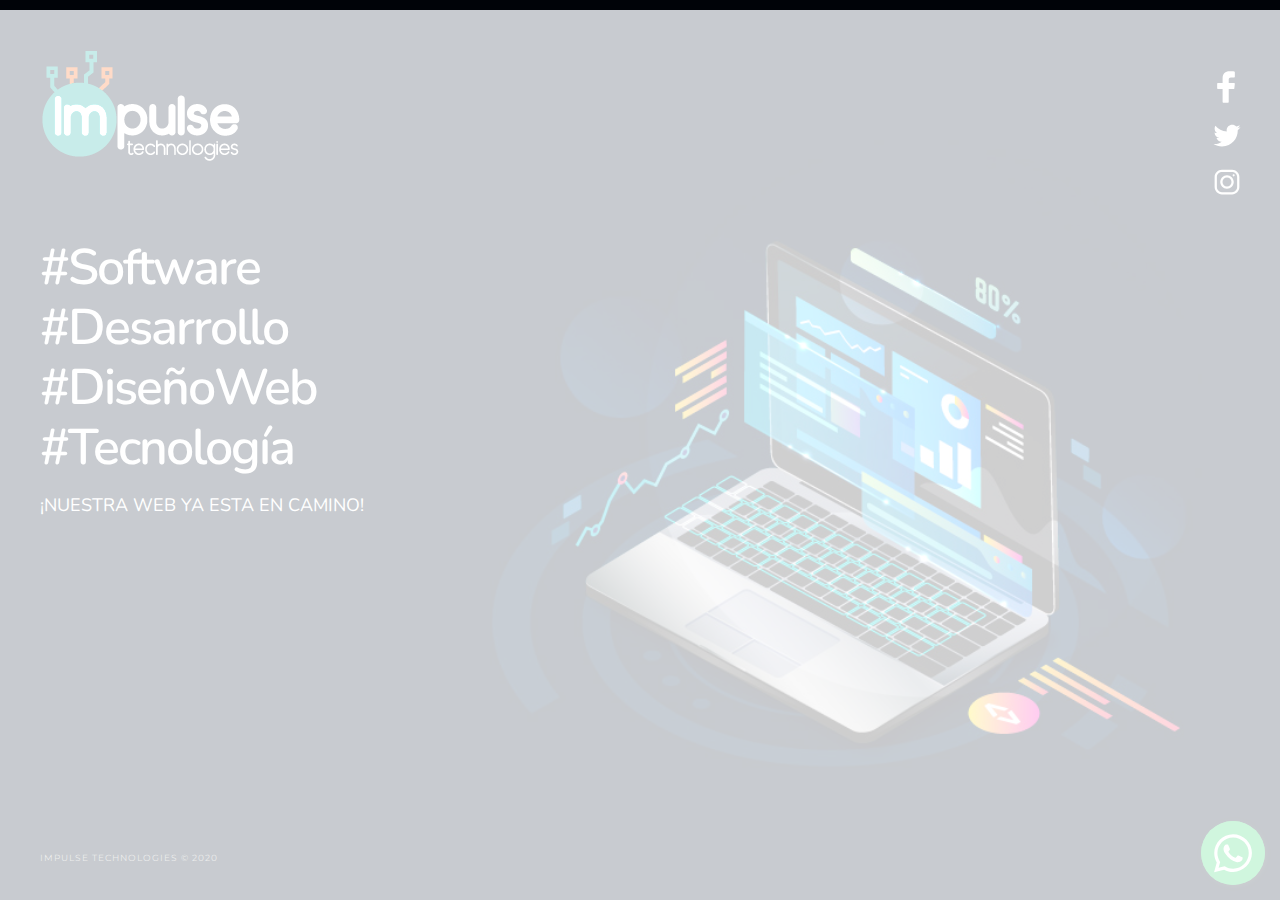
==== index.html @ ee3d8680 "Landing Page Completo" ====
<!DOCTYPE html>
<html lang="es" class="no-js">

<head>
    <meta charset="UTF-8" />
    <meta name="viewport" content="width=device-width, initial-scale=1.0, maximum-scale=1.0, user-scalable=no" />
    <title>Impulse Technologies | Creando tu Mundo Digital</title>
    <meta name="description" content="Creando tu Mundo Digital" />
    <meta name="keywords" content="Impulse Technologies, Trabajando con su equipo para alcanzar el más alto nivel de productividad y obtener el máximo de sus sistemas."/>
    <meta name="author" content="Impulse-Tech" />

    <link rel="shortcut icon" href="favicon.ico">
    <link rel="icon" href="favicon.ico" type="image/x-icon">
    <!--CSS-->
    <link rel="stylesheet" type="text/css" href="css/style.css" />
    <!--Floating WhatsApp css-->
    <link rel="stylesheet" href="css/floating-wpp.min.css">
</head>

<body data-ng-app="contactApp">

    <!--Preloader-->
    <div class="preloader-it">
        <div class="la-anim-1"></div>
    </div> <!--/Preloader-->

    <!--Container-->
    <div class="pad-zero">
        <!--Splitlayout -->
        <div id="splitlayout" class="splitlayout reset-layout">
            <!--Intro-->
            <div class="intro">
                <!--Left Content Intro-->
                <div class="side side-left">
                    <div class="col-xs-12 align-center content-wrap">
                        <!--Logo-->
                        <header class="logo align-center text-left">
                            <img src="img/logo.png" alt="Logo Impulse">
                        </header> <!--/Logo-->
                        <!--main content-->
                        <section class="intro-text">
                            <div class="ani-wrap padding-top-65 padding-top-xs-0">
                                <h1 class="animated">
                                    <!-- #Creamos<br>
                                    #Innovamos<br>
                                    #Transformamos<br>
                                    #Automatizamos -->

                                    #Software <br>
                                    #Desarrollo <br>
                                    #DiseñoWeb <br>
                                    #Tecnología <br>
                                </h1>
                            </div>
                            <div class="ani-wrap">
                                <h5 class="animated ">¡Nuestra WEB ya esta en camino!</h5>
                            </div>
                            <div class="clearfix"></div>
                        </section> <!--/main content-->

                        <!--Footer-->
                        <footer class="copyright-text margin-sm-30">
                            <p>Impulse Technologies © 2020</p>
                            <!-- <p>Visitanos en La Candelaria, Caracas.</p>
                            <p>Contactanos en <a href="mailto:impulsetechcom@gmail.com"   target="_blank">impulsetechcom@gmail.com</a></p>
                            <p>Llamanos en <a href="callto:+582123165658"
                            target="_blank">+58 (212) 316-5658</a></p> -->


                    

                        </footer> <!--/Footer-->

                    </div>
                </div> <!--/Left Content Intro-->

                <!--Right Content Intro-->
                <div class="side side-right">

                    <!--Right Nav-->
                    <!-- <div class="call-to-action contact">
                        <div>
                            <div class="notify-wrap ">
                                <div id="notify_close"><span>X</span></div>
                                <form id="notifyMe" class="contact-form" action="https://hencework.com/theme/beavis/designer/notify-me.php" method="post">
                                    <div class="input-wrap">
                                        <input  data-ng-model="notify" class="col-lg-10  align-center form-control input notify-input-box" name="email" placeholder="Email"  type="email">
                                        <button type="submit"  class="btn btn-default progress-button btn-submit"><i class="fa fa-angle-right show"></i></button>
                                    </div>	
                                </form>
                            </div>
                            <span class="notify-btn goto-next">
                                Contacto
                                <span class="add-sep"></span>
                            </span>
                        </div>
                    </div> //Right Nav -->

                    <!--Social Icons-->
                    <div class="social-section">
                        <ul class="social-icons animated">
                            <li style="padding-bottom: 8px;">
                                <a href="https://www.facebook.com/impulsetechve/"><svg xmlns="http://www.w3.org/2000/svg" x="0px" y="0px"
                                    width="34" height="34"
                                    viewBox="0 0 172 172"
                                    style=" fill:#000000;"><g fill="none" fill-rule="nonzero" stroke="none" stroke-width="1" stroke-linecap="butt" stroke-linejoin="miter" stroke-miterlimit="10" stroke-dasharray="" stroke-dashoffset="0" font-family="none" font-weight="none" font-size="none" text-anchor="none" style="mix-blend-mode: normal"><path d="M0,172v-172h172v172z" fill="none"></path><g fill="#ffffff"><path d="M110.08,37.84h17.2c1.89888,0 3.44,-1.54112 3.44,-3.44v-23.17528c0,-1.80256 -1.38632,-3.3024 -3.182,-3.42968c-5.47304,-0.38872 -16.16456,-0.91504 -23.85296,-0.91504c-21.12504,0 -34.88504,12.6592 -34.88504,35.66592v22.81408h-24.08c-1.89888,0 -3.44,1.54112 -3.44,3.44v24.08c0,1.89888 1.54112,3.44 3.44,3.44h24.08v65.36c0,1.89888 1.54112,3.44 3.44,3.44h24.08c1.89888,0 3.44,-1.54112 3.44,-3.44v-65.36h24.84368c1.7544,0 3.22672,-1.31752 3.41936,-3.0616l2.67632,-24.08c0.22704,-2.03648 -1.36912,-3.8184 -3.41936,-3.8184h-27.52v-17.2c0,-5.70008 4.61992,-10.32 10.32,-10.32z"></path></g></g></svg></a>
                            </li>
                            <li style="padding-bottom: 4px;">
                                <a href="https://www.twitter.com/impulsetechve/"><svg xmlns="http://www.w3.org/2000/svg" x="0px" y="0px"
                                    width="36" height="36"
                                    viewBox="0 0 172 172"
                                    style=" fill:#000000;"><g fill="none" fill-rule="nonzero" stroke="none" stroke-width="1" stroke-linecap="butt" stroke-linejoin="miter" stroke-miterlimit="10" stroke-dasharray="" stroke-dashoffset="0" font-family="none" font-weight="none" font-size="none" text-anchor="none" style="mix-blend-mode: normal"><path d="M0,172v-172h172v172z" fill="none"></path><g fill="#ffffff"><path d="M150.5,44.53725c-4.74075,2.09983 -9.83983,3.50092 -15.21842,4.16383c5.46817,-3.2465 9.675,-8.42442 11.64942,-14.54117c-5.117,2.99925 -10.78583,5.203 -16.81658,6.364c-4.816,-5.10625 -11.68525,-8.27392 -19.29625,-8.27392c-14.62,0 -26.47008,11.74617 -26.47008,26.23c0,2.04967 0.24008,4.04558 0.69158,5.98417c-21.9945,-1.10367 -41.50217,-11.55983 -54.55267,-27.42683c-2.29333,3.87717 -3.58333,8.41725 -3.58333,13.20817c0,9.10525 4.66192,17.12117 11.77125,21.844c-4.33942,-0.13258 -8.42442,-1.34017 -12.00058,-3.27517c0,0.07883 0,0.19708 0,0.30817c0,12.72442 9.12675,23.32033 21.22408,25.73192c-2.21092,0.60558 -4.54725,0.94242 -6.95525,0.94242c-1.70925,0 -3.3755,-0.1935 -4.988,-0.48375c3.36833,10.39883 13.14008,17.99908 24.71783,18.22483c-9.05867,7.02333 -20.468,11.23017 -32.8735,11.23017c-2.14283,0 -4.23908,-0.12183 -6.31025,-0.37267c11.72108,7.42108 25.63875,11.77125 40.57767,11.77125c48.67958,0 75.31092,-39.97567 75.31092,-74.65517c0,-1.13592 -0.03583,-2.26825 -0.08958,-3.38625c5.19583,-3.66933 9.675,-8.299 13.21175,-13.588"></path></g></g></svg></a>
                            </li>
                            <li>
                                <a href="https://www.instagram.com/impulsetechve/"><svg xmlns="http://www.w3.org/2000/svg" x="0px" y="0px"
                                    width="36" height="36"
                                    viewBox="0 0 172 172"
                                    style=" fill:#000000;"><g fill="none" fill-rule="nonzero" stroke="none" stroke-width="1" stroke-linecap="butt" stroke-linejoin="miter" stroke-miterlimit="10" stroke-dasharray="" stroke-dashoffset="0" font-family="none" font-weight="none" font-size="none" text-anchor="none" style="mix-blend-mode: normal"><path d="M0,172v-172h172v172z" fill="none"></path><g fill="#ffffff"><path d="M61.64453,26.875c-19.08545,0 -34.76953,15.66309 -34.76953,34.76953v48.71094c0,19.08545 15.66309,34.76953 34.76953,34.76953h48.71094c19.08545,0 34.76953,-15.66308 34.76953,-34.76953v-48.71094c0,-19.08545 -15.66308,-34.76953 -34.76953,-34.76953zM61.64453,37.625h48.71094c13.29053,0 24.01953,10.72901 24.01953,24.01953v48.71094c0,13.29053 -10.72901,24.01953 -24.01953,24.01953h-48.71094c-13.29053,0 -24.01953,-10.72901 -24.01953,-24.01953v-48.71094c0,-13.29053 10.72901,-24.01953 24.01953,-24.01953zM117.74609,49.38281c-2.70849,0 -4.87109,2.1626 -4.87109,4.87109c0,2.70849 2.1626,4.87109 4.87109,4.87109c2.70849,0 4.87109,-2.1626 4.87109,-4.87109c0,-2.70849 -2.1626,-4.87109 -4.87109,-4.87109zM86,53.75c-17.7417,0 -32.25,14.5083 -32.25,32.25c0,17.7417 14.5083,32.25 32.25,32.25c17.7417,0 32.25,-14.5083 32.25,-32.25c0,-17.7417 -14.5083,-32.25 -32.25,-32.25zM86,64.5c11.94678,0 21.5,9.55322 21.5,21.5c0,11.94678 -9.55322,21.5 -21.5,21.5c-11.94678,0 -21.5,-9.55322 -21.5,-21.5c0,-11.94678 9.55322,-21.5 21.5,-21.5z"></path></g></g></svg></a>
                            </li>
                        </ul>
                    </div> <!--/Social Icons-->
                </div> <!--/Right Content Intro-->
            </div>
            <!--Div where the WhatsApp will be rendered-->
            <div id="WAButton"></div> <!--/Intro-->

        </div> <!-- /Splitlayout -->
    </div> <!-- /Container -->

    <!-- Scripts -->
    <script src="js/jquery-1.11.3.min.js"></script>
    <script src="js/angular.min.js"></script>
    <script src="js/cbpSplitLayout.js"></script>
    <script src="js/app.js"></script>
    <script src="js/controllers.js"></script>
    <script src="js/notifyMe.js"></script>
    <script src="js/jquery.placeholder.js"></script>
    <script src="js/jquery.nicescroll.js"></script>

    <!--Floating WhatsApp javascript-->
    <script type="text/javascript" src="js/floating-wpp.min.js"></script>
    <script src="js/init.js"></script>

    <script type="text/javascript">
        $(function() {
            $('#WAButton').floatingWhatsApp({
                phone: '+582123165658',
                size: '64px',
                headerTitle: 'Chatea con nosotros por WhatsApp',
                popupMessage: 'Hola, ¿cómo podemos ayudarte?',
                showPopup: true,
                buttonImage: '<img src="img/whatsapp.svg">',
                zIndex: '99',
                //headerColor: '#121E2D',
                //backgroundColor: '#00A69C',
                position: "right"
    
            });
        });
    </script>
</body>
</html>
---- css/style.css ----
@charset "UTF-8";
/*------------------------------------------------------------------
[Master Stylesheet]
Project:	Impulse
++++ Imports ++++
++++ Reset ++++
++++ Main ++++
++++ Mediaqueries ++++
-------------------------------------------------------------------*/
@import url('https://fonts.googleapis.com/css?family=Nunito&display=swap');
@import url('https://fonts.googleapis.com/css?family=Montserrat:400,400i&display=swap');
:root {
    --bg: #001125;
    --bg-white: #DCDDDE;
    --font: 'Nunito', sans-serif;
    --font-text: 'Montserrat', sans-serif;
    --logo-orange: #FF5800;
    --logo-green: #00A69C;
    --logo-white: #FFFFFF;
}
.social-section {
  top: 5em;
  position: fixed;
  padding-right: 20px;
  right: 15px;
  z-index: 99;
}
/****************************/
/** Imports **/
/****************************/
@import url(jquery.countdown.css);
@import url(animate.css);
@import url(component2.css);
@import url(bootstrap.min.css);
@import url(inputtext.css);
@import url(default-skin/default-skin.css);
/****************************/
/** Reset **/
/****************************/
html, body, div, span, applet, object, iframe, h1, h2, h3, h4, h5, h6, p, .address-detail a, pre, a, abbr, acronym, address, big, cite, code, del, dfn, em, img, ins, kbd, q, s, samp, small, strike, strong, sub, sup, tt, var, b, u, i, center, dl, dt, dd, ol, ul, li, fieldset, form, label, legend, table, caption, tbody, tfoot, thead, tr, th, td, article, aside, canvas, details, embed, figure, figcaption, footer, header, hgroup, menu, nav, output, ruby, section, summary, time, mark, audio, video {
  margin: 0;
  padding: 0;
  border: 0;
  font-size: 100%;
  font: inherit;
  vertical-align: baseline; }

strong {
  font-weight: bold; }

body {
  background: var(--bg);
  font-family: var(--font);
  font-size: 14px;
  font-style: normal;
  line-height: 1.5;
  overflow-y: auto; }

/* Mozilla based browsers */
::-moz-selection {
  background: #f8ec2e;
  color: #000; }

/* Works in Safari */
::selection {
  background: #f8ec2e;
  color: #000; }

#ascrail2000 {
  z-index: 999 !important; }

a:hover, a:active {
  outline: 0; }

button:focus {
  border: none;
  outline: 0; }

ul {
  list-style: none; }

a {
  color: #000;
  text-decoration: none; }

a:hover {
  color: #000;
  text-decoration: none; }

a:focus {
  color: #000;
  text-decoration: none;
  outline: none; }

h1, h2, h3, h4, h5, h6 {
  color: #fff; }

h1 {
  font-size: 72px;
  line-height: 82px;
  font-weight: 600;
  letter-spacing: -2px;
  margin-bottom: 15px; }

h3 {
  font-size: 24px;
  line-height: 35px;
  padding-bottom: 32px;
  color: #000; }

h5 {
  font-size: 18px;
  text-transform: uppercase;
  line-height: 25px;
  margin-bottom: 15px; }

p, .address-detail a {
  font-size: 15px;
  font-family: var(--font-text);
color: #AAA;
  line-height: 25px; }

.force-UTF-8 {
  content: "¡"; }

/****************************/
/** Main **/
/****************************/
.pad-zero {
  padding: 0; }

.pad-left-zero {
  padding-left: 0; }

.pad-right-zero {
  padding-left: 0; }

.padding-top-lg-175 {
  padding-top: 175px; }

.padding-top-65 {
  padding-top: 65px; }

.margin-btm-lg {
  margin-bottom: 47px; }

.margin-btm-sm {
  margin-bottom: 30px; }

.opacity-hide {
  opacity: 0;
  visibility: hidden; }

.preloader-it {
  background: #fff;
  position: fixed;
  z-index: 110;
  height: 100%;
  width: 100%;
  overflow: hidden !important; }

/* Effect 1: YouTube loading */
.la-anim-1 {
  position: fixed;
  top: 0;
  left: 0;
  z-index: -1;
  width: 100%;
  height: 10px;
  background: #000;
  -webkit-transform: translate3d(-100%, 0, 0);
  transform: translate3d(-100%, 0, 0);
  pointer-events: none; }

.la-anim-1::after {
  position: absolute;
  top: 0;
  right: 0;
  width: 100px;
  height: 100%;
  background: #000;
  content: '';
  opacity: 0;
  -webkit-transition: opacity 0.2s, box-shadow 2s 4s;
  transition: opacity 0.2s, box-shadow 2s 4s;
  -webkit-transform: rotate(2deg) translateY(-2px);
  transform: rotate(2deg) translateY(-2px); }

.la-anim-1.la-animate {
  z-index: 100;
  opacity: 1;
  -webkit-transition: -webkit-transform 5s ease-in, opacity 1s 5s;
  transition: transform 5s ease-in, opacity 1s 5s;
  -webkit-transform: translate3d(0%, 0, 0);
  transform: translate3d(0%, 0, 0); }

.la-anim-1.la-animate::after {
  opacity: 1; }

.side-left,
.side-right {
  background: #121E2D;
  overflow: hidden; }

.side-left {
  padding-top: 100px; }
  .side-left .small-hr {
    margin-top: 17px;
    margin-bottom: 25px; }
  .side-left .copyright-text {
    position: absolute;
    bottom: 92px; }
    .side-left .copyright-text p, .side-left .copyright-text .address-detail a, .address-detail .side-left .copyright-text a {
      font-size: 9px;
      letter-spacing: 1px;
      text-transform: uppercase; }
  .side-left .content-wrap {
    height: 100vh;
    padding-left: 100px; }

.preloader {
  background: #121E2D; }

p.tagline, .address-detail a.tagline {
  font-size: 30px;
  font-weight: 600;
  line-height: 45px;
  letter-spacing: -1px; }

.side-left, .side-right {
  background: transparent url("../img/mainbg.jpg");
  background-size: cover;
  background-position: center;
  background-attachment: fixed;
  background-repeat: no-repeat; }

.social-icons {
  position: relative;
  z-index: 12; }
  .social-icons .social-icon {
    color: #fff;
    font-size: 18px;
    overflow: hidden;
    text-transform: uppercase;
    line-height: 25px;
    position: relative;
    display: inline-block; }
    .social-icons .social-icon span {
      display: inline-block;
      position: relative;
      -moz-transition: transform 0.3s ease 0s;
      -o-transition: transform 0.3s ease 0s;
      -webkit-transition: transform 0.3s ease 0s;
      transition: transform 0.3s ease 0s; }
      .social-icons .social-icon span.fa {
        line-height: 25px; }
      .social-icons .social-icon span:before {
        content: attr(data-hover);
        position: absolute;
        top: 100%;
        transform: translateY(0px);
        -webkit-transform: translateY(0px);
        -ms-transform: translateY(0px); }
    .social-icons .social-icon:hover span {
      transform: translateY(-100%);
      -webkit-transform: translateY(-100%);
      -ms-transform: translateY(-100%); }
    .social-icons .social-icon:hover i.fa-facebook {
      color: #3B5998; }
    .social-icons .social-icon:hover i.fa-twitter {
      color: #00aced; }
    .social-icons .social-icon:hover i.fa-linkedin {
      color: #007bb6; }
    .social-icons .social-icon:hover i.fa-behance {
      color: #1769ff; }

.side-right {
  color: #fff;
  right: 0; }
  .side-right #countdown {
    padding-top: 28px; }
  .side-right .counter-content {
    padding-top: 35%; }
  .side-right .trans-overlay-dark {
    background: #000;
    /* The Fallback */
    background: transparent;
    position: absolute;
    left: 0;
    z-index: -2; }

.form-control.notify-input-box::-webkit-input-placeholder {
  color: #fff;
  font-size: 16px;
  letter-spacing: 1px;
  text-transform: uppercase;
  opacity: 1; }
.form-control.notify-input-box:-moz-placeholder {
  /* Firefox 18- */
  color: #fff;
  font-size: 16px;
  letter-spacing: 1px;
  text-transform: uppercase;
  opacity: 1; }
.form-control.notify-input-box::-moz-placeholder {
  /* Firefox 19+ */
  color: #fff;
  font-size: 16px;
  letter-spacing: 1px;
  text-transform: uppercase;
  opacity: 1; }
.form-control.notify-input-box:-ms-input-placeholder {
  color: #fff;
  font-size: 16px;
  letter-spacing: 1px;
  text-transform: uppercase;
  opacity: 1; }

.align-center, .address-detail {
  overflow: hidden;
  clear: both;
  float: none;
  margin: 0 auto; }

.type-wrap {
  min-height: 120px;
  padding-bottom: 40px; }

.logo {
  display: inline-block;
  margin: 50px 0 0 0; }

.small-hr {
  background: #fff none repeat scroll 0 0;
  display: block;
  height: 4px;
  width: 32px; }

.bg-img {
  background-size: cover;
  background-position: center;
  background-repeat: no-repeat; }

.trans-overlay-dark {
  background: #000;
  /* The Fallback */
  background: rgba(0, 0, 0, 0.4);
  position: absolute;
  top: 0;
  height: 100%;
  width: 100%;
  z-index: 1; }

.project-gal-wrap img {
  width: 100%; }

.pswp__bg {
  background: rgba(0, 0, 0, 0.95) none repeat scroll 0 0; }

.pswp__caption {
  bottom: 130px; }

.pswp__caption__center {
  color: #fff;
  font-size: 15px;
  font-family: "Hind", sans-serif;
  text-align: center;
  text-transform: capitalize; }

.detail-info {
  position: relative;
  z-index: 2;
  text-align: left; }

.owl-carousel.owl-theme .owl-item {
  min-height: 247px;
  overflow: hidden;
  -webkit-backface-visibility: hidden;
  -webkit-appearance: none;
  -moz-transition: all 0.2s ease-in-out;
  -o-transition: all 0.2s ease-in-out;
  -webkit-transition: all 0.2s ease-in-out;
  transition: all 0.2s ease-in-out; }
.owl-carousel.owl-theme .owl-controls span {
  background: none;
  border: 2px solid #fff;
  border-radius: 0;
  display: inline-block !important;
  height: 12px;
  margin: 5px 7px;
  opacity: 1;
  width: 12px; }
.owl-carousel.owl-theme .owl-dot {
  float: left; }
.owl-carousel.owl-theme .owl-nav {
  display: none; }
.owl-carousel.owl-theme .owl-dot.active span {
  background: #000; }

#qualities .owl-carousel.owl-theme .owl-item {
  background: #000; }
#qualities .owl-carousel.owl-theme .owl-item:hover {
  box-shadow: 0 0 0 4px #fff inset;
  -webkit-box-shadow: 0 0 0 4px #fff inset;
  -ms-box-shadow: 0 0 0 4px #fff inset;
  -moz-box-shadow: 0 0 0 4px #fff inset; }

.notify-btn {
  bottom: 100px;
  position: absolute;
  right: 100px; }

.table {
  display: table; }

.align-middle {
  display: table-cell;
  vertical-align: middle; }

.nav-btn, .contact, .about {
  font-size: 18px;
  text-transform: uppercase;
  position: absolute;
  top: 0;
  line-height: 1.5;
  z-index: 99;
  -moz-transition: all 0.6s ease-in-out;
  -o-transition: all 0.6s ease-in-out;
  -webkit-transition: all 0.6s ease-in-out;
  transition: all 0.6s ease-in-out; }

#qualities, #team {
  color: #fff;
  padding-top: 52px; }
  #qualities span, #team span {
    display: block; }
  #qualities .item, #team .item {
    padding: 0 32px;
    overflow: hidden; }
  #qualities .fa-qual, #team .fa-qual {
    font-size: 36px;
    padding-top: 28px;
    padding-bottom: 5px; }
  #qualities .qual-tag, #qualities .name, #team .qual-tag, #team .name {
    font-size: 18px;
    font-weight: 600;
    text-transform: uppercase; }
  #qualities .qual-desc, #team .qual-desc {
    font-size: 12px;
    font-weight: 500;
    padding: 25px 0; }

.team-sec {
  margin-top: 20px !important;
  padding-bottom: 100px; }

#team {
  padding-top: 19px; }
  #team .item {
    padding: 0; }
  #team .name {
    font-size: 16px;
    padding-top: 18px; }
  #team .desg {
    padding: 0;
    font-size: 13px;
    text-transform: uppercase; }
  #team .team-overlay {
    background: rgba(0, 0, 0, 0.3) none repeat scroll 0 0;
    height: 100%;
    position: absolute;
    top: 0;
    width: 100%;
    opacity: 0;
    visibility: hidden;
    transition: all 0.3s ease 0.3s;
    -webkit-transition: all 0.3s ease 0.3s; }
  #team .team-img-wrap {
    position: relative; }
    #team .team-img-wrap:hover .team-overlay {
      opacity: 1;
      visibility: visible; }

.back-left, .back-left:focus, .back-left:hover {
  left: 45px;
  color: #fff; }

.back-right, .back-right:focus, .back-right:hover {
  color: #000;
  right: 45px; }

.btn-default.active.focus, .btn-default.active:focus, .btn-default.active:hover, .btn-default.focus:active, .btn-default:active:focus, .btn-default:active:hover, .open > .dropdown-toggle.btn-default.focus, .open > .dropdown-toggle.btn-default:focus, .open > .dropdown-toggle.btn-default:hover {
  background: transparent;
  border-color: #fff;
  color: #fff;
  outline: none;
  border: 2px solid; }

.ani-wrap {
  position: relative;
  overflow: hidden; }

@keyframes moveUp {
  50% {
    transform: translate(0px, -100%);
    -webkit-transform: translate(0px, -100%);
    -ms-transform: translate(0px, -100%); }
  51% {
    opacity: 0;
    transform: translate(0px, -100%);
    -webkit-transform: translate(0px, -100%);
    -ms-transform: translate(0px, -100%); }
  52% {
    opacity: 1;
    transform: translate(0px, 100%);
    -webkit-transform: translate(0px, 100%);
    -ms-transform: translate(0px, 100%); }
  100% {
    transform: translate(0px, 0px);
    -webkit-transform: translate(0px, 0px);
    -ms-transform: translate(0px, 0px); } }
@-webkit-keyframes moveUp {
  50% {
    transform: translate(0px, -100%);
    -webkit-transform: translate(0px, -100%);
    -ms-transform: translate(0px, -100%); }
  51% {
    opacity: 0;
    transform: translate(0px, -100%);
    -webkit-transform: translate(0px, -100%);
    -ms-transform: translate(0px, -100%); }
  52% {
    opacity: 1;
    transform: translate(0px, 100%);
    -webkit-transform: translate(0px, 100%);
    -ms-transform: translate(0px, 100%); }
  100% {
    transform: translate(0px, 0px);
    -webkit-transform: translate(0px, 0px);
    -ms-transform: translate(0px, 0px); } }
.btn {
  font-size: 16px;
  color: #fff;
  letter-spacing: 1px;
  overflow: hidden;
  position: relative;
  text-transform: uppercase;
  border-color: #00d45f;
  border: 2px solid;
  border-radius: 0;
  height: 57px;
  background: #00d45f;
  -moz-transition: all 0.9s cubic-bezier(0.19, 1, 0.22, 1) 0s;
  -o-transition: all 0.9s cubic-bezier(0.19, 1, 0.22, 1) 0s;
  -webkit-transition: all 0.9s cubic-bezier(0.19, 1, 0.22, 1) 0s;
  transition: all 0.9s cubic-bezier(0.19, 1, 0.22, 1) 0s; }
  .btn:hover, .btn:focus, .btn:active {
    background: transparent;
    color: #ffffff;
    border-color: #fff;
    border: 2px solid #fff;
    outline: none; }
  .btn .button-label {
    padding: 10px 20px; }
  .btn span {
    display: inline-block; }
  .btn .mask {
    background: #fff none repeat scroll 0 0;
    display: block;
    height: 100%;
    left: 0;
    position: absolute;
    top: 0;
    width: 0;
    z-index: -1;
    -moz-transition: all 1.1s cubic-bezier(0.19, 1, 0.22, 1) 0s;
    -o-transition: all 1.1s cubic-bezier(0.19, 1, 0.22, 1) 0s;
    -webkit-transition: all 1.1s cubic-bezier(0.19, 1, 0.22, 1) 0s;
    transition: all 1.1s cubic-bezier(0.19, 1, 0.22, 1) 0s; }
  .btn:hover .mask {
    width: 100%; }

.black {
  color: #fff; }

.close-notify {
  display: block;
  font-weight: 300;
  margin-bottom: 30px;
  margin-top: 22px;
  width: 41px; }
  .close-notify:hover, .close-notify:focus, .close-notify:active {
    color: #fff; }

.notify-wrap {
  display: none;
  bottom: 65px;
  position: absolute;
  right: 100px; }
  .notify-wrap #message {
    color: #fff;
    font-family: "Hind", sans-serif;
    font-size: 15px;
    line-height: 25px; }
  .notify-wrap #notify_close {
    cursor: pointer;
    float: left;
    height: 57px;
    margin-right: 15px;
    padding-top: 19px;
    text-align: center;
    width: 25px; }
    .notify-wrap #notify_close span {
      color: #fff; }
  .notify-wrap #message {
    padding-left: 0;
    padding-top: 10px;
    min-height: 35px;
    color: #fff; }
  .notify-wrap .btn {
    border: medium none;
    position: absolute;
    right: 0;
    top: 0;
    height: 57px; }
    .notify-wrap .btn i {
      display: block !important; }
    .notify-wrap .btn:hover, .notify-wrap .btn:focus, .notify-wrap .btn:active {
      border: medium none; }
  .notify-wrap .notify-input-box {
    background: transparent none repeat scroll 0 0;
    border: 2px solid #fff;
    border-radius: 0;
    box-shadow: none;
    color: #fff;
    font-size: 16px;
    letter-spacing: 1px;
    min-height: 57px;
    padding-left: 13px;
    padding-right: 43px; }
    .notify-wrap .notify-input-box:hover, .notify-wrap .notify-input-box:focus, .notify-wrap .notify-input-box:active {
      box-shadow: none; }
  .notify-wrap #notifyMe {
    width: 245px;
    float: left; }
  .notify-wrap .input__label--hoshi::before,
  .notify-wrap .input__label--hoshi::after {
    border-bottom: 4px solid #fff; }
  .notify-wrap .input__label--hoshi::after {
    border-bottom: 8px solid #fff; }

.section-title {
  padding-top: 11%;
  padding-bottom: 18px; }

.remain-days {
  font-size: 14px;
  font-weight: 500;
  color: #fff;
  display: block;
  padding-top: 10px; }

.clients_block {
  min-height: 59px; }

.form-horizontal .form-group {
  margin-left: 0;
  margin-right: 0; }

.input-wrap {
  position: relative;
  overflow: hidden; }
  .input-wrap i {
    display: none; }

@-webkit-keyframes sep-anim {
  0% {
    width: 0; }
  100% {
    width: 20px; } }
@keyframes sep-anim {
  0% {
    width: 0; }
  100% {
    width: 20px; } }
.address-detail {
  margin-top: 60px;
  text-align: left; }
  .address-detail .col-sm-4:hover .add-sep {
    -webkit-animation-name: sep-anim;
    animation-name: sep-anim;
    -webkit-animation-duration: .4s;
    animation-duration: .4s;
    animation-delay: 0;
    -webkit-animation-delay: 0;
    -webkit-animation-timing-function: ease-in-out;
    animation-timing-function: ease-in-out; }
  .address-detail .col-sm-4 span {
    font-size: 13px;
    color: #8d8d8d;
    text-transform: capitalize; }
  .address-detail .sep-wrap {
    width: 20px;
    margin-bottom: 12px; }
    .address-detail .sep-wrap .add-sep {
      background: #000 none repeat scroll 0 0;
      display: block;
      height: 2px;
      text-align: center;
      width: 20px; }
  .address-detail p, .address-detail a {
    font-size: 14px;
    font-weight: 500;
    padding: 0;
    color: #000; }
  .address-detail .icon-detail {
    font-size: 14px;
    display: block;
    padding-bottom: 10px;
    color: #fff;
    text-transform: uppercase; }
  .address-detail a {
    font-size: 14px;
    display: block;
    padding-bottom: 0;
    padding-top: 0; }
  .address-detail i {
    display: block; }

.fa {
  color: #fff;
  -webkit-appearance: none;
  -webkit-backface-visibility: hidden; }

@-webkit-keyframes border-widthc {
  0% {
    width: 0%; }
  100% {
    width: 100%; } }
@keyframes border-widthc {
  0% {
    width: 0%; }
  100% {
    width: 100%; } }
@-webkit-keyframes border-heightc {
  0% {
    height: 0%; }
  100% {
    height: 100%; } }
@keyframes border-heightc {
  0% {
    height: 0%; }
  100% {
    height: 100%; } }
.call-to-action {
  display: block;
  height: 20px;
  width: 150px; }
  .call-to-action div {
    cursor: pointer; }
    .call-to-action div .add-sep {
      background: var(--logo-green) none repeat scroll 0 0;
      height: 3px;
      display: block !important;
      text-align: center;
      width: 0;
      -moz-transition: all 0.3s ease-in-out 0s;
      -o-transition: all 0.3s ease-in-out 0s;
      -webkit-transition: all 0.3s ease-in-out 0s;
      transition: all 0.3s ease-in-out 0s;
      border-radius: 3%; }
    .call-to-action div:hover .add-sep {
      width: 100%; }
  .call-to-action .goto-next, .call-to-action .goto-close {
    bottom: 0em;
    position: fixed;
    right: 55px;
    z-index: 99;
    display: block; }
    .call-to-action .goto-next span, .call-to-action .goto-close span {
      display: inline-block;
      position: relative; }

.about {
  left: 32px;
  -webkit-transform: rotate(-90deg);
  -ms-transform: rotate(-90deg);
  transform: rotate(-90deg); }

.contact {
  right: 32px;
  -webkit-transform: rotate(270deg);
  -ms-transform: rotate(270deg);
  transform: rotate(270deg); }
  .contact span {
    bottom: 0; }

.contact, .about {
  top: 163px;
  text-transform: capitalize;
  color: #fff; }

#astronomy {
  height: 100%;
  position: absolute;
  width: 100%;
  z-index: -1; }
  #astronomy #demo-canvas {
    height: 100%;
    left: 0;
    position: absolute;
    width: 100%; }

@keyframes moveclouds {
  0% {
    margin-left: 100%; }
  100% {
    margin-left: -100%; } }
@-webkit-keyframes moveclouds {
  0% {
    margin-left: 100%; }
  100% {
    margin-left: -100%; } }
@keyframes moveclouds2 {
  0% {
    margin-left: 100%; }
  50% {
    margin-left: 100%; }
  100% {
    margin-left: -100%; } }
@-webkit-keyframes moveclouds2 {
  0% {
    margin-left: 100%; }
  50% {
    margin-left: 100%; }
  100% {
    margin-left: -100%; } }
.layer {
  height: 100%;
  left: 0;
  overflow: hidden;
  position: absolute;
  top: 0;
  width: 100%; }
  .layer img {
    max-width: 100%;
    height: 100%; }

.clouds {
  overflow: hidden; }
  .clouds .cloud {
    bottom: 0;
    left: 0;
    position: absolute;
    -webkit-transform: translate3d(0, 0, 0);
    transform: translate3d(0, 0, 0);
    width: 100%;
    height: 100%;
    will-change: transform; }
  .clouds .cloud-1 {
    -webkit-animation: moveclouds 25s linear infinite;
    animation: moveclouds 25s linear infinite; }
  .clouds .cloud-2 {
    -webkit-animation: moveclouds 50s linear infinite;
    animation: moveclouds 50s linear infinite; }
  .clouds .cloud-3 {
    -webkit-animation: moveclouds2 35s linear infinite;
    animation: moveclouds2 35s linear infinite; }

/*****************************************************/
/* Mediaqueries */
/*****************************************************/
@media only screen and (max-width: 1680px) {
  .side-left .social-icons {
    margin: 100px 0 50px; } }
@media only screen and (max-width: 1600px) {
  h1 {
    font-size: 50px;
    line-height: 60px; }

  .contact, .about {
    top: 140px; }

  .side-left {
    padding-top: 75px; }
    .side-left .social-icons {
      margin: 35px 0 35px; }
    .side-left .about {
      left: 6px; }
    .side-left .content-wrap {
      padding-left: 75px; }
    .side-left .copyright-text {
      bottom: 66px; }

  .side-right .contact {
    right: 6px; }
  .side-right .notify-wrap {
    bottom: 40px;
    right: 75px; }

@media only screen and (max-width: 1400px) {
  .social-icons {
    float: left;
    width: 100%; }

  .intro-text {
    clear: both; }

  .contact, .about {
    top: 105px; }

  .side-left {
    padding-top: 0px; }
    .side-left .about {
      left: -28px; }
    .side-left .content-wrap {
      padding-left: 40px; }
    .side-left .copyright-text {
      bottom: 30px; }

  .side-right .contact {
    right: -28px; }
  .side-right .notify-wrap {
    bottom: 5px;
    right: 40px; }

@media only screen and (max-width: 1024px) {
  .margin-sm-30 {
    margin-top: 30px;
    margin-bottom: 30px; }
    /* .side-left .content-wrap {
      height: 100%;
  } */
  .padding-top-xs-0 {
    padding-top: 0 !important; }

  .padding-btm-xs-0 {
    padding-bottom: 0 !important; }

  .side {
    position: static;
    width: 100%; }
    .side.side-right {
      display: none; }

  .hover {
    display: none; }

  .social-icons li {
    display: inline-block;
    float: left;
    margin-right: 20px; }

  .logo {
    margin-left: 0; }

  .full-height {
    min-height: auto !important; }

  .address-detail .copyright-text {
    display: block; }

  .notify-cmpt {
    margin-top: 35px; }

  .side-left, .side-right {
    background-attachment: scroll;
    background-position: right center; }

  .logo img {
    width: auto; }

  .page {
    position: static;
    width: 100%; }

  .copyright-text {
    position: static !important;
    margin-top: 15px;
    margin-bottom: 15px; }

  .about, .contact {
    display: none; }

  .open-left .side-right,
  .open-right .side-left {
    -webkit-transform: translateX(0) scale(1);
    -ms-transform: translateX(0) scale(1);
    transform: translateX(0) scale(1); }

  .open-left .side-left,
  .open-right .side-right {
    z-index: 200;
    -webkit-transform: translateX(0);
    -ms-transform: translateX(0);
    transform: translateX(0); }

  .open-left .side-left .main,
  .open-right .side-right .main {
    -webkit-transform: translateY(0) translateX(0) scale(1);
    -ms-transform: translateY(0) translateX(0) scale(1);
    transform: translateY(0) translateX(0) scale(1);
    opacity: 1;
    visibility: visible; }


  .notify-cmpt {
    min-height: 150px;
    position: relative; }
    .notify-cmpt .notify-btn {
      bottom: 0;
      left: 0;
      position: relative; }
    .notify-cmpt .notify-wrap {
      bottom: 0;
      left: 0;
      top: 0;
      position: absolute; }

  .btn:hover .mask {
    width: 0; }

  .btn:hover, .btn:focus, .btn:active {
    color: #fff; }

  .side-left .social-icons .social-icon:hover span {
    transform: translateY(0px);
    -webkit-transform: translateY(0px);
    -ms-transform: translateY(0px); } }
@media only screen and (max-width: 1024px) {
  .side-left, .side-right {
    background: transparent url("../img/mainbg2.jpg");
    background-attachment: scroll;
    background-position-x: 75%;
    background-position-y: 20%;
    background-repeat: no-repeat; } 
    p, .address-detail a {
      color:#E0E0E0; } }
@media only screen and (max-width: 767px) {
  .margin-btm-xs {
    margin-bottom: 30px; } }
@media only screen and (max-width: 736px) {
  .logo img {
    width: 135px; }

  .side-left .social-icons {
    margin: 20px 0 25px; }

  .address-detail {
    margin-top: 30px; } }
@media only screen and (max-width: 568px) {
  h1 {
    font-size: 40px;
    line-height: 50px; }

  .side-left .social-icons {
    margin: 10px 0 15px; }

  .margin-sm-30 {
    margin-top: 10px;
    margin-bottom: 10px; } 

    .sideleft {
        background: #121E2D;
    }  
  }
@media only screen and (max-width: 414px) {
  h3 {
    padding-bottom: 25px; } 
    .sideleft {
        background: #121E2D;
    }  
}
@media only screen and (max-width: 380px) {
  .side-left .content-wrap {
    padding-left: 15px;
    padding-right: 15px;
  }
  h1 {
    font-size: 30px;
    line-height: 50px;
    letter-spacing: 0px;
  }
}
@media only screen and (min-width: 360px) {
  h3 {
    padding-bottom: 25px; } 
    .sideleft {
        background: 0;
        background-image: none;
    }
}
---- css/floating-wpp.min.css ----
.floating-wpp{position:fixed;bottom:15px;left:15px;font-size:14px;transition:bottom .2s}.floating-wpp .floating-wpp-button{position:relative;border-radius:50%;box-shadow:1px 1px 4px rgba(60,60,60,.4);transition:box-shadow .2s;cursor:pointer;overflow:hidden}.floating-wpp .floating-wpp-button img,.floating-wpp .floating-wpp-button svg{position:absolute;width:100%;height:auto;object-fit:cover;top:50%;left:50%;transform:translate3d(-50%,-50%,0);border-radius:50%}.floating-wpp:hover{bottom:17px}.floating-wpp:hover .floating-wpp-button{box-shadow:1px 2px 8px rgba(60,60,60,.4)}.floating-wpp .floating-wpp-popup{border-radius:6px;background-color:#E5DDD5;position:absolute;overflow:hidden;padding:0;box-shadow:1px 2px 8px rgba(60,60,60,.25);width:0;height:0;bottom:0;opacity:0;transition:bottom .1s ease-out,opacity .2s ease-out;transform-origin:bottom}.floating-wpp .floating-wpp-popup.active{padding:0 12px 12px;width:260px;height:auto;bottom:82px;opacity:1}.floating-wpp .floating-wpp-popup .floating-wpp-message{background-color:#fff;padding:8px;border-radius:0 5px 5px;box-shadow:1px 1px 1px rgba(0,0,0,.15);opacity:0;transition:opacity .2s}.floating-wpp .floating-wpp-popup.active .floating-wpp-message{opacity:1;transition-delay:.2s}.floating-wpp .floating-wpp-popup .floating-wpp-head{text-align:right;color:#fff;margin:0 -15px 10px;padding:6px 12px;display:flex;justify-content:space-between;cursor:pointer}.floating-wpp .floating-wpp-input-message{background-color:#fff;margin:10px -15px -15px;padding:0 15px;display:flex;align-items:center}.floating-wpp .floating-wpp-input-message textarea{border:1px solid #ccc;border-radius:4px;box-shadow:none;padding:8px;margin:10px 0;width:100%;max-width:100%;font-family:inherit;font-size:inherit;resize:none}.floating-wpp .floating-wpp-btn-send{margin-left:12px;font-size:0;cursor:pointer}
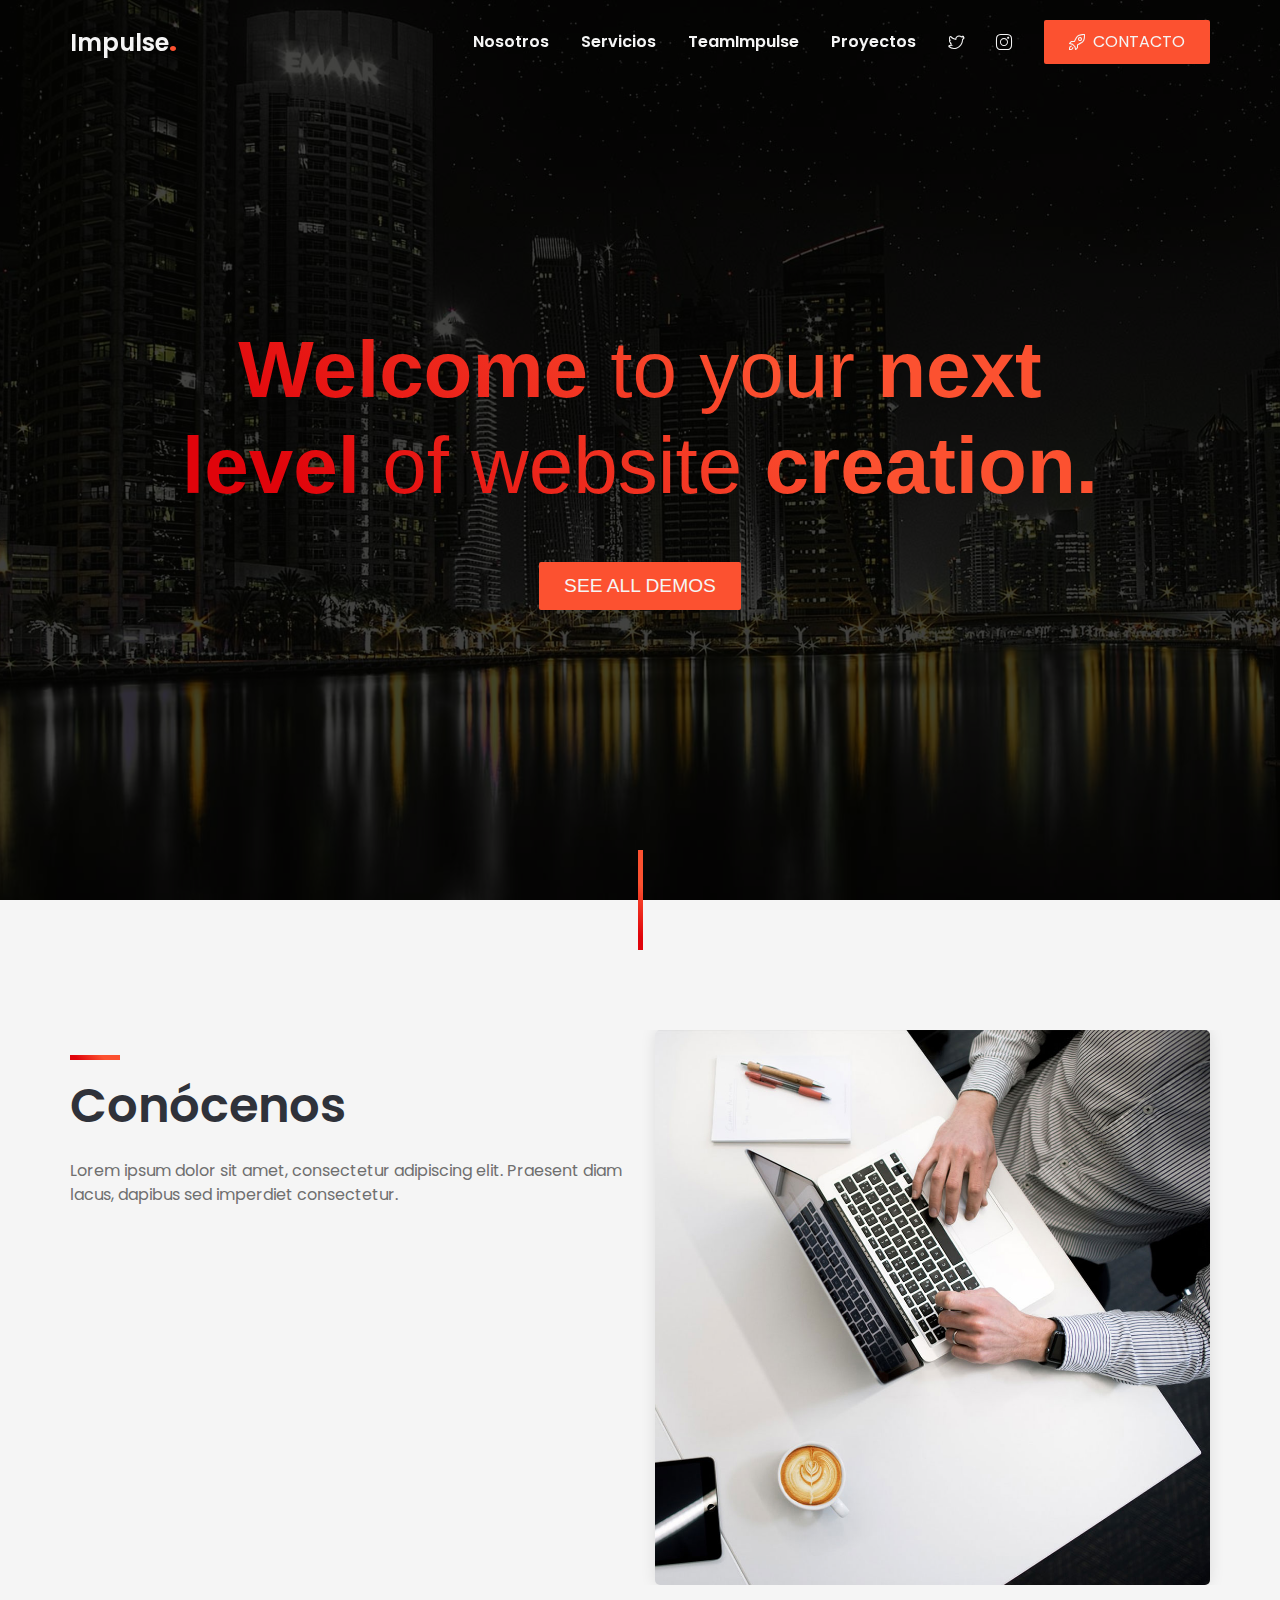
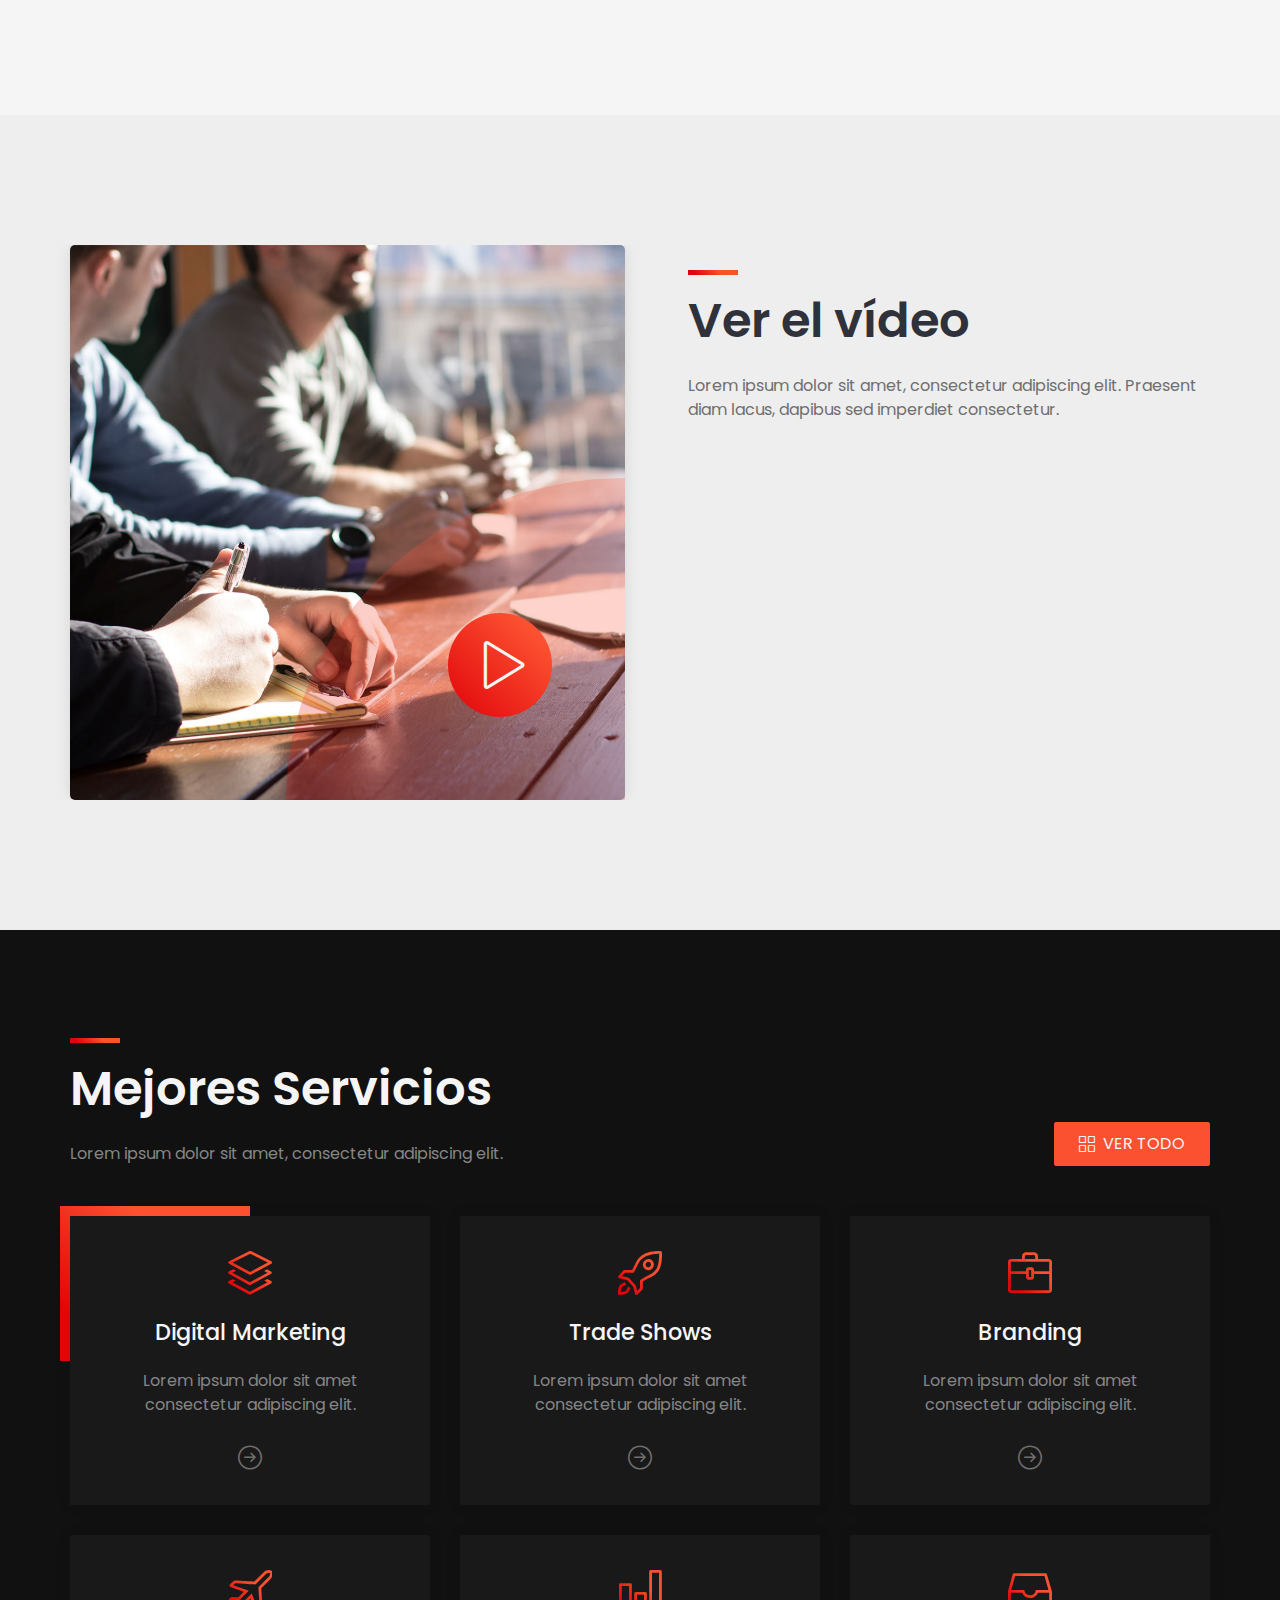
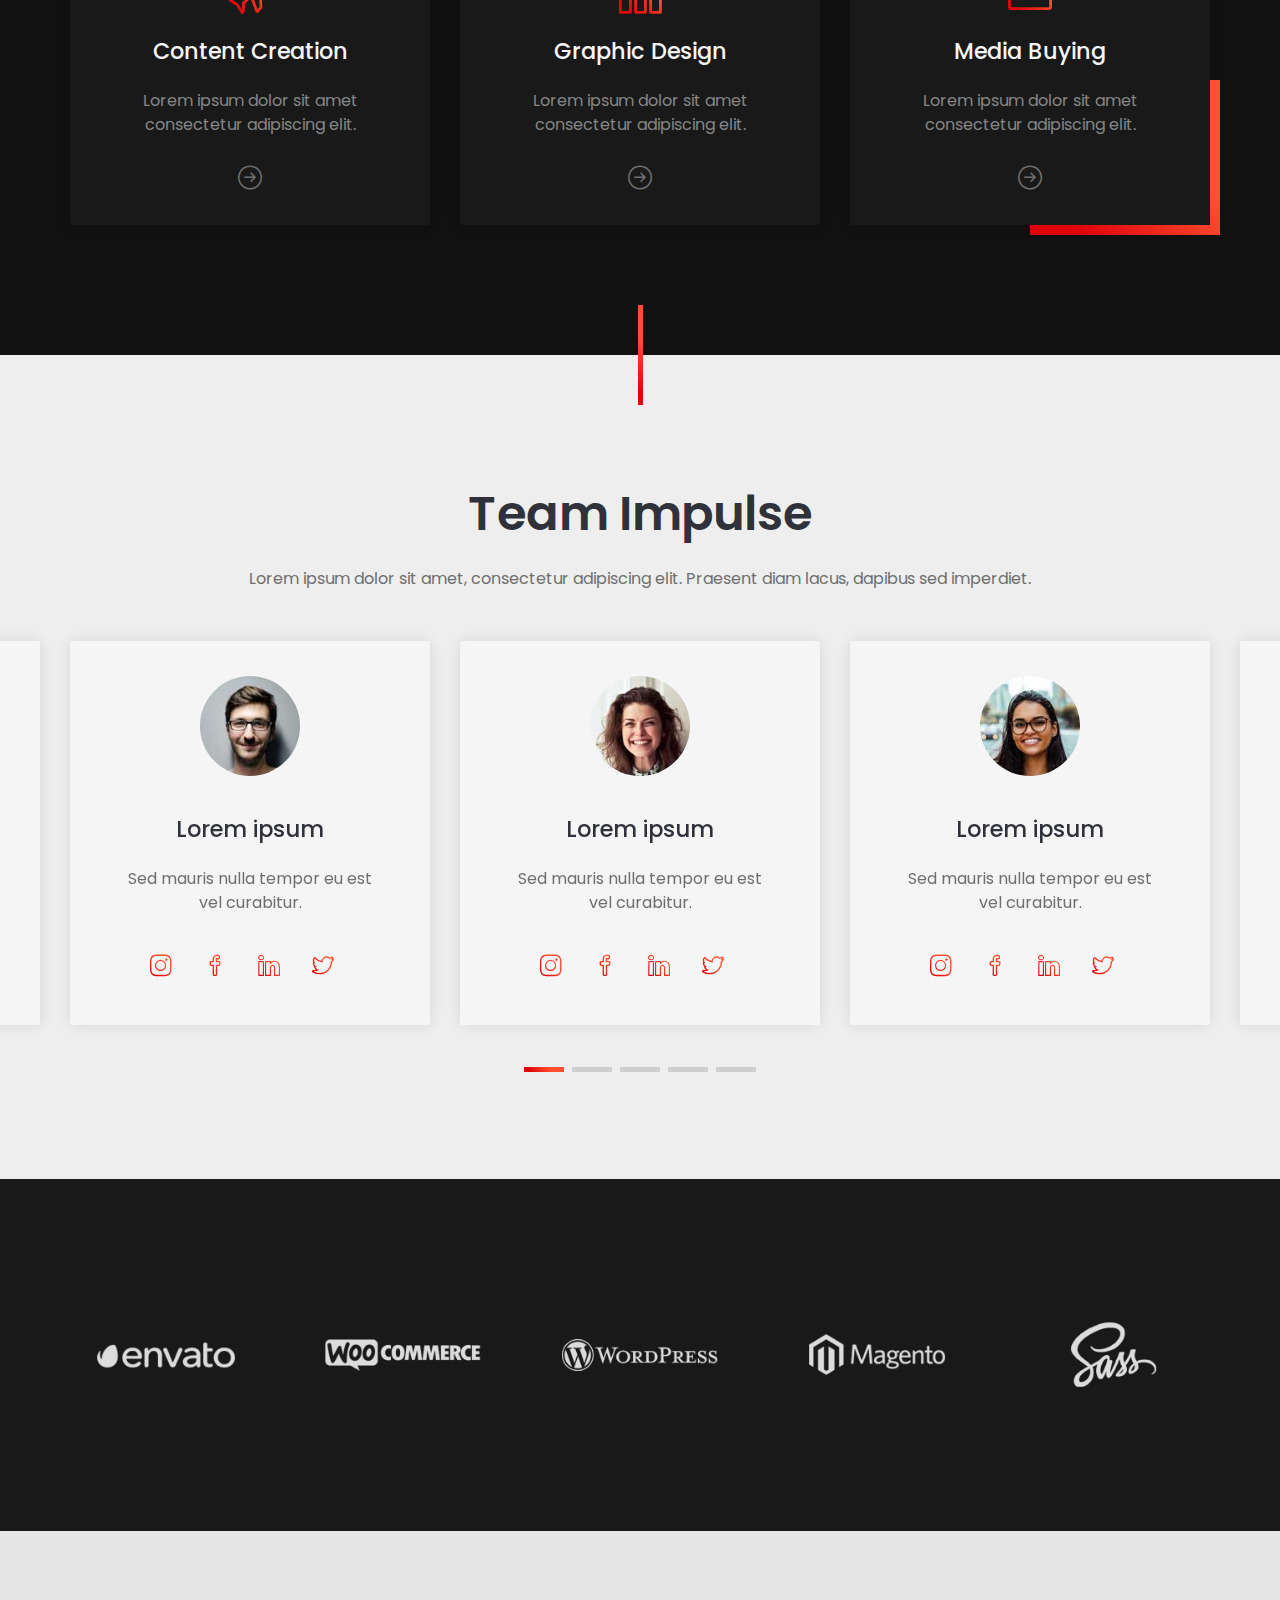
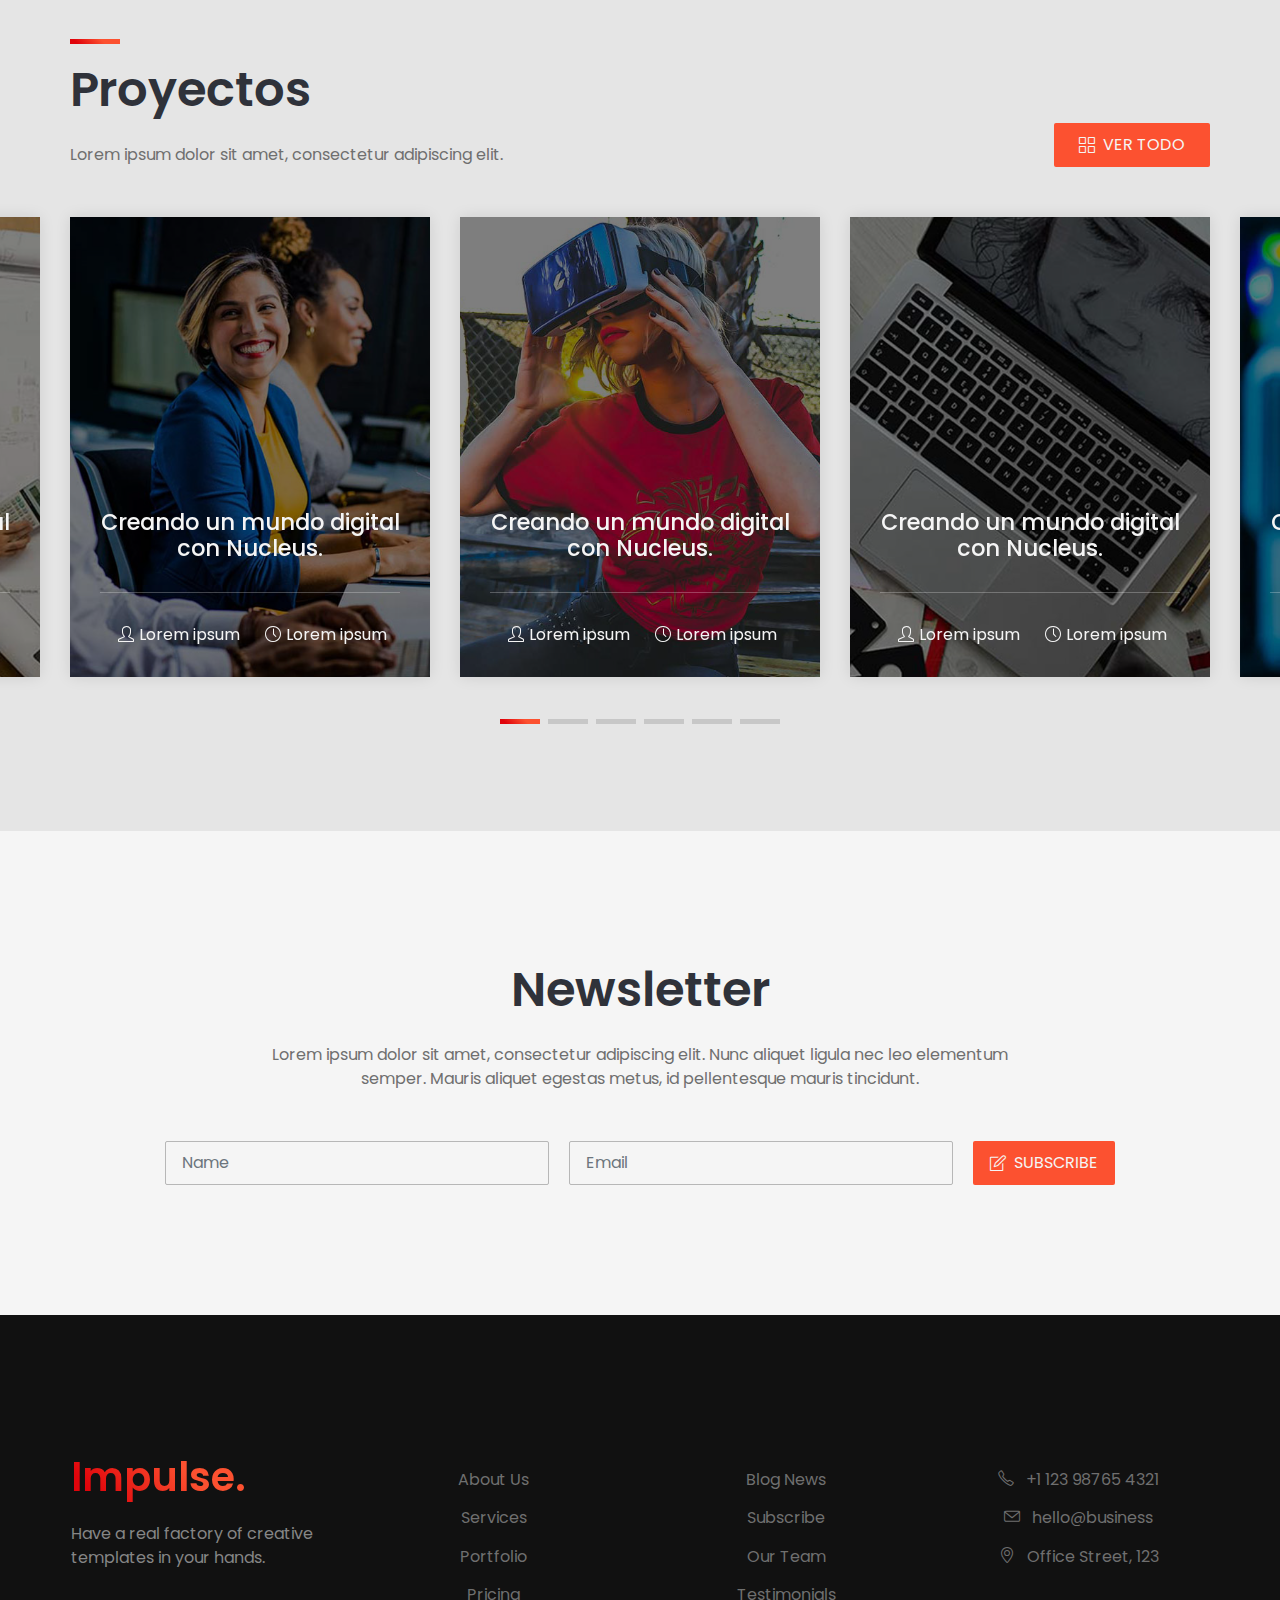
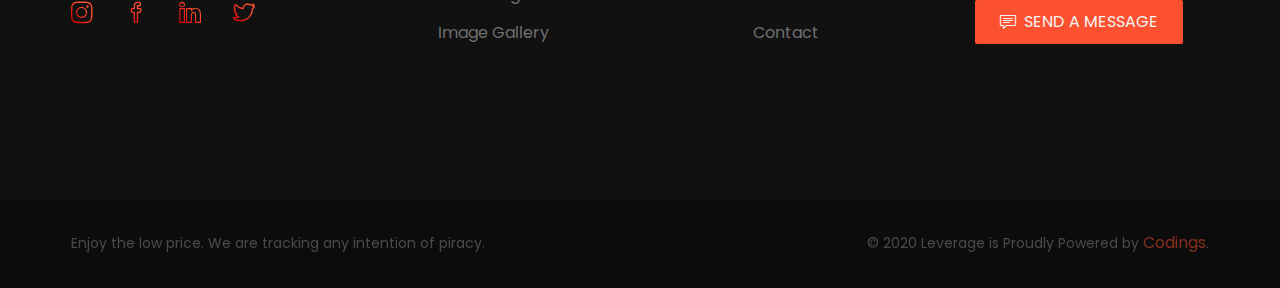
==== commit 50172ab8: "Template Web Impulsse" ====
--- a/index.html
+++ b/index.html
@@ -1,162 +1,945 @@
 <!DOCTYPE html>
-<html lang="es" class="no-js">
-
+<html lang="es">
 <head>
-    <meta charset="UTF-8" />
-    <meta name="viewport" content="width=device-width, initial-scale=1.0, maximum-scale=1.0, user-scalable=no" />
-    <title>Impulse Technologies | Creando tu Mundo Digital</title>
-    <meta name="description" content="Creando tu Mundo Digital" />
-    <meta name="keywords" content="Impulse Technologies, Trabajando con su equipo para alcanzar el más alto nivel de productividad y obtener el máximo de sus sistemas."/>
-    <meta name="author" content="Impulse-Tech" />
-
-    <link rel="shortcut icon" href="favicon.ico">
-    <link rel="icon" href="favicon.ico" type="image/x-icon">
-    <!--CSS-->
-    <link rel="stylesheet" type="text/css" href="css/style.css" />
-    <!--Floating WhatsApp css-->
-    <link rel="stylesheet" href="css/floating-wpp.min.css">
-</head>
-
-<body data-ng-app="contactApp">
-
-    <!--Preloader-->
-    <div class="preloader-it">
-        <div class="la-anim-1"></div>
-    </div> <!--/Preloader-->
-
-    <!--Container-->
-    <div class="pad-zero">
-        <!--Splitlayout -->
-        <div id="splitlayout" class="splitlayout reset-layout">
-            <!--Intro-->
-            <div class="intro">
-                <!--Left Content Intro-->
-                <div class="side side-left">
-                    <div class="col-xs-12 align-center content-wrap">
-                        <!--Logo-->
-                        <header class="logo align-center text-left">
-                            <img src="img/logo.png" alt="Logo Impulse">
-                        </header> <!--/Logo-->
-                        <!--main content-->
-                        <section class="intro-text">
-                            <div class="ani-wrap padding-top-65 padding-top-xs-0">
-                                <h1 class="animated">
-                                    <!-- #Creamos<br>
-                                    #Innovamos<br>
-                                    #Transformamos<br>
-                                    #Automatizamos -->
-
-                                    #Software <br>
-                                    #Desarrollo <br>
-                                    #DiseñoWeb <br>
-                                    #Tecnología <br>
-                                </h1>
-                            </div>
-                            <div class="ani-wrap">
-                                <h5 class="animated ">¡Nuestra WEB ya esta en camino!</h5>
-                            </div>
-                            <div class="clearfix"></div>
-                        </section> <!--/main content-->
-
-                        <!--Footer-->
-                        <footer class="copyright-text margin-sm-30">
-                            <p>Impulse Technologies © 2020</p>
-                            <!-- <p>Visitanos en La Candelaria, Caracas.</p>
-                            <p>Contactanos en <a href="mailto:impulsetechcom@gmail.com"   target="_blank">impulsetechcom@gmail.com</a></p>
-                            <p>Llamanos en <a href="callto:+582123165658"
-                            target="_blank">+58 (212) 316-5658</a></p> -->
-
-
-                    
-
-                        </footer> <!--/Footer-->
-
-                    </div>
-                </div> <!--/Left Content Intro-->
-
-                <!--Right Content Intro-->
-                <div class="side side-right">
-
-                    <!--Right Nav-->
-                    <!-- <div class="call-to-action contact">
-                        <div>
-                            <div class="notify-wrap ">
-                                <div id="notify_close"><span>X</span></div>
-                                <form id="notifyMe" class="contact-form" action="https://hencework.com/theme/beavis/designer/notify-me.php" method="post">
-                                    <div class="input-wrap">
-                                        <input  data-ng-model="notify" class="col-lg-10  align-center form-control input notify-input-box" name="email" placeholder="Email"  type="email">
-                                        <button type="submit"  class="btn btn-default progress-button btn-submit"><i class="fa fa-angle-right show"></i></button>
-                                    </div>	
+        <meta charset="utf-8">
+        <meta http-equiv="x-ua-compatible" content="ie=edge">
+        <meta name="viewport" content="width=device-width, initial-scale=1">
+        <title>Impulse Technologies | Creando tu mundo digital</title>
+        <link rel="canonical" href="index.html" />
+
+        <meta name="description" content="Trabajando con su equipo para alcanzar el más alto nivel de productividad y obtener el máximo de sus sistemas." />
+        <meta name="subject" content="Creando tu mundo digital">
+        <meta name="author" content="Impulse Technologies" />
+
+    <meta name="keywords" content="informática, consultora informática, consultoría informática, desarrollo software, servicios informáticos, software, .Net, Java, software, empresa, Impulse Technologies, Venezuela, Caracas, Peru,Lima"/>
+    <meta property="og:title" content="Impulse Technologies | Creando tu Mundo Digital" />
+    <meta name="description" content="Trabajando con su equipo para alcanzar el más alto nivel de productividad y obtener el máximo de sus sistemas." />
+    <meta property="og:image" content="https://jeisoniriarte.github.io/impulsetech-jeison/img/logo.svg"></meta>
+    <meta property="og:locale" content="es_VE" />
+    <meta property="og:type" content="website" />
+    <meta property="og:url" content="http://impulsetech.com.ve/" />
+    <meta property="og:site_name" content="Impulse Technologies" />
+    
+
+        <!-- ==============================================
+        Favicons
+        =============================================== -->
+        <link rel="shortcut icon" href="assets/images/favicon.ico">
+        <link rel="apple-touch-icon" href="assets/images/apple-touch-icon.png">
+        <link rel="apple-touch-icon" sizes="72x72" href="assets/images/apple-touch-icon-72x72.png">
+        <link rel="apple-touch-icon" sizes="114x114" href="assets/images/apple-touch-icon-114x114.png">
+        <!-- ==============================================
+        Stylesheet
+        =============================================== -->
+        <link rel="stylesheet" href="assets/css/vendor/bootstrap.min.css">
+        <link rel="stylesheet" href="assets/css/vendor/slider.min.css">
+        <link rel="stylesheet" href="assets/css/main.css">
+        <link rel="stylesheet" href="assets/css/vendor/icons.min.css">
+        <link rel="stylesheet" href="assets/css/vendor/gallery.min.css">
+        <link rel="stylesheet" href="assets/css/vendor/animation.min.css">
+
+        <!-- ==============================================
+        Custom Stylesheet
+        =============================================== -->
+        <link rel="stylesheet" href="assets/css/default.css">
+
+        <!-- ==============================================
+        Theme Setup
+        =============================================== -->
+        <style>
+            :root {
+                --header-bg-color: #040402;
+                --nav-item-color: #f5f5f5;
+
+                --section-1-bg-color: #eeeeee;
+                --section-2-bg-color: #040402;
+                --section-3-bg-color: #f5f5f5;
+                --section-4-bg-color: #eeeeee;
+                --section-5-bg-color: #111111;
+                --section-6-bg-color: #eeeeee;
+                --section-7-bg-color: #191919;
+                --section-8-bg-color: #e5e5e5;
+                --section-9-bg-color: #f5f5f5;
+                --section-10-bg-color: #eeeeee;
+            
+                --footer-1-bg-color: #111111;
+                --footer-2-bg-color: #040402;
+            }
+            h1 {
+                font-size: 5rem;
+                max-width: 1000px;
+                margin: auto;
+            }
+
+            h4 {
+                font-size: 1.4rem;
+                font-weight: 500;
+            }
+
+            .thin {
+                font-weight: 400;
+            }
+
+            .btn.bigger {
+                font-family: 'Gilroy', sans-serif;
+                font-size: 1.2rem;
+            }
+        </style>
+    </head>
+
+    <body>
+        <!-- Header -->
+        <header>
+            <!-- Navbar -->
+            <nav data-aos="zoom-out" data-aos-delay="800" class="navbar navbar-expand">
+                <div class="container header">
+
+                    <!-- Navbar Brand-->
+                    <a class="navbar-brand" href="index.html">
+                        Impulse<i>.</i>
+                        <!-- 
+                            Custom Logo
+                            <img src="assets/images/logo.svg" alt="Leverage">
+                        -->
+                    </a>
+
+                    <!-- Navbar Itens -->
+                    <ul class="navbar-nav items ml-auto">
+                        <li class="nav-item">
+                            <a href="#nosotros" class="nav-link smooth-anchor">Nosotros</a>
+                        </li>
+                        <li class="nav-item">
+                            <a href="#servicios" class="nav-link smooth-anchor">Servicios</a>
+                        </li>
+                        <li class="nav-item">
+                            <a href="#team" class="nav-link smooth-anchor">TeamImpulse</a>
+                        </li>
+                        <li class="nav-item">
+                            <a href="#proyectos" class="nav-link smooth-anchor">Proyectos</a>
+                        </li>
+                    </ul>
+
+                    <!-- Navbar Icons -->
+                    <ul class="navbar-nav icons ml-auto m-xl-0">
+                        <li class="nav-item social">
+                            <a href="#" class="nav-link"><i class="icon-social-twitter"></i></a>
+                        </li>
+                        <li class="nav-item social">
+                            <a href="#" class="nav-link"><i class="icon-social-instagram"></i></a>
+                        </li>
+                    </ul>
+
+                    <!-- Navbar Toggle -->
+                    <ul class="navbar-nav toggle">
+                        <li class="nav-item">
+                            <a href="#" class="nav-link" data-toggle="modal" data-target="#menu">
+                                <i class="icon-menu m-0"></i>
+                            </a>
+                        </li>
+                    </ul>
+
+                    <!-- Navbar Action -->
+                    <ul class="navbar-nav action">
+                        <li class="nav-item ml-3">
+                            <a href="#" class="btn ml-lg-auto primary-button" data-toggle="modal" data-target="#search"><i class="icon-rocket"></i>CONTACTO</a>
+                        </li>
+                    </ul>
+                </div>
+            </nav>
+
+        </header>
+
+        <!-- Banner -->
+        <section id="slider" class="p-0 odd featured">
+            <div class="swiper-container no-slider slider-h-100">
+                <div class="swiper-wrapper">
+
+                    <!-- Item 1 -->
+                    <div class="swiper-slide slide-center">
+
+                        <img src="assets/images/bg-5.jpg" class="full-image mask">
+
+                        <div class="slide-content row text-center">
+                            <div class="col-12 mx-auto inner">
+                                <div class="center align-self-center text-center">
+                                    <h1 data-aos="zoom-out-up" data-aos-delay="400" class="title effect-static-text">Welcome <span class="thin">to your</span> next level <span class="thin">of website</span> creation.</h1>
+                                    <!-- <p data-aos="zoom-out-up" data-aos-delay="800" class="description m-auto d-none d-sm-block">Enjoy the offer and have in your hand 60+ HTML Templates, including Home and Inner Pages, ideal for Agencies, Portfolio and Corporate Companies.</p> -->
+                                    <a href="#nosotros" data-aos="zoom-out-up" data-aos-delay="1200" class="smooth-anchor ml-auto mr-auto mt-5 btn bigger primary-button">SEE ALL DEMOS</a>
+                                </div>
+                            </div>
+                        </div>
+                    </div>
+
+                </div>
+            </div>
+        </section>
+
+        <!-- About [image] -->
+        <section id="nosotros" class="highlights left">
+            <div class="container">
+                <div class="row">
+                    <div class="col-12 col-md-6 align-self-center text-center text-md-left">
+                        <div class="row intro">
+                            <div class="col-12 p-0">
+                                <h2 class="featured alt">Conócenos</h2>
+                                <p>Lorem ipsum dolor sit amet, consectetur adipiscing elit. Praesent diam lacus, dapibus sed imperdiet consectetur.</p>
+                            </div>
+                        </div>
+                        <div class="row items">
+                            <div class="col-12 p-0">
+                                <div data-aos="fade-right" data-aos-delay="100" class="row item">
+                                    <div class="col-12 col-md-2 align-self-center">
+                                        <i class="icon icon-grid"></i>
+                                    </div>
+                                    <div class="col-12 col-md-9 align-self-center">
+                                        <h4>Design</h4>
+                                        <p>Lorem ipsum dolor sit amet, consectetur adipiscing elit.</p>
+                                    </div>  
+                                </div>
+                                <div data-aos="fade-right" data-aos-delay="200" class="row item">
+                                    <div class="col-12 col-md-2 align-self-center">
+                                        <i class="icon icon-fire"></i>
+                                    </div>
+                                    <div class="col-12 col-md-9 align-self-center">
+                                        <h4>Branding</h4>
+                                        <p>Lorem ipsum dolor sit amet, consectetur adipiscing elit.</p>
+                                    </div>  
+                                </div>
+                            </div>
+                        </div>
+                    </div>
+                    <div class="gallery col-12 col-md-6">
+                        <a href="assets/images/about-10.jpg">
+                            <img src="assets/images/about-10.jpg" class="fit-image">
+                        </a>
+                    </div>
+                </div>
+            </div>
+        </section>
+
+        <!-- About [video] -->
+        <section id="video" class="highlights right">
+            <div class="container">
+                <div class="row">
+                    <div class="gallery col-12 col-md-6">
+                        <a data-poster="assets/images/about-11.jpg" href="https://www.youtube.com/watch?v=ki-H1aXrM9U">
+                            <i class="play-video icon-control-play"></i>
+                            <div class="mask-radius"></div>
+                            <img src="assets/images/about-11.jpg" class="fit-image">
+                        </a>
+                    </div>
+                    <div class="col-12 col-md-6 pl-md-5 align-self-center text-center text-md-left">
+                        <div class="row intro">
+                            <div class="col-12 p-0">
+                                <h2 class="featured alt">Ver el vídeo</h2>
+                                <p>Lorem ipsum dolor sit amet, consectetur adipiscing elit. Praesent diam lacus, dapibus sed imperdiet consectetur.</p>
+                            </div>
+                        </div>
+                        <div class="row items">
+                            <div class="col-12 p-0">
+                                <div data-aos="fade-left" data-aos-delay="100" class="row item">
+                                    <div class="col-12 col-md-2 align-self-center">
+                                        <i class="icon icon-trophy"></i>
+                                    </div>
+                                    <div class="col-12 col-md-9 align-self-center">
+                                        <h4>Technology</h4>
+                                        <p>Lorem ipsum dolor sit amet, consectetur adipiscing elit.</p>
+                                    </div>  
+                                </div>
+                                <div data-aos="fade-left" data-aos-delay="200" class="row item">
+                                    <div class="col-12 col-md-2 align-self-center">
+                                        <i class="icon icon-diamond"></i>
+                                    </div>
+                                    <div class="col-12 col-md-9 align-self-center">
+                                        <h4>Innovation</h4>
+                                        <p>Lorem ipsum dolor sit amet, consectetur adipiscing elit.</p>
+                                    </div>  
+                                </div>
+                            </div>
+                        </div>
+                    </div>
+                </div>
+            </div>
+        </section>
+
+        <!-- Services -->
+        <section id="servicios" class="odd offers featured">
+            <div class="container">
+                <div class="row intro">
+                    <div class="col-12 col-md-9 align-self-center text-center text-md-left">
+                        <h2 class="featured">Mejores Servicios</h2>
+                        <p>Lorem ipsum dolor sit amet, consectetur adipiscing elit.</p>
+                    </div>
+                    <div class="col-12 col-md-3 align-self-end">
+                        <a href="services.html" class="btn mx-auto mr-md-0 ml-md-auto primary-button"><i class="icon-grid"></i>VER TODO</i></a>
+                    </div>
+                </div>
+                <div class="row justify-content-center text-center items">
+                    <div class="col-12 col-md-6 col-lg-4 item">
+                        <div class="card featured ">
+                            <i class="icon icon-layers"></i>
+                            <h4>Digital Marketing</h4>
+                            <p>Lorem ipsum dolor sit amet consectetur adipiscing elit.</p>
+                            <a href="service-single.html"><i class="btn-icon icon-arrow-right-circle"></i></a>
+                        </div>
+                    </div>
+                    <div class="col-12 col-md-6 col-lg-4 item">
+                        <div class="card">
+                            <i class="icon icon-rocket"></i>
+                            <h4>Trade Shows</h4>
+                            <p>Lorem ipsum dolor sit amet consectetur adipiscing elit.</p>
+                            <a href="service-single.html"><i class="btn-icon icon-arrow-right-circle"></i></a>
+                        </div>
+                    </div>
+                    <div class="col-12 col-md-6 col-lg-4 item">
+                        <div class="card">
+                            <i class="icon icon-briefcase"></i>
+                            <h4>Branding</h4>
+                            <p>Lorem ipsum dolor sit amet consectetur adipiscing elit.</p>
+                            <a href="service-single.html"><i class="btn-icon icon-arrow-right-circle"></i></a>
+                        </div>
+                    </div>
+                    <div class="col-12 col-md-6 col-lg-4 item">
+                        <div class="card">
+                            <i class="icon icon-plane"></i>
+                            <h4>Content Creation</h4>
+                            <p>Lorem ipsum dolor sit amet consectetur adipiscing elit.</p>
+                            <a href="service-single.html"><i class="btn-icon icon-arrow-right-circle"></i></a>
+                        </div>
+                    </div>
+                    <div class="col-12 col-md-6 col-lg-4 item">
+                        <div class="card">
+                            <i class="icon icon-chart"></i>
+                            <h4>Graphic Design</h4>
+                            <p>Lorem ipsum dolor sit amet consectetur adipiscing elit.</p>
+                            <a href="service-single.html"><i class="btn-icon icon-arrow-right-circle"></i></a>
+                        </div>
+                    </div>
+                    <div class="col-12 col-md-6 col-lg-4 item">
+                        <div class="card featured ">
+                            <i class="icon icon-drawer"></i>
+                            <h4>Media Buying</h4>
+                            <p>Lorem ipsum dolor sit amet consectetur adipiscing elit.</p>
+                            <a href="service-single.html"><i class="btn-icon icon-arrow-right-circle"></i></a>
+                        </div>
+                    </div>
+                </div>
+            </div>
+        </section>
+
+        <!-- Team -->
+        <section id="team" class="carousel">
+            <div class="container">
+                <div class="row text-center intro">
+                    <div class="col-12">
+                        <h2>Team Impulse</h2>
+                        <p class="text-max-800">Lorem ipsum dolor sit amet, consectetur adipiscing elit. Praesent diam lacus, dapibus sed imperdiet.</p>
+                    </div>
+                </div>
+                <div class="swiper-container slider-mid items">
+                    <div class="swiper-wrapper">
+                        <div class="swiper-slide slide-center text-center item">
+                            <div class="row card">
+                                <div class="col-12">
+                                    <img src="assets/images/team-1.jpg" alt="Adams Baker" class="person">
+                                    <h4>Lorem ipsum</h4>
+                                    <p>Sed mauris nulla tempor eu est vel curabitur.</p>
+                                    <ul class="navbar-nav social share-list ml-auto">
+                                        <li class="nav-item">
+                                            <a href="#" class="nav-link"><i class="icon-social-instagram"></i></a>
+                                        </li>
+                                        <li class="nav-item">
+                                            <a href="#" class="nav-link"><i class="icon-social-facebook"></i></a>
+                                        </li>
+                                        <li class="nav-item">
+                                            <a href="#" class="nav-link"><i class="icon-social-linkedin"></i></a>
+                                        </li>
+                                        <li class="nav-item">
+                                            <a href="#" class="nav-link"><i class="icon-social-twitter"></i></a>
+                                        </li>
+                                    </ul>
+                                </div>
+                            </div>
+                        </div>
+                        <div class="swiper-slide slide-center text-center item">
+                            <div class="row card">
+                                <div class="col-12">
+                                    <img src="assets/images/team-2.jpg" alt="Mary Evans" class="person">
+                                    <h4>Lorem ipsum</h4>
+                                    <p>Sed mauris nulla tempor eu est vel curabitur.</p>
+                                    <ul class="navbar-nav social share-list ml-auto">
+                                        <li class="nav-item">
+                                            <a href="#" class="nav-link"><i class="icon-social-instagram"></i></a>
+                                        </li>
+                                        <li class="nav-item">
+                                            <a href="#" class="nav-link"><i class="icon-social-facebook"></i></a>
+                                        </li>
+                                        <li class="nav-item">
+                                            <a href="#" class="nav-link"><i class="icon-social-linkedin"></i></a>
+                                        </li>
+                                        <li class="nav-item">
+                                            <a href="#" class="nav-link"><i class="icon-social-twitter"></i></a>
+                                        </li>
+                                    </ul>
+                                </div>
+                            </div>
+                        </div>
+                        <div class="swiper-slide slide-center text-center item">
+                            <div class="row card">
+                                <div class="col-12">
+                                    <img src="assets/images/team-3.jpg" alt="Sarah Lopez" class="person">
+                                    <h4>Lorem ipsum</h4>
+                                    <p>Sed mauris nulla tempor eu est vel curabitur.</p>
+                                    <ul class="navbar-nav social share-list ml-auto">
+                                        <li class="nav-item">
+                                            <a href="#" class="nav-link"><i class="icon-social-instagram"></i></a>
+                                        </li>
+                                        <li class="nav-item">
+                                            <a href="#" class="nav-link"><i class="icon-social-facebook"></i></a>
+                                        </li>
+                                        <li class="nav-item">
+                                            <a href="#" class="nav-link"><i class="icon-social-linkedin"></i></a>
+                                        </li>
+                                        <li class="nav-item">
+                                            <a href="#" class="nav-link"><i class="icon-social-twitter"></i></a>
+                                        </li>
+                                    </ul>
+                                </div>
+                            </div>
+                        </div>
+                        <div class="swiper-slide slide-center text-center item">
+                            <div class="row card">
+                                <div class="col-12">
+                                    <img src="assets/images/team-4.jpg" alt="Joseph Hills" class="person">
+                                    <h4>Lorem ipsum</h4>
+                                    <p>Sed mauris nulla tempor eu est vel curabitur.</p>
+                                    <ul class="navbar-nav social share-list ml-auto">
+                                        <li class="nav-item">
+                                            <a href="#" class="nav-link"><i class="icon-social-instagram"></i></a>
+                                        </li>
+                                        <li class="nav-item">
+                                            <a href="#" class="nav-link"><i class="icon-social-facebook"></i></a>
+                                        </li>
+                                        <li class="nav-item">
+                                            <a href="#" class="nav-link"><i class="icon-social-linkedin"></i></a>
+                                        </li>
+                                        <li class="nav-item">
+                                            <a href="#" class="nav-link"><i class="icon-social-twitter"></i></a>
+                                        </li>
+                                    </ul>
+                                </div>
+                            </div>
+                        </div>
+                        <div class="swiper-slide slide-center text-center item">
+                            <div class="row card">
+                                <div class="col-12">
+                                    <img src="assets/images/team-5.jpg" alt="Karen Usman" class="person">
+                                    <h4>Lorem ipsum</h4>
+                                    <p>Sed mauris nulla tempor eu est vel curabitur.</p>
+                                    <ul class="navbar-nav social share-list ml-auto">
+                                        <li class="nav-item">
+                                            <a href="#" class="nav-link"><i class="icon-social-instagram"></i></a>
+                                        </li>
+                                        <li class="nav-item">
+                                            <a href="#" class="nav-link"><i class="icon-social-facebook"></i></a>
+                                        </li>
+                                        <li class="nav-item">
+                                            <a href="#" class="nav-link"><i class="icon-social-linkedin"></i></a>
+                                        </li>
+                                        <li class="nav-item">
+                                            <a href="#" class="nav-link"><i class="icon-social-twitter"></i></a>
+                                        </li>
+                                    </ul>
+                                </div>
+                            </div>
+                        </div>
+                    </div>
+                    <div class="swiper-pagination"></div>
+                </div>
+            </div>
+        </section>
+
+        <!-- Partners -->
+        <section id="partner" class="odd logos">
+            <div class="container">
+                <div class="swiper-container slider-min">
+                    <div class="swiper-wrapper">
+                        <div class="swiper-slide slide-center item">
+                            <img src="assets/images/logo-1.png" class="fit-image w-85">
+                        </div>
+                        <div class="swiper-slide slide-center item">
+                            <img src="assets/images/logo-2.png" class="fit-image w-85">
+                        </div>
+                        <div class="swiper-slide slide-center item">
+                            <img src="assets/images/logo-3.png" class="fit-image w-85">
+                        </div>
+                        <div class="swiper-slide slide-center item">
+                            <img src="assets/images/logo-4.png" class="fit-image w-85">
+                        </div>
+                        <div class="swiper-slide slide-center item">
+                            <img src="assets/images/logo-5.png" class="fit-image w-85">
+                        </div>
+                        <div class="swiper-slide slide-center item">
+                            <img src="assets/images/logo-6.png" class="fit-image w-85">
+                        </div>
+                        <div class="swiper-slide slide-center item">
+                            <img src="assets/images/logo-7.png" class="fit-image w-85">
+                        </div>
+                        <div class="swiper-slide slide-center item">
+                            <img src="assets/images/logo-8.png" class="fit-image w-85">
+                        </div>
+                    </div>
+                </div>
+            </div>
+        </section>
+
+        <!-- Blog -->
+        <section id="proyectos" class="carousel showcase">
+            <div class="container">
+                <div class="row intro">
+                    <div class="col-12 col-md-9 align-self-center text-center text-md-left">
+                        <h2 class="featured">Proyectos</h2>
+                        <p>Lorem ipsum dolor sit amet, consectetur adipiscing elit.</p>
+                    </div>
+                    <div class="col-12 col-md-3 align-self-end">
+                        <a href="blog-listing.html" class="btn mx-auto mr-md-0 ml-md-auto primary-button"><i class="icon-grid"></i>VER TODO</i></a>
+                    </div>
+                </div>
+                <div class="swiper-container slider-mid items">
+                    <div class="swiper-wrapper">
+                        <div class="swiper-slide slide-center item">
+                            <div class="row card p-0 text-center">
+                                <div class="image-over">
+                                    <img src="assets/images/news-1-h.jpg" alt="Lorem ipsum">
+                                </div>
+                                <div class="card-caption col-12 p-0">
+                                    <div class="card-body">
+                                        <a href="blog-single-post.html">
+                                            <h4 class="m-0">Creando un mundo digital con Nucleus.</h4>
+                                        </a>
+                                    </div>
+                                    <div class="card-footer d-lg-flex align-items-center justify-content-center">
+                                        <a href="blog-single-post.html" class="d-lg-flex align-items-center"><i class="icon-user"></i>Lorem ipsum</a>
+                                        <a href="blog-single-post.html" class="d-lg-flex align-items-center"><i class="icon-clock"></i>Lorem ipsum</a>
+                                    </div>
+                                </div>
+                            </div>
+                        </div>
+                        <div class="swiper-slide slide-center item">
+                            <div class="row card p-0 text-center">
+                                <div class="image-over">
+                                    <img src="assets/images/news-2-h.jpg" alt="Lorem ipsum">
+                                </div>
+                                <div class="card-caption col-12 p-0">
+                                    <div class="card-body">
+                                        <a href="blog-single-post.html">
+                                            <h4 class="m-0">Creando un mundo digital con Nucleus.</h4>
+                                        </a>
+                                    </div>
+                                    <div class="card-footer d-lg-flex align-items-center justify-content-center">
+                                        <a href="blog-single-post.html" class="d-lg-flex align-items-center"><i class="icon-user"></i>Lorem ipsum</a>
+                                        <a href="blog-single-post.html" class="d-lg-flex align-items-center"><i class="icon-clock"></i>Lorem ipsum</a>
+                                    </div>
+                                </div>
+                            </div>
+                        </div>
+                        <div class="swiper-slide slide-center item">
+                            <div class="row card p-0 text-center">
+                                <div class="image-over">
+                                    <img src="assets/images/news-3-h.jpg" alt="Lorem ipsum">
+                                </div>
+                                <div class="card-caption col-12 p-0">
+                                    <div class="card-body">
+                                        <a href="blog-single-post.html">
+                                            <h4 class="m-0">Creando un mundo digital con Nucleus.</h4>
+                                        </a>
+                                    </div>
+                                    <div class="card-footer d-lg-flex align-items-center justify-content-center">
+                                        <a href="blog-single-post.html" class="d-lg-flex align-items-center"><i class="icon-user"></i>Lorem ipsum</a>
+                                        <a href="blog-single-post.html" class="d-lg-flex align-items-center"><i class="icon-clock"></i>Lorem ipsum</a>
+                                    </div>
+                                </div>
+                            </div>
+                        </div>
+                        <div class="swiper-slide slide-center item">
+                            <div class="row card p-0 text-center">
+                                <div class="image-over">
+                                    <img src="assets/images/news-4-h.jpg" alt="Lorem ipsum">
+                                </div>
+                                <div class="card-caption col-12 p-0">
+                                    <div class="card-body">
+                                        <a href="blog-single-post.html">
+                                            <h4 class="m-0">Creando un mundo digital con Nucleus.</h4>
+                                        </a>
+                                    </div>
+                                    <div class="card-footer d-lg-flex align-items-center justify-content-center">
+                                        <a href="blog-single-post.html" class="d-lg-flex align-items-center"><i class="icon-user"></i>Lorem ipsum</a>
+                                        <a href="blog-single-post.html" class="d-lg-flex align-items-center"><i class="icon-clock"></i>Lorem ipsum</a>
+                                    </div>
+                                </div>
+                            </div>
+                        </div>
+                        <div class="swiper-slide slide-center item">
+                            <div class="row card p-0 text-center">
+                                <div class="image-over">
+                                    <img src="assets/images/news-5-h.jpg" alt="Lorem ipsum">
+                                </div>
+                                <div class="card-caption col-12 p-0">
+                                    <div class="card-body">
+                                        <a href="blog-single-post.html">
+                                            <h4 class="m-0">Creando un mundo digital con Nucleus.</h4>
+                                        </a>
+                                    </div>
+                                    <div class="card-footer d-lg-flex align-items-center justify-content-center">
+                                        <a href="blog-single-post.html" class="d-lg-flex align-items-center"><i class="icon-user"></i>Lorem ipsum</a>
+                                        <a href="blog-single-post.html" class="d-lg-flex align-items-center"><i class="icon-clock"></i>Lorem ipsum</a>
+                                    </div>
+                                </div>
+                            </div>
+                        </div>
+                        <div class="swiper-slide slide-center item">
+                            <div class="row card p-0 text-center">
+                                <div class="image-over">
+                                    <img src="assets/images/news-6-h.jpg" alt="Lorem ipsum">
+                                </div>
+                                <div class="card-caption col-12 p-0">
+                                    <div class="card-body">
+                                        <a href="blog-single-post.html">
+                                            <h4 class="m-0">Creando un mundo digital con Nucleus.</h4>
+                                        </a>
+                                    </div>
+                                    <div class="card-footer d-lg-flex align-items-center justify-content-center">
+                                        <a href="blog-single-post.html" class="d-lg-flex align-items-center"><i class="icon-user"></i>Lorem ipsum</a>
+                                        <a href="blog-single-post.html" class="d-lg-flex align-items-center"><i class="icon-clock"></i>Lorem ipsum</a>
+                                    </div>
+                                </div>
+                            </div>
+                        </div>
+                    </div>
+                    <div class="swiper-pagination"></div>
+                </div>
+            </div>
+        </section>
+        
+        <!-- Subscribe -->
+        <section id="subscribe" class="subscription">
+            <div class="container smaller">
+                <div class="row text-center intro">
+                    <div class="col-12">
+                        <h2>Newsletter</h2>
+                        <p class="text-max-800">Lorem ipsum dolor sit amet, consectetur adipiscing elit. Nunc aliquet ligula nec leo elementum semper. Mauris aliquet egestas metus, id pellentesque mauris tincidunt.</p>
+                    </div>
+                </div>
+                <div class="row">
+                    <div class="col-12 p-0">
+                        <form action="https://leverage.codings.dev/php/subscribe.php" id="leverage-subscribe" class="row m-auto items">
+                            <div class="col-12 col-lg-5 m-lg-0 input-group align-self-center item">
+                                <input type="text" class="form-control" placeholder="Name" required>
+                            </div>
+                            <div class="col-12 col-lg-5 m-lg-0 input-group align-self-center item">
+                                <input type="email" class="form-control" placeholder="Email" required>
+                            </div>
+                            <div class="col-12 col-lg-2 m-lg-0 input-group align-self-center item">
+                                <button data-success="SENT" class="btn primary-button w-100"><i class="icon-note"></i>SUBSCRIBE</button>
+                            </div>
+                        </form>
+                    </div>
+                </div>
+            </div>
+        </section>
+
+        <!-- Footer -->
+        <footer>
+
+            <!-- Footer [links] -->
+            <section id="footer" class="odd footer">
+                <div class="container">
+                    <div class="row">
+                        <div class="col-12 col-lg-3 p-3 text-center text-lg-left">
+                            <div class="brand">
+                                <a href="index.html" class="logo">
+                                    Impulse.                                 
+                                    <!-- 
+                                        Custom Logo
+                                        <img src="assets/images/logo.svg" alt="Leverage">
+                                    -->
+                                </a>
+                            </div>
+                            <p>Have a real factory of creative templates in your hands.</p>
+                            <ul class="navbar-nav social share-list mt-0 ml-auto">
+                                <li class="nav-item">
+                                    <a href="#" class="nav-link"><i class="icon-social-instagram ml-0"></i></a>
+                                </li>
+                                <li class="nav-item">
+                                    <a href="#" class="nav-link"><i class="icon-social-facebook"></i></a>
+                                </li>
+                                <li class="nav-item">
+                                    <a href="#" class="nav-link"><i class="icon-social-linkedin"></i></a>
+                                </li>
+                                <li class="nav-item">
+                                    <a href="#" class="nav-link"><i class="icon-social-twitter"></i></a>
+                                </li>
+                            </ul>
+                        </div>
+                        <div class="col-12 col-lg-3 p-3 text-center">
+                            <ul class="navbar-nav">
+                                <li class="nav-item">
+                                    <a href="#" class="nav-link">About Us</a>
+                                </li>
+                                <li class="nav-item">
+                                    <a href="#" class="nav-link">Services</a>
+                                </li>
+                                <li class="nav-item">
+                                    <a href="#" class="nav-link">Portfolio</a>
+                                </li>
+                                <li class="nav-item">
+                                    <a href="#" class="nav-link">Pricing</a>
+                                </li>
+                                <li class="nav-item">
+                                    <a href="#" class="nav-link">Image Gallery</a>
+                                </li>
+                            </ul>
+                        </div>
+                        <div class="col-12 col-lg-3 p-3 text-center">
+                            <ul class="navbar-nav">
+                                <li class="nav-item">
+                                    <a href="#" class="nav-link">Blog News</a>
+                                </li>
+                                <li class="nav-item">
+                                    <a href="#" class="nav-link">Subscribe</a>
+                                </li>
+                                <li class="nav-item">
+                                    <a href="#" class="nav-link">Our Team</a>
+                                </li>
+                                <li class="nav-item">
+                                    <a href="#" class="nav-link">Testimonials</a>
+                                </li>
+                                <li class="nav-item">
+                                    <a href="#" class="nav-link">Contact</a>
+                                </li>
+                            </ul>
+                        </div>
+                        <div class="col-12 col-lg-3 p-3 text-center">
+                            <ul class="navbar-nav">
+                                <li class="nav-item">
+                                    <a href="#" class="nav-link">
+                                        <i class="icon-phone mr-2"></i>
+                                        +1 123 98765 4321
+                                    </a>
+                                </li>
+                                <li class="nav-item">
+                                    <a href="#" class="nav-link">
+                                        <i class="icon-envelope mr-2"></i>
+                                        hello@business
+                                    </a>
+                                </li>
+                                <li class="nav-item">
+                                    <a href="#" class="nav-link">
+                                        <i class="icon-location-pin mr-2"></i>
+                                        Office Street, 123
+                                    </a>
+                                </li>
+                                <li class="nav-item">
+                                    <a href="#" class="mt-4 ml-auto mr-auto btn primary-button"><i class="icon-speech"></i>SEND A MESSAGE</a>
+                                </li>
+                            </ul>
+                        </div>
+                    </div>
+                </div>
+            </section>
+
+            <!-- Copyright -->
+            <section id="copyright" class="p-3 odd copyright">
+                <div class="container">
+                    <div class="row">
+                        <div class="col-12 col-md-6 p-3 text-center text-lg-left">
+                            <p>Enjoy the low price. We are tracking any intention of piracy.</p>
+                            <!--
+                                Suggestion: Replace the text above with a description of your website.
+                             -->
+                        </div>
+                        <div class="col-12 col-md-6 p-3 text-center text-lg-right">
+                            <p>© 2020 Leverage is Proudly Powered by <a href="#" target="_blank">Codings</a>.</p>
+                        </div>
+                    </div>
+                </div>
+            </section>
+
+        </footer>
+
+        <!-- Modal [search] -->
+        <div id="search" class="p-0 modal fade" role="dialog" aria-labelledby="search" aria-hidden="true">
+            <div class="modal-dialog modal-dialog-slideout" role="document">
+                <div class="modal-content full">
+                    <div class="modal-header" data-dismiss="modal">
+                        Contacto <i class="icon-close"></i>
+                    </div>
+                    <div class="modal-body">
+                        <!-- Contact -->
+        <section id="contact" class="form">
+            <div class="container">
+                <div class="row">
+                    <div class="col-12 align-self-start text-center text-md-left">
+
+                        <!-- Success Message -->
+                        <div class="row success message">
+                            <div class="col-12 p-0">
+                                <i class="icon bigger icon-check"></i>
+                                <h3>Success</h3>
+                                <p>Your message has been sent successfully.</p>
+                                <p>Lorem ipsum dolor sit amet consectetur adipiscing elit quisque sed leo vel dolor dictum hendrerit.</p>
+                                <a href="#" class="btn mx-auto primary-button"><i class="icon-refresh"></i>REFRESH</a>
+                            </div>
+                        </div>
+
+                        <!-- Steps Message -->
+                        <div class="row intro">
+                            <div class="col-12 p-0">
+
+                                <!-- Step Title -->
+                                <div class="step-title">
+                                    <h2 class="featured alt">Hablemos</h2>
+                                    <p>With a multi-step form, visitors feel more willing to submit a request. Remember that the <b>main objective</b> is to capture leads.</p>
+                                </div>
+
+                                <!-- Step Title -->
+                                <div class="step-title">
+                                    <h2 class="featured alt">Forms Work</h2>
+                                    <p>This template has an indispensable differential on a web page. <b>The forms are functional</b> with field validation.</p>
+                                </div>
+
+                                <!-- Step Title -->
+                                <div class="step-title">
+                                    <h2 class="featured alt">Limited Offer</h2>
+                                    <p>With so many resources it is difficult to believe that it is sold for such a low price. <b>Run!</b> It is for a limited time.</p>
+                                </div>
+
+                            </div>
+                        </div>
+
+                        <!-- Form -->
+                        <div class="row text-center">
+                            <div class="col-12 p-0">
+                                <form action="https://leverage.codings.dev/php/form.php" id="leverage-form" class="multi-step-form">
+                                    <ul class="progressbar">
+                                        <li>Datos Personales</li>
+                                        <li>Presupuesto de la empresa</li>
+                                        <li>Detalle del servicio</li>
+                                    </ul>
+
+                                    <!-- Group 1 -->
+                                    <fieldset class="step-group">
+                                        <div class="row">
+                                            <div class="col-12 input-group p-0">
+                                                <input type="text" name="name" minlength="3" class="form-control" placeholder="Nombre" required>
+                                            </div>
+                                        </div>
+                                        <div class="row">
+                                            <div class="col-12 input-group p-0">
+                                                <input type="email" name="email" minlength="3" class="form-control" placeholder="Correo Electrónico" required>
+                                            </div>
+                                        </div>
+                                        <div class="row">
+                                            <div class="col-12 input-group p-0">
+                                                <input type="text" name="phone" minlength="3" class="form-control" placeholder="Teléfono" required>
+                                            </div>
+                                        </div>
+                                        <div class="col-12 input-group p-0">
+                                            <a class="step-next btn primary-button">NEXT<i class="icon-arrow-right-circle left"></i></a>
+                                        </div>
+                                    </fieldset>
+
+                                    <!-- Group 2 -->
+                                    <fieldset class="step-group">
+                                        <div class="row">
+                                            <div class="col-12 input-group p-0">
+                                                <input type="text" name="company" minlength="3" class="form-control" placeholder="Company" required>
+                                            </div>
+                                        </div>
+                                        <div class="row">
+                                            <div class="col-12 input-group p-0">
+                                                <input type="text" name="manager" minlength="3" class="form-control" placeholder="Manager" required>
+                                            </div>
+                                        </div>
+                                        <div class="row">
+                                            <div class="col-12 input-group p-0">
+                                                <i class="icon-arrow-down"></i>
+                                                <select name="budget" minlength="1" class="form-control" required>
+                                                    <option value="0" selected disabled>What's your budget range?</option>
+                                                    <option>Less than $2.000</option>
+                                                    <option>$2.000 — $5.000</option>
+                                                    <option>$5.000 — $10.000</option>
+                                                    <option>$10,000+</option>
+                                                </select>
+                                            </div>
+                                        </div>
+                                        <div class="col-12 input-group p-0 d-flex justify-content-center justify-content-md-start">
+                                            <a class="step-prev btn primary-button mr-4"><i class="icon-arrow-left-circle"></i>PREV</a>
+                                            <a class="step-next btn primary-button">NEXT<i class="icon-arrow-right-circle left"></i></a>
+                                        </div>
+                                    </fieldset>
+
+                                    <!-- Group 3 -->
+                                    <fieldset class="step-group">
+                                        <div class="row">
+                                            <div class="col-12 input-group p-0">
+                                                <textarea name="message" minlength="3" class="form-control" placeholder="Message" required></textarea>
+                                            </div>
+                                        </div>
+                                        <div class="col-12 input-group p-0 d-flex justify-content-center justify-content-md-start">
+                                            <a class="step-prev btn primary-button mr-4"><i class="icon-arrow-left-circle"></i>PREV</a>
+                                            <a class="step-next btn primary-button">NEXT<i class="icon-arrow-right-circle left"></i></a>
+                                        </div>
+                                    </fieldset>
                                 </form>
                             </div>
-                            <span class="notify-btn goto-next">
-                                Contacto
-                                <span class="add-sep"></span>
-                            </span>
-                        </div>
-                    </div> //Right Nav -->
-
-                    <!--Social Icons-->
-                    <div class="social-section">
-                        <ul class="social-icons animated">
-                            <li style="padding-bottom: 8px;">
-                                <a href="https://www.facebook.com/impulsetechve/"><svg xmlns="http://www.w3.org/2000/svg" x="0px" y="0px"
-                                    width="34" height="34"
-                                    viewBox="0 0 172 172"
-                                    style=" fill:#000000;"><g fill="none" fill-rule="nonzero" stroke="none" stroke-width="1" stroke-linecap="butt" stroke-linejoin="miter" stroke-miterlimit="10" stroke-dasharray="" stroke-dashoffset="0" font-family="none" font-weight="none" font-size="none" text-anchor="none" style="mix-blend-mode: normal"><path d="M0,172v-172h172v172z" fill="none"></path><g fill="#ffffff"><path d="M110.08,37.84h17.2c1.89888,0 3.44,-1.54112 3.44,-3.44v-23.17528c0,-1.80256 -1.38632,-3.3024 -3.182,-3.42968c-5.47304,-0.38872 -16.16456,-0.91504 -23.85296,-0.91504c-21.12504,0 -34.88504,12.6592 -34.88504,35.66592v22.81408h-24.08c-1.89888,0 -3.44,1.54112 -3.44,3.44v24.08c0,1.89888 1.54112,3.44 3.44,3.44h24.08v65.36c0,1.89888 1.54112,3.44 3.44,3.44h24.08c1.89888,0 3.44,-1.54112 3.44,-3.44v-65.36h24.84368c1.7544,0 3.22672,-1.31752 3.41936,-3.0616l2.67632,-24.08c0.22704,-2.03648 -1.36912,-3.8184 -3.41936,-3.8184h-27.52v-17.2c0,-5.70008 4.61992,-10.32 10.32,-10.32z"></path></g></g></svg></a>
-                            </li>
-                            <li style="padding-bottom: 4px;">
-                                <a href="https://www.twitter.com/impulsetechve/"><svg xmlns="http://www.w3.org/2000/svg" x="0px" y="0px"
-                                    width="36" height="36"
-                                    viewBox="0 0 172 172"
-                                    style=" fill:#000000;"><g fill="none" fill-rule="nonzero" stroke="none" stroke-width="1" stroke-linecap="butt" stroke-linejoin="miter" stroke-miterlimit="10" stroke-dasharray="" stroke-dashoffset="0" font-family="none" font-weight="none" font-size="none" text-anchor="none" style="mix-blend-mode: normal"><path d="M0,172v-172h172v172z" fill="none"></path><g fill="#ffffff"><path d="M150.5,44.53725c-4.74075,2.09983 -9.83983,3.50092 -15.21842,4.16383c5.46817,-3.2465 9.675,-8.42442 11.64942,-14.54117c-5.117,2.99925 -10.78583,5.203 -16.81658,6.364c-4.816,-5.10625 -11.68525,-8.27392 -19.29625,-8.27392c-14.62,0 -26.47008,11.74617 -26.47008,26.23c0,2.04967 0.24008,4.04558 0.69158,5.98417c-21.9945,-1.10367 -41.50217,-11.55983 -54.55267,-27.42683c-2.29333,3.87717 -3.58333,8.41725 -3.58333,13.20817c0,9.10525 4.66192,17.12117 11.77125,21.844c-4.33942,-0.13258 -8.42442,-1.34017 -12.00058,-3.27517c0,0.07883 0,0.19708 0,0.30817c0,12.72442 9.12675,23.32033 21.22408,25.73192c-2.21092,0.60558 -4.54725,0.94242 -6.95525,0.94242c-1.70925,0 -3.3755,-0.1935 -4.988,-0.48375c3.36833,10.39883 13.14008,17.99908 24.71783,18.22483c-9.05867,7.02333 -20.468,11.23017 -32.8735,11.23017c-2.14283,0 -4.23908,-0.12183 -6.31025,-0.37267c11.72108,7.42108 25.63875,11.77125 40.57767,11.77125c48.67958,0 75.31092,-39.97567 75.31092,-74.65517c0,-1.13592 -0.03583,-2.26825 -0.08958,-3.38625c5.19583,-3.66933 9.675,-8.299 13.21175,-13.588"></path></g></g></svg></a>
-                            </li>
-                            <li>
-                                <a href="https://www.instagram.com/impulsetechve/"><svg xmlns="http://www.w3.org/2000/svg" x="0px" y="0px"
-                                    width="36" height="36"
-                                    viewBox="0 0 172 172"
-                                    style=" fill:#000000;"><g fill="none" fill-rule="nonzero" stroke="none" stroke-width="1" stroke-linecap="butt" stroke-linejoin="miter" stroke-miterlimit="10" stroke-dasharray="" stroke-dashoffset="0" font-family="none" font-weight="none" font-size="none" text-anchor="none" style="mix-blend-mode: normal"><path d="M0,172v-172h172v172z" fill="none"></path><g fill="#ffffff"><path d="M61.64453,26.875c-19.08545,0 -34.76953,15.66309 -34.76953,34.76953v48.71094c0,19.08545 15.66309,34.76953 34.76953,34.76953h48.71094c19.08545,0 34.76953,-15.66308 34.76953,-34.76953v-48.71094c0,-19.08545 -15.66308,-34.76953 -34.76953,-34.76953zM61.64453,37.625h48.71094c13.29053,0 24.01953,10.72901 24.01953,24.01953v48.71094c0,13.29053 -10.72901,24.01953 -24.01953,24.01953h-48.71094c-13.29053,0 -24.01953,-10.72901 -24.01953,-24.01953v-48.71094c0,-13.29053 10.72901,-24.01953 24.01953,-24.01953zM117.74609,49.38281c-2.70849,0 -4.87109,2.1626 -4.87109,4.87109c0,2.70849 2.1626,4.87109 4.87109,4.87109c2.70849,0 4.87109,-2.1626 4.87109,-4.87109c0,-2.70849 -2.1626,-4.87109 -4.87109,-4.87109zM86,53.75c-17.7417,0 -32.25,14.5083 -32.25,32.25c0,17.7417 14.5083,32.25 32.25,32.25c17.7417,0 32.25,-14.5083 32.25,-32.25c0,-17.7417 -14.5083,-32.25 -32.25,-32.25zM86,64.5c11.94678,0 21.5,9.55322 21.5,21.5c0,11.94678 -9.55322,21.5 -21.5,21.5c-11.94678,0 -21.5,-9.55322 -21.5,-21.5c0,-11.94678 9.55322,-21.5 21.5,-21.5z"></path></g></g></svg></a>
-                            </li>
-                        </ul>
-                    </div> <!--/Social Icons-->
-                </div> <!--/Right Content Intro-->
-            </div>
-            <!--Div where the WhatsApp will be rendered-->
-            <div id="WAButton"></div> <!--/Intro-->
-
-        </div> <!-- /Splitlayout -->
-    </div> <!-- /Container -->
-
-    <!-- Scripts -->
-    <script src="js/jquery-1.11.3.min.js"></script>
-    <script src="js/angular.min.js"></script>
-    <script src="js/cbpSplitLayout.js"></script>
-    <script src="js/app.js"></script>
-    <script src="js/controllers.js"></script>
-    <script src="js/notifyMe.js"></script>
-    <script src="js/jquery.placeholder.js"></script>
-    <script src="js/jquery.nicescroll.js"></script>
-
-    <!--Floating WhatsApp javascript-->
-    <script type="text/javascript" src="js/floating-wpp.min.js"></script>
-    <script src="js/init.js"></script>
-
-    <script type="text/javascript">
-        $(function() {
-            $('#WAButton').floatingWhatsApp({
-                phone: '+582123165658',
-                size: '64px',
-                headerTitle: 'Chatea con nosotros por WhatsApp',
-                popupMessage: 'Hola, ¿cómo podemos ayudarte?',
-                showPopup: true,
-                buttonImage: '<img src="img/whatsapp.svg">',
-                zIndex: '99',
-                //headerColor: '#121E2D',
-                //backgroundColor: '#00A69C',
-                position: "right"
-    
-            });
-        });
-    </script>
-</body>
+                        </div>
+                    </div>
+                </div>
+            </div>
+        </section>
+                    </div>
+                </div>
+            </div>
+        </div>
+
+        <!-- Modal [responsive menu] -->
+        <div id="menu" class="p-0 modal fade" role="dialog" aria-labelledby="menu" aria-hidden="true">
+            <div class="modal-dialog modal-dialog-slideout" role="document">
+                <div class="modal-content full">
+                    <div class="modal-header" data-dismiss="modal">
+                        Menu Options <i class="icon-close"></i>
+                    </div>
+                    <div class="menu modal-body">
+                        <div class="row w-100">
+                            <div class="items p-0 col-12 text-center">
+                                <!-- Append [navbar] -->
+                            </div>
+                            <div class="contacts p-0 col-12 text-center">
+                                <!-- Append [navbar] -->
+                            </div>
+                        </div>
+                    </div>
+                </div>
+            </div>
+        </div>
+
+        <!-- Scroll [to top] -->
+        <div id="scroll-to-top" class="scroll-to-top">
+            <a href="#slider" class="smooth-anchor">
+                <i class="icon-arrow-up"></i>
+            </a>
+        </div>
+        <!-- ==============================================
+        Scripts
+        =============================================== -->
+        <script src="assets/js/vendor/jquery.min.js"></script>
+        <script src="assets/js/vendor/ponyfill.min.js"></script>
+        <script src="assets/js/vendor/popper.min.js"></script>
+        <script src="assets/js/vendor/bootstrap.min.js"></script>
+        <script src="assets/js/vendor/slider.min.js"></script>
+        <script src="assets/js/vendor/gallery.min.js"></script>
+        <script src="assets/js/vendor/animation.min.js"></script>
+        <script src="assets/js/main.js"></script>
+    </body>
 </html>--- a/assets/css/vendor/slider.min.css
+++ b/assets/css/vendor/slider.min.css
@@ -0,0 +1 @@
+@font-face{font-family:swiper-icons;src:url("data:application/font-woff;charset=utf-8;base64, [base64]//wADZ2x5ZgAAAywAAADMAAAD2MHtryVoZWFkAAABbAAAADAAAAA2E2+eoWhoZWEAAAGcAAAAHwAAACQC9gDzaG10eAAAAigAAAAZAAAArgJkABFsb2NhAAAC0AAAAFoAAABaFQAUGG1heHAAAAG8AAAAHwAAACAAcABAbmFtZQAAA/gAAAE5AAACXvFdBwlwb3N0AAAFNAAAAGIAAACE5s74hXjaY2BkYGAAYpf5Hu/j+W2+MnAzMYDAzaX6QjD6/4//Bxj5GA8AuRwMYGkAPywL13jaY2BkYGA88P8Agx4j+/8fQDYfA1AEBWgDAIB2BOoAeNpjYGRgYNBh4GdgYgABEMnIABJzYNADCQAACWgAsQB42mNgYfzCOIGBlYGB0YcxjYGBwR1Kf2WQZGhhYGBiYGVmgAFGBiQQkOaawtDAoMBQxXjg/wEGPcYDDA4wNUA2CCgwsAAAO4EL6gAAeNpj2M0gyAACqxgGNWBkZ2D4/wMA+xkDdgAAAHjaY2BgYGaAYBkGRgYQiAHyGMF8FgYHIM3DwMHABGQrMOgyWDLEM1T9/w8UBfEMgLzE////P/5//f/V/xv+r4eaAAeMbAxwIUYmIMHEgKYAYjUcsDAwsLKxc3BycfPw8jEQA/[base64]/uznmfPFBNODM2K7MTQ45YEAZqGP81AmGGcF3iPqOop0r1SPTaTbVkfUe4HXj97wYE+yNwWYxwWu4v1ugWHgo3S1XdZEVqWM7ET0cfnLGxWfkgR42o2PvWrDMBSFj/IHLaF0zKjRgdiVMwScNRAoWUoH78Y2icB/yIY09An6AH2Bdu/UB+yxopYshQiEvnvu0dURgDt8QeC8PDw7Fpji3fEA4z/PEJ6YOB5hKh4dj3EvXhxPqH/SKUY3rJ7srZ4FZnh1PMAtPhwP6fl2PMJMPDgeQ4rY8YT6Gzao0eAEA409DuggmTnFnOcSCiEiLMgxCiTI6Cq5DZUd3Qmp10vO0LaLTd2cjN4fOumlc7lUYbSQcZFkutRG7g6JKZKy0RmdLY680CDnEJ+UMkpFFe1RN7nxdVpXrC4aTtnaurOnYercZg2YVmLN/d/gczfEimrE/fs/bOuq29Zmn8tloORaXgZgGa78yO9/cnXm2BpaGvq25Dv9S4E9+5SIc9PqupJKhYFSSl47+Qcr1mYNAAAAeNptw0cKwkAAAMDZJA8Q7OUJvkLsPfZ6zFVERPy8qHh2YER+3i/BP83vIBLLySsoKimrqKqpa2hp6+jq6RsYGhmbmJqZSy0sraxtbO3sHRydnEMU4uR6yx7JJXveP7WrDycAAAAAAAH//wACeNpjYGRgYOABYhkgZgJCZgZNBkYGLQZtIJsFLMYAAAw3ALgAeNolizEKgDAQBCchRbC2sFER0YD6qVQiBCv/H9ezGI6Z5XBAw8CBK/m5iQQVauVbXLnOrMZv2oLdKFa8Pjuru2hJzGabmOSLzNMzvutpB3N42mNgZGBg4GKQYzBhYMxJLMlj4GBgAYow/P/PAJJhLM6sSoWKfWCAAwDAjgbRAAB42mNgYGBkAIIbCZo5IPrmUn0hGA0AO8EFTQAA") format("woff");font-weight:400;font-style:normal}:root{--swiper-theme-color:#007aff}.swiper-container{margin-left:auto;margin-right:auto;position:relative;overflow:hidden;list-style:none;padding:0;z-index:1}.swiper-container-vertical>.swiper-wrapper{flex-direction:column}.swiper-wrapper{position:relative;width:100%;height:100%;z-index:1;display:flex;transition-property:transform;box-sizing:content-box}.swiper-container-android .swiper-slide,.swiper-wrapper{transform:translate3d(0px,0,0)}.swiper-container-multirow>.swiper-wrapper{flex-wrap:wrap}.swiper-container-multirow-column>.swiper-wrapper{flex-wrap:wrap;flex-direction:column}.swiper-container-free-mode>.swiper-wrapper{transition-timing-function:ease-out;margin:0 auto}.swiper-slide{flex-shrink:0;width:100%;height:100%;position:relative;transition-property:transform}.swiper-slide-invisible-blank{visibility:hidden}.swiper-container-autoheight,.swiper-container-autoheight .swiper-slide{height:auto}.swiper-container-autoheight .swiper-wrapper{align-items:flex-start;transition-property:transform,height}.swiper-container-3d{perspective:1200px}.swiper-container-3d .swiper-cube-shadow,.swiper-container-3d .swiper-slide,.swiper-container-3d .swiper-slide-shadow-bottom,.swiper-container-3d .swiper-slide-shadow-left,.swiper-container-3d .swiper-slide-shadow-right,.swiper-container-3d .swiper-slide-shadow-top,.swiper-container-3d .swiper-wrapper{transform-style:preserve-3d}.swiper-container-3d .swiper-slide-shadow-bottom,.swiper-container-3d .swiper-slide-shadow-left,.swiper-container-3d .swiper-slide-shadow-right,.swiper-container-3d .swiper-slide-shadow-top{position:absolute;left:0;top:0;width:100%;height:100%;pointer-events:none;z-index:10}.swiper-container-3d .swiper-slide-shadow-left{background-image:linear-gradient(to left,rgba(0,0,0,.5),rgba(0,0,0,0))}.swiper-container-3d .swiper-slide-shadow-right{background-image:linear-gradient(to right,rgba(0,0,0,.5),rgba(0,0,0,0))}.swiper-container-3d .swiper-slide-shadow-top{background-image:linear-gradient(to top,rgba(0,0,0,.5),rgba(0,0,0,0))}.swiper-container-3d .swiper-slide-shadow-bottom{background-image:linear-gradient(to bottom,rgba(0,0,0,.5),rgba(0,0,0,0))}.swiper-container-css-mode>.swiper-wrapper{overflow:auto;scrollbar-width:none;-ms-overflow-style:none}.swiper-container-css-mode>.swiper-wrapper::-webkit-scrollbar{display:none}.swiper-container-css-mode>.swiper-wrapper>.swiper-slide{scroll-snap-align:start start}.swiper-container-horizontal.swiper-container-css-mode>.swiper-wrapper{scroll-snap-type:x mandatory}.swiper-container-vertical.swiper-container-css-mode>.swiper-wrapper{scroll-snap-type:y mandatory}:root{--swiper-navigation-size:44px}.swiper-button-next,.swiper-button-prev{position:absolute;top:50%;width:calc(var(--swiper-navigation-size)/ 44 * 27);height:var(--swiper-navigation-size);margin-top:calc(-1 * var(--swiper-navigation-size)/ 2);z-index:10;cursor:pointer;display:flex;align-items:center;justify-content:center;color:var(--swiper-navigation-color,var(--swiper-theme-color))}.swiper-button-next.swiper-button-disabled,.swiper-button-prev.swiper-button-disabled{opacity:.35;cursor:auto;pointer-events:none}.swiper-button-next:after,.swiper-button-prev:after{font-family:swiper-icons;font-size:var(--swiper-navigation-size);text-transform:none!important;letter-spacing:0;text-transform:none;font-variant:initial}.swiper-button-prev,.swiper-container-rtl .swiper-button-next{left:10px;right:auto}.swiper-button-prev:after,.swiper-container-rtl .swiper-button-next:after{content:'prev'}.swiper-button-next,.swiper-container-rtl .swiper-button-prev{right:10px;left:auto}.swiper-button-next:after,.swiper-container-rtl .swiper-button-prev:after{content:'next'}.swiper-button-next.swiper-button-white,.swiper-button-prev.swiper-button-white{--swiper-navigation-color:#ffffff}.swiper-button-next.swiper-button-black,.swiper-button-prev.swiper-button-black{--swiper-navigation-color:#000000}.swiper-button-lock{display:none}.swiper-pagination{position:absolute;text-align:center;transition:.3s opacity;transform:translate3d(0,0,0);z-index:10}.swiper-pagination.swiper-pagination-hidden{opacity:0}.swiper-container-horizontal>.swiper-pagination-bullets,.swiper-pagination-custom,.swiper-pagination-fraction{bottom:10px;left:0;width:100%}.swiper-pagination-bullets-dynamic{overflow:hidden;font-size:0}.swiper-pagination-bullets-dynamic .swiper-pagination-bullet{transform:scale(.33);position:relative}.swiper-pagination-bullets-dynamic .swiper-pagination-bullet-active{transform:scale(1)}.swiper-pagination-bullets-dynamic .swiper-pagination-bullet-active-main{transform:scale(1)}.swiper-pagination-bullets-dynamic .swiper-pagination-bullet-active-prev{transform:scale(.66)}.swiper-pagination-bullets-dynamic .swiper-pagination-bullet-active-prev-prev{transform:scale(.33)}.swiper-pagination-bullets-dynamic .swiper-pagination-bullet-active-next{transform:scale(.66)}.swiper-pagination-bullets-dynamic .swiper-pagination-bullet-active-next-next{transform:scale(.33)}.swiper-pagination-bullet{width:8px;height:8px;display:inline-block;border-radius:100%;background:#000;opacity:.2}button.swiper-pagination-bullet{border:none;margin:0;padding:0;box-shadow:none;-webkit-appearance:none;-moz-appearance:none;appearance:none}.swiper-pagination-clickable .swiper-pagination-bullet{cursor:pointer}.swiper-pagination-bullet-active{opacity:1;background:var(--swiper-pagination-color,var(--swiper-theme-color))}.swiper-container-vertical>.swiper-pagination-bullets{right:10px;top:50%;transform:translate3d(0px,-50%,0)}.swiper-container-vertical>.swiper-pagination-bullets .swiper-pagination-bullet{margin:6px 0;display:block}.swiper-container-vertical>.swiper-pagination-bullets.swiper-pagination-bullets-dynamic{top:50%;transform:translateY(-50%);width:8px}.swiper-container-vertical>.swiper-pagination-bullets.swiper-pagination-bullets-dynamic .swiper-pagination-bullet{display:inline-block;transition:.2s transform,.2s top}.swiper-container-horizontal>.swiper-pagination-bullets .swiper-pagination-bullet{margin:0 4px}.swiper-container-horizontal>.swiper-pagination-bullets.swiper-pagination-bullets-dynamic{left:50%;transform:translateX(-50%);white-space:nowrap}.swiper-container-horizontal>.swiper-pagination-bullets.swiper-pagination-bullets-dynamic .swiper-pagination-bullet{transition:.2s transform,.2s left}.swiper-container-horizontal.swiper-container-rtl>.swiper-pagination-bullets-dynamic .swiper-pagination-bullet{transition:.2s transform,.2s right}.swiper-pagination-progressbar{background:rgba(0,0,0,.25);position:absolute}.swiper-pagination-progressbar .swiper-pagination-progressbar-fill{background:var(--swiper-pagination-color,var(--swiper-theme-color));position:absolute;left:0;top:0;width:100%;height:100%;transform:scale(0);transform-origin:left top}.swiper-container-rtl .swiper-pagination-progressbar .swiper-pagination-progressbar-fill{transform-origin:right top}.swiper-container-horizontal>.swiper-pagination-progressbar,.swiper-container-vertical>.swiper-pagination-progressbar.swiper-pagination-progressbar-opposite{width:100%;height:4px;left:0;top:0}.swiper-container-horizontal>.swiper-pagination-progressbar.swiper-pagination-progressbar-opposite,.swiper-container-vertical>.swiper-pagination-progressbar{width:4px;height:100%;left:0;top:0}.swiper-pagination-white{--swiper-pagination-color:#ffffff}.swiper-pagination-black{--swiper-pagination-color:#000000}.swiper-pagination-lock{display:none}.swiper-scrollbar{border-radius:10px;position:relative;background:rgba(0,0,0,.1)}.swiper-container-horizontal>.swiper-scrollbar{position:absolute;left:1%;bottom:3px;z-index:50;height:5px;width:98%}.swiper-container-vertical>.swiper-scrollbar{position:absolute;right:3px;top:1%;z-index:50;width:5px;height:98%}.swiper-scrollbar-drag{height:100%;width:100%;position:relative;background:rgba(0,0,0,.5);border-radius:10px;left:0;top:0}.swiper-scrollbar-cursor-drag{cursor:move}.swiper-scrollbar-lock{display:none}.swiper-zoom-container{width:100%;height:100%;display:flex;justify-content:center;align-items:center;text-align:center}.swiper-zoom-container>canvas,.swiper-zoom-container>img,.swiper-zoom-container>svg{max-width:100%;max-height:100%;object-fit:contain}.swiper-slide-zoomed{cursor:move}.swiper-lazy-preloader{width:42px;height:42px;position:absolute;left:50%;top:50%;margin-left:-21px;margin-top:-21px;z-index:10;transform-origin:50%;animation:swiper-preloader-spin 1s infinite linear;box-sizing:border-box;border:4px solid var(--swiper-preloader-color,var(--swiper-theme-color));border-radius:50%;border-top-color:transparent}.swiper-lazy-preloader-white{--swiper-preloader-color:#fff}.swiper-lazy-preloader-black{--swiper-preloader-color:#000}@keyframes swiper-preloader-spin{100%{transform:rotate(360deg)}}.swiper-container .swiper-notification{position:absolute;left:0;top:0;pointer-events:none;opacity:0;z-index:-1000}.swiper-container-fade.swiper-container-free-mode .swiper-slide{transition-timing-function:ease-out}.swiper-container-fade .swiper-slide{pointer-events:none;transition-property:opacity}.swiper-container-fade .swiper-slide .swiper-slide{pointer-events:none}.swiper-container-fade .swiper-slide-active,.swiper-container-fade .swiper-slide-active .swiper-slide-active{pointer-events:auto}.swiper-container-cube{overflow:visible}.swiper-container-cube .swiper-slide{pointer-events:none;-webkit-backface-visibility:hidden;backface-visibility:hidden;z-index:1;visibility:hidden;transform-origin:0 0;width:100%;height:100%}.swiper-container-cube .swiper-slide .swiper-slide{pointer-events:none}.swiper-container-cube.swiper-container-rtl .swiper-slide{transform-origin:100% 0}.swiper-container-cube .swiper-slide-active,.swiper-container-cube .swiper-slide-active .swiper-slide-active{pointer-events:auto}.swiper-container-cube .swiper-slide-active,.swiper-container-cube .swiper-slide-next,.swiper-container-cube .swiper-slide-next+.swiper-slide,.swiper-container-cube .swiper-slide-prev{pointer-events:auto;visibility:visible}.swiper-container-cube .swiper-slide-shadow-bottom,.swiper-container-cube .swiper-slide-shadow-left,.swiper-container-cube .swiper-slide-shadow-right,.swiper-container-cube .swiper-slide-shadow-top{z-index:0;-webkit-backface-visibility:hidden;backface-visibility:hidden}.swiper-container-cube .swiper-cube-shadow{position:absolute;left:0;bottom:0px;width:100%;height:100%;background:#000;opacity:.6;-webkit-filter:blur(50px);filter:blur(50px);z-index:0}.swiper-container-flip{overflow:visible}.swiper-container-flip .swiper-slide{pointer-events:none;-webkit-backface-visibility:hidden;backface-visibility:hidden;z-index:1}.swiper-container-flip .swiper-slide .swiper-slide{pointer-events:none}.swiper-container-flip .swiper-slide-active,.swiper-container-flip .swiper-slide-active .swiper-slide-active{pointer-events:auto}.swiper-container-flip .swiper-slide-shadow-bottom,.swiper-container-flip .swiper-slide-shadow-left,.swiper-container-flip .swiper-slide-shadow-right,.swiper-container-flip .swiper-slide-shadow-top{z-index:0;-webkit-backface-visibility:hidden;backface-visibility:hidden}--- a/assets/css/main.css
+++ b/assets/css/main.css
@@ -0,0 +1,2832 @@
+/*----------------------------------------------
+* Poppins : https://fonts.google.com
+* Gilroy  : https://gist.github.com/mfd/09b70eb47474836f25a21660282ce0fd
+----------------------------------------------*/
+@import url('https://fonts.googleapis.com/css?family=Poppins:300,400,500,600,700&amp;display=swap');
+@import url('../../../cdn.rawgit.com/mfd/09b70eb47474836f25a21660282ce0fd/raw/e06a670afcb2b861ed2ac4a1ef752d062ef6b46b/Gilroy.css');
+/*----------------------------------------------
+[ALL CONTENTS]
+1. Reset
+2. General 
+3. Section 
+4. Helper Class
+5. Header
+6. Slider
+7. Feature
+8. Form and Field
+9. List
+10. Gallery
+11. Footer
+12. Modal
+13. Miscellaneous
+14. Keyframe
+15. All Media Queries
+----------------------------------------------*/
+/*----------------------------------------------
+1. Reset
+HTML5 display-role reset for older browsers
+----------------------------------------------*/
+/* #region Reset */
+html, body, div, span, applet, object, iframe, h1, h2, h3, h4, h5, h6, p, blockquote, pre, a, abbr, acronym, address, big, cite, code, del, dfn, em, img, ins, kbd, q, s, samp, small, strike, strong, sub, sup, tt, var, b, u, i, center, dl, dt, dd, ol, ul, li, fieldset, form, label, legend, table, caption, tbody, tfoot, thead, tr, th, td, article, aside, canvas, details, embed, figure, figcaption, footer, header, hgroup, menu, nav, output, ruby, section, summary, time, mark, audio, video {
+	margin: 0;
+	padding: 0;
+	border: 0;
+	font-size: 100%;
+	vertical-align: baseline;
+}
+
+article, aside, details, figcaption, figure, footer, header, hgroup, menu, nav, section {
+	display: block;
+}
+
+html {
+    overflow-x: hidden;
+}
+
+body {
+    overflow-x: hidden;
+    font-family: var(--primary-font);
+    color: var(--primary-p-color);
+    background-color: var(--primary-bg-color);
+}
+
+body.odd {
+    background-color: var(--secondary-bg-color);
+}
+
+ol, ul {
+    padding-left: 20px;
+}
+
+ol {
+    list-style: decimal;
+}
+
+ul {
+    list-style: disc;
+}
+
+ul ul {
+    list-style: circle;
+}
+
+blockquote, q {
+    margin-bottom: 1.5rem;
+    quotes: none;
+    quotes: none;
+    font-style: italic;
+    padding: 1rem 1.5rem;
+    border-left: 5px solid var(--primary-bg-color-3);
+}
+
+.odd blockquote, q {
+    border-left: 5px solid var(--secondary-bg-color-3);
+}
+
+blockquote:before, blockquote:after, q:before, q:after {
+    content: '';
+    content: none;
+}
+
+blockquote p, q p {
+    margin: 0;
+}
+
+figure {
+    margin-bottom: 1.5rem;
+}
+
+figcaption {
+    margin-bottom: 1.5rem;
+    font-style: italic;
+    padding: 1rem 1.5rem;
+    border-left: 5px solid var(--primary-bg-color-3);
+}
+
+.odd figcaption {
+    border-left: 5px solid var(--secondary-bg-color-3);
+}
+
+table {
+    border-collapse: collapse;
+    border-spacing: 0;
+}
+
+/* #endregion Reset */
+
+/*----------------------------------------------
+2. General
+----------------------------------------------*/
+
+/* #region General */
+
+::selection {
+    background: rgba(166, 175, 189, 0.3);
+}
+
+::-moz-selection {
+    background: rgba(166, 175, 189, 0.3);
+}
+
+
+*, *:after, *:before {
+    -webkit-box-sizing: border-box;
+    -moz-box-sizing: border-box;
+    box-sizing: border-box;
+}
+
+a:not(.btn), a:link:not(.btn), a:visited:not(.btn), a:hover:not(.btn), a:active:not(.btn) {
+    font-size: 1rem;
+    font-weight: 400;
+    line-height: 1.5;
+    color: var(--primary-color);
+    text-decoration: none;
+}
+
+a:not([href]),
+a:not([href]):hover,
+a:not([href]) i,
+a:not([href]) i:hover {
+    color: var(--primary-b-color);
+}
+
+p {
+    margin: 1.5rem 0;
+    font-size: var(--p-size);
+    font-weight: var(--p-weight);
+    line-height: 1.5;
+}
+
+p:first-child {
+    margin-top: 0;
+}
+
+p:last-child {
+    margin-bottom: 0;
+}
+
+.odd p {
+    color: var(--secondary-p-color);
+}
+
+h1 {
+    margin-bottom: 1.5rem;
+    font-size: var(--h1-size);
+    font-weight: var(--h1-weight);
+    line-height: 1.2;
+    font-family: var(--h1-font);
+    color: var(--primary-color);
+}
+
+h2 {
+    margin: 1.5rem 0;
+    font-size: var(--h2-size);
+    font-weight: var(--h2-weight);
+    line-height: 1.2;
+    font-family: var(--primary-font);
+    color: var(--primary-t-color);
+}
+
+h2.featured:before {
+    content: '';
+    position: absolute;
+    top: -22px;
+    left: 15px;
+    width: 50px;
+    height: 5px;
+    background-image: -webkit-linear-gradient(45deg, var(--secondary-color) 15%, var(--primary-color) 65%);
+    background-image: linear-gradient(45deg, var(--secondary-color) 15%, var(--primary-color) 65%);
+}
+
+h2.featured.alt:before {
+    left: 0;
+}
+
+.odd h2 {
+    color: var(--white-color);
+}
+
+h3 {
+    margin: 1.5rem 0;
+    font-size: 2rem;
+    font-weight: 600;
+    line-height: 1.2;
+    font-family: var(--primary-font);
+    color: var(--primary-t-color);
+}
+
+h4 {
+    margin: 1.5rem 0;
+    font-size: 1.5rem;
+    font-weight: 600;
+    line-height: 1.2;
+    font-family: var(--primary-font);
+    color: var(--primary-t-color);
+}
+
+.odd h4 {
+    color: var(--secondary-t-color);
+}
+
+h5 {
+    margin: 1.5rem 0;
+    font-size: 1.2rem;
+    font-weight: 600;
+    line-height: 1.2;
+    font-family: var(--primary-font);
+    color: var(--primary-t-color);
+}
+
+h6 {
+    margin: 1.5rem 0;
+    font-size: 1rem;
+    font-weight: 600;
+    line-height: 1.2;
+    font-family: var(--primary-font);
+    color: var(--primary-t-color);
+}
+
+b, strong {
+    font-weight: 700;
+}
+
+li {
+    font-size: 1rem;
+    font-weight: 400;
+    line-height: 1.5;
+}
+
+img {
+    max-width: 100%;
+    vertical-align: middle;
+}
+
+::placeholder {
+    color: var(--primary-t-color);
+    opacity: 0.5;
+}
+
+form {
+    width: 100%;
+}
+
+form label {
+    width: 100%;
+}
+
+input, textarea, select {
+    width: 100%;
+    height: 43.48px;
+    background: no-repeat;
+    box-shadow: none;
+    padding: 0.7rem 1rem;
+    border-color: var(--primary-l-color);
+    border-width: 1px;
+    border-radius: 2px;
+}
+
+input:focus, textarea:focus, select:focus {
+    background: no-repeat;
+    color: inherit;
+    outline: none;
+    border-color: inherit;
+    box-shadow: none;
+}
+
+input {
+    border-color: var(--primary-l-color);
+    color: var(--primary-t-color);
+}
+
+input:focus {
+    border-color: var(--primary-t-color);
+    color: var(--primary-t-color);
+}
+
+input[type="submit"] {
+    border: 1px solid;
+    padding: 2.5px 10px;
+    display: block;
+    width: fit-content;
+    max-width: 200px;
+    text-align: center;
+    color: var(--primary-color);
+}
+
+input[type="submit"]:hover {
+    background-color: var(--primary-color);
+    color: var(--primary-b-color);
+    border-color: var(--primary-color);
+}
+
+input[type=checkbox] {
+    width: 20px;
+    height: 20px;
+}
+
+textarea {
+    height: 100px;
+    resize: none;
+    border-color: var(--primary-l-color);
+    color: var(--primary-t-color);
+}
+
+textarea:focus {
+    border-color: var(--primary-t-color);
+    color: var(--primary-t-color);
+}
+
+select {
+    -webkit-appearance: none;
+    -moz-appearance: none;
+    text-indent: 1px;
+    text-overflow: '';
+    line-height: 1.2;
+    border-color: var(--primary-l-color);
+    color: var(--primary-t-color);
+}
+
+select:focus {
+    border-color: var(--primary-t-color);
+    color: var(--primary-t-color);
+}
+
+select option {
+    color: #2f323a;
+}
+
+hr {
+    margin: 35px 15px;
+    border-top: 1px dashed var(--primary-l-color);
+}
+
+.odd hr {
+    margin: 35px 15px;
+    border-top: 1px dashed var(--secondary-l-color);
+}
+
+table {
+    width: 100%;
+}
+
+tr:not(:last-child) {
+    border-bottom: 1px solid;
+    border-color: var(--primary-l-color);
+}
+
+.odd tr:not(:last-child) {
+    border-bottom: 1px solid;
+    border-color: var(--secondary-l-color);
+}
+
+td {
+    padding: 10px 0;
+}
+
+/* #endregion General */
+
+/*----------------------------------------------
+3. Section
+----------------------------------------------*/
+
+/* #region Section */
+
+section {
+    width: 100%;
+    padding: 130px 0;
+}
+
+section:nth-child(1) {
+    background-color: var(--section-1-bg-color);
+}
+
+section:nth-child(2) {
+    background-color: var(--section-2-bg-color);
+}
+
+section:nth-child(3) {
+    background-color: var(--section-3-bg-color);
+}
+
+section:nth-child(4) {
+    background-color: var(--section-4-bg-color);
+}
+
+section:nth-child(5) {
+    background-color: var(--section-5-bg-color);
+}
+
+section:nth-child(6) {
+    background-color: var(--section-6-bg-color);
+}
+
+section:nth-child(7) {
+    background-color: var(--section-7-bg-color);
+}
+
+section:nth-child(8) {
+    background-color: var(--section-8-bg-color);
+}
+
+section:nth-child(9) {
+    background-color: var(--section-9-bg-color);
+}
+
+section:nth-child(10) {
+    background-color: var(--section-10-bg-color);
+}
+
+section:nth-child(11) {
+    background-color: var(--section-11-bg-color);
+}
+
+section:nth-child(12) {
+    background-color: var(--section-12-bg-color);
+}
+
+section:nth-child(13) {
+    background-color: var(--section-13-bg-color);
+}
+
+section:nth-child(14) {
+    background-color: var(--section-14-bg-color);
+}
+
+section.bg-image-1 {
+    position: relative;
+    background-image: var(--bg-image-1);
+    background-size: cover;
+    background-position: center center;
+    background-attachment: fixed;
+}
+section.bg-image-2 {
+    position: relative;
+    background-image: var(--bg-image-2);
+    background-size: cover;
+    background-position: center center;
+    background-attachment: fixed;
+}
+
+section.featured {
+    position: relative;
+}
+
+section.featured:after {
+    content: '';
+    position: absolute;
+    z-index: 1;
+    bottom: -50px;
+    left: 50%;
+    left: calc(50% - 2.5px);
+    width: 5px;
+    height: 100px;
+    background-image: -webkit-linear-gradient(45deg, var(--secondary-color) 15%, var(--primary-color) 65%);
+    background-image: linear-gradient(45deg, var(--secondary-color) 15%, var(--primary-color) 65%);
+}
+
+section.featured.right:before {
+    content: '';
+    position: absolute;
+    z-index: 1;
+    top: 100%;
+    right: 0;
+    width: 50%;
+    border-bottom: 1px dashed var(--primary-l-color);
+}
+
+section.odd.featured.right:before {
+    border-bottom: 1px dashed var(--secondary-l-color);
+}
+
+section.featured.left:before {
+    content: '';
+    position: absolute;
+    z-index: 1;
+    top: 100%;
+    left: 0;
+    width: 50%;
+    border-bottom: 1px dashed var(--primary-l-color);
+}
+
+section.odd.featured.left:before {
+    border-bottom: 1px dashed var(--secondary-l-color);
+}
+
+section.featured.all:before {
+    content: '';
+    position: absolute;
+    z-index: 1;
+    top: 100%;
+    left: 0;
+    width: 100%;
+    border-bottom: 1px dashed var(--primary-l-color);
+}
+
+section.odd.featured.all:before {
+    border-bottom: 1px dashed var(--secondary-l-color);
+}
+
+main {
+    padding: 0;
+}
+
+aside {
+    padding: 0;
+}
+
+.container {
+    padding: 0;
+    max-width: 1170px;
+}
+
+.container.header {
+    max-width: 1140px;
+}
+
+.container.full {
+    max-width: 100%;
+}
+
+.container.smaller {
+    max-width: 970px;
+}
+
+.row {
+    margin-left: 0;
+    margin-right: 0;
+}
+
+.vh-100 {
+    height: 100vh;
+}
+
+.vh-75 {
+    height: 75vh;
+}
+
+/* #endregion Section */
+
+/*----------------------------------------------
+4. Helper Class
+----------------------------------------------*/
+
+/* #region Helper Class */
+
+.intro {
+    margin-bottom: 50px;
+}
+
+.intro h1:first-child, .intro h2:first-child, .intro h3:first-child {
+    margin-top: 0;
+}
+
+.blog-listing .items {
+    margin-bottom: 30px;
+}
+
+.blog-listing .items .item {
+    margin-bottom: 30px;
+}
+
+.blog-grid .items {
+    margin-bottom: 30px;
+}
+
+.blog-grid .items .item {
+    margin-bottom: 30px;
+}
+
+.sidebar .item {
+    margin-bottom: 35px;
+}
+
+.sidebar ol,
+.sidebar ul {
+    list-style: none;
+    padding: 0;
+}
+
+.sidebar ol ol, .sidebar ul ul {
+    padding: 15px;
+}
+
+.sidebar ul li a:not(.btn) {
+    color: inherit;
+}
+
+.sidebar ul li a:not(.btn):hover {
+    color: var(--primary-color);
+}
+
+.list-group .list-group-item .icon {
+    color: var(--primary-color);
+    margin-right: 15px;
+    display: flex;
+    align-items: center;
+    justify-content: center;
+}
+
+.highlights .items .item {
+    margin-bottom: 35px;
+}
+
+.highlights .items .item:last-child {
+    margin-bottom: 0;
+}
+
+.highlights .items .item .icon {
+    background-image: -webkit-linear-gradient(45deg, var(--secondary-color) 15%, var(--primary-color) 65%);
+    background-image: linear-gradient(45deg, var(--secondary-color) 15%, var(--primary-color) 65%);
+    -webkit-background-clip: text;
+    background-clip: text;
+    -webkit-text-fill-color: transparent;
+}
+
+.offers .items .item:not(:nth-last-child(-n+3)) {
+    margin-bottom: 30px;
+}
+
+.offers .items .item .icon {
+    background-image: -webkit-linear-gradient(45deg, var(--secondary-color) 15%, var(--primary-color) 65%);
+    background-image: linear-gradient(45deg, var(--secondary-color) 15%, var(--primary-color) 65%);
+    -webkit-background-clip: text;
+    background-clip: text;
+    -webkit-text-fill-color: transparent;
+}
+
+.offers.secondary .items .item h4 {
+    margin-top: 0;
+}
+
+.plans .items .item .icon {
+    background-image: -webkit-linear-gradient(45deg, var(--secondary-color) 15%, var(--primary-color) 65%);
+    background-image: linear-gradient(45deg, var(--secondary-color) 15%, var(--primary-color) 65%);
+    -webkit-background-clip: text;
+    background-clip: text;
+    -webkit-text-fill-color: transparent;
+}
+
+.plans .items .item .btn {
+    margin-top: 25px;
+}
+
+.plans .items .item .card:hover .btn {
+    background: none;
+    border: 1px solid var(--secondary-l-color);
+}
+
+.plans .items .item .card:hover .btn:after, .plans .items .item .card:hover .btn:before {
+    content: none;
+}
+
+.plans .items .item .card:hover * {
+    border-color: var(--secondary-l-color);
+}
+
+.price {
+    margin-bottom: 25px;
+    font-size: 42px;
+    font-weight: 600;
+    border: 1px solid var(--primary-l-color);
+    border-radius: 100px;
+    color: var(--primary-color);
+}
+
+.odd .price {
+    border-color: var(--secondary-l-color);
+}
+
+.price i {
+    font-size: 24px;
+    font-style: normal;
+    font-weight: 100;
+}
+
+.invert,
+.odd.logos img {
+    filter: invert(1);
+}
+
+.showcase.portfolio .card .image-over:before {
+    background-color: transparent;
+}
+
+.showcase.portfolio .card .card-caption {
+    opacity: 0;
+}
+
+.showcase.portfolio .card:hover .card-caption {
+    opacity: 1;
+}
+
+.showcase .card {
+    height: auto;
+    background-color: transparent;
+}
+
+.showcase .card .image-over {
+    overflow: hidden;
+}
+
+.showcase .card .image-over:before {
+    content: '';
+    position: absolute;
+    z-index: 0;
+    top: 0;
+    right: 0;
+    bottom: 0;
+    left: 0;
+    width: 100%;
+    height: 100%;
+    background-color: rgba(0, 0, 0, 0.5);
+}
+
+.showcase .card .image-over img {
+    position: relative;
+    z-index: -1;
+    height: auto;
+}
+
+.showcase .card-caption {
+    position: absolute;
+    width: 100%;
+    bottom: 0;
+}
+
+.showcase .card-caption *, .showcase .card-caption *:not(.btn) {
+    color: #f5f5f5;
+}
+
+.showcase .card-footer {
+    border-color: rgba(255, 255, 255, 0.25);
+}
+
+.showcase .card:hover .image-over img {
+    transform: none;
+}
+
+.showcase .card:hover .image-over:before {
+    background-image: -webkit-linear-gradient(45deg, var(--secondary-color) 15%, var(--primary-color) 65%);
+    background-image: linear-gradient(45deg, var(--secondary-color) 15%, var(--primary-color) 65%);
+    opacity: 0.75;
+}
+
+.showcase .card:hover .image-over img {
+    filter: blur(3px);
+}
+
+.subscription .items .item {
+    padding: 0 10px;
+}
+
+.form .message {
+    position: absolute;
+    top: 0;
+    left: 15px;
+    width: 100%;
+    height: 100%;
+    padding: 35px;
+    z-index: 3;
+    display: flex;
+    align-items: center;
+    justify-content: center;
+    filter: blur(5px);
+    text-align: center;
+    transform: scale(0);
+    border-radius: 5px;
+    background-color: var(--card-bg-color);
+    transition-timing-function: ease;
+    -webkit-box-shadow: 0px 0px 15px 0px rgba(0, 0, 0, 0.1);
+    box-shadow: 0px 0px 15px 0px rgba(0, 0, 0, 0.1);
+    transition-duration: 0.4s;
+}
+
+.form .message .icon {
+    margin: auto;
+    background-image: -webkit-linear-gradient(45deg, var(--secondary-color) 15%, var(--primary-color) 65%);
+    background-image: linear-gradient(45deg, var(--secondary-color) 15%, var(--primary-color) 65%);
+    -webkit-background-clip: text;
+    background-clip: text;
+    -webkit-text-fill-color: transparent;
+}
+
+.form .message h3 {
+    background-image: -webkit-linear-gradient(45deg, var(--secondary-color) 15%, var(--primary-color) 65%);
+    background-image: linear-gradient(45deg, var(--secondary-color) 15%, var(--primary-color) 65%);
+    -webkit-background-clip: text;
+    background-clip: text;
+    -webkit-text-fill-color: transparent;
+}
+
+.form .message.active {
+    transform: scale(1);
+    filter: blur(0);
+}
+
+/* #endregion Helper Class */
+
+/*----------------------------------------------
+5. Header
+----------------------------------------------*/
+
+/* #region Header */
+
+header {
+    position: relative;
+    z-index: 5;
+}
+
+header .navbar-expand {
+    position: fixed;
+    top: 0;
+    z-index: 2;
+    width: 100%;
+    padding: 20px 25px;
+}
+
+header .navbar-expand.relative {
+    position: relative;
+}
+
+header .navbar-sticky {
+    top: 0;
+    background-color: var(--header-bg-color);
+    -webkit-box-shadow: 0 2px 28px 0 rgba(0, 0, 0, 0.09);
+    box-shadow: 0 2px 28px 0 rgba(0, 0, 0, 0.09);
+    -webkit-animation: 500ms ease-in-out 0s normal none 1 running fadeInDown;
+    animation: 500ms ease-in-out 0s normal none 1 running fadeInDown;
+}
+
+header .navbar-expand .navbar-nav.toggle {
+    display: none;
+}
+
+header .navbar-expand .navbar-nav.toggle i {
+    font-size: 20px;
+}
+
+header .navbar-expand .navbar-brand {
+    padding: 0;
+    font-size: 1.5rem;
+    font-weight: 600;
+    line-height: 0;
+    color: var(--nav-item-color);
+}
+
+header .navbar-expand .navbar-brand i {
+    font-style: initial;
+    font-weight: bold;
+    font-size: 1.8rem;
+    color: var(--primary-color);
+}
+
+header .navbar-expand .navbar-brand img {
+    max-height: 35px;
+}
+
+.navbar-expand .navbar-nav .nav-item a:not(.btn) {
+    display: flex;
+    align-items: center;
+    font-size: 1rem;
+    font-weight: 600;
+}
+
+.navbar-expand .navbar-nav .nav-link:not(.btn) {
+    padding-right: 1rem;
+    padding-left: 1rem;
+    color: var(--nav-item-color);
+}
+
+.navbar-expand .navbar-nav .nav-link:not(.btn):not(.title):hover {
+    color: var(--primary-color);
+}
+
+.navbar-expand .navbar-nav .nav-link.active:not(.btn):not(.title) {
+    color: var(--primary-color);
+}
+
+.navbar-expand .navbar-nav .dropdown-menu .nav-link:not(.btn) {
+    padding: 0.35rem 1.25rem;
+    font-weight: 400;
+    color: var(--primary-p-color);
+}
+
+.odd .navbar-expand .navbar-nav .dropdown-menu .nav-link:not(.btn) {
+    color: var(--secondary-p-color);
+}
+
+.navbar-expand .navbar-nav .dropdown-menu .nav-link.title {
+    font-weight: 600;
+    color: var(--primary-t-color);
+    opacity: 0.8;
+}
+
+.navbar-expand .navbar-nav .dropdown-menu .nav-link:not(.btn):not(.title):hover {
+    color: var(--primary-color);
+}
+
+.navbar-nav i.icon-arrow-down {
+    position: relative;
+    top: 1.5px;
+    margin: 0 0 0 0.3rem;
+    font-size: 12px;
+    font-weight: 600;
+}
+
+.navbar-expand .icons i {
+    font-weight: 400;
+}
+
+.dropdown .dropdown-menu {
+    background-color: var(--primary-bg-color-2);
+    min-width: max-content;
+    display: block;
+    visibility: hidden;
+    opacity: 0;
+    border: none;
+    border-radius: 2px;
+    -webkit-box-shadow: 0px 0px 15px 0px rgba(0, 0, 0, 0.1);
+    box-shadow: 0px 0px 15px 0px rgba(0, 0, 0, 0.1);
+}
+
+.odd .dropdown .dropdown-menu {
+    background-color: var(--secondary-bg-color-2);
+}
+
+.dropdown:hover > .dropdown-menu {
+    visibility: unset;
+    opacity: 1;
+    margin: 0;
+    transition-timing-function: ease;
+    transition-duration: .4s;
+    transition-property: opacity, transform;
+}
+
+.dropdown-item.active, .dropdown-item:hover, .dropdown-item:active {
+    color: inherit;
+    text-decoration: none;
+    background-color: inherit;
+    box-shadow: none;
+    outline: none;
+}
+
+.menu .items {
+    margin-left: -5px;
+    width: calc(100% + 10px);
+}
+
+.menu .navbar-nav {
+    font-size: 1.5rem;
+    font-weight: 400;
+    line-height: 1;
+}
+
+.menu .dropdown .dropdown-menu {
+    min-width: 100%;
+    visibility: visible;
+    opacity: 1;
+    background: none;
+    box-shadow: none;
+    border: none;
+    text-align: center;
+    padding: 0;
+    margin: 0;
+}
+
+.menu .dropdown .dropdown-menu .left,
+.menu .dropdown .dropdown-menu .right {
+    width: 50%;
+}
+
+.menu .nav-link:not(.btn) {
+    font-size: 1rem;
+    font-weight: 400;
+    border: 1px solid var(--primary-l-color);
+    color: var(--primary-p-color);
+    display: inline-block;
+    width: calc(100% - 12px);
+    vertical-align: top;
+    padding: 5px;
+    margin: 5px;
+    border-radius: 4px;
+}
+
+.odd .menu .nav-link:not(.btn) {
+    border: 1px solid var(--secondary-l-color);
+    color: var(--secondary-p-color);
+}
+
+.menu .nav-link:not(.btn):hover {
+    color: var(--primary-color);
+}
+
+.menu .dropdown .dropdown-menu .nav-link.title {
+    font-weight: 600;
+    color: var(--primary-t-color);
+    border: none;
+    opacity: 0.8;
+}
+
+.odd .menu .dropdown .dropdown-menu .nav-link.title {
+    color: var(--secondary-t-color);
+}
+
+.menu .dropdown .dropdown-menu .nav-link {
+    font-size: 1rem;
+    font-weight: 400;
+    background: none;
+    border: 1px solid var(--primary-l-color);
+    color: var(--primary-p-color);
+    display: inline-block;
+    width: calc(100% - 12px);
+    vertical-align: top;
+    padding: 5px;
+    margin: 5px;
+    border-radius: 4px;
+}
+
+.odd .menu .dropdown .dropdown-menu .nav-link {
+    border: 1px solid var(--secondary-l-color);
+}
+
+.menu .dropdown .dropdown-menu .nav-link:hover {
+    color: var(--primary-color);
+}
+
+.menu .dropdown:first-child {
+    margin-top: 0;
+}
+
+.menu .dropdown {
+    margin-top: 1rem;
+}
+
+.menu .dropdown>.nav-link:first-child {
+    font-weight: 600;
+    border: none;
+    color: var(--primary-t-color);
+}
+
+.odd .menu .dropdown>.nav-link:first-child {
+    color: var(--secondary-t-color);
+}
+
+/* #endregion Header */
+
+/*----------------------------------------------
+6. Slider
+----------------------------------------------*/
+
+/* #region Slider */
+
+.slider-h-auto {
+    width: 100%;
+    height: 100%;
+    min-height: 75vh;
+    display: flex;
+    align-items: center;
+}
+
+.slider-h-auto .swiper-wrapper,
+.slider-h-auto .swiper-slide {
+    min-height: 75vh;
+}
+
+.slider-h-auto.no-slider .inner {
+    top: 0;
+    padding-top: 100px;
+    padding-bottom: 100px;
+}
+
+.slider-h-100 {
+    width: 100%;
+    height: 100vh;
+}
+
+.slider-h-85 {
+    width: 100%;
+    height: 85vh;
+}
+
+.slider-h-75 {
+    width: 100%;
+    height: 75vh;
+}
+
+.slider-h-70 {
+    width: 100%;
+    height: 70vh;
+}
+
+.slider-h-65 {
+    width: 100%;
+    height: 65vh;
+}
+
+.slider-h-60 {
+    width: 100%;
+    height: 60vh;
+}
+
+.slider-h-50 {
+    width: 100%;
+    height: 50vh;
+}
+
+.slider-h-25 {
+    width: 100%;
+    height: 25vh;
+}
+
+.slider-h-auto {
+    width: 100%;
+    height: auto;
+}
+
+.slider-mid {
+    overflow: inherit;
+    padding: 0 15px;
+}
+
+.full-slider {
+    cursor: w-resize;
+}
+
+.full-slider .inner,
+.no-slider .inner {
+    top: 1rem;
+    max-width: 1140px;
+    padding: 0;
+    margin: auto;
+}
+
+.no-slider.slider-h-75 .inner {
+    top: 10px;
+}
+
+.full-slider .inner .center,
+.no-slider .inner .center {    
+    width: 100%;
+    padding: 2rem 0;
+}
+
+.full-slider .inner .left,
+.no-slider .inner .left {
+    width: 60%;
+    padding: 2rem 0;
+}
+
+.full-slider.featured .inner .left:before {
+    content: '';
+    position: absolute;
+    z-index: -1;
+    top: 0;
+    right: 0;
+    bottom: 0;
+    left: 5%;
+    width: 45%;
+    height: 95%;
+    border-top: 4px solid;
+    border-right: 4px solid;
+    transform: rotate(-15deg);
+    border-image: -webkit-linear-gradient(to right, transparent 55%, var(--primary-color) 55%, var(--primary-color) 100%) 30;
+    border-image: linear-gradient(to right, transparent 55%, var(--primary-color) 55%, var(--primary-color) 100%) 30;
+    transition-timing-function: cubic-bezier(.25, .25, .75, .75);
+    transition-duration: 0.6s;
+    transition-property: opacity, transform;
+    opacity: 0;
+}
+
+.full-slider.featured .inner .left:after {
+    content: '';
+    position: absolute;
+    z-index: 1;
+    top: 0;
+    right: 0;
+    bottom: 0;
+    left: 5%;
+    width: 45%;
+    height: 95%;
+    border-left: 4px solid;
+    border-bottom: 4px solid;
+    transform: rotate(-15deg);
+    border-image: -webkit-linear-gradient(to bottom, transparent 83%, var(--primary-color) 83%, var(--primary-color) 100%) 30;
+    border-image: linear-gradient(to bottom, transparent 83%, var(--primary-color) 83%, var(--primary-color) 100%) 30;
+    transition-timing-function: cubic-bezier(.25, .25, .75, .75);
+    transition-duration: 0.6s;
+    transition-property: opacity, transform;
+    opacity: 0;
+}
+
+.full-slider .inner .left.off:before,
+.full-slider .inner .left.off:after {
+    content: none;
+}
+
+.full-slider .inner .left.init:before,
+.full-slider .inner .left.init:after {
+    opacity: 1;
+}
+
+.full-slider .inner .right,
+.no-slider .inner .right {
+    width: 50%;
+}
+
+.full-slider .inner .right img,
+.no-slider .inner .right img {
+    max-height: 395px;
+    display: block;
+    margin-left: auto;
+}
+
+.full-slider .inner .right .hero-image,
+.no-slider .inner .right .hero-image {
+    position: absolute;
+    right: 10%;
+    top: 65px;
+    width: auto;
+    height: 85%;
+    transform: scale(1.4);
+    transition-timing-function: ease-in;
+    transition: 0.2s;
+}
+
+.full-slider .inner .right .hero-image:hover,
+.no-slider .inner .right .hero-image:hover {
+    transform: scale(1.5);
+}
+
+.full-slider .slide-content .center .description,
+.no-slider .slide-content .center .description {
+    max-width: 900px;
+    font-size: 1.5rem;
+}
+
+.full-slider .slide-content .left .description,
+.no-slider .slide-content .left .description {
+    max-width: 500px;
+    margin-bottom: 2rem;
+    font-size: 1.2rem;
+}
+
+.full-slider .swiper-button-next {
+    right: 1.5rem;
+}
+
+.full-slider .swiper-button-prev {
+    left: 1.5rem;
+}
+
+.full-slider .swiper-button-next:focus,
+.full-slider .swiper-button-prev:focus {
+    outline: none;
+}
+
+.full-slider .swiper-button-next,
+.full-slider .swiper-button-prev {
+    top: calc(50% + 60px);
+    background-image: -webkit-linear-gradient(45deg, var(--secondary-color) 0%, var(--primary-color) 55%);
+    background-image: linear-gradient(45deg, var(--secondary-color) 0%, var(--primary-color) 55%);
+    opacity: 0.25;
+    padding: 2rem 1.5rem;
+    transition-timing-function: ease-in;
+    transition: 0.2s;
+}
+
+.full-slider .swiper-button-next:hover,
+.full-slider .swiper-button-prev:hover {
+    background-image: -webkit-linear-gradient(45deg, var(--secondary-color) 0%, var(--primary-color) 55%);
+    background-image: linear-gradient(45deg, var(--secondary-color) 0%, var(--primary-color) 55%);
+}
+
+.full-slider .swiper-button-next:after,
+.full-slider .swiper-button-prev:after {
+    font-size: 3rem;
+}
+
+.slide-center {
+    display: -webkit-box;
+    display: -ms-flexbox;
+    display: -webkit-flex;
+    display: flex;
+    -webkit-box-pack: center;
+    -ms-flex-pack: center;
+    -webkit-justify-content: center;
+    justify-content: center;
+    -webkit-box-align: center;
+    -ms-flex-align: center;
+    -webkit-align-items: center;
+    align-items: center;
+}
+
+.slide-content {
+    position: relative;
+    z-index: 1;
+    width: 100%;
+}
+
+.swiper-slide .aos-animate {
+    display: none;
+}
+
+.swiper-slide.swiper-slide-active .aos-animate {
+    display: block;
+}
+
+.swiper-slide .fit-image.aos-init {
+    opacity: 1;
+}
+
+.swiper-slide .fit-image.aos-animate {
+    visibility: hidden;
+    display: block;
+}
+
+.swiper-slide.swiper-slide-active .fit-image.aos-animate {
+    visibility: visible;
+    display: block;
+    transform: translateZ(0) scale(1.2);
+    transition-timing-function: cubic-bezier(.25, .25, .75, .75);
+    transition-duration: 3s;
+    transition-property: opacity, transform;
+}
+
+.swiper-container-horizontal > .swiper-pagination-bullets,
+.swiper-pagination-custom,
+.swiper-pagination-fraction {
+    top: 30px;
+    position: relative;
+}
+
+.full-slider.swiper-container-horizontal > .swiper-pagination-bullets {
+    position: absolute;
+    top: initial;
+    bottom: 3.2rem !important;
+}
+
+.swiper-pagination-bullet {
+    width: 40px;
+    height: 5px;
+    border-radius: 0;
+    background-color: var(--primary-p-color);
+    border: none;
+    opacity: 0.25;
+}
+
+.swiper-pagination-bullet:hover {
+    opacity: 1;
+}
+
+.swiper-pagination-bullet-active {
+    background-image: -webkit-linear-gradient(45deg, var(--secondary-color) 15%, var(--primary-color) 65%);
+    background-image: linear-gradient(45deg, var(--secondary-color) 15%, var(--primary-color) 65%);
+    opacity: 1;
+}
+
+.swiper-pagination-bullet-active:hover {
+    background-color: var(--primary-color);
+}
+
+.pagination {
+    width: fit-content;
+    -webkit-box-shadow: 0px 0px 15px 0px rgba(0, 0, 0, 0.1);
+    box-shadow: 0px 0px 15px 0px rgba(0, 0, 0, 0.1);
+    transition: all 0.3s cubic-bezier(.25, .8, .25, 1);
+}
+
+.pagination .page-item:focus {
+    outline: none;
+    box-shadow: none;
+}
+
+.pagination .page-item .page-link {
+    width: 50px;
+    height: 50px;
+    line-height: 50px;
+    display: flex;
+    align-items: center;
+    justify-content: center;
+    font-size: 17px;
+    font-weight: 400;
+    background-color: var(--primary-bg-color);
+    border-radius: 2px;
+    border: 1px solid;
+    border-color: var(--primary-bg-color-2);
+    color: var(--primary-t-color);
+}
+
+.odd .pagination .page-item .page-link {
+    background-color: var(--secondary-bg-color);
+    border-color: var(--secondary-bg-color-2);
+}
+
+.pagination .page-item.active .page-link {
+    background-color: var(--primary-bg-color);
+    border-color: var(--primary-color);
+    color: var(--primary-color);
+}
+
+.odd .pagination .page-item.active .page-link {
+    background-color: var(--secondary-bg-color);
+}
+
+.pagination .page-item .page-link:hover {
+    background-color: var(--primary-color);
+    border-color: var(--primary-color);
+    color: var(--primary-bg-color);
+}
+
+.odd .pagination .page-item .page-link:hover {
+    color: var(--secondary-bg-color);
+}
+
+.pagination .page-item .page-link:focus {
+    outline: none;
+    box-shadow: none;
+}
+
+/* #endregion Slider */
+
+/*----------------------------------------------
+7. Feature
+----------------------------------------------*/
+
+/* #region Feature */
+
+.icon  {
+    width: 44px;
+    height: 44px;
+    line-height: 44px;
+    text-align: center;
+    font-size: 44px;
+    display: block;
+    margin: auto;
+}
+
+.icon.smaller {
+    width: 24px;
+    height: 24px;
+    line-height: 24px;
+    font-size: 24px;
+}
+
+.icon.bigger {
+    width: 7rem;
+    height: 7rem;
+    margin: 0;
+    font-size: 6.5rem;
+    line-height: 7rem;
+    font-weight: bold;
+}
+
+.icon.circle {
+    border-radius: 100px;
+    font-size: 28px;
+}
+
+.card {
+    position: relative;
+    z-index: 1;
+    width: 100%;
+    padding: 35px;
+    border: none;
+    border-radius: 2px;
+    background-color: var(--card-bg-color);
+    -webkit-box-shadow: 0px 0px 15px 0px rgba(0, 0, 0, 0.1);
+    box-shadow: 0px 0px 15px 0px rgba(0, 0, 0, 0.1);
+    transition-timing-function: cubic-bezier(.25, .25, .75, .75);
+    transition-duration: 0.4s;
+    transition-property: opacity, transform;
+}
+
+.card.no-hover {
+    background-color: transparent;
+    box-shadow: none;
+}
+
+.odd:not(.custom) .card:not(.no-hover):not(:hover) {
+    background-color: var(--dark-grey-color);
+}
+
+.card p {
+    margin-top: 0;
+}
+
+.card-img-top {
+    border-radius: 0;
+}
+
+.card-body {
+    -ms-flex: 1 1 auto;
+    flex: 1 1 auto;
+    min-height: 1px;
+    padding: 30px;
+}
+
+.card-body h3, .card-body h4, .card-body h5, .card-body h6 {
+    margin-top: 0;
+}
+
+.card-footer {
+    border-radius: 0;
+    background: none;
+    padding: 30px 0;
+    margin: 0 30px;
+    border-top: 1px solid var(--primary-l-color);
+}
+
+.card-footer a {
+    margin: 0 10px;
+}
+
+.card-footer a:not(.btn) {
+    color: var(--primary-p-color);
+}
+
+.card-footer i {
+    margin: 0 5px 2.5px;
+}
+
+.card.simple {
+    box-shadow: none;
+    background: none;
+    padding: 0 2rem;
+}
+
+.card.simple:hover {
+    background: none;
+}
+
+.card:not(.no-hover):hover {
+    background: -webkit-linear-gradient(45deg, var(--secondary-color) 15%, var(--primary-color) 65%);
+    background: linear-gradient(45deg, var(--secondary-color) 15%, var(--primary-color) 65%);
+    transform: translateY(-7.5px);
+}
+
+.items .item:first-child .card.featured:hover:before, .items .item:last-child .card.featured:hover:before {
+    top: 0;
+    right: 0;
+    bottom: 0;
+    left: 0;
+    width: 100%;
+    height: 100%;
+    opacity: 0;
+}
+
+.card:not(.no-hover):hover:before,
+.card:not(.no-hover):hover:after {
+    opacity: 0;
+}
+
+.card:hover .image-person img {
+    transform: scale(1.1);
+}
+
+.card:not(.no-hover):hover h3,
+.card:not(.no-hover):hover h4,
+.card:not(.no-hover):hover p {
+    color: #f5f5f5;
+}
+
+.card:not(.no-hover):hover span {
+    color: #f5f5f5;
+    -webkit-text-fill-color: #f5f5f5;
+}
+
+.card:not(.no-hover):hover a {
+    color: #f5f5f5;
+    -webkit-text-fill-color: #f5f5f5;
+}
+
+.card:not(.no-hover):hover i {
+    color: #f5f5f5;
+    -webkit-text-fill-color: #f5f5f5;
+}
+
+.card:not(.no-hover):hover .icon {
+    background-color: transparent;
+    color: #f5f5f5;
+    -webkit-text-fill-color: #f5f5f5;
+}
+
+.card:hover .btn-icon {
+    color: #f5f5f5;
+}
+
+.card:hover .card-footer {
+    color: #f5f5f5;
+    border-color: rgba(255, 255, 255, 0.25);
+}
+
+.card:hover .share-list i {
+    color: #f5f5f5;
+}
+
+.card.featured:before {
+    position: absolute;
+    z-index: -1;
+    content: '';
+    width: calc(50% + 10px);
+    height: calc(50% + 10px);
+    border: none;
+    background-image: -webkit-linear-gradient(45deg, var(--secondary-color) 15%, var(--primary-color) 65%);
+    background-image: linear-gradient(45deg, var(--secondary-color) 15%, var(--primary-color) 65%);
+    transition-timing-function: cubic-bezier(.25, .25, .75, .75);
+    transition-duration: 0.4s;
+    transition-property: opacity, transform;
+}
+
+.items .item:not(:first-child):not(:last-child) .card.featured:before {
+    display: none;
+}
+
+.items .item:first-child .card.featured:before {
+    top: -10px;
+    right: 0;
+    bottom: 0;
+    left: -10px;
+}
+
+.items .item:last-child .card.featured:before {
+    right: -10px;
+    bottom: -10px;
+}
+
+.card.featured:after {
+    position: absolute;
+    z-index: -1;
+    content: '';
+    width: 100%;
+    height: 100%;
+    top: 0;
+    right: 0;
+    bottom: 0;
+    left: 0;
+    border: none;
+    background-color: inherit;
+}
+
+.odd:not(.custom) .card.featured:after {
+    background-color: inherit;
+}
+
+.card.featured:hover:after {
+    background-color: none;
+    background-image: -webkit-linear-gradient(45deg, var(--secondary-color) 15%, var(--primary-color) 65%);
+    background-image: linear-gradient(45deg, var(--secondary-color) 15%, var(--primary-color) 65%);
+}
+
+.badge {
+    font-weight: 500;
+}
+
+.badge.circle {
+    display: flex;
+    align-items: center;
+    justify-content: center;
+    width: 30px;
+    height: 30px;
+    line-height: 30px;
+    border-radius: 100%;
+}
+
+.badge.tag {
+    margin: 0.3rem;
+    padding: 0.5rem 1rem;
+    border-radius: 2px;
+    font-size: 1rem;
+    font-weight: 400;
+    color: var(--primary-p-color);
+    border: 1px solid var(--primary-l-color);
+}
+
+.badge.tag.active {
+    color: var(--primary-color);
+    border-color: var(--primary-color);
+}
+
+.breadcrumb {
+    margin: 0;
+    background: none;
+    justify-content: center;
+    color: inherit;
+}
+
+.breadcrumb-item {
+    font-size: 1rem;
+    font-weight: 400;
+}
+
+.breadcrumb-item a:not(.btn) {
+    color: inherit;
+}
+
+.breadcrumb-item a:hover {
+    color: var(--primary-color);
+}
+
+.breadcrumb-item+.breadcrumb-item::before {
+    font-weight: 400;
+}
+
+.breadcrumb-item.active {
+    color: var(--primary-color);
+}
+
+.breadcrumb-item.active:hover {
+    color: var(--primary-color);
+}
+
+.share-list {
+    margin: 0.5rem 0 0 0;
+    display: -webkit-inline-box;
+}
+
+.share-list .nav-link i {
+    margin: 0 1rem;
+    font-size: 22px;
+    background-image: -webkit-linear-gradient(45deg, var(--secondary-color) 15%, var(--primary-color) 65%);
+    background-image: linear-gradient(45deg, var(--secondary-color) 15%, var(--primary-color) 65%);
+    -webkit-background-clip: text;
+    background-clip: text;
+    -webkit-text-fill-color: transparent;
+}
+
+.share-list li:first-child i {
+    margin-left: 0;
+}
+
+.image-over {
+    overflow: hidden;
+}
+
+.image-person img {
+    transition-timing-function: cubic-bezier(.25, .25, .75, .75);
+    transition-duration: 0.4s;
+}
+
+.person {
+    width: 100%;
+    max-width: 100px;
+    border-radius: 100%;
+    margin-bottom: 1rem;
+}
+
+.square-image {
+    max-width: 900px;
+    margin: auto;
+}
+
+.square-image .icon {
+    position: absolute;
+    z-index: 1;
+    background-image: -webkit-linear-gradient(45deg, var(--secondary-color) 15%, var(--primary-color) 65%);
+    background-image: linear-gradient(45deg, var(--secondary-color) 15%, var(--primary-color) 65%);
+    -webkit-background-clip: text;
+    background-clip: text;
+    -webkit-text-fill-color: transparent;
+    transition-timing-function: cubic-bezier(.25, .25, .75, .75);
+    transition-duration: 0.3s;
+    transition-property: opacity, transform;
+}
+
+.square-image img {
+    opacity: 0.75;
+    transition-timing-function: cubic-bezier(.25, .25, .75, .75);
+    transition-duration: 0.3s;
+    transition-property: opacity, transform;
+}
+
+.square-image:hover img {
+    opacity: 0.5;
+    filter: none;
+}
+
+.square-image:hover .icon {
+    transform: scale(1.2);
+}
+
+.mask-radius {
+    content: '';
+    position: absolute;
+    z-index: 1;
+    right: 15px;
+    bottom: 0;
+    width: 58%;
+    height: 58%;
+    background-image: -webkit-linear-gradient(45deg, var(--secondary-color) 0%, var(--primary-color) 55%);
+    background-image: linear-gradient(45deg, var(--secondary-color) 0%, var(--primary-color) 55%);
+    border-radius: 100% 0 0 0;
+    opacity: 0.25;
+}
+
+.play-video {position: absolute;
+    z-index: 2;
+    right: 15%;
+    bottom: 15%;
+    padding: 1.75rem 1.5rem 1.75rem 2rem;
+    border-radius: 100%;
+    font-size: 3rem;
+    background-image: -webkit-linear-gradient(45deg, var(--secondary-color) 0%, var(--primary-color) 55%);
+    background-image: linear-gradient(45deg, var(--secondary-color) 0%, var(--primary-color) 55%);
+    background-size: 200% auto;
+    color: var(--primary-b-color);
+}
+
+.mask {
+    opacity: 0.25;
+}
+
+.full-image {
+    position: absolute;
+    right: 0;
+    bottom: 0;
+    width: 100%;
+    height: 100%;
+    object-fit: cover;
+    object-position: center;
+}
+
+.hero-image {
+    position: absolute;
+    right: 10%;
+    bottom: 0;
+    width: auto;
+    height: 85%;
+}
+
+.fit-image {
+    width: 100%;
+    height: 100%;
+    object-fit: cover;
+    object-position: center;
+}
+
+.fit-image.w-85 {
+    width: 85%;
+}
+
+.fit-image.top {
+    object-position: top;
+}
+
+.fit-image.bottom {
+    object-position: bottom;
+}
+
+.btn {
+    width: fit-content;
+    max-width: 300px;
+    display: flex;
+    align-items: center;
+    justify-content: center;
+    text-align: center;
+    padding: .5rem 1.25rem;
+    border-width: 0;
+    border-radius: 2px;
+}
+
+.btn.w-100 {
+    max-width: 100%;
+}
+
+.btn-primary:not(:disabled):not(.disabled).active:focus, .btn-primary:not(:disabled):not(.disabled):active:focus, .show>.btn-primary.dropdown-toggle:focus,
+.btn:hover, .btn:focus {
+    outline: none;
+    box-shadow: none;
+}
+
+.btn i {
+    margin-right: 0.5rem;
+}
+
+.btn i.left {
+    margin-right: 0;
+    margin-left: 0.5rem;
+}
+
+.btn-icon {
+    position: relative;
+    bottom: -5px;
+    font-size: 24px;
+    cursor: pointer;
+    color: var(--primary-p-color);
+}
+
+/* #endregion Feature */
+
+/*----------------------------------------------
+8. Form and Field
+----------------------------------------------*/
+
+/* #region Form and Field */
+
+.form-control {
+    width: 100%;
+    height: 43.48px;
+    background: no-repeat;
+    box-shadow: none;
+    padding: 0.7rem 1rem;
+    border-color: var(--primary-l-color);
+    border-width: 1px;
+    border-radius: 2px;
+}
+
+.odd .form-control {
+    border-color: var(--secondary-l-color);
+    color: var(--secondary-t-color);
+}
+
+.form-control:disabled, .form-control[readonly] {
+    background-color: inherit;
+    opacity: 0.75;
+    cursor: no-drop;
+}
+
+.form-control:focus {
+    background: no-repeat;
+    color: inherit;
+    outline: none;
+    border-color: inherit;
+    box-shadow: none;
+}
+
+.form-control.valid {
+    border-color: var(--valid-color);
+}
+
+.form-control.invalid {
+    border-color: var(--invalid-color);
+}
+
+.input-group {
+    margin: 10px 0;
+}
+
+.input-group .icon-arrow-down {
+    position: absolute;
+    top: calc(50% - 8px);
+    right: 18px;
+    color: var(--primary-t-color);
+}
+
+button:disabled {
+    cursor: no-drop;
+}
+
+/* #endregion Form and Field */
+
+/*----------------------------------------------
+8.1 Multi-Step Form
+----------------------------------------------*/
+
+/* #region Multi-Step Form */
+
+.multi-step-form fieldset {
+    width: 100%;
+    position: relative;
+}
+
+.multi-step-form fieldset:not(:first-of-type) {
+    display: none;
+}
+
+.multi-step-form input {
+    width: 100%;
+}
+
+.multi-step-form textarea {
+    width: 100%;
+    min-height: 170px;
+}
+
+.progressbar {
+    margin-bottom: 50px;
+    padding: 0;
+    overflow: hidden;
+    counter-reset: step;
+}
+
+.progressbar:after {
+    content: '';
+    width: 100%;
+    height: 6px;
+    background-color: var(--primary-bg-color-3);
+    position: absolute;
+    right: 0;
+    top: 17px;
+    z-index: 0;
+}
+
+.odd .progressbar:after {
+    background-color: var(--secondary-bg-color-3);
+}
+
+.progressbar.complete:after {
+    background: linear-gradient(to right, var(--primary-color) 20%, var(--secondary-color) 40%, var(--secondary-color) 60%, var(--primary-color) 80%);
+    background-size: 200% auto;
+}
+
+.progressbar li.active:before, .progressbar li.active:after {
+    background: linear-gradient(to right, var(--primary-color) 20%, var(--secondary-color) 40%, var(--secondary-color) 60%, var(--primary-color) 80%);
+    background-size: 200% auto;
+    -webkit-animation: effect 1s linear infinite;
+    animation: effect 1s linear infinite;
+    color: var(--primary-bg-color);
+}
+
+.odd .progressbar li.active:before, .progressbar li.active:after {
+    color: var(--secondary-bg-color);
+}
+
+.progressbar li {
+    list-style-type: none;
+    font-size: 1rem;
+    font-weight: 500;
+    text-align: center;
+    width: 33.3333%;
+    float: left;
+    position: relative;
+    color: var(--primary-t-color);
+}
+
+form[data-steps="1"] .progressbar li {
+    width: 100%;
+}
+
+form[data-steps="2"] .progressbar li {
+    width: 50%;
+}
+
+form[data-steps="3"] .progressbar li {
+    width: 33.3333%;
+}
+
+.odd .progressbar li {
+    color: var(--secondary-t-color);
+}
+
+.progressbar li:before {
+    position: relative;
+    z-index: 2;
+    content: counter(step);
+    counter-increment: step;
+    width: 40px;
+    height: 40px;
+    line-height: 40px;
+    display: block;
+    font-size: 1.2rem;
+    font-weight: 600;
+    text-align: center;
+    color: var(--primary-t-color);
+    background-color: var(--primary-bg-color-3);
+    border-radius: 100px;
+    margin: 0 auto 10px auto;
+}
+
+.odd .progressbar li:before {
+    color: var(--secondary-t-color);
+    background-color: var(--secondary-bg-color-3);
+}
+
+.progressbar li:after {
+    content: '';
+    width: 100%;
+    height: 6px;
+    background-color: var(--primary-bg-color-3);
+    position: absolute;
+    left: -50%;
+    top: 17px;
+    z-index: 1;
+}
+
+.odd .progressbar li:after {
+    background-color: var(--secondary-bg-color-3);
+}
+
+/* #endregion Multi-Step Form */
+
+/*----------------------------------------------
+9. List
+----------------------------------------------*/
+
+/* #region List */
+
+.list-group-item {
+    background: none;
+    font-size: 1rem;
+    padding-right: 0;
+    padding-left: 0;
+    border-color: var(--primary-l-color);
+}
+
+.odd .list-group-item {
+    border-color: var(--secondary-l-color);;
+}
+
+.list-group-item a:hover {
+    color: var(--primary-color);
+}
+
+.list-group-item img {
+    width: 65px;
+    height: 65px;
+    display: block;
+    margin-right: 50px;
+    border-radius: 4px;
+    background-color: var(--primary-bg-color-3);
+    transition: all 0.3s cubic-bezier(.25, .8, .25, 1);
+    -webkit-box-shadow: 0px 0px 15px 0px rgba(0, 0, 0, 0.1);
+    box-shadow: 0px 0px 15px 0px rgba(0, 0, 0, 0.1);
+}
+
+.odd .list-group-item img {
+    background-color: var(--secondary-bg-color-3);
+}
+
+.list-group-item a:not(.btn) {
+    color: inherit;
+}
+
+.list-group-item .icon {
+    font-size: 34px;
+    text-align: left;
+}
+
+/* #endregion List */
+
+/*----------------------------------------------
+10. Gallery
+----------------------------------------------*/
+
+/* #region Gallery */
+
+.gallery {
+    overflow: hidden;
+    max-height: 100vh;
+}
+
+.content .gallery {
+    margin: 35px 0;
+}
+
+.gallery .item:not(:last-child) {
+    margin-bottom: 30px;
+}
+
+.gallery img {
+    border-radius: 5px;
+    transition: all 0.3s cubic-bezier(.25, .8, .25, 1);
+    -webkit-box-shadow: 0px 0px 15px 0px rgba(0, 0, 0, 0.1);
+    box-shadow: 0px 0px 15px 0px rgba(0, 0, 0, 0.1);
+}
+
+.gallery .fit-image {
+    width: 100%;
+    height: 100%;
+}
+
+.gallery img:hover {
+    box-shadow: 0 14px 28px rgba(0, 0, 0, 0.25), 0 10px 10px rgba(0, 0, 0, 0.22);
+}
+
+.gallery a:hover img {
+    -webkit-box-shadow: 0px 0px 15px 0px rgba(0, 0, 0, 0.1);
+    box-shadow: 0px 0px 15px 0px rgba(0, 0, 0, 0.1);
+}
+
+.gallery.featured {
+    transform: scale(1);
+}
+
+.gallery.featured a:first-child:before {
+    content: '';
+    position: absolute;
+    z-index: -1;
+    top: -30px;
+    left: -15px;
+    width: 90%;
+    height: 90%;
+    border: 4px solid;
+    border-color: var(--primary-color);
+    transition-timing-function: cubic-bezier(.25, .25, .75, .75);
+    transition-duration: 0.6s;
+    transition-property: opacity, transform;
+}
+
+.gallery.featured a:last-child:before {
+    content: '';
+    position: absolute;
+    z-index: -1;
+    right: -15px;
+    bottom: 0;
+    width: 90%;
+    height: 90%;
+    border: 4px solid;
+    border-color: var(--primary-color);
+    transition-timing-function: cubic-bezier(.25, .25, .75, .75);
+    transition-duration: 0.6s;
+    transition-property: opacity, transform;
+}
+
+/* #endregion Gallery */
+
+/*----------------------------------------------
+11. Footer
+----------------------------------------------*/
+
+/* #region Footer */
+
+footer {
+    background-color: var(--secondary-bg-color-2);
+}
+
+footer .brand .logo {
+    font-size: 2.5rem;
+    font-weight: 600;
+    line-height: 0.8;
+    background-image: -webkit-linear-gradient(45deg, var(--secondary-color) 15%, var(--primary-color) 65%);
+    background-image: linear-gradient(45deg, var(--secondary-color) 15%, var(--primary-color) 65%);
+    -webkit-background-clip: text;
+    background-clip: text;
+    -webkit-text-fill-color: transparent;
+}
+
+footer .brand a:hover {
+    text-decoration: none;
+}
+
+footer .contacts {
+    position: relative;
+    top: 2.5rem;
+    left: 2.5rem;
+}
+
+footer .contacts .nav-item {
+    position: relative;
+    z-index: 1;
+}
+
+footer .contacts:before {
+    content: '';
+    position: absolute;
+    z-index: 0;
+    top: -40px;
+    right: 40px;
+    width: 100%;
+    height: 165%;
+    border-top: 4px solid;
+    border-right: 4px solid;
+    border-color: var(--primary-t-color);
+    transition-timing-function: cubic-bezier(.25, .25, .75, .75);
+    transition-duration: 0.6s;
+    transition-property: opacity, transform;
+}
+
+footer .contacts:after {
+    content: '';
+    position: absolute;
+    z-index: 0;
+    top: -40px;
+    right: 40px;
+    width: 100%;
+    height: 165%;
+    border-left: 4px solid;
+    border-bottom: 4px solid;
+    border-color: var(--primary-t-color);
+    transition-timing-function: cubic-bezier(.25, .25, .75, .75);
+    transition-duration: 0.6s;
+    transition-property: opacity, transform;
+}
+
+footer .contacts:hover:before,
+footer .contacts:hover:after {
+    border-color: var(--primary-color);
+}
+
+footer .contacts li {
+    font-size: 1.2rem;
+}
+
+footer .nav-item .nav-link {
+    font-weight: 400;
+    line-height: 1.4;
+    color: inherit;
+}
+
+footer.odd .nav-item .nav-link {
+    color: var(--secondary-p-color);
+}
+
+footer .nav-item .nav-link:hover {
+    color: var(--primary-color);
+    outline: none;
+}
+footer .footer {
+    background-color: var(--footer-1-bg-color);
+}
+footer .copyright {
+    background-color: var(--primary-l-color);
+}
+
+footer .copyright p {
+    opacity: 0.5;
+    font-size: 14px;
+    line-height: 1.8;
+}
+
+/* #endregion Footer */
+
+/*----------------------------------------------
+12. Modal
+----------------------------------------------*/
+
+/* #region Modal */
+
+.modal-open {
+    overflow-y: hidden;
+    overflow-x: hidden;
+}
+
+.modal-dialog-slideout {
+    min-height: 100%;
+    margin: 0 0 0 auto;
+}
+
+.modal.fade .modal-dialog.modal-dialog-slideout {
+    -webkit-transform: translate(100%, 0)scale(1);
+    transform: translate(100%, 0)scale(1);
+    -webkit-box-shadow: 0px 0px 15px 0px rgba(0, 0, 0, 0.1);
+    box-shadow: 0px 0px 15px 0px rgba(0, 0, 0, 0.1);
+    height: 100%;
+}
+
+.modal.fade.show .modal-dialog.modal-dialog-slideout {
+    -webkit-transform: translate(0, 0);
+    transform: translate(0, 0);
+    display: flex;
+    align-items: start;
+    -webkit-box-align: start;
+    height: 100%;
+}
+
+.modal-content {
+    border: none;
+    border-radius: 0;
+    overflow-x: hidden;
+    background-color: var(--primary-bg-color-2);
+}
+
+.odd .modal-content {
+    background-color: var(--secondary-bg-color-2);
+}
+
+.modal-content.full {
+    height: 100%;
+}
+
+.modal-header {
+    align-items: center;
+    padding: 30px 40px 0;
+    border: none;
+    font-weight: 600;
+    color: var(--primary-t-color);
+    border-radius: 0;
+}
+
+.odd .modal-header {
+    color: var(--secondary-t-color);
+}
+
+.modal-header .modal-title {
+    line-height: 0;
+}
+
+.modal-header .icon-close {
+    font-size: 24px;
+    cursor: pointer;
+}
+
+.modal-body {
+    width: calc(100% + 2px);
+    display: flex;
+    align-items: center;
+    padding: 25px 25px 50px;
+}
+
+/* #endregion Modal */
+
+/*----------------------------------------------
+13. Miscellaneous
+----------------------------------------------*/
+
+/* #region Miscellaneous */
+
+.scroll-to-top {
+    display: none;
+    position: fixed;
+    z-index: 5;
+    right: 25px;
+    bottom: 25px;
+    opacity: 0.75;
+    transition-timing-function: ease;
+    transition-duration: .4s;
+    transition-property: opacity, transform;
+}
+
+.scroll-to-top:hover {
+    opacity: 1;
+}
+
+.scroll-to-top i {
+    width: 48px;
+    height: 48px;
+    line-height: 48px;
+    font-weight: 600;
+    display: flex;
+    align-items: center;
+    justify-content: center;
+    border-radius: 100%;
+    font-size: 22px;
+    background-color: var(--primary-bg-color-2);
+    box-shadow: 0 3px 6px rgba(0, 0, 0, 0.16), 0 3px 6px rgba(0, 0, 0, 0.23);
+}
+
+.odd.scroll-to-top i {
+    background-color: var(--secondary-bg-color-2);
+}
+
+.scroll-to-top i:hover,
+.scroll-to-top i:focus {
+    box-shadow: 0 14px 28px rgba(0, 0, 0, 0.25), 0 10px 10px rgba(0, 0, 0, 0.22);
+}
+
+/* #endregion Miscellaneous */
+
+/*----------------------------------------------
+14. Keyframe
+----------------------------------------------*/
+
+/* #region Keyframe */
+
+@-webkit-keyframes effect {
+    to {
+        background-position: -200% center;
+    }
+}
+
+@keyframes effect {
+    to {
+        background-position: -200% center;
+    }
+}
+
+/* #endregion Keyframe */
+
+/*----------------------------------------------
+15. All Media Queries
+----------------------------------------------*/
+
+/* #region All Media Queries */
+
+@media(max-width: 1199px) {
+
+    /* #region Header */
+
+    body header .navbar-expand .navbar-nav.toggle {
+        display: flex;
+    }
+
+    body header .navbar-expand .navbar-nav.contacts,
+    body header .navbar-expand .navbar-nav.items ,
+    body header .navbar-expand .navbar-nav.icons .social {
+        display: none;
+    }
+
+    /* #endregion Header */
+
+    /* #region Slider */
+
+    body .full-slider.featured .inner .left:before,
+    body .full-slider.featured .inner .left:after,
+    body .no-slider.featured .inner .left:before,
+    body .no-slider.featured .inner .left:after {
+        content: none;
+    }
+
+    body .full-slider .inner .right img,
+    body .no-slider .inner .right img {
+        max-height: 300px;
+    }
+
+    body .full-slider .inner button {
+        margin: auto;
+    }
+
+    body .full-slider .swiper-button-next {
+        right: 0;
+        padding: 1.5rem 1rem;
+    }
+
+    body .full-slider .swiper-button-prev {
+        left: 0;
+        padding: 1.5rem 1rem;
+    }
+
+    body .full-slider .swiper-button-next:after,
+    body .full-slider .swiper-button-prev:after {
+        font-size: 2rem;
+    }
+
+    body .full-slider .inner, body .no-slider .inner {
+        padding: 0 20px;
+    }
+
+    /* #endregion Slider */
+
+    /* #region Section */
+
+    body .container {
+        padding: 0 10px;
+        max-width: 100%;
+    }
+
+    body .container .card.featured:before {
+        content: none;
+    }
+
+    /* #endregion Section */
+
+    /* #region Feature */   
+    
+    body .card-footer {
+        margin: 0;
+    }
+
+    body .play-video {
+        right: 40px;
+        bottom: 30px;
+        font-size: 2.5rem;
+    }
+
+    /* #endregion Feature */
+
+    /* #region Gallery */
+
+    body .gallery.featured a:first-child:before,
+    body .gallery.featured a:last-child:before {
+        content: none;
+    }
+
+    /* #endregion Gallery */
+}
+
+@media(max-width: 991px) {
+
+    /* #region General */
+
+    body h1 {
+        font-size: 4rem;
+    }
+
+    body h2 {
+        font-size: 2.5rem;
+    }
+
+    /* #endregion General */
+
+    /* #region Slider */
+
+    body .slider-h-100 {
+        height: calc(100vh - 50px);
+    }
+
+    body .slider-h-100.alt {
+        height: calc(85vh - 50px);
+    }
+
+    body .full-slider .inner .right,
+    body .no-slider .inner .right {
+        display: none;
+    }
+
+    /* #endregion Slider */
+
+    /* #region Section */
+
+    body aside {
+        margin-top: 60px;
+    }
+
+    /* #endregion Section */
+}
+
+@media(max-width: 767px) {
+
+    /* #region General */
+
+    body h1 {
+        font-size: 3.5rem;
+    }
+
+    body h2.featured:before {
+        content: none;
+    }
+    
+    /* #endregion General */
+
+    /* #region Helper Class */
+    
+    .intro .btn {
+        margin-top: 30px;
+    }
+
+    body .highlights:not(.left) .intro {
+        margin-top: 50px;
+    }
+
+    body .highlights:not(.right) .items .item:last-child {
+        margin-bottom: 50px;
+    }
+
+    body .highlights .items .item .icon {
+        margin-bottom: 15px;
+    }
+
+    .offers .items .item:not(:nth-last-child(-n+3)) {
+        margin-bottom: 0;
+    }
+
+    .offers .items .item:not(:nth-last-child(-n+1)) {
+        margin-bottom: 30px;
+    }
+
+    body .plans .items .item:nth-child(1),
+    body .plans .items .item:nth-child(2) {
+        margin-bottom: 30px;
+    }
+
+    /* #endregion Helper Class
+
+    /* #region Header */
+
+    body header .navbar-expand .navbar-nav.action .btn {
+        padding: 5px 10px;
+        font-size: 0;
+    }
+
+    body header .navbar-expand .navbar-nav.action .btn i {
+        font-size: initial;
+        margin: 0;
+    }
+
+    body .navbar-brand {
+        margin: 0;
+    }
+
+    /* #endregion Header */
+
+    /* #region Slider */    
+
+    body .full-slider .slide-content .inner .description, 
+    body .no-slider .slide-content .inner .description {
+        font-size: 1.2rem;
+    }
+
+    body .full-slider .slide-content .inner .left, 
+    body .no-slider .slide-content .inner .left {
+        width: 100%;
+    }
+
+    body .full-slider .slide-content .inner .left .description, 
+    body .no-slider .slide-content .inner .left .description {
+        display: none;
+    }
+
+    body .full-slider .slide-content .inner .left a.btn-primary-color:after,
+    body .no-slider .slide-content .inner .left button.btn-primary-color:after {
+        content: none;
+    }
+
+    body .full-slider .hero-image,
+    body .no-slider .hero-image {
+        filter: grayscale(1);
+        right: initial;
+    }
+
+    body .full-slider .hero-image.alt,
+    body .no-slider .hero-image.alt {
+        top: 22%;
+    }
+
+    body .full-slider .inner .right .hero-image,
+    body .no-slider .inner .right .hero-image {
+        right: initial;
+        width: auto;
+        height: 82vh;
+    }
+
+    /* #endregion Slider */
+
+    /* #region Section */
+
+    body section {
+        padding: 90px 0;
+    }
+
+    body section.bg-image-1,
+    body section.bg-image-2 {
+        background-image: none;
+    }
+
+    body section.featured:after {
+        height: 60px;
+        bottom: -30px;
+    }
+
+    /* #endregion Section */
+
+    /* #region List */
+
+    body .list-group-item img {
+        margin-right: 90px;
+    }
+
+    /* #endregion List */
+
+    /* #region Features */
+
+    body .icon.bigger {
+        width: 5rem;
+        height: 5rem;
+        margin: 0;
+        font-size: 4.5rem;
+        line-height: 5rem;
+        font-weight: bold;
+    }
+
+    body .previous, body .next, body .send {
+        width: calc(50% - 12px);
+    }
+
+    /* #endregion Features */
+
+    /* #region Multi-Step Form */
+
+    body .form .message {
+        width: calc(100% - 30px);
+    }
+
+    /* #endregion Multi-Step Form */
+
+    /* #region Footer */
+
+    body footer .contacts {
+        left: 0;
+    }
+
+    body footer .contacts {
+        margin-bottom: 30px;
+    }
+
+    body footer .contacts:after {
+        left: 0;
+        width: 100%;
+    }
+
+    body footer .contacts:before {
+        left: 0;
+        width: 100%;
+    }
+
+    /* #endregion Footer */
+}
+
+@media(max-width: 374px) {
+
+    /* #region General */
+
+    body h1 {
+        font-size: 3rem;
+    }
+    
+    /* #endregion General */
+
+    /* #region Header */
+
+    body .menu .nav-link,
+    body .menu .dropdown .dropdown-menu .nav-link {
+        font-size: 13px;
+    }
+
+    /* #endregion Header */
+}
+
+/* #endregion All Media Queries */
+#contact {
+    padding: 0;
+}
+.modal-dialog {
+    max-width: 600px;
+}--- a/assets/css/vendor/icons.min.css
+++ b/assets/css/vendor/icons.min.css
@@ -0,0 +1 @@
+@font-face {font-family: 'icons';src: url('../../fonts/icons/Icons-Lineb26c.eot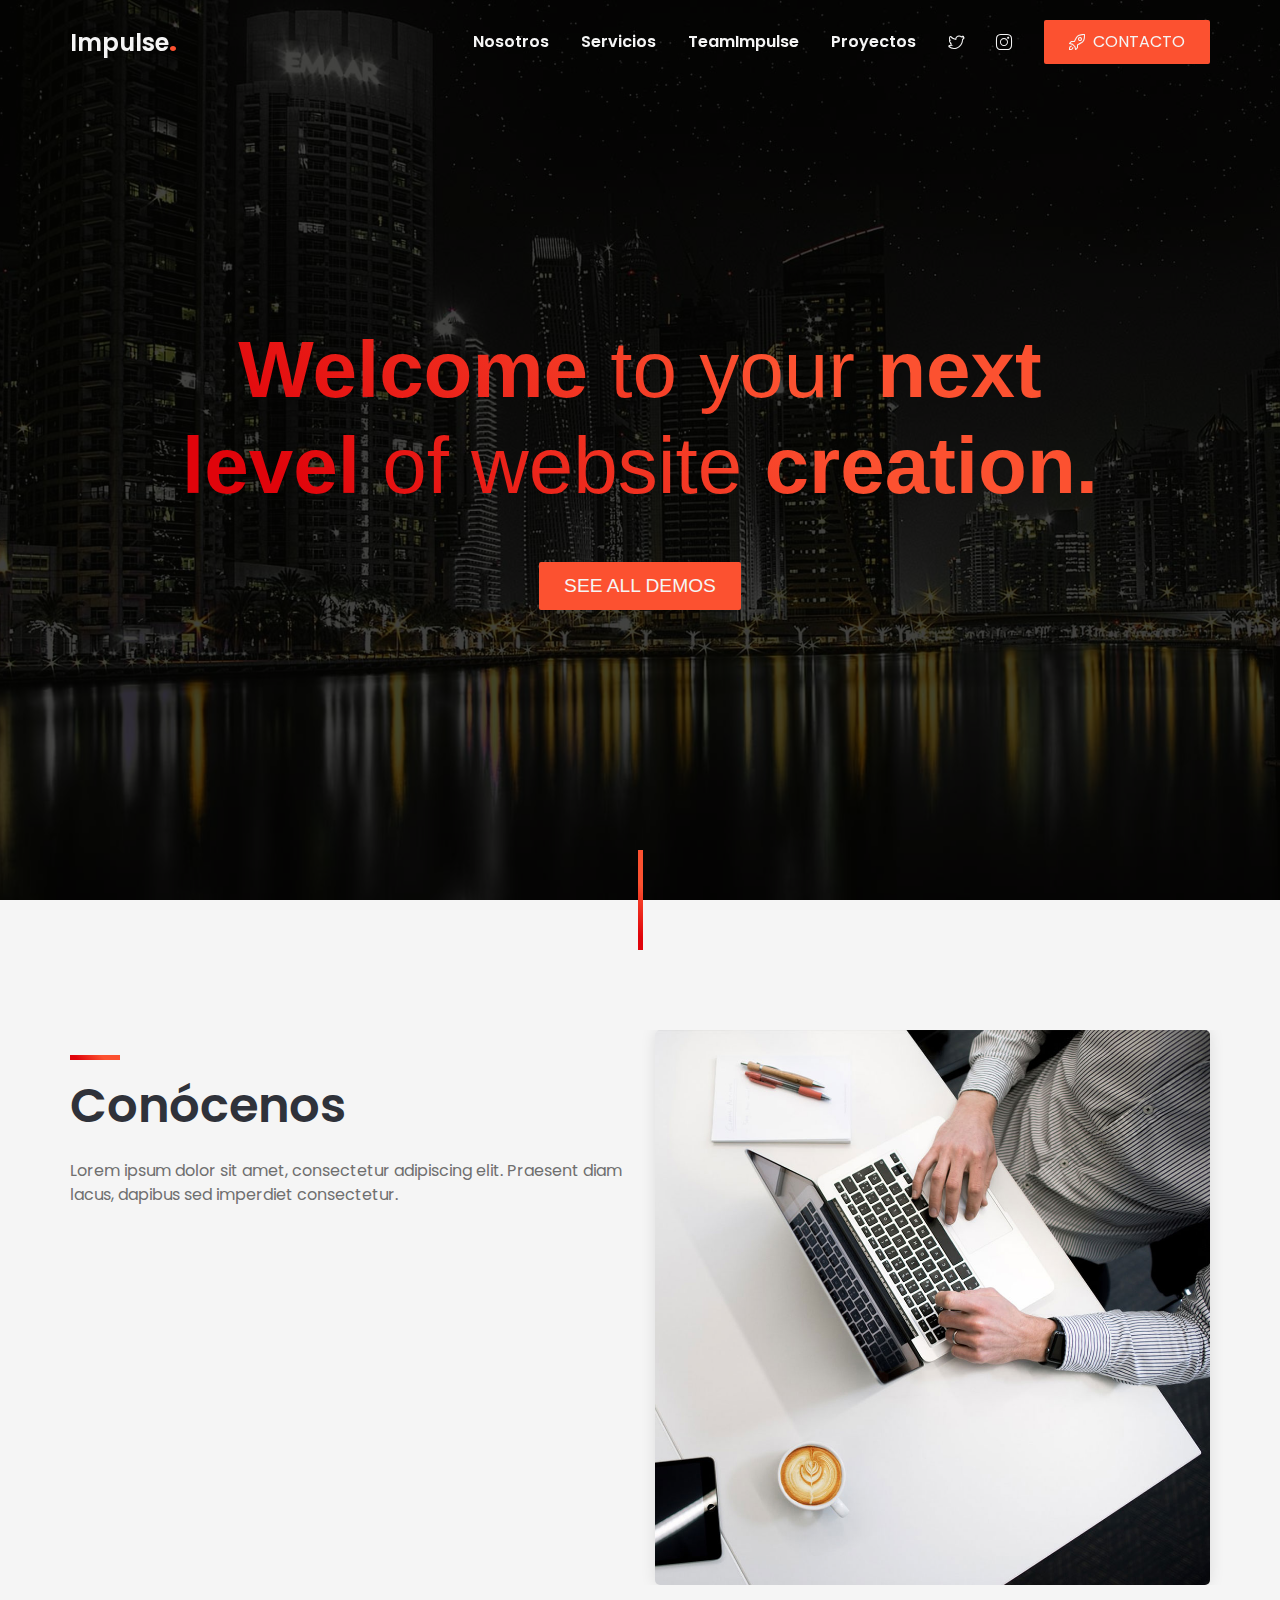
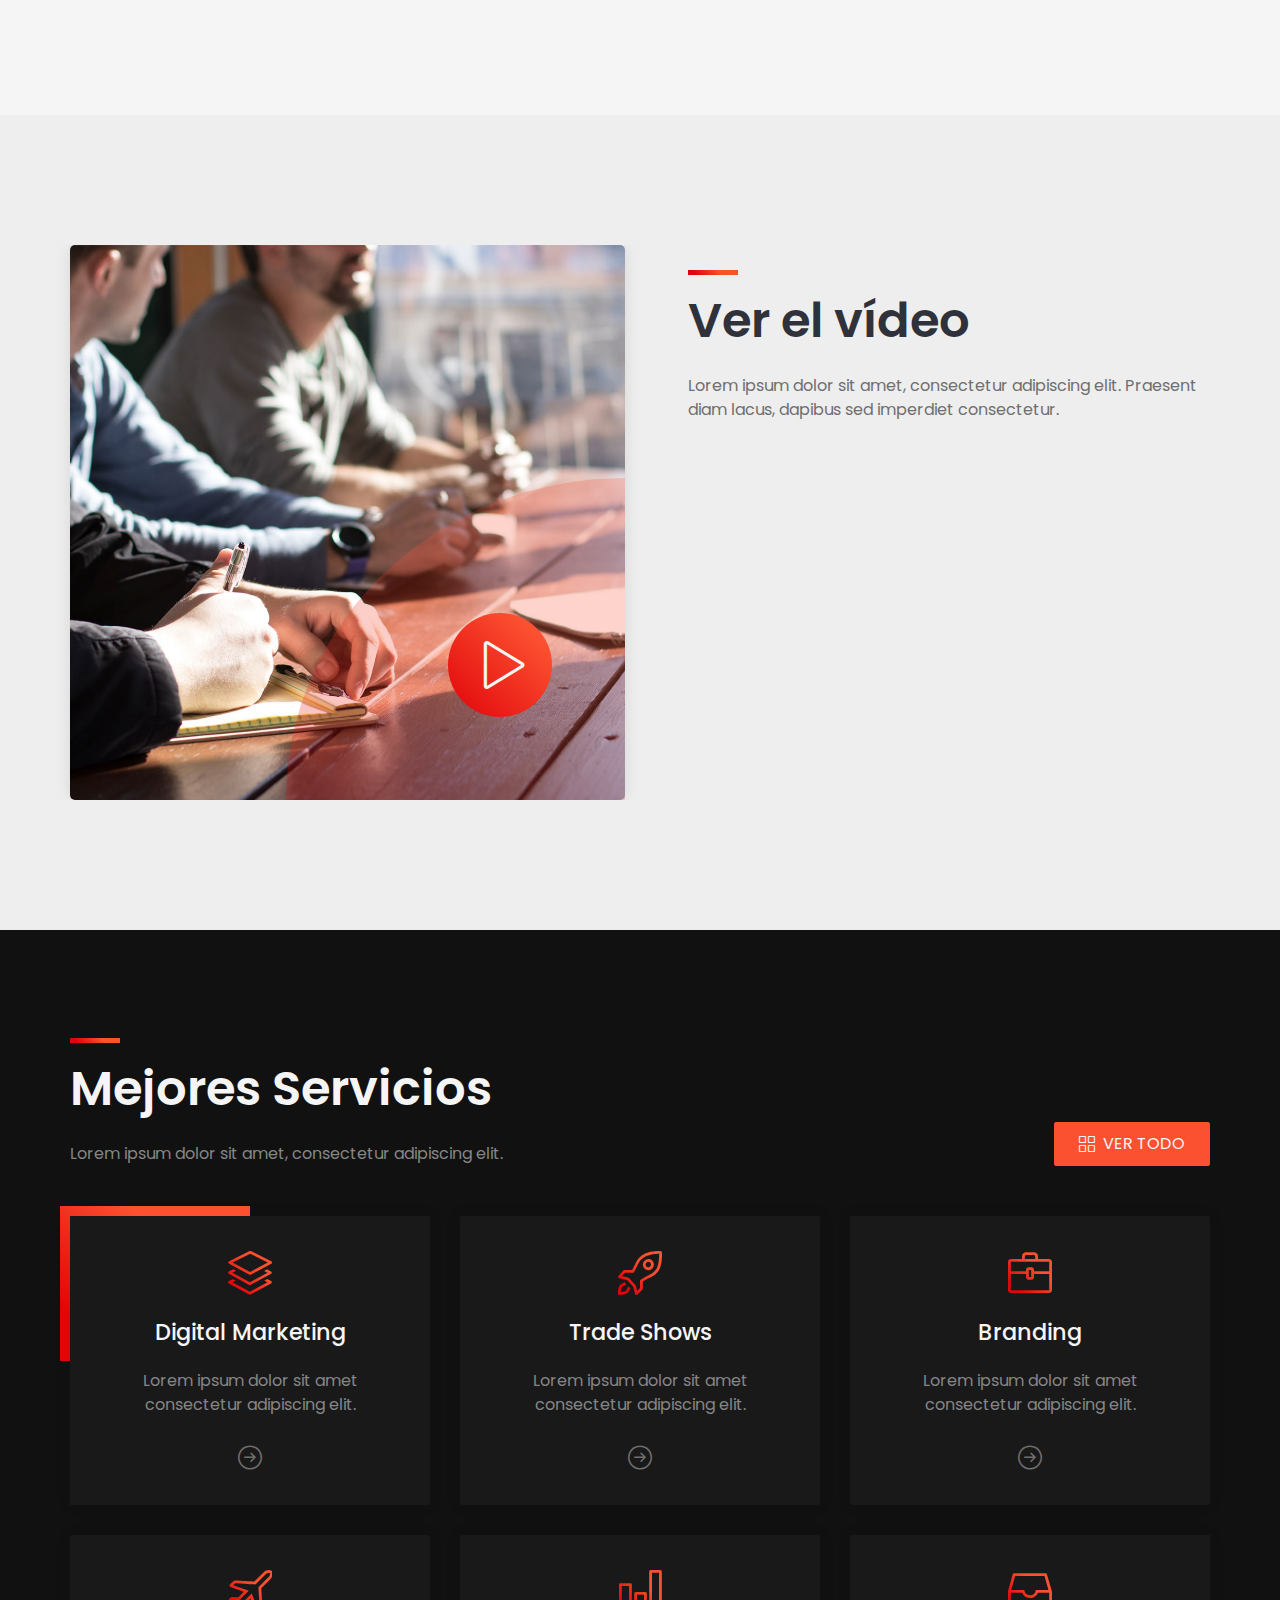
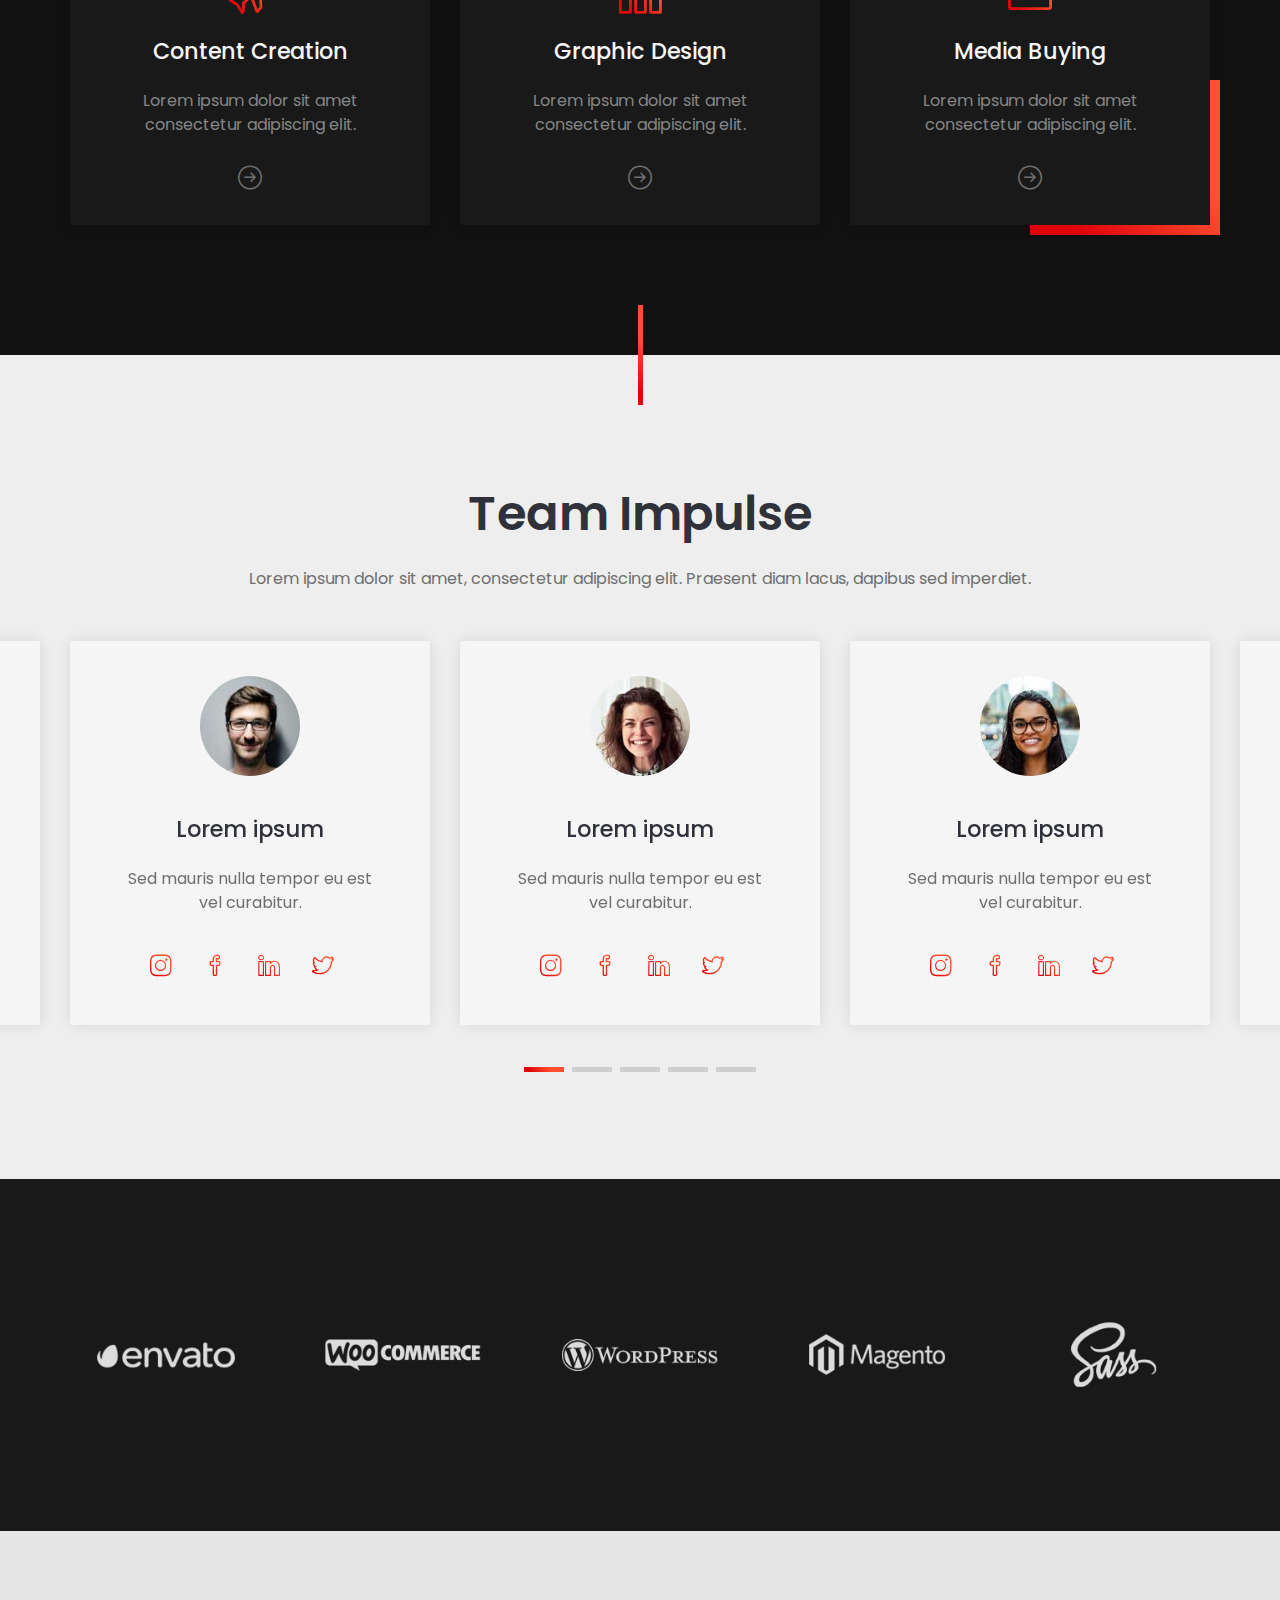
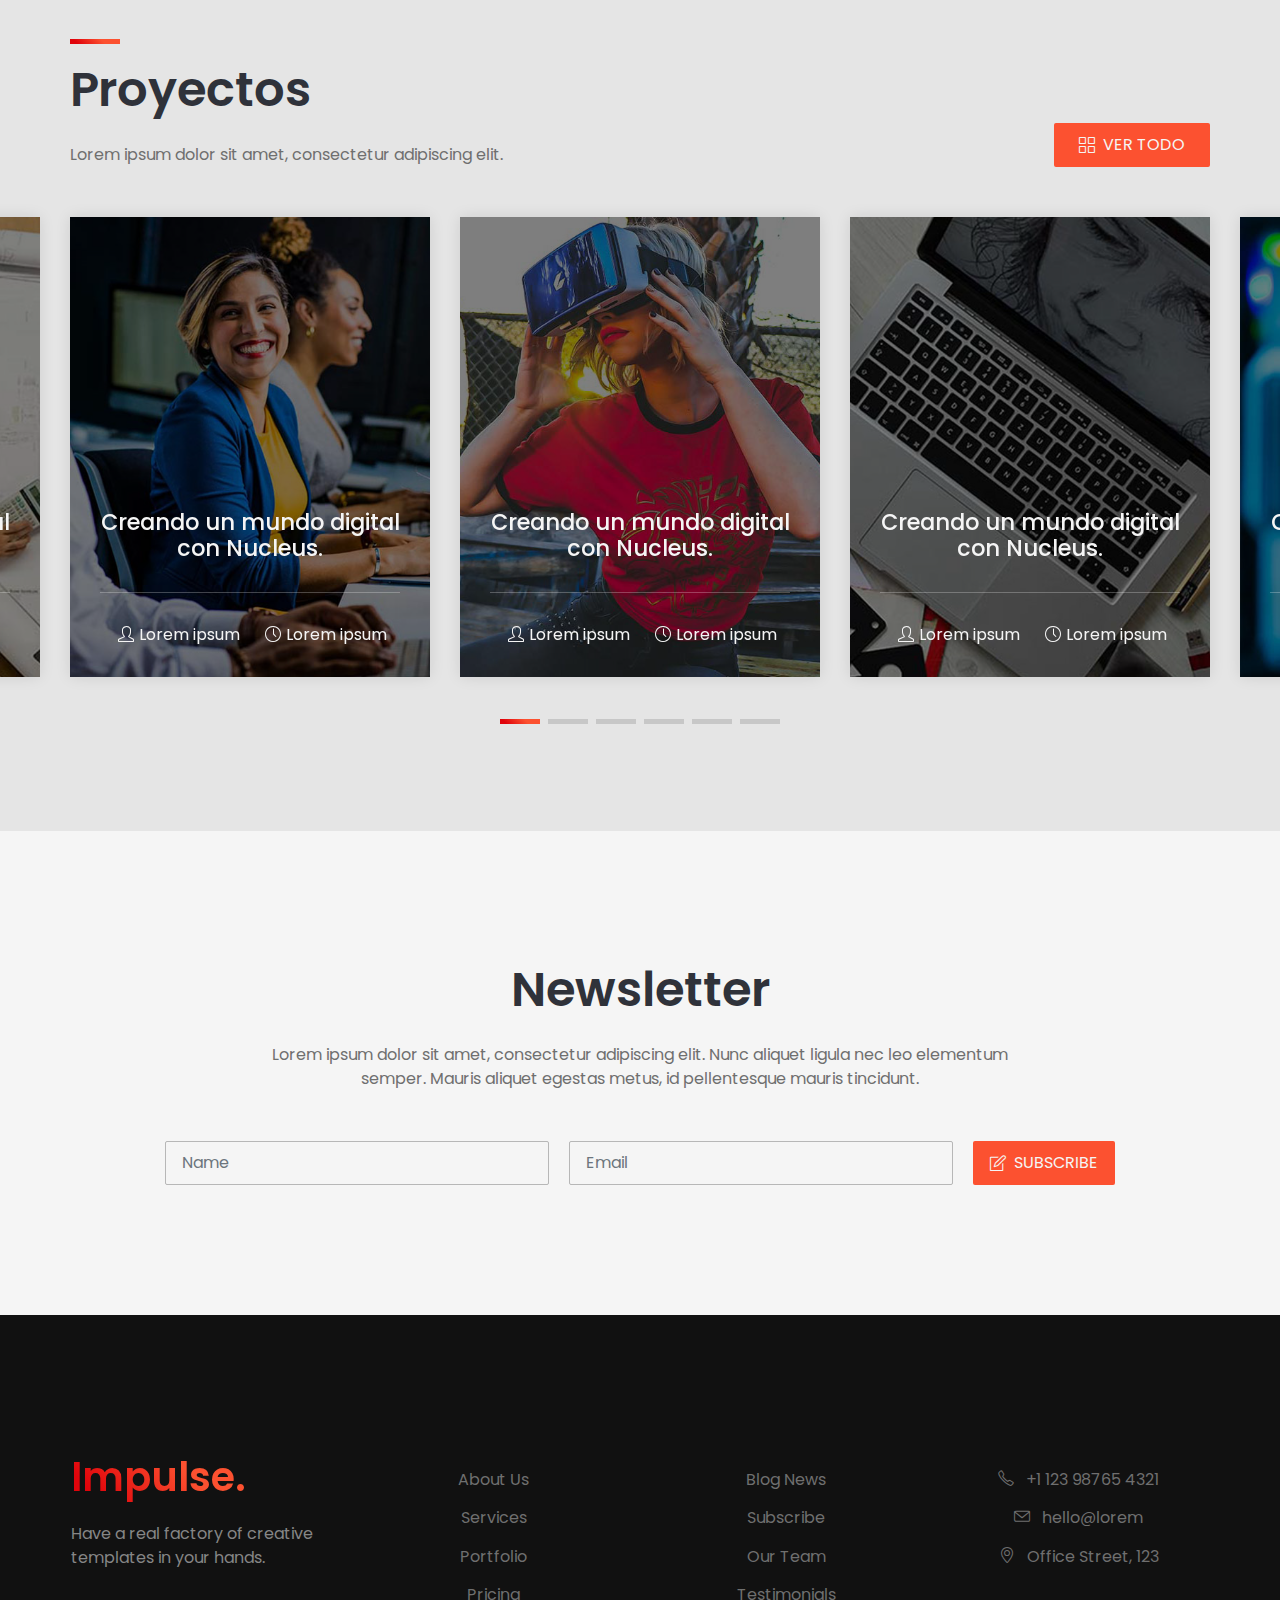
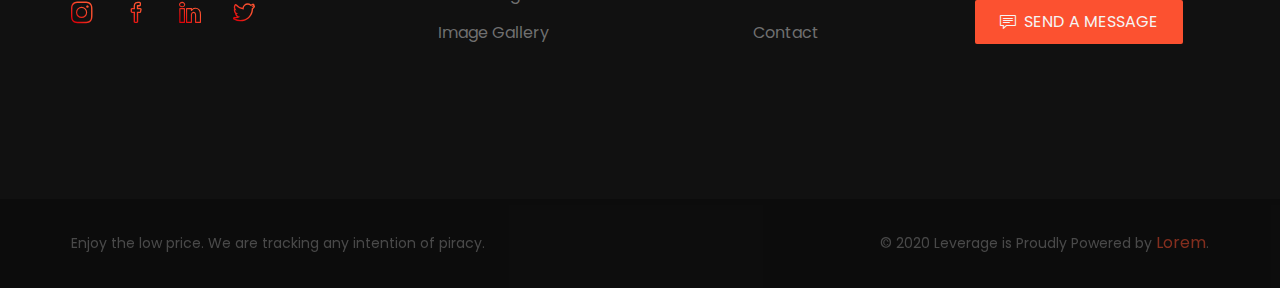
==== commit 57980b83: "Actualización de Texto" ====
--- a/index.html
+++ b/index.html
@@ -730,7 +730,7 @@
                                 <li class="nav-item">
                                     <a href="#" class="nav-link">
                                         <i class="icon-envelope mr-2"></i>
-                                        hello@business
+                                        hello@lorem
                                     </a>
                                 </li>
                                 <li class="nav-item">
@@ -759,7 +759,7 @@
                              -->
                         </div>
                         <div class="col-12 col-md-6 p-3 text-center text-lg-right">
-                            <p>© 2020 Leverage is Proudly Powered by <a href="#" target="_blank">Codings</a>.</p>
+                            <p>© 2020 Leverage is Proudly Powered by <a href="#" target="_blank">Lorem</a>.</p>
                         </div>
                     </div>
                 </div>
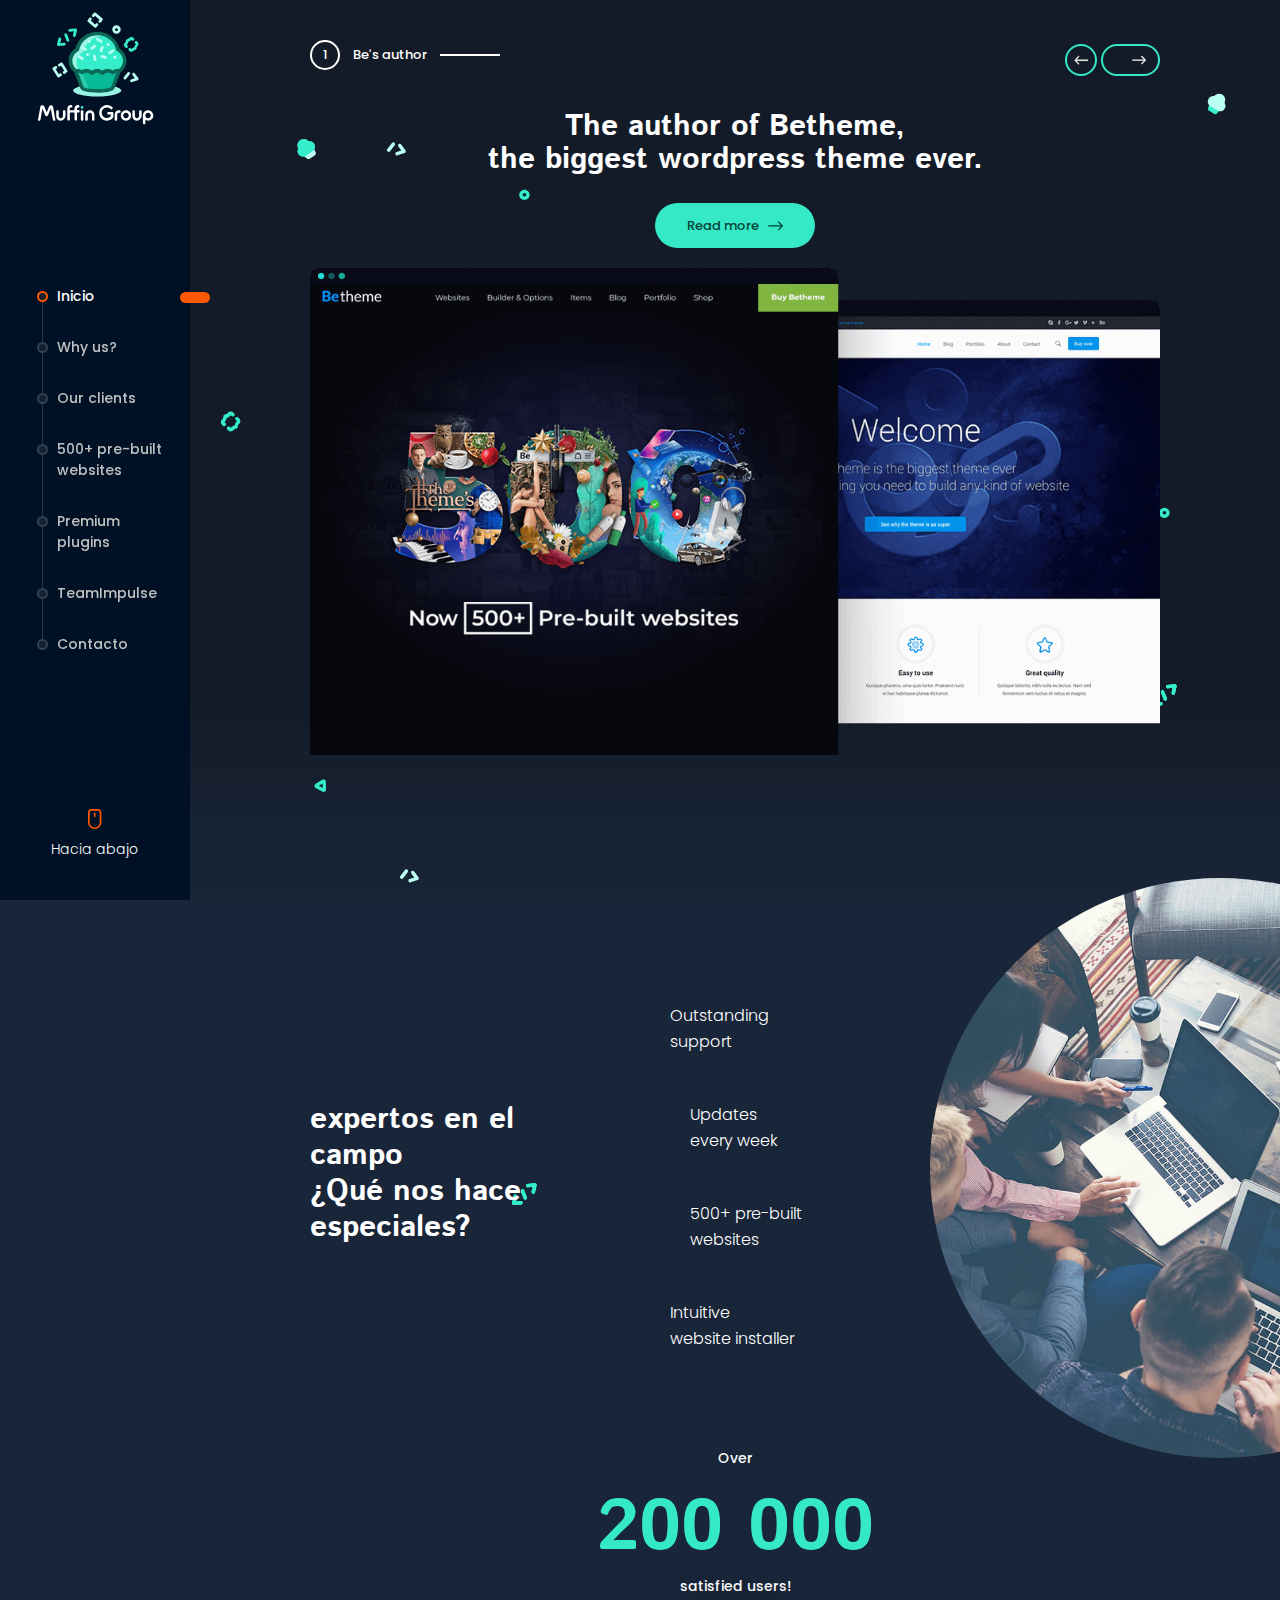
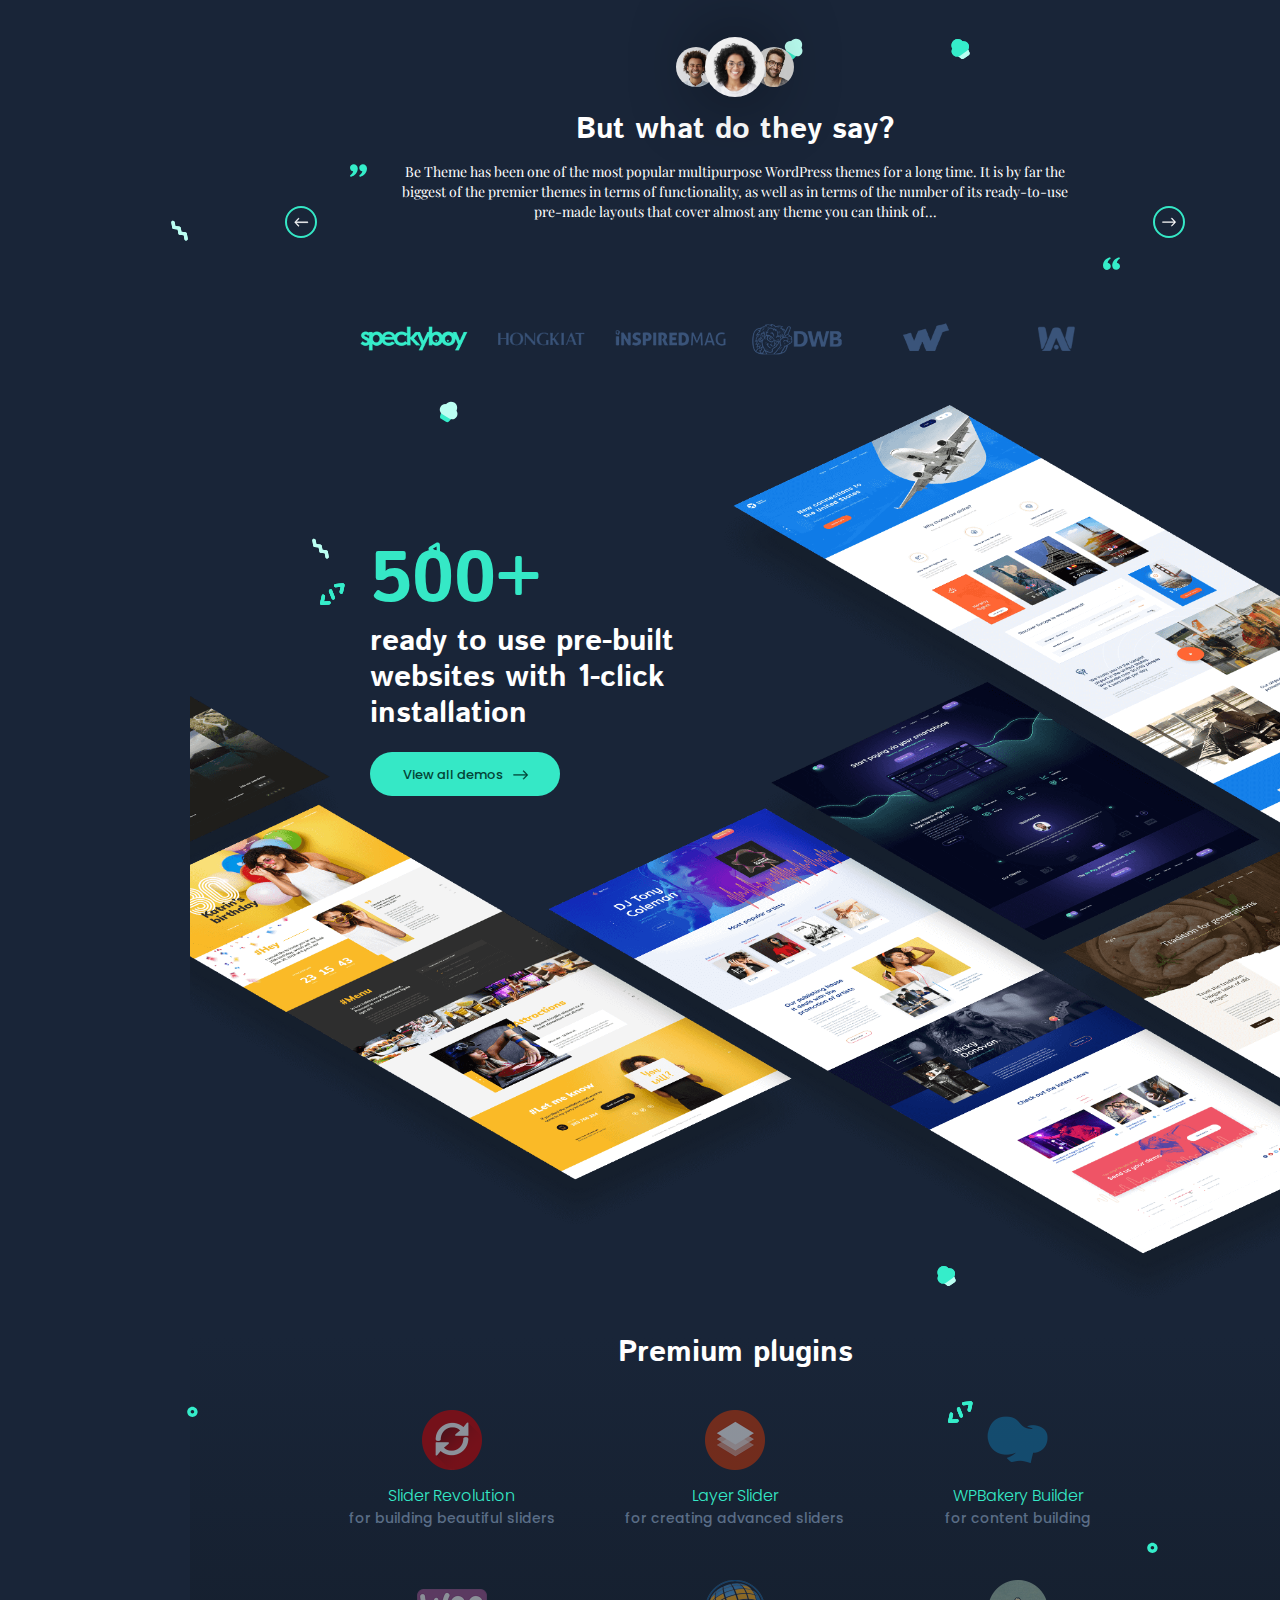
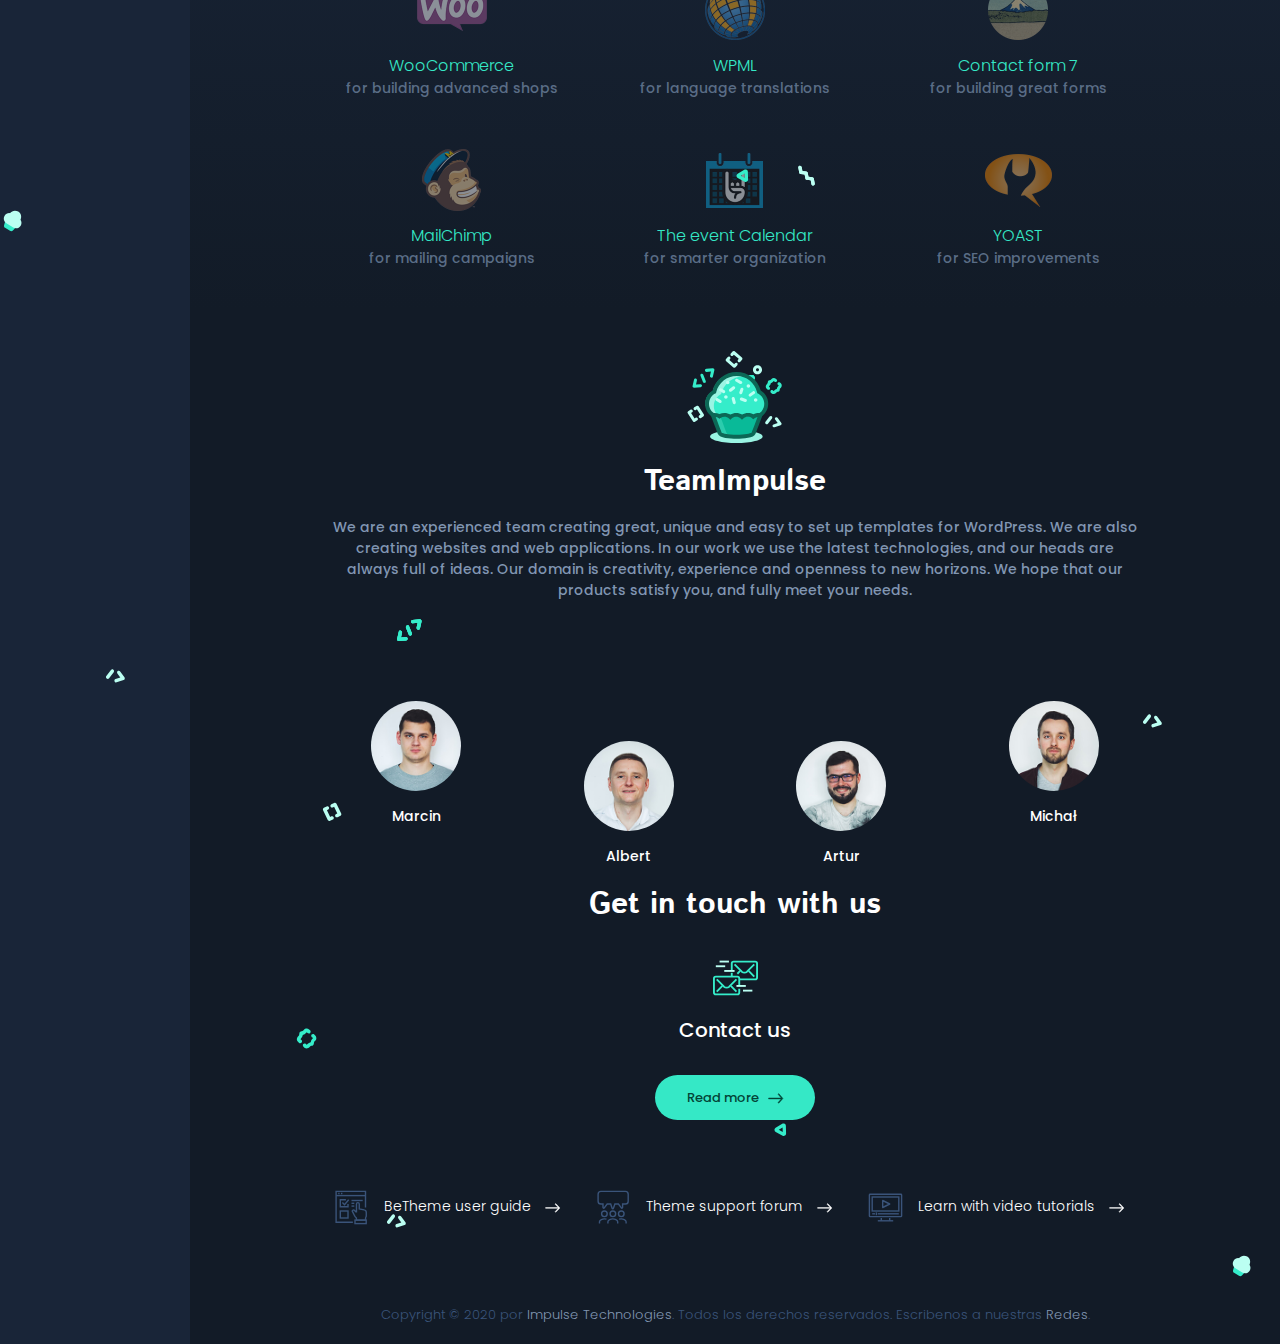
==== commit c03c1868: "Cambio de Diseño" ====
--- a/index.html
+++ b/index.html
@@ -1,945 +1,1165 @@
-<!DOCTYPE html>
-<html lang="es">
+﻿<!DOCTYPE HTML>
+<html class="no-js" lang="pl-PL">
 <head>
-        <meta charset="utf-8">
-        <meta http-equiv="x-ua-compatible" content="ie=edge">
-        <meta name="viewport" content="width=device-width, initial-scale=1">
+
         <title>Impulse Technologies | Creando tu mundo digital</title>
-        <link rel="canonical" href="index.html" />
-
-        <meta name="description" content="Trabajando con su equipo para alcanzar el más alto nivel de productividad y obtener el máximo de sus sistemas." />
-        <meta name="subject" content="Creando tu mundo digital">
-        <meta name="author" content="Impulse Technologies" />
-
-    <meta name="keywords" content="informática, consultora informática, consultoría informática, desarrollo software, servicios informáticos, software, .Net, Java, software, empresa, Impulse Technologies, Venezuela, Caracas, Peru,Lima"/>
-    <meta property="og:title" content="Impulse Technologies | Creando tu Mundo Digital" />
-    <meta name="description" content="Trabajando con su equipo para alcanzar el más alto nivel de productividad y obtener el máximo de sus sistemas." />
-    <meta property="og:image" content="https://jeisoniriarte.github.io/impulsetech-jeison/img/logo.svg"></meta>
-    <meta property="og:locale" content="es_VE" />
-    <meta property="og:type" content="website" />
-    <meta property="og:url" content="http://impulsetech.com.ve/" />
-    <meta property="og:site_name" content="Impulse Technologies" />
-    
-
-        <!-- ==============================================
-        Favicons
-        =============================================== -->
-        <link rel="shortcut icon" href="assets/images/favicon.ico">
-        <link rel="apple-touch-icon" href="assets/images/apple-touch-icon.png">
-        <link rel="apple-touch-icon" sizes="72x72" href="assets/images/apple-touch-icon-72x72.png">
-        <link rel="apple-touch-icon" sizes="114x114" href="assets/images/apple-touch-icon-114x114.png">
-        <!-- ==============================================
-        Stylesheet
-        =============================================== -->
-        <link rel="stylesheet" href="assets/css/vendor/bootstrap.min.css">
-        <link rel="stylesheet" href="assets/css/vendor/slider.min.css">
-        <link rel="stylesheet" href="assets/css/main.css">
-        <link rel="stylesheet" href="assets/css/vendor/icons.min.css">
-        <link rel="stylesheet" href="assets/css/vendor/gallery.min.css">
-        <link rel="stylesheet" href="assets/css/vendor/animation.min.css">
-
-        <!-- ==============================================
-        Custom Stylesheet
-        =============================================== -->
-        <link rel="stylesheet" href="assets/css/default.css">
-
-        <!-- ==============================================
-        Theme Setup
-        =============================================== -->
-        <style>
-            :root {
-                --header-bg-color: #040402;
-                --nav-item-color: #f5f5f5;
-
-                --section-1-bg-color: #eeeeee;
-                --section-2-bg-color: #040402;
-                --section-3-bg-color: #f5f5f5;
-                --section-4-bg-color: #eeeeee;
-                --section-5-bg-color: #111111;
-                --section-6-bg-color: #eeeeee;
-                --section-7-bg-color: #191919;
-                --section-8-bg-color: #e5e5e5;
-                --section-9-bg-color: #f5f5f5;
-                --section-10-bg-color: #eeeeee;
-            
-                --footer-1-bg-color: #111111;
-                --footer-2-bg-color: #040402;
-            }
-            h1 {
-                font-size: 5rem;
-                max-width: 1000px;
-                margin: auto;
-            }
-
-            h4 {
-                font-size: 1.4rem;
-                font-weight: 500;
-            }
-
-            .thin {
-                font-weight: 400;
-            }
-
-            .btn.bigger {
-                font-family: 'Gilroy', sans-serif;
-                font-size: 1.2rem;
-            }
-        </style>
+
+        <meta property="og:title" content="Impulse Technologies | Creando tu mundo digital">
+        <meta property="og:url" content="index.html">
+        <meta property="og:image" content="assets/images/meta.png">
+
+        <meta charset="UTF-8">
+        <meta name="viewport" content="width=device-width, initial-scale=1, maximum-scale=1">
+
+        <meta name="description" content="We are an experienced team creating great, unique and easy to set up templates for WordPress. Our domain is creativity, experience and openness to new horizons.">
+        <meta name="keywords" content="wordpress, theme, betheme, premium, multi-purpose, developer, pre-built websites, premium plugins, support">
+
+        <link rel="icon" type="image/icon" href="assets/images/favicon.ico">
+
+        <link rel="stylesheet" href="assets/css/bootstrap.css">
+        <link rel="stylesheet" href="assets/css/bootstrap-grid.css">
+        <link rel="stylesheet" href="assets/css/bootstrap-reboot.css">
+        <link rel="stylesheet" href="assets/css/slick.css">
+        <link rel="stylesheet" href="assets/css/slick-theme.css">
+        <link rel="stylesheet" href="assets/css/jquery.fullpage.css" />
+        <link rel="stylesheet" href="assets/css/muffin.css" />
+
+        <script src="assets/js/jquery.min.js"></script>
+        <script src="assets/js/vivus.js"></script>
+        <script src="assets/js/jquery.parallax-scroll.js"></script>
+        <script src="assets/js/pathformer.js"></script>
+        <script src="assets/js/tether.js"></script>
+        <script src="assets/js/bootstrap.min.js"></script>
+        <script src="assets/js/slick.min.js"></script>
+        <script src="assets/js/modernizr.min.js"></script>
+        <script src="assets/js/jquery.fullpage.js"></script>
+        <script src="assets/js/muffin.js"></script>
     </head>
 
     <body>
-        <!-- Header -->
-        <header>
-            <!-- Navbar -->
-            <nav data-aos="zoom-out" data-aos-delay="800" class="navbar navbar-expand">
-                <div class="container header">
-
-                    <!-- Navbar Brand-->
-                    <a class="navbar-brand" href="index.html">
-                        Impulse<i>.</i>
-                        <!-- 
-                            Custom Logo
-                            <img src="assets/images/logo.svg" alt="Leverage">
-                        -->
-                    </a>
-
-                    <!-- Navbar Itens -->
-                    <ul class="navbar-nav items ml-auto">
-                        <li class="nav-item">
-                            <a href="#nosotros" class="nav-link smooth-anchor">Nosotros</a>
-                        </li>
-                        <li class="nav-item">
-                            <a href="#servicios" class="nav-link smooth-anchor">Servicios</a>
-                        </li>
-                        <li class="nav-item">
-                            <a href="#team" class="nav-link smooth-anchor">TeamImpulse</a>
-                        </li>
-                        <li class="nav-item">
-                            <a href="#proyectos" class="nav-link smooth-anchor">Proyectos</a>
-                        </li>
-                    </ul>
-
-                    <!-- Navbar Icons -->
-                    <ul class="navbar-nav icons ml-auto m-xl-0">
-                        <li class="nav-item social">
-                            <a href="#" class="nav-link"><i class="icon-social-twitter"></i></a>
-                        </li>
-                        <li class="nav-item social">
-                            <a href="#" class="nav-link"><i class="icon-social-instagram"></i></a>
-                        </li>
-                    </ul>
-
-                    <!-- Navbar Toggle -->
-                    <ul class="navbar-nav toggle">
-                        <li class="nav-item">
-                            <a href="#" class="nav-link" data-toggle="modal" data-target="#menu">
-                                <i class="icon-menu m-0"></i>
+<!-- preloader -->
+        <!-- <div class="preloaderWindow">
+            <div class="preloaderContainer">
+                <div class="preloaderMiddle">
+                    <div class="logo">
+                        <img src="assets/images/logo4.svg" alt="">
+                        <div class="patternImg patternImg1"><img src="assets/images/pattern/3.svg" alt=""></div>
+                        <div class="patternImg patternImg2"><img src="assets/images/pattern/3.svg" alt=""></div>
+                        <div class="patternImg patternImg3"><img src="assets/images/pattern/2.svg" alt=""></div>
+                        <div class="patternImg patternImg4"><img src="assets/images/pattern/8.svg" alt=""></div>
+                        <div class="patternImg patternImg5"><img src="assets/images/pattern/9.svg" alt=""></div>
+                        <div class="patternImg patternImg6"><img src="assets/images/pattern/5.svg" alt=""></div>
+                    </div>
+                    <div class="line">
+                        <div class="current"></div>
+                    </div>
+                    <div class="text">Loading, please wait...</div>
+                </div>
+            </div>
+        </div> -->
+<!-- menu -->
+        <div class="menuMobile">
+            <div class="logo"><a><img src="assets/images/logo3.svg" alt="Impulse Technologies"></a></div>
+        </div>
+
+        <div class="hamburger">
+            <a>
+                <svg version="1.1" xmlns="https://www.w3.org/2000/svg" xmlns:xlink="https://www.w3.org/1999/xlink" x="0px" y="0px"
+                    width="24px" height="24px" viewBox="0 0 24 24" enable-background="new 0 0 24 24" xml:space="preserve">
+                    <line class="st0" x1="22.1" y1="12" x2="2" y2="12"/>
+                    <line class="st0" x1="22.1" y1="3.8" x2="2" y2="3.8"/>
+                    <line class="st0" x1="2" y1="20.1" x2="22.1" y2="20.1"/>
+               </svg>
+            </a>
+        </div>
+
+        <div class="menuMobilePopup">
+            <div class="menuMobilePopupContainer">
+                <div class="menuMobilePopupMiddle">
+                    <div class="mobileHeader">
+                        <div class="logo"><a><img src="assets/images/logo3.svg" alt="Muffin Group"></a></div>
+                        <div class="menuMobilePopupClose">
+                            <a>
+                                <svg version="1.1" xmlns="https://www.w3.org/2000/svg" xmlns:xlink="https://www.w3.org/1999/xlink" x="0px" y="0px"
+                                    width="24px" height="24px" viewBox="0 0 24 24" enable-background="new 0 0 24 24" xml:space="preserve">
+                                    <line stroke-miterlimit="10" x1="3.826" y1="4.014" x2="20.174" y2="20.361"/>
+                                    <line stroke-miterlimit="10" x1="20.174" y1="4.014" x2="3.823" y2="20.365"/>
+                                </svg>
                             </a>
-                        </li>
-                    </ul>
-
-                    <!-- Navbar Action -->
-                    <ul class="navbar-nav action">
-                        <li class="nav-item ml-3">
-                            <a href="#" class="btn ml-lg-auto primary-button" data-toggle="modal" data-target="#search"><i class="icon-rocket"></i>CONTACTO</a>
-                        </li>
-                    </ul>
-                </div>
-            </nav>
-
-        </header>
-
-        <!-- Banner -->
-        <section id="slider" class="p-0 odd featured">
-            <div class="swiper-container no-slider slider-h-100">
-                <div class="swiper-wrapper">
-
-                    <!-- Item 1 -->
-                    <div class="swiper-slide slide-center">
-
-                        <img src="assets/images/bg-5.jpg" class="full-image mask">
-
-                        <div class="slide-content row text-center">
-                            <div class="col-12 mx-auto inner">
-                                <div class="center align-self-center text-center">
-                                    <h1 data-aos="zoom-out-up" data-aos-delay="400" class="title effect-static-text">Welcome <span class="thin">to your</span> next level <span class="thin">of website</span> creation.</h1>
-                                    <!-- <p data-aos="zoom-out-up" data-aos-delay="800" class="description m-auto d-none d-sm-block">Enjoy the offer and have in your hand 60+ HTML Templates, including Home and Inner Pages, ideal for Agencies, Portfolio and Corporate Companies.</p> -->
-                                    <a href="#nosotros" data-aos="zoom-out-up" data-aos-delay="1200" class="smooth-anchor ml-auto mr-auto mt-5 btn bigger primary-button">SEE ALL DEMOS</a>
-                                </div>
-                            </div>
                         </div>
                     </div>
-
-                </div>
-            </div>
-        </section>
-
-        <!-- About [image] -->
-        <section id="nosotros" class="highlights left">
-            <div class="container">
-                <div class="row">
-                    <div class="col-12 col-md-6 align-self-center text-center text-md-left">
-                        <div class="row intro">
-                            <div class="col-12 p-0">
-                                <h2 class="featured alt">Conócenos</h2>
-                                <p>Lorem ipsum dolor sit amet, consectetur adipiscing elit. Praesent diam lacus, dapibus sed imperdiet consectetur.</p>
-                            </div>
-                        </div>
-                        <div class="row items">
-                            <div class="col-12 p-0">
-                                <div data-aos="fade-right" data-aos-delay="100" class="row item">
-                                    <div class="col-12 col-md-2 align-self-center">
-                                        <i class="icon icon-grid"></i>
-                                    </div>
-                                    <div class="col-12 col-md-9 align-self-center">
-                                        <h4>Design</h4>
-                                        <p>Lorem ipsum dolor sit amet, consectetur adipiscing elit.</p>
-                                    </div>  
-                                </div>
-                                <div data-aos="fade-right" data-aos-delay="200" class="row item">
-                                    <div class="col-12 col-md-2 align-self-center">
-                                        <i class="icon icon-fire"></i>
-                                    </div>
-                                    <div class="col-12 col-md-9 align-self-center">
-                                        <h4>Branding</h4>
-                                        <p>Lorem ipsum dolor sit amet, consectetur adipiscing elit.</p>
-                                    </div>  
-                                </div>
-                            </div>
-                        </div>
-                    </div>
-                    <div class="gallery col-12 col-md-6">
-                        <a href="assets/images/about-10.jpg">
-                            <img src="assets/images/about-10.jpg" class="fit-image">
-                        </a>
-                    </div>
-                </div>
-            </div>
-        </section>
-
-        <!-- About [video] -->
-        <section id="video" class="highlights right">
-            <div class="container">
-                <div class="row">
-                    <div class="gallery col-12 col-md-6">
-                        <a data-poster="assets/images/about-11.jpg" href="https://www.youtube.com/watch?v=ki-H1aXrM9U">
-                            <i class="play-video icon-control-play"></i>
-                            <div class="mask-radius"></div>
-                            <img src="assets/images/about-11.jpg" class="fit-image">
-                        </a>
-                    </div>
-                    <div class="col-12 col-md-6 pl-md-5 align-self-center text-center text-md-left">
-                        <div class="row intro">
-                            <div class="col-12 p-0">
-                                <h2 class="featured alt">Ver el vídeo</h2>
-                                <p>Lorem ipsum dolor sit amet, consectetur adipiscing elit. Praesent diam lacus, dapibus sed imperdiet consectetur.</p>
-                            </div>
-                        </div>
-                        <div class="row items">
-                            <div class="col-12 p-0">
-                                <div data-aos="fade-left" data-aos-delay="100" class="row item">
-                                    <div class="col-12 col-md-2 align-self-center">
-                                        <i class="icon icon-trophy"></i>
-                                    </div>
-                                    <div class="col-12 col-md-9 align-self-center">
-                                        <h4>Technology</h4>
-                                        <p>Lorem ipsum dolor sit amet, consectetur adipiscing elit.</p>
-                                    </div>  
-                                </div>
-                                <div data-aos="fade-left" data-aos-delay="200" class="row item">
-                                    <div class="col-12 col-md-2 align-self-center">
-                                        <i class="icon icon-diamond"></i>
-                                    </div>
-                                    <div class="col-12 col-md-9 align-self-center">
-                                        <h4>Innovation</h4>
-                                        <p>Lorem ipsum dolor sit amet, consectetur adipiscing elit.</p>
-                                    </div>  
-                                </div>
-                            </div>
-                        </div>
-                    </div>
-                </div>
-            </div>
-        </section>
-
-        <!-- Services -->
-        <section id="servicios" class="odd offers featured">
-            <div class="container">
-                <div class="row intro">
-                    <div class="col-12 col-md-9 align-self-center text-center text-md-left">
-                        <h2 class="featured">Mejores Servicios</h2>
-                        <p>Lorem ipsum dolor sit amet, consectetur adipiscing elit.</p>
-                    </div>
-                    <div class="col-12 col-md-3 align-self-end">
-                        <a href="services.html" class="btn mx-auto mr-md-0 ml-md-auto primary-button"><i class="icon-grid"></i>VER TODO</i></a>
-                    </div>
-                </div>
-                <div class="row justify-content-center text-center items">
-                    <div class="col-12 col-md-6 col-lg-4 item">
-                        <div class="card featured ">
-                            <i class="icon icon-layers"></i>
-                            <h4>Digital Marketing</h4>
-                            <p>Lorem ipsum dolor sit amet consectetur adipiscing elit.</p>
-                            <a href="service-single.html"><i class="btn-icon icon-arrow-right-circle"></i></a>
-                        </div>
-                    </div>
-                    <div class="col-12 col-md-6 col-lg-4 item">
-                        <div class="card">
-                            <i class="icon icon-rocket"></i>
-                            <h4>Trade Shows</h4>
-                            <p>Lorem ipsum dolor sit amet consectetur adipiscing elit.</p>
-                            <a href="service-single.html"><i class="btn-icon icon-arrow-right-circle"></i></a>
-                        </div>
-                    </div>
-                    <div class="col-12 col-md-6 col-lg-4 item">
-                        <div class="card">
-                            <i class="icon icon-briefcase"></i>
-                            <h4>Branding</h4>
-                            <p>Lorem ipsum dolor sit amet consectetur adipiscing elit.</p>
-                            <a href="service-single.html"><i class="btn-icon icon-arrow-right-circle"></i></a>
-                        </div>
-                    </div>
-                    <div class="col-12 col-md-6 col-lg-4 item">
-                        <div class="card">
-                            <i class="icon icon-plane"></i>
-                            <h4>Content Creation</h4>
-                            <p>Lorem ipsum dolor sit amet consectetur adipiscing elit.</p>
-                            <a href="service-single.html"><i class="btn-icon icon-arrow-right-circle"></i></a>
-                        </div>
-                    </div>
-                    <div class="col-12 col-md-6 col-lg-4 item">
-                        <div class="card">
-                            <i class="icon icon-chart"></i>
-                            <h4>Graphic Design</h4>
-                            <p>Lorem ipsum dolor sit amet consectetur adipiscing elit.</p>
-                            <a href="service-single.html"><i class="btn-icon icon-arrow-right-circle"></i></a>
-                        </div>
-                    </div>
-                    <div class="col-12 col-md-6 col-lg-4 item">
-                        <div class="card featured ">
-                            <i class="icon icon-drawer"></i>
-                            <h4>Media Buying</h4>
-                            <p>Lorem ipsum dolor sit amet consectetur adipiscing elit.</p>
-                            <a href="service-single.html"><i class="btn-icon icon-arrow-right-circle"></i></a>
-                        </div>
-                    </div>
-                </div>
-            </div>
-        </section>
-
-        <!-- Team -->
-        <section id="team" class="carousel">
-            <div class="container">
-                <div class="row text-center intro">
-                    <div class="col-12">
-                        <h2>Team Impulse</h2>
-                        <p class="text-max-800">Lorem ipsum dolor sit amet, consectetur adipiscing elit. Praesent diam lacus, dapibus sed imperdiet.</p>
-                    </div>
-                </div>
-                <div class="swiper-container slider-mid items">
-                    <div class="swiper-wrapper">
-                        <div class="swiper-slide slide-center text-center item">
-                            <div class="row card">
-                                <div class="col-12">
-                                    <img src="assets/images/team-1.jpg" alt="Adams Baker" class="person">
-                                    <h4>Lorem ipsum</h4>
-                                    <p>Sed mauris nulla tempor eu est vel curabitur.</p>
-                                    <ul class="navbar-nav social share-list ml-auto">
-                                        <li class="nav-item">
-                                            <a href="#" class="nav-link"><i class="icon-social-instagram"></i></a>
-                                        </li>
-                                        <li class="nav-item">
-                                            <a href="#" class="nav-link"><i class="icon-social-facebook"></i></a>
-                                        </li>
-                                        <li class="nav-item">
-                                            <a href="#" class="nav-link"><i class="icon-social-linkedin"></i></a>
-                                        </li>
-                                        <li class="nav-item">
-                                            <a href="#" class="nav-link"><i class="icon-social-twitter"></i></a>
-                                        </li>
-                                    </ul>
-                                </div>
-                            </div>
-                        </div>
-                        <div class="swiper-slide slide-center text-center item">
-                            <div class="row card">
-                                <div class="col-12">
-                                    <img src="assets/images/team-2.jpg" alt="Mary Evans" class="person">
-                                    <h4>Lorem ipsum</h4>
-                                    <p>Sed mauris nulla tempor eu est vel curabitur.</p>
-                                    <ul class="navbar-nav social share-list ml-auto">
-                                        <li class="nav-item">
-                                            <a href="#" class="nav-link"><i class="icon-social-instagram"></i></a>
-                                        </li>
-                                        <li class="nav-item">
-                                            <a href="#" class="nav-link"><i class="icon-social-facebook"></i></a>
-                                        </li>
-                                        <li class="nav-item">
-                                            <a href="#" class="nav-link"><i class="icon-social-linkedin"></i></a>
-                                        </li>
-                                        <li class="nav-item">
-                                            <a href="#" class="nav-link"><i class="icon-social-twitter"></i></a>
-                                        </li>
-                                    </ul>
-                                </div>
-                            </div>
-                        </div>
-                        <div class="swiper-slide slide-center text-center item">
-                            <div class="row card">
-                                <div class="col-12">
-                                    <img src="assets/images/team-3.jpg" alt="Sarah Lopez" class="person">
-                                    <h4>Lorem ipsum</h4>
-                                    <p>Sed mauris nulla tempor eu est vel curabitur.</p>
-                                    <ul class="navbar-nav social share-list ml-auto">
-                                        <li class="nav-item">
-                                            <a href="#" class="nav-link"><i class="icon-social-instagram"></i></a>
-                                        </li>
-                                        <li class="nav-item">
-                                            <a href="#" class="nav-link"><i class="icon-social-facebook"></i></a>
-                                        </li>
-                                        <li class="nav-item">
-                                            <a href="#" class="nav-link"><i class="icon-social-linkedin"></i></a>
-                                        </li>
-                                        <li class="nav-item">
-                                            <a href="#" class="nav-link"><i class="icon-social-twitter"></i></a>
-                                        </li>
-                                    </ul>
-                                </div>
-                            </div>
-                        </div>
-                        <div class="swiper-slide slide-center text-center item">
-                            <div class="row card">
-                                <div class="col-12">
-                                    <img src="assets/images/team-4.jpg" alt="Joseph Hills" class="person">
-                                    <h4>Lorem ipsum</h4>
-                                    <p>Sed mauris nulla tempor eu est vel curabitur.</p>
-                                    <ul class="navbar-nav social share-list ml-auto">
-                                        <li class="nav-item">
-                                            <a href="#" class="nav-link"><i class="icon-social-instagram"></i></a>
-                                        </li>
-                                        <li class="nav-item">
-                                            <a href="#" class="nav-link"><i class="icon-social-facebook"></i></a>
-                                        </li>
-                                        <li class="nav-item">
-                                            <a href="#" class="nav-link"><i class="icon-social-linkedin"></i></a>
-                                        </li>
-                                        <li class="nav-item">
-                                            <a href="#" class="nav-link"><i class="icon-social-twitter"></i></a>
-                                        </li>
-                                    </ul>
-                                </div>
-                            </div>
-                        </div>
-                        <div class="swiper-slide slide-center text-center item">
-                            <div class="row card">
-                                <div class="col-12">
-                                    <img src="assets/images/team-5.jpg" alt="Karen Usman" class="person">
-                                    <h4>Lorem ipsum</h4>
-                                    <p>Sed mauris nulla tempor eu est vel curabitur.</p>
-                                    <ul class="navbar-nav social share-list ml-auto">
-                                        <li class="nav-item">
-                                            <a href="#" class="nav-link"><i class="icon-social-instagram"></i></a>
-                                        </li>
-                                        <li class="nav-item">
-                                            <a href="#" class="nav-link"><i class="icon-social-facebook"></i></a>
-                                        </li>
-                                        <li class="nav-item">
-                                            <a href="#" class="nav-link"><i class="icon-social-linkedin"></i></a>
-                                        </li>
-                                        <li class="nav-item">
-                                            <a href="#" class="nav-link"><i class="icon-social-twitter"></i></a>
-                                        </li>
-                                    </ul>
-                                </div>
-                            </div>
-                        </div>
-                    </div>
-                    <div class="swiper-pagination"></div>
-                </div>
-            </div>
-        </section>
-
-        <!-- Partners -->
-        <section id="partner" class="odd logos">
-            <div class="container">
-                <div class="swiper-container slider-min">
-                    <div class="swiper-wrapper">
-                        <div class="swiper-slide slide-center item">
-                            <img src="assets/images/logo-1.png" class="fit-image w-85">
-                        </div>
-                        <div class="swiper-slide slide-center item">
-                            <img src="assets/images/logo-2.png" class="fit-image w-85">
-                        </div>
-                        <div class="swiper-slide slide-center item">
-                            <img src="assets/images/logo-3.png" class="fit-image w-85">
-                        </div>
-                        <div class="swiper-slide slide-center item">
-                            <img src="assets/images/logo-4.png" class="fit-image w-85">
-                        </div>
-                        <div class="swiper-slide slide-center item">
-                            <img src="assets/images/logo-5.png" class="fit-image w-85">
-                        </div>
-                        <div class="swiper-slide slide-center item">
-                            <img src="assets/images/logo-6.png" class="fit-image w-85">
-                        </div>
-                        <div class="swiper-slide slide-center item">
-                            <img src="assets/images/logo-7.png" class="fit-image w-85">
-                        </div>
-                        <div class="swiper-slide slide-center item">
-                            <img src="assets/images/logo-8.png" class="fit-image w-85">
-                        </div>
-                    </div>
-                </div>
-            </div>
-        </section>
-
-        <!-- Blog -->
-        <section id="proyectos" class="carousel showcase">
-            <div class="container">
-                <div class="row intro">
-                    <div class="col-12 col-md-9 align-self-center text-center text-md-left">
-                        <h2 class="featured">Proyectos</h2>
-                        <p>Lorem ipsum dolor sit amet, consectetur adipiscing elit.</p>
-                    </div>
-                    <div class="col-12 col-md-3 align-self-end">
-                        <a href="blog-listing.html" class="btn mx-auto mr-md-0 ml-md-auto primary-button"><i class="icon-grid"></i>VER TODO</i></a>
-                    </div>
-                </div>
-                <div class="swiper-container slider-mid items">
-                    <div class="swiper-wrapper">
-                        <div class="swiper-slide slide-center item">
-                            <div class="row card p-0 text-center">
-                                <div class="image-over">
-                                    <img src="assets/images/news-1-h.jpg" alt="Lorem ipsum">
-                                </div>
-                                <div class="card-caption col-12 p-0">
-                                    <div class="card-body">
-                                        <a href="blog-single-post.html">
-                                            <h4 class="m-0">Creando un mundo digital con Nucleus.</h4>
-                                        </a>
-                                    </div>
-                                    <div class="card-footer d-lg-flex align-items-center justify-content-center">
-                                        <a href="blog-single-post.html" class="d-lg-flex align-items-center"><i class="icon-user"></i>Lorem ipsum</a>
-                                        <a href="blog-single-post.html" class="d-lg-flex align-items-center"><i class="icon-clock"></i>Lorem ipsum</a>
-                                    </div>
-                                </div>
-                            </div>
-                        </div>
-                        <div class="swiper-slide slide-center item">
-                            <div class="row card p-0 text-center">
-                                <div class="image-over">
-                                    <img src="assets/images/news-2-h.jpg" alt="Lorem ipsum">
-                                </div>
-                                <div class="card-caption col-12 p-0">
-                                    <div class="card-body">
-                                        <a href="blog-single-post.html">
-                                            <h4 class="m-0">Creando un mundo digital con Nucleus.</h4>
-                                        </a>
-                                    </div>
-                                    <div class="card-footer d-lg-flex align-items-center justify-content-center">
-                                        <a href="blog-single-post.html" class="d-lg-flex align-items-center"><i class="icon-user"></i>Lorem ipsum</a>
-                                        <a href="blog-single-post.html" class="d-lg-flex align-items-center"><i class="icon-clock"></i>Lorem ipsum</a>
-                                    </div>
-                                </div>
-                            </div>
-                        </div>
-                        <div class="swiper-slide slide-center item">
-                            <div class="row card p-0 text-center">
-                                <div class="image-over">
-                                    <img src="assets/images/news-3-h.jpg" alt="Lorem ipsum">
-                                </div>
-                                <div class="card-caption col-12 p-0">
-                                    <div class="card-body">
-                                        <a href="blog-single-post.html">
-                                            <h4 class="m-0">Creando un mundo digital con Nucleus.</h4>
-                                        </a>
-                                    </div>
-                                    <div class="card-footer d-lg-flex align-items-center justify-content-center">
-                                        <a href="blog-single-post.html" class="d-lg-flex align-items-center"><i class="icon-user"></i>Lorem ipsum</a>
-                                        <a href="blog-single-post.html" class="d-lg-flex align-items-center"><i class="icon-clock"></i>Lorem ipsum</a>
-                                    </div>
-                                </div>
-                            </div>
-                        </div>
-                        <div class="swiper-slide slide-center item">
-                            <div class="row card p-0 text-center">
-                                <div class="image-over">
-                                    <img src="assets/images/news-4-h.jpg" alt="Lorem ipsum">
-                                </div>
-                                <div class="card-caption col-12 p-0">
-                                    <div class="card-body">
-                                        <a href="blog-single-post.html">
-                                            <h4 class="m-0">Creando un mundo digital con Nucleus.</h4>
-                                        </a>
-                                    </div>
-                                    <div class="card-footer d-lg-flex align-items-center justify-content-center">
-                                        <a href="blog-single-post.html" class="d-lg-flex align-items-center"><i class="icon-user"></i>Lorem ipsum</a>
-                                        <a href="blog-single-post.html" class="d-lg-flex align-items-center"><i class="icon-clock"></i>Lorem ipsum</a>
-                                    </div>
-                                </div>
-                            </div>
-                        </div>
-                        <div class="swiper-slide slide-center item">
-                            <div class="row card p-0 text-center">
-                                <div class="image-over">
-                                    <img src="assets/images/news-5-h.jpg" alt="Lorem ipsum">
-                                </div>
-                                <div class="card-caption col-12 p-0">
-                                    <div class="card-body">
-                                        <a href="blog-single-post.html">
-                                            <h4 class="m-0">Creando un mundo digital con Nucleus.</h4>
-                                        </a>
-                                    </div>
-                                    <div class="card-footer d-lg-flex align-items-center justify-content-center">
-                                        <a href="blog-single-post.html" class="d-lg-flex align-items-center"><i class="icon-user"></i>Lorem ipsum</a>
-                                        <a href="blog-single-post.html" class="d-lg-flex align-items-center"><i class="icon-clock"></i>Lorem ipsum</a>
-                                    </div>
-                                </div>
-                            </div>
-                        </div>
-                        <div class="swiper-slide slide-center item">
-                            <div class="row card p-0 text-center">
-                                <div class="image-over">
-                                    <img src="assets/images/news-6-h.jpg" alt="Lorem ipsum">
-                                </div>
-                                <div class="card-caption col-12 p-0">
-                                    <div class="card-body">
-                                        <a href="blog-single-post.html">
-                                            <h4 class="m-0">Creando un mundo digital con Nucleus.</h4>
-                                        </a>
-                                    </div>
-                                    <div class="card-footer d-lg-flex align-items-center justify-content-center">
-                                        <a href="blog-single-post.html" class="d-lg-flex align-items-center"><i class="icon-user"></i>Lorem ipsum</a>
-                                        <a href="blog-single-post.html" class="d-lg-flex align-items-center"><i class="icon-clock"></i>Lorem ipsum</a>
-                                    </div>
-                                </div>
-                            </div>
-                        </div>
-                    </div>
-                    <div class="swiper-pagination"></div>
-                </div>
-            </div>
-        </section>
-        
-        <!-- Subscribe -->
-        <section id="subscribe" class="subscription">
-            <div class="container smaller">
-                <div class="row text-center intro">
-                    <div class="col-12">
-                        <h2>Newsletter</h2>
-                        <p class="text-max-800">Lorem ipsum dolor sit amet, consectetur adipiscing elit. Nunc aliquet ligula nec leo elementum semper. Mauris aliquet egestas metus, id pellentesque mauris tincidunt.</p>
-                    </div>
-                </div>
-                <div class="row">
-                    <div class="col-12 p-0">
-                        <form action="https://leverage.codings.dev/php/subscribe.php" id="leverage-subscribe" class="row m-auto items">
-                            <div class="col-12 col-lg-5 m-lg-0 input-group align-self-center item">
-                                <input type="text" class="form-control" placeholder="Name" required>
-                            </div>
-                            <div class="col-12 col-lg-5 m-lg-0 input-group align-self-center item">
-                                <input type="email" class="form-control" placeholder="Email" required>
-                            </div>
-                            <div class="col-12 col-lg-2 m-lg-0 input-group align-self-center item">
-                                <button data-success="SENT" class="btn primary-button w-100"><i class="icon-note"></i>SUBSCRIBE</button>
-                            </div>
-                        </form>
-                    </div>
-                </div>
-            </div>
-        </section>
-
-        <!-- Footer -->
-        <footer>
-
-            <!-- Footer [links] -->
-            <section id="footer" class="odd footer">
-                <div class="container">
-                    <div class="row">
-                        <div class="col-12 col-lg-3 p-3 text-center text-lg-left">
-                            <div class="brand">
-                                <a href="index.html" class="logo">
-                                    Impulse.                                 
-                                    <!-- 
-                                        Custom Logo
-                                        <img src="assets/images/logo.svg" alt="Leverage">
-                                    -->
-                                </a>
-                            </div>
-                            <p>Have a real factory of creative templates in your hands.</p>
-                            <ul class="navbar-nav social share-list mt-0 ml-auto">
-                                <li class="nav-item">
-                                    <a href="#" class="nav-link"><i class="icon-social-instagram ml-0"></i></a>
-                                </li>
-                                <li class="nav-item">
-                                    <a href="#" class="nav-link"><i class="icon-social-facebook"></i></a>
-                                </li>
-                                <li class="nav-item">
-                                    <a href="#" class="nav-link"><i class="icon-social-linkedin"></i></a>
-                                </li>
-                                <li class="nav-item">
-                                    <a href="#" class="nav-link"><i class="icon-social-twitter"></i></a>
-                                </li>
+                    <div class="menuMobilePopupWindow">
+                        <div class="menuMobilePopupContent">
+                            <ul>
+                                <li class="button buttonHome"><a class="menu-links" menuanchor="homePage">Inicio</a></li>
+                                <li class="button buttonWhy"><a class="menu-links" menuanchor="whyPage" href="#whyPage">Why us?</a></li>
+                                <li class="button buttonClients"><a class="menu-links" menuanchor="clientsPage" href="#clientsPage">Our clients</a></li>
+                                <li class="button buttonWebsites"><a class="menu-links" menuanchor="websitesPage" href="#websitesPage">500+ pre-built websites</a></li>
+                                <li class="button buttonPremium"><a class="menu-links" menuanchor="premiumPage" href="#premiumPage">Premium plugins</a></li>
+                                <li class="button buttonWho"><a class="menu-links" menuanchor="teamimpulse" href="#teamimpulse">TeamImpulse</a></li>
+                                <li class="button buttonContact"><a class="menu-links" menuanchor="whoPage" href="#whoPage">Contacto</a></li>
                             </ul>
-                        </div>
-                        <div class="col-12 col-lg-3 p-3 text-center">
-                            <ul class="navbar-nav">
-                                <li class="nav-item">
-                                    <a href="#" class="nav-link">About Us</a>
-                                </li>
-                                <li class="nav-item">
-                                    <a href="#" class="nav-link">Services</a>
-                                </li>
-                                <li class="nav-item">
-                                    <a href="#" class="nav-link">Portfolio</a>
-                                </li>
-                                <li class="nav-item">
-                                    <a href="#" class="nav-link">Pricing</a>
-                                </li>
-                                <li class="nav-item">
-                                    <a href="#" class="nav-link">Image Gallery</a>
-                                </li>
-                            </ul>
-                        </div>
-                        <div class="col-12 col-lg-3 p-3 text-center">
-                            <ul class="navbar-nav">
-                                <li class="nav-item">
-                                    <a href="#" class="nav-link">Blog News</a>
-                                </li>
-                                <li class="nav-item">
-                                    <a href="#" class="nav-link">Subscribe</a>
-                                </li>
-                                <li class="nav-item">
-                                    <a href="#" class="nav-link">Our Team</a>
-                                </li>
-                                <li class="nav-item">
-                                    <a href="#" class="nav-link">Testimonials</a>
-                                </li>
-                                <li class="nav-item">
-                                    <a href="#" class="nav-link">Contact</a>
-                                </li>
-                            </ul>
-                        </div>
-                        <div class="col-12 col-lg-3 p-3 text-center">
-                            <ul class="navbar-nav">
-                                <li class="nav-item">
-                                    <a href="#" class="nav-link">
-                                        <i class="icon-phone mr-2"></i>
-                                        +1 123 98765 4321
-                                    </a>
-                                </li>
-                                <li class="nav-item">
-                                    <a href="#" class="nav-link">
-                                        <i class="icon-envelope mr-2"></i>
-                                        hello@lorem
-                                    </a>
-                                </li>
-                                <li class="nav-item">
-                                    <a href="#" class="nav-link">
-                                        <i class="icon-location-pin mr-2"></i>
-                                        Office Street, 123
-                                    </a>
-                                </li>
-                                <li class="nav-item">
-                                    <a href="#" class="mt-4 ml-auto mr-auto btn primary-button"><i class="icon-speech"></i>SEND A MESSAGE</a>
-                                </li>
-                            </ul>
-                        </div>
-                    </div>
-                </div>
-            </section>
-
-            <!-- Copyright -->
-            <section id="copyright" class="p-3 odd copyright">
-                <div class="container">
-                    <div class="row">
-                        <div class="col-12 col-md-6 p-3 text-center text-lg-left">
-                            <p>Enjoy the low price. We are tracking any intention of piracy.</p>
-                            <!--
-                                Suggestion: Replace the text above with a description of your website.
-                             -->
-                        </div>
-                        <div class="col-12 col-md-6 p-3 text-center text-lg-right">
-                            <p>© 2020 Leverage is Proudly Powered by <a href="#" target="_blank">Lorem</a>.</p>
-                        </div>
-                    </div>
-                </div>
-            </section>
-
-        </footer>
-
-        <!-- Modal [search] -->
-        <div id="search" class="p-0 modal fade" role="dialog" aria-labelledby="search" aria-hidden="true">
-            <div class="modal-dialog modal-dialog-slideout" role="document">
-                <div class="modal-content full">
-                    <div class="modal-header" data-dismiss="modal">
-                        Contacto <i class="icon-close"></i>
-                    </div>
-                    <div class="modal-body">
-                        <!-- Contact -->
-        <section id="contact" class="form">
-            <div class="container">
-                <div class="row">
-                    <div class="col-12 align-self-start text-center text-md-left">
-
-                        <!-- Success Message -->
-                        <div class="row success message">
-                            <div class="col-12 p-0">
-                                <i class="icon bigger icon-check"></i>
-                                <h3>Success</h3>
-                                <p>Your message has been sent successfully.</p>
-                                <p>Lorem ipsum dolor sit amet consectetur adipiscing elit quisque sed leo vel dolor dictum hendrerit.</p>
-                                <a href="#" class="btn mx-auto primary-button"><i class="icon-refresh"></i>REFRESH</a>
-                            </div>
-                        </div>
-
-                        <!-- Steps Message -->
-                        <div class="row intro">
-                            <div class="col-12 p-0">
-
-                                <!-- Step Title -->
-                                <div class="step-title">
-                                    <h2 class="featured alt">Hablemos</h2>
-                                    <p>With a multi-step form, visitors feel more willing to submit a request. Remember that the <b>main objective</b> is to capture leads.</p>
-                                </div>
-
-                                <!-- Step Title -->
-                                <div class="step-title">
-                                    <h2 class="featured alt">Forms Work</h2>
-                                    <p>This template has an indispensable differential on a web page. <b>The forms are functional</b> with field validation.</p>
-                                </div>
-
-                                <!-- Step Title -->
-                                <div class="step-title">
-                                    <h2 class="featured alt">Limited Offer</h2>
-                                    <p>With so many resources it is difficult to believe that it is sold for such a low price. <b>Run!</b> It is for a limited time.</p>
-                                </div>
-
-                            </div>
-                        </div>
-
-                        <!-- Form -->
-                        <div class="row text-center">
-                            <div class="col-12 p-0">
-                                <form action="https://leverage.codings.dev/php/form.php" id="leverage-form" class="multi-step-form">
-                                    <ul class="progressbar">
-                                        <li>Datos Personales</li>
-                                        <li>Presupuesto de la empresa</li>
-                                        <li>Detalle del servicio</li>
-                                    </ul>
-
-                                    <!-- Group 1 -->
-                                    <fieldset class="step-group">
-                                        <div class="row">
-                                            <div class="col-12 input-group p-0">
-                                                <input type="text" name="name" minlength="3" class="form-control" placeholder="Nombre" required>
-                                            </div>
-                                        </div>
-                                        <div class="row">
-                                            <div class="col-12 input-group p-0">
-                                                <input type="email" name="email" minlength="3" class="form-control" placeholder="Correo Electrónico" required>
-                                            </div>
-                                        </div>
-                                        <div class="row">
-                                            <div class="col-12 input-group p-0">
-                                                <input type="text" name="phone" minlength="3" class="form-control" placeholder="Teléfono" required>
-                                            </div>
-                                        </div>
-                                        <div class="col-12 input-group p-0">
-                                            <a class="step-next btn primary-button">NEXT<i class="icon-arrow-right-circle left"></i></a>
-                                        </div>
-                                    </fieldset>
-
-                                    <!-- Group 2 -->
-                                    <fieldset class="step-group">
-                                        <div class="row">
-                                            <div class="col-12 input-group p-0">
-                                                <input type="text" name="company" minlength="3" class="form-control" placeholder="Company" required>
-                                            </div>
-                                        </div>
-                                        <div class="row">
-                                            <div class="col-12 input-group p-0">
-                                                <input type="text" name="manager" minlength="3" class="form-control" placeholder="Manager" required>
-                                            </div>
-                                        </div>
-                                        <div class="row">
-                                            <div class="col-12 input-group p-0">
-                                                <i class="icon-arrow-down"></i>
-                                                <select name="budget" minlength="1" class="form-control" required>
-                                                    <option value="0" selected disabled>What's your budget range?</option>
-                                                    <option>Less than $2.000</option>
-                                                    <option>$2.000 — $5.000</option>
-                                                    <option>$5.000 — $10.000</option>
-                                                    <option>$10,000+</option>
-                                                </select>
-                                            </div>
-                                        </div>
-                                        <div class="col-12 input-group p-0 d-flex justify-content-center justify-content-md-start">
-                                            <a class="step-prev btn primary-button mr-4"><i class="icon-arrow-left-circle"></i>PREV</a>
-                                            <a class="step-next btn primary-button">NEXT<i class="icon-arrow-right-circle left"></i></a>
-                                        </div>
-                                    </fieldset>
-
-                                    <!-- Group 3 -->
-                                    <fieldset class="step-group">
-                                        <div class="row">
-                                            <div class="col-12 input-group p-0">
-                                                <textarea name="message" minlength="3" class="form-control" placeholder="Message" required></textarea>
-                                            </div>
-                                        </div>
-                                        <div class="col-12 input-group p-0 d-flex justify-content-center justify-content-md-start">
-                                            <a class="step-prev btn primary-button mr-4"><i class="icon-arrow-left-circle"></i>PREV</a>
-                                            <a class="step-next btn primary-button">NEXT<i class="icon-arrow-right-circle left"></i></a>
-                                        </div>
-                                    </fieldset>
-                                </form>
-                            </div>
-                        </div>
-                    </div>
-                </div>
-            </div>
-        </section>
-                    </div>
-                </div>
-            </div>
-        </div>
-
-        <!-- Modal [responsive menu] -->
-        <div id="menu" class="p-0 modal fade" role="dialog" aria-labelledby="menu" aria-hidden="true">
-            <div class="modal-dialog modal-dialog-slideout" role="document">
-                <div class="modal-content full">
-                    <div class="modal-header" data-dismiss="modal">
-                        Menu Options <i class="icon-close"></i>
-                    </div>
-                    <div class="menu modal-body">
-                        <div class="row w-100">
-                            <div class="items p-0 col-12 text-center">
-                                <!-- Append [navbar] -->
-                            </div>
-                            <div class="contacts p-0 col-12 text-center">
-                                <!-- Append [navbar] -->
-                            </div>
+                            <div class="clear"></div>
                         </div>
                     </div>
                 </div>
             </div>
         </div>
 
-        <!-- Scroll [to top] -->
-        <div id="scroll-to-top" class="scroll-to-top">
-            <a href="#slider" class="smooth-anchor">
-                <i class="icon-arrow-up"></i>
-            </a>
+        <div class="sidebar">
+            <div class="logo">
+                <h1><a><img src="assets/images/logo.svg" alt="Muffin Group"></a></h1>
+            </div>
+            <div id="menu">
+                <div class="menuMiddle">
+                    <div class="menuContainer">
+                        <ul>
+                            <li class="button buttonHome"><a class="menu-links" menuanchor="homePage"><span class="circle"></span><span class="line"></span>Inicio</a></li>
+                            <li class="button buttonWhy"><a class="menu-links" menuanchor="whyPage" href="#whyPage"><span class="circle"></span><span class="line"></span>Why us?</a></li>
+                            <li class="button buttonClients"><a class="menu-links" menuanchor="clientsPage" href="#clientsPage"><span class="circle"></span><span class="line"></span>Our clients</a></li>
+                            <li class="button buttonWebsites"><a class="menu-links" menuanchor="websitesPage" href="#websitesPage"><span class="circle"></span><span class="line"></span>500+ pre-built websites</a></li>
+                            <li class="button buttonPremium"><a class="menu-links" menuanchor="premiumPage" href="#premiumPage"><span class="circle"></span><span class="line"></span>Premium plugins</a></li>
+                            <li class="button buttonWho"><a class="menu-links" menuanchor="whoPage" href="#whoPage"><span class="circle"></span><span class="line"></span>TeamImpulse</a></li>
+                            <li class="button buttonContact"><a class="menu-links" menuanchor="contactPage" href="#contactPage"><span class="circle"></span><span class="line"></span>Contacto</a></li>
+                        </ul>
+                        <div class="border"></div>
+                    </div>
+                </div>
+            </div>
+            <div class="scrollDown">
+                <a>
+                    <span class="img"><img src="assets/images/scrollDown.svg" alt=""></span>
+                    <span>Hacia abajo</span>
+                </a>
+            </div>
+            <div class="scrollUp">
+                <a>
+                    <span class="img"><img src="assets/images/scrollDown.svg" alt=""></span>
+                    <span>Hacia arriba</span>
+                </a>
+            </div>
         </div>
-        <!-- ==============================================
-        Scripts
-        =============================================== -->
-        <script src="assets/js/vendor/jquery.min.js"></script>
-        <script src="assets/js/vendor/ponyfill.min.js"></script>
-        <script src="assets/js/vendor/popper.min.js"></script>
-        <script src="assets/js/vendor/bootstrap.min.js"></script>
-        <script src="assets/js/vendor/slider.min.js"></script>
-        <script src="assets/js/vendor/gallery.min.js"></script>
-        <script src="assets/js/vendor/animation.min.js"></script>
-        <script src="assets/js/main.js"></script>
+<!-- cover -->
+        <div class="muffin">
+            <div id="fullpage">
+                <div class="section fp-auto-height">
+                    <div class="sliderSection">
+                        <div class="wrapper">
+                            <div class="muffinSlider" data-parallax='{"y": -40}'>
+                                <div class="muffinSlide">
+                                    <div class="navigation">
+                                        <div class="column active">
+                                            <div class="number"><div>1</div></div>
+                                            <div class="name">Be's author</div>
+                                            <div class="preloader"><div><span></span></div></div>
+                                        </div>
+                                        <div class="column">
+                                            <div class="number goToNext"><div>2</div></div>
+                                            <div class="name goToNext">500+ pre-built websites</div>
+                                            <div class="preloader"><div><span></span></div></div>
+                                        </div>
+                                        <div class="column">
+                                            <div class="number goTo3Slide"><div>3</div></div>
+                                            <div class="name goTo3Slide">Muffin Builder</div>
+                                        </div>
+                                    </div>
+                                    <div class="headline" data-parallax='{"y": -40}'>
+                                        <h1>The author of Betheme, <br>the biggest wordpress theme ever.</h1>
+                                        <div class="button">
+                                            <a href="#" target="_blank">
+                                                Read more <span><img src="assets/images/arrow.svg" alt=""></span>
+                                            </a>
+                                        </div>
+                                    </div>
+                                    <div class="slideImage"><img src="assets/images/slides/1.png" alt=""></div>
+                                </div>
+                                <div class="muffinSlide">
+                                    <div class="navigation">
+                                        <div class="column">
+                                            <div class="number goToPrev"><div>1</div></div>
+                                            <div class="name goToPrev">Be's author</div>
+                                            <div class="preloader"><div><span></span></div></div>
+                                        </div>
+                                        <div class="column active">
+                                            <div class="number"><div>2</div></div>
+                                            <div class="name">500+ pre-built websites</div>
+                                            <div class="preloader"><div><span></span></div></div>
+                                        </div>
+                                        <div class="column">
+                                            <div class="number goToNext"><div>3</div></div>
+                                            <div class="name goToNext">Muffin Builder</div>
+                                        </div>
+                                    </div>
+                                    <div class="headline" data-parallax='{"y": -40}'>
+                                        <h1>500+ pre-built websites <br>available for all!</h1>
+                                        <div class="button">
+                                            <a href="#" target="_blank">
+                                                Read more <span><img src="assets/images/arrow.svg" alt=""></span>
+                                            </a>
+                                        </div>
+                                    </div>
+                                    <div class="slideImage"><img src="assets/images/slides/2.png" alt=""></div>
+                                </div>
+                                
+                                <div class="muffinSlide">
+                                    <div class="navigation">
+                                        <div class="column">
+                                            <div class="number goToPrev"><div>2</div></div>
+                                            <div class="name goToPrev">500+ pre-built websites</div>
+                                            <div class="preloader"><div><span></span></div></div>
+                                        </div>
+                                        <div class="column active">
+                                            <div class="number"><div>3</div></div>
+                                            <div class="name">Muffin Builder</div>
+                                            <div class="preloader"><div><span></span></div></div>
+                                        </div>
+                                        <div class="column">
+                                            <div class="number goToNext"><div>4</div></div>
+                                            <div class="name goToNext">Outstanding support</div>
+                                        </div>
+                                    </div>
+                                    <div class="headline" data-parallax='{"y": -40}'>
+                                        <h1>Building a website from scratch is easy. <br>No coding skills required!</h1>
+                                        <div class="button">
+                                            <a href="#" target="_blank">
+                                                Read more <span><img src="assets/images/arrow.svg" alt=""></span>
+                                            </a>
+                                        </div>
+                                    </div>
+                                    <div class="slideImage"><img src="assets/images/slides/4.png" alt=""></div>
+                                </div>
+                                <div class="muffinSlide">
+                                    <div class="navigation">
+                                        <div class="column">
+                                            <div class="number goToPrev"><div>3</div></div>
+                                            <div class="name goToPrev">Muffin Builder</div>
+                                            <div class="preloader"><div><span></span></div></div>
+                                        </div>
+                                        <div class="column active">
+                                            <div class="number"><div>4</div></div>
+                                            <div class="name">Outstanding support</div>
+                                            <div class="preloader"><div><span></span></div></div>
+                                        </div>
+                                        <div class="column goTo1Slide">
+                                            <div class="number goToNext"><div>1</div></div>
+                                            <div class="name goToNext">Be's author</div>
+                                        </div>
+                                    </div>
+                                    <div class="headline" data-parallax='{"y": -40}'>
+                                        <h1>We always try to understand you <br>and help in any situation.</h1>
+                                        <div class="button">
+                                            <a href="#" target="_blank">
+                                                Read more <span><img src="assets/images/arrow.svg" alt=""></span>
+                                            </a>
+                                        </div>
+                                    </div>
+                                    <div class="slideImage"><img src="assets/images/slides/5.svg" alt="" width="800"></div>
+                                </div>
+                            </div>
+                        </div>
+                    </div>
+                </div>
+<!-- about -->
+                <div class="section fp-auto-height">
+                    <div class="whySection" data-parallax='{"y": -40}'>
+                        <div class="leftSvg">
+                            <svg id="bigCirclesSvg" version="1.1" xmlns="https://www.w3.org/2000/svg" xmlns:xlink="https://www.w3.org/1999/xlink" x="0px" y="0px"
+                                viewBox="0 0 780 1560" enable-background="new 0 0 780 1560" xml:space="preserve">
+                                <path class="lineBig" stroke-dasharray="1000 1000" stroke-dashoffset="1000" fill="none" stroke="#3A547A" stroke-width="2" d="M0,6c427.5,0,774,341.5,774,769S427.5,1554,0,1554"/>
+                                <path class="lineMedium" fill="none" stroke="#3A547A" stroke-width="2" stroke-miterlimit="10" d="M0,199.5c320.6,0,580.5,254.9,580.5,575.5S320.6,1360.5,0,1360.5"/>
+                            </svg>
+                        </div>
+                        <div class="rightPhoto"></div>
+                        <div class="wrapper">
+                            <div class="whyTable">
+                                <div class="whyColumnLeft">
+                                    <h2>expertos en el campo <br> ¿Qué nos hace<br>especiales?</h2>
+                                </div>
+                                <div class="whyColumnCenter">
+                                    <div class="icons">
+                                        <div class="iconRow icon1">
+                                            <div class="circle">
+                                                <svg version="1.1" id="whyCircle1" xmlns="https://www.w3.org/2000/svg" xmlns:xlink="https://www.w3.org/1999/xlink" x="0px" y="0px"
+                                                    viewBox="0 0 100 100" enable-background="new 0 0 100 100" xml:space="preserve">
+                                                    <circle class="circle1" fill="#192538" stroke="#3A547A" stroke-width="2" stroke-miterlimit="10" cx="50" cy="50" r="48"/>
+                                                </svg>
+                                                <img src="assets/images/whyIcon1.svg" alt="">
+                                            </div>
+                                            <div class="title">Outstanding <br>support</div>
+                                        </div>
+                                        <div class="iconRow icon2 middle">
+                                            <div class="circle">
+                                                <svg version="1.1" id="whyCircle2" xmlns="https://www.w3.org/2000/svg" xmlns:xlink="https://www.w3.org/1999/xlink" x="0px" y="0px"
+                                                    viewBox="0 0 100 100" enable-background="new 0 0 100 100" xml:space="preserve">
+                                                    <circle class="circle2" fill="#192538" stroke="#3A547A" stroke-width="2" stroke-miterlimit="10" cx="50" cy="50" r="48"/>
+                                                </svg>
+                                                <img src="assets/images/whyIcon2.svg" alt="">
+                                            </div>
+                                            <div class="title">Updates <br>every week</div>
+                                        </div>
+                                        <div class="iconRow icon3 middle">
+                                            <div class="circle">
+                                                <svg version="1.1" id="whyCircle3" xmlns="https://www.w3.org/2000/svg" xmlns:xlink="https://www.w3.org/1999/xlink" x="0px" y="0px"
+                                                    viewBox="0 0 100 100" enable-background="new 0 0 100 100" xml:space="preserve">
+                                                    <circle class="circle3" fill="#192538" stroke="#3A547A" stroke-width="2" stroke-miterlimit="10" cx="50" cy="50" r="48"/>
+                                                </svg>
+                                                <img src="assets/images/whyIcon3.svg" alt="">
+                                            </div>
+                                            <div class="title">500+ pre-built <br>websites</div>
+                                        </div>
+                                        <div class="iconRow icon4">
+                                            <div class="circle">
+                                                <svg version="1.1" id="whyCircle4" xmlns="https://www.w3.org/2000/svg" xmlns:xlink="https://www.w3.org/1999/xlink" x="0px" y="0px"
+                                                    viewBox="0 0 100 100" enable-background="new 0 0 100 100" xml:space="preserve">
+                                                    <circle class="circle4" fill="#192538" stroke="#3A547A" stroke-width="2" stroke-miterlimit="10" cx="50" cy="50" r="48"/>
+                                                </svg>
+                                                <img src="assets/images/whyIcon4.svg" alt="">
+                                            </div>
+                                            <div class="title">Intuitive <br>website installer</div>
+                                        </div>
+                                    </div>
+                                </div>
+                            </div>
+                        </div>
+                    </div>
+                </div>
+<!-- testimonios -->
+                <div class="section fp-auto-height">
+                    <div class="clientsSection">
+                        <div class="wrapper">
+                            <div class="headline" data-parallax='{"y": -40}'>
+                                <div class="headlineTop">Over</div>
+                                <div class="headlineMiddle">
+                                    <h2>200 000</h2>
+                                    <svg version="1.1" xmlns="https://www.w3.org/2000/svg" xmlns:xlink="https://www.w3.org/1999/xlink" x="0px" y="0px"
+                                        viewBox="0 0 1033 225" enable-background="new 0 0 1033 225" xml:space="preserve">
+                                        <g>
+                                            <path class="number2" fill="none" stroke="#3A547A" stroke-width="2" stroke-miterlimit="10" d="M11,219.9c-7.3,0-11-3.2-11-9.5v-7c0-5.1,2.3-10.1,7-15.1l43.8-46.1c13.2-14,25.2-26.4,36.2-37.3
+                                          		c10.9-10.9,16.4-21.9,16.4-33s-2.8-19.3-8.3-24.5c-5.5-5.2-12.5-7.8-21-7.8c-13.5,0-22.9,3.1-28.1,9.4c-5.3,6.3-9.1,12.9-11.4,20.1
+                                          		c-2.2,6.9-6.3,9.4-12.3,7.5l-14.8-5c-4.8-1.7-6.2-6.2-4.1-13.8c3.8-14,11.6-26,23.3-36c11.7-10,29.1-15,52.1-15
+                                          		c24,0,41.5,6.2,52.3,18.5c10.8,12.4,16.3,25.8,16.3,40.2c0,19-7.9,35.7-23.7,50c-15.8,14.3-30.2,28.3-43.1,41.9l-25.2,26.3v0.6
+                                          		c5.9-0.4,10.8-0.6,14.7-0.6h68.6c7.3,0,11,3.2,11,9.5v17.3c0,6.3-3.7,9.5-11,9.5H11z"/>
+                                            <path class="number0" fill="none" stroke="#3A547A" stroke-width="2" stroke-miterlimit="10" d="M175.8,115.7c0-39.6,6.2-67.6,18.5-84.2c12.3-16.6,31.2-24.9,56.5-24.9c25.4,0,44.2,8.3,56.5,24.9
+                                          		c12.3,16.6,18.5,44.7,18.5,84.2s-6.2,67.6-18.5,84.2c-12.3,16.6-31.2,24.9-56.5,24.9c-25.4,0-44.2-8.3-56.5-24.9
+                                          		C182,183.3,175.8,155.3,175.8,115.7z M219.2,115.7c0,18.1,1.5,35.4,4.5,52.1c3,16.7,12,25,27.2,25c15.1,0,24.2-8.3,27.2-25
+                                          		c3-16.7,4.5-34.1,4.5-52.1c0-18.1-1.5-35.4-4.5-52.1c-3-16.7-12-25-27.2-25c-15.1,0-24.2,8.3-27.2,25
+                                          		C220.7,80.3,219.2,97.7,219.2,115.7z"/>
+                                            <path class="number0" fill="none" stroke="#3A547A" stroke-width="2" stroke-miterlimit="10" d="M351.6,115.7c0-39.6,6.2-67.6,18.5-84.2c12.3-16.6,31.2-24.9,56.5-24.9c25.4,0,44.2,8.3,56.5,24.9
+                                          		c12.3,16.6,18.5,44.7,18.5,84.2s-6.2,67.6-18.5,84.2c-12.3,16.6-31.2,24.9-56.5,24.9c-25.4,0-44.2-8.3-56.5-24.9
+                                          		C357.7,183.3,351.6,155.3,351.6,115.7z M395,115.7c0,18.1,1.5,35.4,4.5,52.1c3,16.7,12,25,27.2,25c15.1,0,24.2-8.3,27.2-25
+                                          		c3-16.7,4.5-34.1,4.5-52.1c0-18.1-1.5-35.4-4.5-52.1c-3-16.7-12-25-27.2-25c-15.1,0-24.2,8.3-27.2,25
+                                          		C396.4,80.3,395,97.7,395,115.7z"/>
+                                            <path class="number0" fill="none" stroke="#3A547A" stroke-width="2" stroke-miterlimit="10" d="M527.4,115.7c0-39.6,6.2-67.6,18.5-84.2C558.1,14.9,577,6.6,602.4,6.6c25.4,0,44.2,8.3,56.5,24.9
+                                          		c12.3,16.6,18.5,44.7,18.5,84.2s-6.2,67.6-18.5,84.2c-12.3,16.6-31.2,24.9-56.5,24.9c-25.4,0-44.2-8.3-56.5-24.9
+                                          		C533.5,183.3,527.4,155.3,527.4,115.7z M570.7,115.7c0,18.1,1.5,35.4,4.5,52.1c3,16.7,12,25,27.2,25c15.1,0,24.2-8.3,27.2-25
+                                          		c3-16.7,4.5-34.1,4.5-52.1c0-18.1-1.5-35.4-4.5-52.1c-3-16.7-12-25-27.2-25c-15.1,0-24.2,8.3-27.2,25
+                                          		C572.2,80.3,570.7,97.7,570.7,115.7z"/>
+                                            <path class="number0" fill="none" stroke="#3A547A" stroke-width="2" stroke-miterlimit="10" d="M703.2,115.7c0-39.6,6.2-67.6,18.5-84.2c12.3-16.6,31.2-24.9,56.5-24.9c25.4,0,44.2,8.3,56.5,24.9
+                                          		c12.3,16.6,18.5,44.7,18.5,84.2s-6.2,67.6-18.5,84.2c-12.3,16.6-31.2,24.9-56.5,24.9c-25.4,0-44.2-8.3-56.5-24.9
+                                          		C709.3,183.3,703.2,155.3,703.2,115.7z M746.5,115.7c0,18.1,1.5,35.4,4.5,52.1c3,16.7,12,25,27.2,25c15.1,0,24.2-8.3,27.2-25
+                                          		c3-16.7,4.5-34.1,4.5-52.1c0-18.1-1.5-35.4-4.5-52.1c-3-16.7-12-25-27.2-25c-15.1,0-24.2,8.3-27.2,25
+                                          		C748,80.3,746.5,97.7,746.5,115.7z"/>
+                                            <path class="number0" fill="none" stroke="#3A547A" stroke-width="2" stroke-miterlimit="10" d="M878.9,115.7c0-39.6,6.2-67.6,18.5-84.2c12.3-16.6,31.2-24.9,56.5-24.9c25.4,0,44.2,8.3,56.5,24.9
+                                          		c12.3,16.6,18.5,44.7,18.5,84.2s-6.2,67.6-18.5,84.2c-12.3,16.6-31.2,24.9-56.5,24.9c-25.4,0-44.2-8.3-56.5-24.9
+                                          		C885.1,183.3,878.9,155.3,878.9,115.7z M922.3,115.7c0,18.1,1.5,35.4,4.5,52.1c3,16.7,12,25,27.2,25c15.1,0,24.2-8.3,27.2-25
+                                          		c3-16.7,4.5-34.1,4.5-52.1c0-18.1-1.5-35.4-4.5-52.1c-3-16.7-12-25-27.2-25c-15.1,0-24.2,8.3-27.2,25
+                                          		C923.8,80.3,922.3,97.7,922.3,115.7z"/>
+                                        </g>
+                                    </svg>
+                                </div>
+                                <div class="headlineBottom">satisfied users!</div>
+                            </div>
+                            <div class="avatars" data-parallax='{"y": -40}'>
+                                <div class="avatar" style="background-image: url(assets/images/avatar1.jpg)"></div>
+                                <div class="avatarBig" style="background-image: url(assets/images/avatar2.jpg)"></div>
+                                <div class="avatar" style="background-image: url(assets/images/avatar3.jpg)"></div>
+                            </div>
+                            <div class="subTitle" data-parallax='{"y": -20}'>But what do they say?</div>
+                            <div class="quoteSlider">
+                                <div class="quote">
+                                    <div class="quoteContainer">
+                                        <div class="start"><img src="assets/images/quote1.svg" alt=""></div>
+                                        <div class="end"><img src="assets/images/quote2.svg" alt=""></div>
+                                        Be Theme has been one of the most popular multipurpose WordPress themes for a long time. It is by far the biggest of the premier themes in terms of functionality, as well as in terms of the number of its ready-to-use pre-made layouts that cover almost any theme you can think of...
+                                    </div>
+                                    <div class="logoSlider">
+                                        <div class="logoColumn current">
+                                            <div class="logoContainer">
+                                                <a data-slide="1">
+                                                    <img class="normal" src="assets/images/logos/1.png" alt="">
+                                                    <img class="hover" src="assets/images/logos/1h.png" alt="">
+                                                </a>
+                                            </div>
+                                        </div>
+                                        <div class="logoColumn">
+                                            <div class="logoContainer">
+                                                <a data-slide="2">
+                                                    <img class="normal" src="assets/images/logos/2.png" alt="">
+                                                    <img class="hover" src="assets/images/logos/2h.png" alt="">
+                                                </a>
+                                            </div>
+                                        </div>
+                                        <div class="logoColumn">
+                                            <div class="logoContainer">
+                                                <a data-slide="3">
+                                                    <img class="normal" src="assets/images/logos/3.png" alt="">
+                                                    <img class="hover" src="assets/images/logos/3h.png" alt="">
+                                                </a>
+                                            </div>
+                                        </div>
+                                        <div class="logoColumn">
+                                            <div class="logoContainer">
+                                                <a data-slide="4">
+                                                    <img class="normal" src="assets/images/logos/4.png" alt="">
+                                                    <img class="hover" src="assets/images/logos/4h.png" alt="">
+                                                </a>
+                                            </div>
+                                        </div>
+                                        <div class="logoColumn">
+                                            <div class="logoContainer">
+                                                <a data-slide="5">
+                                                    <img class="normal" src="assets/images/logos/5.png" alt="">
+                                                    <img class="hover" src="assets/images/logos/5h.png" alt="">
+                                                </a>
+                                            </div>
+                                        </div>
+                                        <div class="logoColumn">
+                                            <div class="logoContainer">
+                                                <a data-slide="6">
+                                                    <img class="normal" src="assets/images/logos/6.png" alt="">
+                                                    <img class="hover" src="assets/images/logos/6h.png" alt="">
+                                                </a>
+                                            </div>
+                                        </div>
+                                    </div>
+                                </div>
+                                <div class="quote">
+                                    <div class="quoteContainer">
+                                        <div class="start"><img src="assets/images/quote1.svg" alt=""></div>
+                                        <div class="end"><img src="assets/images/quote2.svg" alt=""></div>
+                                        Pick a unique layout to better represent your client’s project, and then wow them with plenty of integrated goods like MailChimp, Yoast and bbPress. BeTheme receives updates on a weekly basis and has more than 200 shortcodes to fall back on...
+                                    </div>
+                                    <div class="logoSlider">
+                                        <div class="logoColumn">
+                                            <div class="logoContainer">
+                                                <a data-slide="1">
+                                                    <img class="normal" src="assets/images/logos/1.png" alt="">
+                                                    <img class="hover" src="assets/images/logos/1h.png" alt="">
+                                                </a>
+                                            </div>
+                                        </div>
+                                        <div class="logoColumn current">
+                                            <div class="logoContainer">
+                                                <a data-slide="2">
+                                                    <img class="normal" src="assets/images/logos/2.png" alt="">
+                                                    <img class="hover" src="assets/images/logos/2h.png" alt="">
+                                                </a>
+                                            </div>
+                                        </div>
+                                        <div class="logoColumn">
+                                            <div class="logoContainer">
+                                                <a data-slide="3">
+                                                    <img class="normal" src="assets/images/logos/3.png" alt="">
+                                                    <img class="hover" src="assets/images/logos/3h.png" alt="">
+                                                </a>
+                                            </div>
+                                        </div>
+                                        <div class="logoColumn">
+                                            <div class="logoContainer">
+                                                <a data-slide="4">
+                                                    <img class="normal" src="assets/images/logos/4.png" alt="">
+                                                    <img class="hover" src="assets/images/logos/4h.png" alt="">
+                                                </a>
+                                            </div>
+                                        </div>
+                                        <div class="logoColumn">
+                                            <div class="logoContainer">
+                                                <a data-slide="5">
+                                                    <img class="normal" src="assets/images/logos/5.png" alt="">
+                                                    <img class="hover" src="assets/images/logos/5h.png" alt="">
+                                                </a>
+                                            </div>
+                                        </div>
+                                        <div class="logoColumn">
+                                            <div class="logoContainer">
+                                                <a data-slide="6">
+                                                    <img class="normal" src="assets/images/logos/6.png" alt="">
+                                                    <img class="hover" src="assets/images/logos/6h.png" alt="">
+                                                </a>
+                                            </div>
+                                        </div>
+                                    </div>
+                                </div>
+                                <div class="quote">
+                                    <div class="quoteContainer">
+                                        <div class="start"><img src="assets/images/quote1.svg" alt=""></div>
+                                        <div class="end"><img src="assets/images/quote2.svg" alt=""></div>
+                                        Because creatives are bound to a timescale, and we also have to be ready for any type of client who comes knocking at our doors. Cut corners and find all the supplies that you need with this premium theme for WordPress...
+                                    </div>
+                                    <div class="logoSlider">
+                                        <div class="logoColumn">
+                                            <div class="logoContainer">
+                                                <a data-slide="1">
+                                                    <img class="normal" src="assets/images/logos/1.png" alt="">
+                                                    <img class="hover" src="assets/images/logos/1h.png" alt="">
+                                                </a>
+                                            </div>
+                                        </div>
+                                        <div class="logoColumn">
+                                            <div class="logoContainer">
+                                                <a data-slide="2">
+                                                    <img class="normal" src="assets/images/logos/2.png" alt="">
+                                                    <img class="hover" src="assets/images/logos/2h.png" alt="">
+                                                </a>
+                                            </div>
+                                        </div>
+                                        <div class="logoColumn current">
+                                            <div class="logoContainer">
+                                                <a data-slide="3">
+                                                    <img class="normal" src="assets/images/logos/3.png" alt="">
+                                                    <img class="hover" src="assets/images/logos/3h.png" alt="">
+                                                </a>
+                                            </div>
+                                        </div>
+                                        <div class="logoColumn">
+                                            <div class="logoContainer">
+                                                <a data-slide="4">
+                                                    <img class="normal" src="assets/images/logos/4.png" alt="">
+                                                    <img class="hover" src="assets/images/logos/4h.png" alt="">
+                                                </a>
+                                            </div>
+                                        </div>
+                                        <div class="logoColumn">
+                                            <div class="logoContainer">
+                                                <a data-slide="5">
+                                                    <img class="normal" src="assets/images/logos/5.png" alt="">
+                                                    <img class="hover" src="assets/images/logos/5h.png" alt="">
+                                                </a>
+                                            </div>
+                                        </div>
+                                        <div class="logoColumn">
+                                            <div class="logoContainer">
+                                                <a data-slide="6">
+                                                    <img class="normal" src="assets/images/logos/6.png" alt="">
+                                                    <img class="hover" src="assets/images/logos/6h.png" alt="">
+                                                </a>
+                                            </div>
+                                        </div>
+                                    </div>
+                                </div>
+                                <div class="quote">
+                                    <div class="quoteContainer">
+                                        <div class="start"><img src="assets/images/quote1.svg" alt=""></div>
+                                        <div class="end"><img src="assets/images/quote2.svg" alt=""></div>
+                                        Pre-built websites represent a new and exciting trend in web design. They give the user a solid foundation to work from, and they serve as excellent conceptual design tools as well...
+                                    </div>
+                                    <div class="logoSlider">
+                                        <div class="logoColumn">
+                                            <div class="logoContainer">
+                                                <a data-slide="1">
+                                                    <img class="normal" src="assets/images/logos/1.png" alt="">
+                                                    <img class="hover" src="assets/images/logos/1h.png" alt="">
+                                                </a>
+                                            </div>
+                                        </div>
+                                        <div class="logoColumn">
+                                            <div class="logoContainer">
+                                                <a data-slide="2">
+                                                    <img class="normal" src="assets/images/logos/2.png" alt="">
+                                                    <img class="hover" src="assets/images/logos/2h.png" alt="">
+                                                </a>
+                                            </div>
+                                        </div>
+                                        <div class="logoColumn">
+                                            <div class="logoContainer">
+                                                <a data-slide="3">
+                                                    <img class="normal" src="assets/images/logos/3.png" alt="">
+                                                    <img class="hover" src="assets/images/logos/3h.png" alt="">
+                                                </a>
+                                            </div>
+                                        </div>
+                                        <div class="logoColumn current">
+                                            <div class="logoContainer">
+                                                <a data-slide="4">
+                                                    <img class="normal" src="assets/images/logos/4.png" alt="">
+                                                    <img class="hover" src="assets/images/logos/4h.png" alt="">
+                                                </a>
+                                            </div>
+                                        </div>
+                                        <div class="logoColumn">
+                                            <div class="logoContainer">
+                                                <a data-slide="5">
+                                                    <img class="normal" src="assets/images/logos/5.png" alt="">
+                                                    <img class="hover" src="assets/images/logos/5h.png" alt="">
+                                                </a>
+                                            </div>
+                                        </div>
+                                        <div class="logoColumn">
+                                            <div class="logoContainer">
+                                                <a data-slide="6">
+                                                    <img class="normal" src="assets/images/logos/6.png" alt="">
+                                                    <img class="hover" src="assets/images/logos/6h.png" alt="">
+                                                </a>
+                                            </div>
+                                        </div>
+                                    </div>
+                                </div>
+                                <div class="quote">
+                                    <div class="quoteContainer">
+                                        <div class="start"><img src="assets/images/quote1.svg" alt=""></div>
+                                        <div class="end"><img src="assets/images/quote2.svg" alt=""></div>
+                                        BeTheme is one of the greatest WordPress themes, that you can use to create different kinds of websites, for electric, veterinarian, loan agency, charity agency, sitter, moving company, barber, health magazine, book writer, plumber, art agency, interior design company and many others...
+                                    </div>
+                                    <div class="logoSlider">
+                                        <div class="logoColumn">
+                                            <div class="logoContainer">
+                                                <a data-slide="1">
+                                                    <img class="normal" src="assets/images/logos/1.png" alt="">
+                                                    <img class="hover" src="assets/images/logos/1h.png" alt="">
+                                                </a>
+                                            </div>
+                                        </div>
+                                        <div class="logoColumn">
+                                            <div class="logoContainer">
+                                                <a data-slide="2">
+                                                    <img class="normal" src="assets/images/logos/2.png" alt="">
+                                                    <img class="hover" src="assets/images/logos/2h.png" alt="">
+                                                </a>
+                                            </div>
+                                        </div>
+                                        <div class="logoColumn">
+                                            <div class="logoContainer">
+                                                <a data-slide="3">
+                                                    <img class="normal" src="assets/images/logos/3.png" alt="">
+                                                    <img class="hover" src="assets/images/logos/3h.png" alt="">
+                                                </a>
+                                            </div>
+                                        </div>
+                                        <div class="logoColumn">
+                                            <div class="logoContainer">
+                                                <a data-slide="4">
+                                                    <img class="normal" src="assets/images/logos/4.png" alt="">
+                                                    <img class="hover" src="assets/images/logos/4h.png" alt="">
+                                                </a>
+                                            </div>
+                                        </div>
+                                        <div class="logoColumn current">
+                                            <div class="logoContainer">
+                                                <a data-slide="5">
+                                                    <img class="normal" src="assets/images/logos/5.png" alt="">
+                                                    <img class="hover" src="assets/images/logos/5h.png" alt="">
+                                                </a>
+                                            </div>
+                                        </div>
+                                        <div class="logoColumn">
+                                            <div class="logoContainer">
+                                                <a data-slide="6">
+                                                    <img class="normal" src="assets/images/logos/6.png" alt="">
+                                                    <img class="hover" src="assets/images/logos/6h.png" alt="">
+                                                </a>
+                                            </div>
+                                        </div>
+                                    </div>
+                                </div>
+                                <div class="quote">
+                                    <div class="quoteContainer">
+                                        <div class="start"><img src="assets/images/quote1.svg" alt=""></div>
+                                        <div class="end"><img src="assets/images/quote2.svg" alt=""></div>
+                                        In the world of premium WordPress themes, BeTheme is living proof that bigger can be better...
+                                    </div>
+                                    <div class="logoSlider">
+                                        <div class="logoColumn">
+                                            <div class="logoContainer">
+                                                <a data-slide="1">
+                                                    <img class="normal" src="assets/images/logos/1.png" alt="">
+                                                    <img class="hover" src="assets/images/logos/1h.png" alt="">
+                                                </a>
+                                            </div>
+                                        </div>
+                                        <div class="logoColumn">
+                                            <div class="logoContainer">
+                                                <a data-slide="2">
+                                                    <img class="normal" src="assets/images/logos/2.png" alt="">
+                                                    <img class="hover" src="assets/images/logos/2h.png" alt="">
+                                                </a>
+                                            </div>
+                                        </div>
+                                        <div class="logoColumn">
+                                            <div class="logoContainer">
+                                                <a data-slide="3">
+                                                    <img class="normal" src="assets/images/logos/3.png" alt="">
+                                                    <img class="hover" src="assets/images/logos/3h.png" alt="">
+                                                </a>
+                                            </div>
+                                        </div>
+                                        <div class="logoColumn">
+                                            <div class="logoContainer">
+                                                <a data-slide="4">
+                                                    <img class="normal" src="assets/images/logos/4.png" alt="">
+                                                    <img class="hover" src="assets/images/logos/4h.png" alt="">
+                                                </a>
+                                            </div>
+                                        </div>
+                                        <div class="logoColumn">
+                                            <div class="logoContainer">
+                                                <a data-slide="5">
+                                                    <img class="normal" src="assets/images/logos/5.png" alt="">
+                                                    <img class="hover" src="assets/images/logos/5h.png" alt="">
+                                                </a>
+                                            </div>
+                                        </div>
+                                        <div class="logoColumn current">
+                                            <div class="logoContainer">
+                                                <a data-slide="6">
+                                                    <img class="normal" src="assets/images/logos/6.png" alt="">
+                                                    <img class="hover" src="assets/images/logos/6h.png" alt="">
+                                                </a>
+                                            </div>
+                                        </div>
+                                    </div>
+                                </div>
+                            </div>
+                        </div>
+                    </div>
+                </div>
+<!-- proyectos -->
+                <div class="section fp-auto-height">
+                    <div class="websitesSection">
+                        <div class="wrapper">
+                            <div data-parallax='{"y": -60}' class="content">
+                                <div class="number">
+                                    <h2>500+</h2>
+                                    <svg version="1.1" id="Layer_1" xmlns="https://www.w3.org/2000/svg" xmlns:xlink="https://www.w3.org/1999/xlink" x="0px" y="0px"
+                                         viewBox="0 0 702 227" enable-background="new 0 0 702 227" xml:space="preserve">
+                                        <path fill="none" class="number5" stroke="#3A547A" stroke-width="2" stroke-miterlimit="10" d="M5.5,203.1c-3.2-4.3-3.7-8-1.3-11.1l10.3-14.1c4.1-5.7,9.1-5.8,14.9-0.4c3.5,3.2,8.9,6.1,16.3,8.7
+                                      		c7.3,2.6,14.6,3.9,22,3.9c11.1,0,20.5-3.1,28.2-9.4c7.7-6.2,11.5-15.4,11.5-27.4c0-11.4-2.1-20.7-6.4-27.7
+                                      		c-4.3-7-9.4-10.5-15.5-10.5c-5.2,0-10,0.5-14.3,1.4c-4.4,0.9-8.9,3.7-13.6,8.4c-3.2,3.2-8.1,4.8-14.6,4.8H23.1
+                                      		c-7.9,0-11.8-3.2-11.8-9.5V19.1c0-6.3,3.2-9.5,9.5-9.5h105.5c6.3,0,9.5,3.2,9.5,9.5v17.3c0,6.3-3.2,9.5-9.5,9.5H52.6v35.9
+                                      		c0,3.9-0.2,7.8-0.6,11.7h0.6c5.2-4.5,10.9-7.5,17.3-9c6.3-1.5,13.1-2.3,20.4-2.3c17.1,0,31.5,5.8,43.3,17.5
+                                      		c11.8,11.7,17.7,29.7,17.7,54.1c0,22.5-7.5,39.6-22.5,51.3c-15,11.8-32.8,17.7-53.4,17.7c-17.2,0-32.1-1.9-44.6-5.6
+                                      		C18.2,213.5,9.7,208.7,5.5,203.1z"/>
+                                        <path fill="none" class="number0" stroke="#3A547A" stroke-width="2" stroke-miterlimit="10" d="M175.8,113.7c0-39.6,6.2-67.6,18.5-84.2c12.3-16.6,31.2-24.9,56.5-24.9c25.4,0,44.2,8.3,56.5,24.9
+                                      		c12.3,16.6,18.5,44.7,18.5,84.2s-6.2,67.6-18.5,84.2c-12.3,16.6-31.2,24.9-56.5,24.9c-25.4,0-44.2-8.3-56.5-24.9
+                                      		C182,181.3,175.8,153.3,175.8,113.7z M219.2,113.7c0,18.1,1.5,35.4,4.5,52.1c3,16.7,12,25,27.2,25c15.1,0,24.2-8.3,27.2-25
+                                      		c3-16.7,4.5-34.1,4.5-52.1c0-18.1-1.5-35.4-4.5-52.1c-3-16.7-12-25-27.2-25c-15.1,0-24.2,8.3-27.2,25
+                                      		C220.7,78.3,219.2,95.7,219.2,113.7z"/>
+                                        <path fill="none" class="number0" stroke="#3A547A" stroke-width="2" stroke-miterlimit="10" d="M351.6,113.7c0-39.6,6.2-67.6,18.5-84.2c12.3-16.6,31.2-24.9,56.5-24.9c25.4,0,44.2,8.3,56.5,24.9
+                                      		c12.3,16.6,18.5,44.7,18.5,84.2s-6.2,67.6-18.5,84.2c-12.3,16.6-31.2,24.9-56.5,24.9c-25.4,0-44.2-8.3-56.5-24.9
+                                      		C357.7,181.3,351.6,153.3,351.6,113.7z M395,113.7c0,18.1,1.5,35.4,4.5,52.1c3,16.7,12,25,27.2,25c15.1,0,24.2-8.3,27.2-25
+                                      		c3-16.7,4.5-34.1,4.5-52.1c0-18.1-1.5-35.4-4.5-52.1c-3-16.7-12-25-27.2-25c-15.1,0-24.2,8.3-27.2,25
+                                      		C396.4,78.3,395,95.7,395,113.7z"/>
+                                        <path fill="none" class="numberPlus" stroke="#3A547A" stroke-width="2" stroke-miterlimit="10" d="M534.8,125.3c-6.2,0-9.3-2.4-9.3-7.3v-12.6c0-4.9,3.1-7.3,9.3-7.3h63.8V34.2c0-6.2,2.4-9.3,7.3-9.3h12.6
+                                      		c4.9,0,7.3,3.1,7.3,9.3V98h63.8c6.2,0,9.3,2.4,9.3,7.3V118c0,4.9-3.1,7.3-9.3,7.3h-63.8v63.8c0,6.2-2.4,9.3-7.3,9.3h-12.6
+                                      		c-4.9,0-7.3-3.1-7.3-9.3v-63.8H534.8z"/>
+                                    </svg>
+                                </div>
+                                <div class="title">ready to use pre-built <br>websites with 1-click <br>installation</div>
+                                <div class="button">
+                                    <a target="_blank" href="https://themes.muffingroup.com/be/splash/">
+                                        View all demos <span><img src="assets/images/arrow.svg" alt=""></span>
+                                    </a>
+                                </div>
+                            </div>
+                        </div>
+                        <img data-parallax='{"y": 60}' src="assets/images/websites.png" alt="" class="photoBg">
+                    </div>
+                </div>
+<!-- servicios -->
+                <div class="section fp-auto-height">
+                    <div class="premiumSection">
+                        <div class="wrapper">
+                            <div class="headline" data-parallax='{"y": -40}'>
+                                <h2>Premium plugins</h2>
+                            </div>
+                            <div class="items">
+
+                                <div class="item">
+                                    <div class="itemContainer">
+                                      <a target="_blank" href="https://codecanyon.net/item/slider-revolution-responsive-wordpress-plugin/2751380?ref=muffingroup">
+                                        <div class="icon"><img src="assets/images/plugins/14.png" width="60" alt=""></div>
+                                        <div class="title">Slider Revolution</div>
+                                        <div class="desc">for building beautiful sliders</div>
+                                      </a>
+                                    </div>
+                                </div>
+                                <div class="item">
+                                    <div class="itemContainer">
+                                      <a target="_blank" href="https://codecanyon.net/item/layerslider-responsive-wordpress-slider-plugin/1362246?ref=muffingroup">
+                                        <div class="icon"><img src="assets/images/plugins/13.png" width="60" alt=""></div>
+                                        <div class="title">Layer Slider</div>
+                                        <div class="desc">for creating advanced sliders</div>
+                                      </a>
+                                    </div>
+                                </div>
+
+                                <div class="item">
+                                    <div class="itemContainer">
+                                      <a target="_blank" href="https://codecanyon.net/item/visual-composer-page-builder-for-wordpress/242431?ref=muffingroup">
+                                        <div class="icon"><img src="assets/images/plugins/10.png" width="70" alt=""></div>
+                                        <div class="title">WPBakery Builder</div>
+                                        <div class="desc">for content building</div>
+                                      </a>
+                                    </div>
+                                </div>
+                                <div class="item">
+                                    <div class="itemContainer">
+                                        <div class="icon"><img src="assets/images/plugins/1.png" width="70" alt=""></div>
+                                        <div class="title">WooCommerce</div>
+                                        <div class="desc">for building advanced shops</div>
+                                    </div>
+                                </div>
+                                <div class="item">
+                                    <div class="itemContainer">
+                                      <a target="_blank" href="https://wpml.org/?aid=29349&amp;affiliate_key=aCEsSE0ka33p">
+                                        <div class="icon"><img src="assets/images/plugins/2.png" width="60" alt=""></div>
+                                        <div class="title">WPML</div>
+                                        <div class="desc">for language translations</div>
+                                      </a>
+                                    </div>
+                                </div>
+                                <div class="item">
+                                    <div class="itemContainer">
+                                        <div class="icon"><img src="assets/images/plugins/4.png" width="60" alt=""></div>
+                                        <div class="title">Contact form 7</div>
+                                        <div class="desc">for building great forms</div>
+                                    </div>
+                                </div>
+                                <div class="item">
+                                    <div class="itemContainer">
+                                        <div class="icon"><img src="assets/images/plugins/5.png" width="59" alt=""></div>
+                                        <div class="title">MailChimp</div>
+                                        <div class="desc">for mailing campaigns</div>
+                                    </div>
+                                </div>
+                                <div class="item">
+                                    <div class="itemContainer">
+                                        <div class="icon"><img src="assets/images/plugins/6.png" width="57" alt=""></div>
+                                        <div class="title">The event Calendar</div>
+                                        <div class="desc">for smarter organization</div>
+                                    </div>
+                                </div>
+                                <div class="item">
+                                    <div class="itemContainer">
+                                        <div class="icon"><img src="assets/images/plugins/7.png" width="67" alt=""></div>
+                                        <div class="title">YOAST</div>
+                                        <div class="desc">for SEO improvements</div>
+                                    </div>
+                                </div>
+
+                            </div>
+                        </div>
+                    </div>
+                </div>
+<!-- #teamimpulse -->
+                <div class="section fp-auto-height">
+                    <div class="whoSection">
+                        <div class="wrapper">
+                            <div class="intro" data-parallax='{"y": -40}'>
+                                <img src="assets/images/logo2.svg" alt="">
+                                <div class="pattern2">
+                                    <div data-parallax='{"y": 100, "x": -800, "scale": 0.5, "rotateZ": -190}'><img src="assets/images/pattern/7.svg" alt=""></div>
+                                    <div data-parallax='{"y": -400, "x": 500, "scale": 0.5, "rotateZ": 420}'><img src="assets/images/pattern/5.svg" alt=""></div>
+                                    <div data-parallax='{"y": 600, "x": -400, "scale": 0.5, "rotateZ": 360}'><img src="assets/images/pattern/3.svg" alt=""></div>
+                                    <div data-parallax='{"y": 200, "x": -400, "scale": 0.5, "rotateZ": -300}'><img src="assets/images/pattern/2.svg" alt=""></div>
+                                    <div data-parallax='{"y": -100, "x": 500, "scale": 0.5, "rotateZ": -60}'><img src="assets/images/pattern/8.svg" alt=""></div>
+                                    <div data-parallax='{"y": -500, "x": -200, "scale": 0.75, "rotateZ": 380}'><img src="assets/images/pattern/8.svg" alt=""></div>
+                                    <div data-parallax='{"y": 300, "x": 600, "scale": 0.5, "rotateZ": -270}'><img src="assets/images/pattern/4.svg" alt=""></div>
+                                    <div data-parallax='{"y": 300, "x": -500, "scale": 0.5, "rotateZ": 190}'><img src="assets/images/pattern/3.svg" alt=""></div>
+                                    <div data-parallax='{"y": -200, "x": -300, "scale": 0.75, "rotateZ": -260}'><img src="assets/images/pattern/5.svg" alt=""></div>
+                                    <div data-parallax='{"y": 500, "x": 500, "scale": 0.5, "rotateZ": 40}'><img src="assets/images/pattern/8.svg" alt=""></div>
+                                    <div data-parallax='{"y": 100, "x": 200, "scale": 0.75, "rotateZ": -460}'><img src="assets/images/pattern/7.svg" alt=""></div>
+                                    <div data-parallax='{"y": 100, "x": -200, "scale": 0.5, "rotateZ": -70}'><img src="assets/images/pattern/2.svg" alt=""></div>
+                                    <div data-parallax='{"y": -200, "x": -200, "scale": 0.75, "rotateZ": 190}'><img src="assets/images/pattern/7.svg" alt=""></div>
+                                    <div data-parallax='{"y": -100, "x": 400, "scale": 0.75, "rotateZ": 400}'><img src="assets/images/pattern/2.svg" alt=""></div>
+                                    <div data-parallax='{"y": 200, "x": 300, "scale": 0.5, "rotateZ": 290}'><img src="assets/images/pattern/5.svg" alt=""></div>
+                                    <div data-parallax='{"y": -100, "x": -100, "scale": 0.75, "rotateZ": 190}'><img src="assets/images/pattern/8.svg" alt=""></div>
+                                </div>
+                            </div>
+                            <h2 data-parallax='{"y": -20}'>TeamImpulse</h2>
+                            <div class="columns">
+                                <!-- <div class="leftColumn">
+                                    <div class="rowContainer">
+                                        <div class="count" data-parallax='{"y": -40}'>
+                                            <div>6</div>
+                                            <svg version="1.1" xmlns="https://www.w3.org/2000/svg" xmlns:xlink="https://www.w3.org/1999/xlink" x="0px" y="0px"
+                                                viewBox="0 0 100 150" enable-background="new 0 0 100 150" xml:space="preserve">
+                                                <g>
+                                                    <path class="number6" fill="none" stroke="#3A547A" stroke-width="2" stroke-miterlimit="10" d="M3,77.4C3,49.9,7.9,31,17.8,20.8S40.1,5.5,55.1,5.5
+                                                        C61,5.5,66.8,6.3,72.6,8s10.3,3.9,13.4,6.6c2.9,2.6,3.6,5.2,1.9,7.7l-6,9.1c-2,3-4.8,3-8.5,0c-1.8-1.5-4.5-2.7-8-3.8
+                                                        c-3.5-1.1-7.2-1.6-11-1.6c-6.4,0-12.3,3-17.7,9s-8.1,16.2-8.1,30.6h0.4c2.7-4.2,6.6-7.1,11.5-8.9S51.2,54,58.2,54
+                                                        c12.8,0,22.4,4.2,29,12.6C93.7,75,97,85.4,97,97.8c0,13.4-3.8,24.2-11.5,32.2s-19.3,12-35,12c-16.7,0-28.8-5.6-36.3-16.8
+                                                        S3,98.1,3,77.4z M33.1,98.3c0,7.5,1.5,13.2,4.6,17.2c3.1,4,7.5,6,13.4,6c6.2,0,10.9-1.7,13.9-5c3.1-3.4,4.6-9.6,4.6-18.8
+                                                        c0-8.1-1.5-13.9-4.6-17.6s-7.3-5.5-12.8-5.5c-6,0-10.7,2.5-14.1,7.4C34.7,86.9,33.1,92.4,33.1,98.3z"/>
+                                                </g>
+                                           </svg>
+                                        </div>
+                                        <div class="desc">
+                                            Experienced<br>and creative<br>team members
+                                        </div>
+                                    </div>
+                                </div> -->
+                                <div class="centerColumn">
+                                    <div class="columnContainer">
+                                        We are an experienced team creating great, unique and easy to set up templates for WordPress. We are also creating websites and web applications. In our work we use the latest technologies, and our heads are always full of ideas. Our domain is creativity, experience and openness to new horizons. We hope that our products satisfy you, and fully meet your needs.
+                                    </div>
+                                </div>
+                                <!-- <div class="rightColumn">
+                                    <div class="rowContainer">
+                                        <div class="desc">
+                                            Years<br>of experience<br>in programming
+                                        </div>
+                                        <div class="count" data-parallax='{"y": -40}'>
+                                            <div>8</div>
+                                            <svg version="1.1" xmlns="https://www.w3.org/2000/svg" xmlns:xlink="https://www.w3.org/1999/xlink" x="0px" y="0px"
+                                                viewBox="0 0 100 150" style="enable-background:new 0 0 100 150;" xml:space="preserve">
+                                                <g>
+                                                    <path class="number8" style="fill:none;stroke:#3A547A;stroke-width:2;stroke-miterlimit:10;" d="M2.2,105.1c0-10.6,3.3-18.9,9.8-24.8
+                                                        c6.5-5.9,12.1-9.5,16.8-10.8V69c-5.3-1.7-10.4-5-15.4-9.9C8.5,54.2,6,47.7,6,39.7C6,30,9.9,21.9,17.7,15.4
+                                                        c7.8-6.6,18.5-9.8,32.1-9.8c13.6,0,24.3,3.3,32.1,9.8c7.8,6.6,11.7,14.7,11.7,24.3c0,8-2.5,14.5-7.5,19.4S76.2,67.3,71,69v0.5
+                                                        c4.7,1.3,10.3,4.9,16.8,10.8s9.8,14.2,9.8,24.8c0,11.4-3.7,20.8-11.2,27.9c-7.5,7.2-19.6,10.8-36.5,10.8s-29.1-3.6-36.5-10.8
+                                                        C5.9,125.8,2.2,116.5,2.2,105.1z M30,102.3c0,7,1.5,12.2,4.6,15.6c3.1,3.4,8.2,5.1,15.2,5.1s12.1-1.7,15.2-5.1
+                                                        c3.1-3.4,4.6-8.6,4.6-15.6c0-5.3-1.7-10.2-5.1-14.7c-3.4-4.5-8.3-6.7-14.8-6.7s-11.4,2.2-14.8,6.7C31.7,92.1,30,97,30,102.3z
+                                                         M33.1,42.5c0,4.9,1.4,8.8,4.2,11.7c2.8,2.8,7,4.3,12.6,4.3s9.8-1.4,12.6-4.3c2.8-2.8,4.2-6.7,4.2-11.7c0-4.9-1.5-8.9-4.4-11.8
+                                                        c-2.9-2.9-7.1-4.4-12.4-4.4c-5.3,0-9.4,1.5-12.4,4.4C34.6,33.6,33.1,37.5,33.1,42.5z"/>
+                                                </g>
+                                            </svg>
+                                        </div>
+                                    </div>
+                                </div> -->
+                            </div>
+                            <div class="team">
+                                <!-- <div class="column person1" data-parallax='{"y": 0}'>
+                                    <div class="columnContainer">
+                                        <div class="photo" style="background-image: url(assets/images/team1.jpg)"></div>
+                                        <svg version="1.1" xmlns="https://www.w3.org/2000/svg" xmlns:xlink="https://www.w3.org/1999/xlink" x="0px" y="0px"
+                                            viewBox="0 0 180 180" style="enable-background:new 0 0 180 180;" xml:space="preserve">
+                                            <path style="fill:none;stroke:#3A547A;stroke-width:1.9775;stroke-miterlimit:10;" d="M2,90C2,41.4,41.4,2,90,2s88,39.4,88,88
+                                                s-39.4,88-88,88S2,138.6,2,90"/>
+                                        </svg>
+                                        <div class="name">Konrad</div>
+                                    </div>
+                                </div> -->
+                                <div class="column person2" data-parallax='{"y": -40}'>
+                                    <div class="columnContainer">
+                                        <div class="photo" style="background-image: url(assets/images/team2.jpg)"></div>
+                                        <svg version="1.1" xmlns="https://www.w3.org/2000/svg" xmlns:xlink="https://www.w3.org/1999/xlink" x="0px" y="0px"
+                                            viewBox="0 0 180 180" style="enable-background:new 0 0 180 180;" xml:space="preserve">
+                                            <path style="fill:none;stroke:#3A547A;stroke-width:1.9775;stroke-miterlimit:10;" d="M2,90C2,41.4,41.4,2,90,2s88,39.4,88,88
+                                                s-39.4,88-88,88S2,138.6,2,90"/>
+                                        </svg>
+                                        <div class="name">Marcin</div>
+                                    </div>
+                                </div>
+                                <div class="column person3" data-parallax='{"y": -80}'>
+                                    <div class="columnContainer">
+                                        <div class="photo" style="background-image: url(assets/images/team3.jpg)"></div>
+                                        <svg version="1.1" xmlns="https://www.w3.org/2000/svg" xmlns:xlink="https://www.w3.org/1999/xlink" x="0px" y="0px"
+                                            viewBox="0 0 180 180" style="enable-background:new 0 0 180 180;" xml:space="preserve">
+                                            <path style="fill:none;stroke:#3A547A;stroke-width:1.9775;stroke-miterlimit:10;" d="M2,90C2,41.4,41.4,2,90,2s88,39.4,88,88
+                                                s-39.4,88-88,88S2,138.6,2,90"/>
+                                        </svg>
+                                        <div class="name">Albert</div>
+                                    </div>
+                                </div>
+                                <div class="column person4" data-parallax='{"y": -80}'>
+                                    <div class="columnContainer">
+                                        <div class="photo" style="background-image: url(assets/images/team4.jpg)"></div>
+                                        <svg version="1.1" xmlns="https://www.w3.org/2000/svg" xmlns:xlink="https://www.w3.org/1999/xlink" x="0px" y="0px"
+                                            viewBox="0 0 180 180" style="enable-background:new 0 0 180 180;" xml:space="preserve">
+                                            <path style="fill:none;stroke:#3A547A;stroke-width:1.9775;stroke-miterlimit:10;" d="M2,90C2,41.4,41.4,2,90,2s88,39.4,88,88
+                                                s-39.4,88-88,88S2,138.6,2,90"/>
+                                        </svg>
+                                        <div class="name">Artur</div>
+                                    </div>
+                                </div>
+                                <div class="column person5" data-parallax='{"y": -40}'>
+                                    <div class="columnContainer">
+                                        <div class="photo" style="background-image: url(assets/images/team5.jpg)"></div>
+                                        <svg version="1.1" xmlns="https://www.w3.org/2000/svg" xmlns:xlink="https://www.w3.org/1999/xlink" x="0px" y="0px"
+                                            viewBox="0 0 180 180" style="enable-background:new 0 0 180 180;" xml:space="preserve">
+                                            <path style="fill:none;stroke:#3A547A;stroke-width:1.9775;stroke-miterlimit:10;" d="M2,90C2,41.4,41.4,2,90,2s88,39.4,88,88
+                                                s-39.4,88-88,88S2,138.6,2,90"/>
+                                        </svg>
+                                        <div class="name">Michał</div>
+                                    </div>
+                                </div>
+                                <!-- <div class="column person6">
+                                    <div class="columnContainer">
+                                        <div class="photo" style="background-image: url(assets/images/team6.jpg)"></div>
+                                        <svg version="1.1" xmlns="https://www.w3.org/2000/svg" xmlns:xlink="https://www.w3.org/1999/xlink" x="0px" y="0px"
+                                            viewBox="0 0 180 180" style="enable-background:new 0 0 180 180;" xml:space="preserve">
+                                            <path style="fill:none;stroke:#3A547A;stroke-width:1.9775;stroke-miterlimit:10;" d="M2,90C2,41.4,41.4,2,90,2s88,39.4,88,88
+                                                s-39.4,88-88,88S2,138.6,2,90"/>
+                                        </svg>
+                                        <div class="name">Wojtek</div>
+                                    </div>
+                                </div> -->
+                            </div>
+                        </div>
+                    </div>
+                </div>
+<!-- Contacto -->
+                <div class="section fp-auto-height">
+                    <div class="contactSection">
+                        <div class="wrapper">
+                            <h2 data-parallax='{"y": -40}'>Get in touch with us</h2>
+                            <div class="columns">
+                                <!-- <div class="column">
+                                    <div class="icon" data-parallax='{"y": -40}'><img src="assets/images/contactIcon1.svg" alt=""></div>
+                                    <div class="title" data-parallax='{"y": -20}'>
+                                        <div>Support contacto</div>
+                                        <svg version="1.1" xmlns="https://www.w3.org/2000/svg" xmlns:xlink="https://www.w3.org/1999/xlink" x="0px" y="0px"
+                                            viewBox="0 0 550 110" style="enable-background:new 0 0 550 110;" xml:space="preserve">
+                                            <g>
+                                                <path class="letter1" style="fill:none;stroke:#3A547A;stroke-width:1.9775;stroke-miterlimit:10;" d="M82.2,104.3c-3.2,0-4.8-1.7-4.8-5.1V11.4
+                                                    c0-3.4,1.6-5.1,4.8-5.1h54.1c3.4,0,5.1,1.5,5.1,4.4v8.1c0,3-1.7,4.4-5.1,4.4H97.4V47h33.3c3.4,0,5.1,1.5,5.1,4.4v8.1
+                                                    c0,3-1.7,4.4-5.1,4.4H97.4v35.2c0,3.4-1.6,5.1-4.8,5.1H82.2z"/>
+                                                <path class="letter2" style="fill:none;stroke:#3A547A;stroke-width:1.9775;stroke-miterlimit:10;" d="M152.4,68.4c0-11.6,3-20.7,9-27.3
+                                                    c6-6.6,14.9-9.9,26.8-9.9c11.8,0,20.8,3.3,26.8,9.9c6,6.6,9,15.7,9,27.3s-3,20.7-9,27.3c-6,6.6-14.9,9.9-26.8,9.9
+                                                    c-11.8,0-20.8-3.3-26.8-9.9C155.4,89.1,152.4,80,152.4,68.4z M172.6,68.4c0,8.7,1.3,14.8,4,18.4s6.5,5.4,11.5,5.4
+                                                    c5,0,8.9-1.8,11.5-5.4s4-9.8,4-18.4c0-8.7-1.3-14.8-4-18.4s-6.5-5.4-11.5-5.4c-5,0-8.9,1.8-11.5,5.4S172.6,59.7,172.6,68.4z"/>
+                                                <path class="letter3" style="fill:none;stroke:#3A547A;stroke-width:1.9775;stroke-miterlimit:10;" d="M242.7,104.3c-2.7,0-4.1-1.4-4.1-4.1V36.6
+                                                    c0-2.7,1.4-4.1,4.1-4.1h10.8c2.7,0,4.1,1.4,4.1,4.1v5.6c1.2-2.9,3.2-5.5,6-7.7c2.8-2.2,6.1-3.3,10-3.3c2.6,0,4.8,0.3,6.5,1
+                                                    c1.6,0.6,2.2,1.7,1.8,3.3l-1.9,8.1c-0.4,1.8-1.6,2.4-3.7,1.6c-1.2-0.4-2.3-0.6-3.4-0.6c-4.4,0-8.1,2.6-10.9,7.9
+                                                    c-2.9,5.2-4.3,12.9-4.3,22.9v24.9c0,2.7-1.4,4.1-4.1,4.1H242.7z"/>
+                                                <path class="letter4" style="fill:none;stroke:#3A547A;stroke-width:1.9775;stroke-miterlimit:10;" d="M292.2,74.5V36.6c0-2.7,1.4-4.1,4.1-4.1h10.9
+                                                    c2.7,0,4.1,1.4,4.1,4.1v32.9c0,9.9,0.7,16.2,2.1,18.8s4.2,3.9,8.6,3.9c4.7,0,8.3-1.9,10.7-5.6c2.4-3.7,3.7-11.4,3.7-23.1V36.6
+                                                    c0-2.7,1.4-4.1,4.1-4.1h10.9c2.7,0,4.1,1.4,4.1,4.1v63.6c0,2.7-1.4,4.1-4.1,4.1h-10.8c-2.7,0-4.1-1.4-4.1-4.1v-4
+                                                    c-2.1,3.6-4.8,6.1-8.1,7.4s-7.2,2-11.6,2c-7,0-12.8-2.2-17.4-6.7C294.6,94.5,292.2,86.3,292.2,74.5z"/>
+                                                <path class="letter5" style="fill:none;stroke:#3A547A;stroke-width:1.9775;stroke-miterlimit:10;" d="M378.1,104.3c-2.7,0-4.1-1.4-4.1-4.1V36.6
+                                                    c0-2.7,1.4-4.1,4.1-4.1h10.8c2.7,0,4.1,1.4,4.1,4.1v4c1.4-2.9,3.7-5.2,6.9-6.9c3.2-1.7,6.3-2.5,9.1-2.5c5.6,0,10,1,13.1,2.9
+                                                    c3.1,1.9,5.3,4.1,6.5,6.5h0.3c4-3.9,7.7-6.5,11-7.7c3.3-1.2,7.5-1.8,12.6-1.8c6.9,0,12.6,2.2,17.4,6.7c4.7,4.5,7.1,12.6,7.1,24.5
+                                                    v37.9c0,2.7-1.4,4.1-4.1,4.1h-10.9c-2.7,0-4.1-1.4-4.1-4.1V67.2c0-9.9-0.7-16.2-2.1-18.8c-1.4-2.6-3.9-3.9-7.4-3.9
+                                                    c-3.3,0-6.3,1.9-9.1,5.6c-2.7,3.7-4.1,11.4-4.1,23.1v26.9c0,2.7-1.4,4.1-4.1,4.1h-10.9c-2.7,0-4.1-1.4-4.1-4.1V67.2
+                                                    c0-9.9-0.7-16.2-2.1-18.8s-3.9-3.9-7.5-3.9c-3.3,0-6.4,1.9-9.1,5.6c-2.8,3.7-4.1,11.4-4.1,23.1v26.9c0,2.7-1.4,4.1-4.1,4.1H378.1z"
+                                                    />
+                                            </g>
+                                        </svg>
+                                    </div>
+                                    <div class="button">
+                                        <a href="https://forum.muffingroup.com/" target="_blank">
+                                            Read more <span><img src="assets/images/arrow.svg" alt=""></span>
+                                        </a>
+                                    </div>
+                                </div> -->
+                                <div class="column">
+                                    <div class="icon" data-parallax='{"y": -40}'><img src="assets/images/contactIcon2.svg" alt=""></div>
+                                    <div class="title" data-parallax='{"y": -20}'>
+                                        <div>Contact us</div>
+                                        <svg version="1.1" xmlns="https://www.w3.org/2000/svg" xmlns:xlink="https://www.w3.org/1999/xlink" x="0px" y="0px"
+                                            viewBox="0 0 550 110" style="enable-background:new 0 0 550 110;" xml:space="preserve">
+                                            <g>
+                                                <path class="letter6" style="fill:none;stroke:#3A547A;stroke-width:1.9775;stroke-miterlimit:10;" d="M15.4,55.3c0-15.7,4-28.2,12-37.5
+                                                    c8-9.3,19.5-13.9,34.5-13.9c8.7,0,16,1.3,22,4c6,2.7,10.3,6.6,12.7,11.7c1.6,3.4,1.4,5.7-0.8,6.8l-8.2,4.4
+                                                    c-2.9,1.5-5.2,0.7-7.1-2.6c-1.2-2.1-3.4-4-6.6-5.7c-3.2-1.7-7-2.5-11.3-2.5c-9.6,0-16.3,3-20.1,9.1c-3.8,6-5.7,14.8-5.7,26.1
+                                                    c0,11.4,1.9,20.1,5.7,26.1c3.8,6,10.5,9.1,20.1,9.1c5.1,0,9.5-1.2,13-3.5c3.5-2.3,6-4.5,7.3-6.6c2.2-3.4,4.6-4.3,7.1-2.6l8.2,5.5
+                                                    c2.2,1.5,2.5,3.8,0.7,6.8c-2.6,4.6-7.2,8.5-13.6,11.7s-14.2,4.9-23.4,4.9c-14.8,0-26.3-4.6-34.4-13.9C19.4,83.5,15.4,71,15.4,55.3z
+                                                    "/>
+                                                <path class="letter7" style="fill:none;stroke:#3A547A;stroke-width:1.9775;stroke-miterlimit:10;" d="M111.9,68.4c0-11.6,3-20.7,9-27.3
+                                                    c6-6.6,14.9-9.9,26.8-9.9c11.8,0,20.8,3.3,26.8,9.9c6,6.6,9,15.7,9,27.3s-3,20.7-9,27.3c-6,6.6-14.9,9.9-26.8,9.9
+                                                    c-11.8,0-20.8-3.3-26.8-9.9C114.9,89.1,111.9,80,111.9,68.4z M132.2,68.4c0,8.7,1.3,14.8,4,18.4s6.5,5.4,11.5,5.4
+                                                    c5,0,8.9-1.8,11.5-5.4s4-9.8,4-18.4c0-8.7-1.3-14.8-4-18.4s-6.5-5.4-11.5-5.4c-5,0-8.9,1.8-11.5,5.4S132.2,59.7,132.2,68.4z"/>
+                                                <path class="letter8" style="fill:none;stroke:#3A547A;stroke-width:1.9775;stroke-miterlimit:10;" d="M202.3,104.3c-2.7,0-4.1-1.4-4.1-4.1V36.6
+                                                    c0-2.7,1.4-4.1,4.1-4.1h10.8c2.7,0,4.1,1.4,4.1,4.1v4c2.1-3.6,4.8-6.1,8-7.4c3.3-1.3,7.2-2,11.8-2c7.2,0,13.1,2.2,17.7,6.7
+                                                    c4.7,4.5,7,12.6,7,24.5v37.9c0,2.7-1.4,4.1-4.1,4.1h-10.9c-2.7,0-4.1-1.4-4.1-4.1V67.2c0-9.9-0.7-16.2-2.1-18.8s-4.3-3.9-8.9-3.9
+                                                    c-4.8,0-8.4,1.9-10.9,5.6c-2.4,3.7-3.6,11.4-3.6,23.1v26.9c0,2.7-1.4,4.1-4.1,4.1H202.3z"/>
+                                                <path class="letter9" style="fill:none;stroke:#3A547A;stroke-width:1.9775;stroke-miterlimit:10;" d="M277.8,46.2c-2.7,0-4-1.1-4-3.4v-6.8
+                                                    c0-2.3,1.3-3.4,4-3.4h4.6v-2.4c0-2.1,0.5-3.9,1.4-5.6l5.3-9.2c1-1.7,2.2-2.6,3.6-2.6h4.8c2.7,0,4.1,1.4,4.1,4.1v15.7h11.1
+                                                    c2.7,0,4,1.1,4,3.4v6.8c0,2.3-1.3,3.4-4,3.4h-11.1v33.9c0,4.6,0.3,8,1,10c0.7,2,2.4,3,5.2,3c1.4,0,3-0.2,4.8-0.7s3.2-0.9,4.2-1.4
+                                                    c1.6-0.7,2.6-0.2,3.1,1.6l2.1,7.8c0.4,1.5-0.2,2.7-1.8,3.4c-1.5,0.7-3.6,1.3-6.2,1.9c-2.6,0.6-5.3,0.9-7.9,0.9
+                                                    c-6.5,0-12.1-1.3-16.7-4c-4.6-2.7-6.9-8.2-6.9-16.6V46.2H277.8z"/>
+                                                <path class="letter10" style="fill:none;stroke:#3A547A;stroke-width:1.9775;stroke-miterlimit:10;" d="M330.9,85.1c0-9.1,4.4-15.7,13.1-19.8
+                                                    c8.7-4.1,18.6-6.3,29.8-6.6V56c0-4.2-1-7.2-3.1-8.9c-2.1-1.7-5-2.6-8.8-2.6c-2.6,0-5,0.4-7,1.1c-2,0.8-3.8,1.6-5.3,2.6
+                                                    c-1.5,1-2.8,2-4,3c-2.1,1.8-3.8,1.9-5.2,0.3l-5.7-7c-1.4-1.7-1.1-3.5,1-5.3c1.6-1.4,3.5-2.6,5.6-3.7c2.1-1,4.9-2,8.4-3
+                                                    c3.5-0.9,8.1-1.4,13.7-1.4c9.5,0,16.8,2.2,21.8,6.6c5.1,4.4,7.6,10.8,7.6,19.3v43.1c0,2.7-1.4,4.1-4.1,4.1h-11.3
+                                                    c-2.5,0-3.7-1.4-3.7-4.1v-2.1c-2.7,2.6-5.9,4.5-9.7,5.7s-7.2,1.8-10.4,1.8c-7.5,0-13.1-1.8-17-5.5
+                                                    C332.9,96.5,330.9,91.5,330.9,85.1z M351.2,84.7c0,1.6,0.3,3,1,4.1c0.6,1.2,1.6,2,3,2.6s2.9,0.8,4.6,0.8c2.3,0,4.6-0.3,6.8-1
+                                                    c2.2-0.6,4.6-2.1,7.3-4.5V71.9c-7.7,0.9-12.8,2-15.4,3.3s-4.5,2.8-5.6,4.2C351.7,81,351.2,82.7,351.2,84.7z"/>
+                                                <path class="letter11" style="fill:none;stroke:#3A547A;stroke-width:1.9775;stroke-miterlimit:10;" d="M407.7,68.4c0-11.6,2.9-20.7,8.8-27.3
+                                                    c5.8-6.6,14.8-9.9,26.9-9.9c7.1,0,12.6,0.9,16.5,2.8c3.9,1.9,7.1,4.6,9.4,8.2c1.4,2.1,1.2,3.8-0.7,5.1l-7.2,4.8
+                                                    c-2.1,1.4-3.9,0.8-5.4-1.6c-0.8-1.2-2.3-2.5-4.4-3.8s-4.9-2.1-8.1-2.1c-5.2,0-9,1.8-11.6,5.4c-2.6,3.6-3.8,9.8-3.8,18.4
+                                                    c0,8.7,1.3,14.8,3.8,18.4c2.6,3.6,6.4,5.4,11.6,5.4c3.7,0,6.7-0.8,9-2.3c2.3-1.5,4.4-3.6,6.4-6c1.7-2.1,3.6-2.4,5.5-0.9l6.4,5
+                                                    c1.9,1.5,2,3.5,0.3,6c-1.8,2.6-4.8,5.2-9.1,7.8c-4.3,2.6-10.4,3.8-18.5,3.8c-12.1,0-21-3.3-26.9-9.9
+                                                    C410.6,89.1,407.7,80,407.7,68.4z"/>
+                                                <path class="letter12" style="fill:none;stroke:#3A547A;stroke-width:1.9775;stroke-miterlimit:10;" d="M483.4,46.2c-2.7,0-4-1.1-4-3.4v-6.8
+                                                    c0-2.3,1.3-3.4,4-3.4h4.6v-2.4c0-2.1,0.5-3.9,1.4-5.6l5.3-9.2c1-1.7,2.2-2.6,3.6-2.6h4.8c2.7,0,4.1,1.4,4.1,4.1v15.7h11.1
+                                                    c2.7,0,4,1.1,4,3.4v6.8c0,2.3-1.3,3.4-4,3.4h-11.1v33.9c0,4.6,0.3,8,1,10c0.7,2,2.4,3,5.2,3c1.4,0,3-0.2,4.8-0.7s3.2-0.9,4.2-1.4
+                                                    c1.6-0.7,2.6-0.2,3.1,1.6l2.1,7.8c0.4,1.5-0.2,2.7-1.8,3.4c-1.5,0.7-3.6,1.3-6.2,1.9c-2.6,0.6-5.3,0.9-7.9,0.9
+                                                    c-6.5,0-12.1-1.3-16.7-4c-4.6-2.7-6.9-8.2-6.9-16.6V46.2H483.4z"/>
+                                            </g>
+                                        </svg>
+                                    </div>
+                                    <div class="button">
+                                        <a href="https://themeforest.net/user/muffingroup#contact" rel="nofollow" target="_blank">
+                                            Read more <span><img src="assets/images/arrow.svg" alt=""></span>
+                                        </a>
+                                    </div>
+                                </div>
+                            </div>
+                            <div class="links">
+                                <div class="column">
+                                    <a href="https://themes.muffingroup.com/betheme/documentation/" target="_blank"><span class="icon"><img src="assets/images/linkIcon1.svg" alt=""></span>BeTheme user guide <span class="arrow"><img src="assets/images/arrow2.svg" alt=""></span></a>
+                                </div>
+                                <div class="column">
+                                    <a href="https://forum.muffingroup.com/betheme/" target="_blank"><span class="icon"><img src="assets/images/linkIcon2.svg" alt=""></span>Theme support forum <span class="arrow"><img src="assets/images/arrow2.svg" alt=""></span></a>
+                                </div>
+                                <div class="column">
+                                    <a href="https://www.youtube.com/user/MuffinGroup/videos" target="_blank" rel="nofollow"><span class="icon"><img src="assets/images/linkIcon3.svg" alt=""></span>Learn with video tutorials <span class="arrow"><img src="assets/images/arrow2.svg" alt=""></span></a>
+                                </div>
+                            </div>
+                            <div class="copyright">Copyright © 2020 por <a href="#">Impulse Technologies</a>. Todos los derechos reservados. Escribenos a nuestras <a target="_blank" href="#">Redes</a>.</div>
+                        </div>
+                    </div>
+                </div>
+            </div>
+            <div class="pattern">
+                <div style="top: 15%; left: 10%;" data-parallax='{"y": 500, "x": -300, "scale": 1, "rotateZ": 290}'><img src="assets/images/pattern/1.svg" alt=""></div>
+                <div style="top: 25%; right: 14%;" data-parallax='{"y": -300, "x": 600, "scale": 0.5, "rotateZ": -70}'><img src="assets/images/pattern/6.svg" alt=""></div>
+                <div style="top: 28%; left: 75%;" data-parallax='{"y": -300, "x": -500, "scale": 0.5, "rotateZ": -190}'><img src="assets/images/pattern/9.svg" alt=""></div>
+                <div style="top: 74%; right: 36%;" data-parallax='{"y": 400, "x": 100, "scale": 1.5, "rotateZ": 120}'><img src="assets/images/pattern/4.svg" alt=""></div>
+                <div style="top: 3%; left: 30%;" data-parallax='{"y": 200, "x": -300, "scale": 0, "rotateZ": 60}'><img src="assets/images/pattern/5.svg" alt=""></div>
+                <div style="top: 66%; right: 84%;" data-parallax='{"y": -500, "x": -300, "scale": 0.5, "rotateZ": 90}'><img src="assets/images/pattern/8.svg" alt=""></div>
+                <div style="top: 40%; right: 85%;" data-parallax='{"y": 400, "x": 200, "scale": 1.5, "rotateZ": -60}'><img src="assets/images/pattern/4.svg" alt=""></div>
+                <div style="top: 4%; left: 40%;" data-parallax='{"y": -400, "x": 200, "scale": 1, "rotateZ": 290}'><img src="assets/images/pattern/8.svg" alt=""></div>
+                <div style="top: 36%; right: 37%;" data-parallax='{"y": -100, "x": 200, "scale": 0.5, "rotateZ": -70}'><img src="assets/images/pattern/1.svg" alt=""></div>
+                <div style="top: 47%; left: 33%;" data-parallax='{"y": 200, "x": -200, "scale": 0.5, "rotateZ": -190}'><img src="assets/images/pattern/7.svg" alt=""></div>
+                <div style="top: 86%; right: 9%;" data-parallax='{"y": -400, "x": 500, "scale": 1.5, "rotateZ": 120}'><img src="assets/images/pattern/5.svg" alt=""></div>
+                <div style="top: 9%; left: 17%;" data-parallax='{"y": 600, "x": -400, "scale": 1, "rotateZ": 60}'><img src="assets/images/pattern/9.svg" alt=""></div>
+                <div style="top: 26%; left: 40%;" data-parallax='{"y": 200, "x": -400, "scale": 0.5, "rotateZ": -300}'><img src="assets/images/pattern/2.svg" alt=""></div>
+                <div style="top: 98%; right: 2%;" data-parallax='{"y": -100, "x": 500, "scale": 1.5, "rotateZ": -60}'><img src="assets/images/pattern/1.svg" alt=""></div>
+                <div style="top: 11%; left: 90%;" data-parallax='{"y": -200, "x": -300, "scale": 1, "rotateZ": 180}'><img src="assets/images/pattern/8.svg" alt=""></div>
+                <div style="top: 47%; right: 74%;" data-parallax='{"y": 300, "x": 600, "scale": 0.5, "rotateZ": -270}'><img src="assets/images/pattern/4.svg" alt=""></div>
+                <div style="top: 88%; left: 25%;" data-parallax='{"y": 300, "x": -500, "scale": 0.5, "rotateZ": 190}'><img src="assets/images/pattern/3.svg" alt=""></div>
+                <div style="top: 97%; left: 30%;" data-parallax='{"y": -200, "x": -300, "scale": 1, "rotateZ": -260}'><img src="assets/images/pattern/5.svg" alt=""></div>
+                <div style="top: 36%; right: 24%;" data-parallax='{"y": 500, "x": 500, "scale": 0.5, "rotateZ": 90}'><img src="assets/images/pattern/6.svg" alt=""></div>
+                <div style="top: 95%; left: 60%;" data-parallax='{"y": 100, "x": 200, "scale": 1, "rotateZ": -160}'><img src="assets/images/pattern/7.svg" alt=""></div>
+                <div style="top: 14%; right: 67%;" data-parallax='{"y": 100, "x": -200, "scale": 0.5, "rotateZ": -70}'><img src="assets/images/pattern/9.svg" alt=""></div>
+                <div style="top: 63%; left: 73%;" data-parallax='{"y": -200, "x": -200, "scale": 0.5, "rotateZ": 190}'><img src="assets/images/pattern/7.svg" alt=""></div>
+                <div style="top: 12%; right: 35%;" data-parallax='{"y": -100, "x": 400, "scale": 1.5, "rotateZ": 50}'><img src="assets/images/pattern/2.svg" alt=""></div>
+                <div style="top: 85%; right: 90%;" data-parallax='{"y": 200, "x": 300, "scale": 0.5, "rotateZ": 290}'><img src="assets/images/pattern/5.svg" alt=""></div>
+                <div style="top: 93%; left: 23%;" data-parallax='{"y": -100, "x": -100, "scale": 0.5, "rotateZ": 190}'><img src="assets/images/pattern/9.svg" alt=""></div>
+                <div style="top: 75%; left: 0%;" data-parallax='{"y": 0, "x": 200, "scale": 0.5, "rotateZ": -160}'><img src="assets/images/pattern/1.svg" alt=""></div>
+                <div style="top: 84%; right: 67%;" data-parallax='{"y": 300, "x": -20, "scale": 1.5, "rotateZ": -70}'><img src="assets/images/pattern/2.svg" alt=""></div>
+                <div style="top: 69%; right: 9%;" data-parallax='{"y": -100, "x": 300, "scale": 1.5, "rotateZ": 120}'><img src="assets/images/pattern/8.svg" alt=""></div>
+                <div style="top: 74%; left: 57%;" data-parallax='{"y": 600, "x": -200, "scale": 1, "rotateZ": 60}'><img src="assets/images/pattern/7.svg" alt=""></div>
+                <div style="top: 2%; right: 4%;" data-parallax='{"y": 400, "x": -200, "scale": 1.5, "rotateZ": -60}'><img src="assets/images/pattern/1.svg" alt=""></div>
+                <div style="top: 15%; left: 90%;" data-parallax='{"y": -200, "x": -300, "scale": 1, "rotateZ": 180}'><img src="assets/images/pattern/2.svg" alt=""></div>
+                <div style="top: 17%; right: 74%;" data-parallax='{"y": -300, "x": 600, "scale": 0.5, "rotateZ": -70}'><img src="assets/images/pattern/7.svg" alt=""></div>
+                <div style="top: 48%; left: 25%;" data-parallax='{"y": 300, "x": -500, "scale": 0.5, "rotateZ": 190}'><img src="assets/images/pattern/2.svg" alt=""></div>
+                <div style="top: 44%; right: 64%;" data-parallax='{"y": -400, "x": 100, "scale": 1.5, "rotateZ": 120}'><img src="assets/images/pattern/1.svg" alt=""></div>
+                <div style="top: 17%; left: 0%;" data-parallax='{"y": -200, "x": -300, "scale": 1, "rotateZ": -60}'><img src="assets/images/pattern/3.svg" alt=""></div>
+                <div style="top: 66%; right: 24%;" data-parallax='{"y": 500, "x": 300, "scale": 0.5, "rotateZ": 190}'><img src="assets/images/pattern/2.svg" alt=""></div>
+                <div style="top: 10%; right: 15%;" data-parallax='{"y": -400, "x": -200, "scale": 1.5, "rotateZ": -60}'><img src="assets/images/pattern/4.svg" alt=""></div>
+                <div style="top: 14%; right: 67%;" data-parallax='{"y": -100, "x": -200, "scale": 0.5, "rotateZ": -70}'><img src="assets/images/pattern/9.svg" alt=""></div>
+                <div style="top: 63%; left: 73%;" data-parallax='{"y": -200, "x": -200, "scale": 0.5, "rotateZ": -190}'><img src="assets/images/pattern/6.svg" alt=""></div>
+                <div style="top: 12%; right: 25%;" data-parallax='{"y": 300, "x": 400, "scale": 1.5, "rotateZ": 120}'><img src="assets/images/pattern/3.svg" alt=""></div>
+                <div style="top: 9%; right: 90%;" data-parallax='{"y": 200, "x": 300, "scale": 0.5, "rotateZ": 290}'><img src="assets/images/pattern/8.svg" alt=""></div>
+                <div style="top: 3%; left: 23%;" data-parallax='{"y": -100, "x": -100, "scale": 0.5, "rotateZ": -190}'><img src="assets/images/pattern/6.svg" alt=""></div>
+                <div style="top: 15%; left: 0%;" data-parallax='{"y": 0, "x": 200, "scale": 0.5, "rotateZ": -160}'><img src="assets/images/pattern/2.svg" alt=""></div>
+                <div style="top: 19%; right: 67%;" data-parallax='{"y": 300, "x": -20, "scale": 1.5, "rotateZ": -70}'><img src="assets/images/pattern/5.svg" alt=""></div>
+                <div style="top: 22%; right: 9%;" data-parallax='{"y": -100, "x": 300, "scale": 1.5, "rotateZ": 120}'><img src="assets/images/pattern/8.svg" alt=""></div>
+                <div style="top: 54%; left: 57%;" data-parallax='{"y": 600, "x": -200, "scale": 1, "rotateZ": 160}'><img src="assets/images/pattern/6.svg" alt=""></div>
+            </div>
+        </div>
     </body>
-</html>+</html>
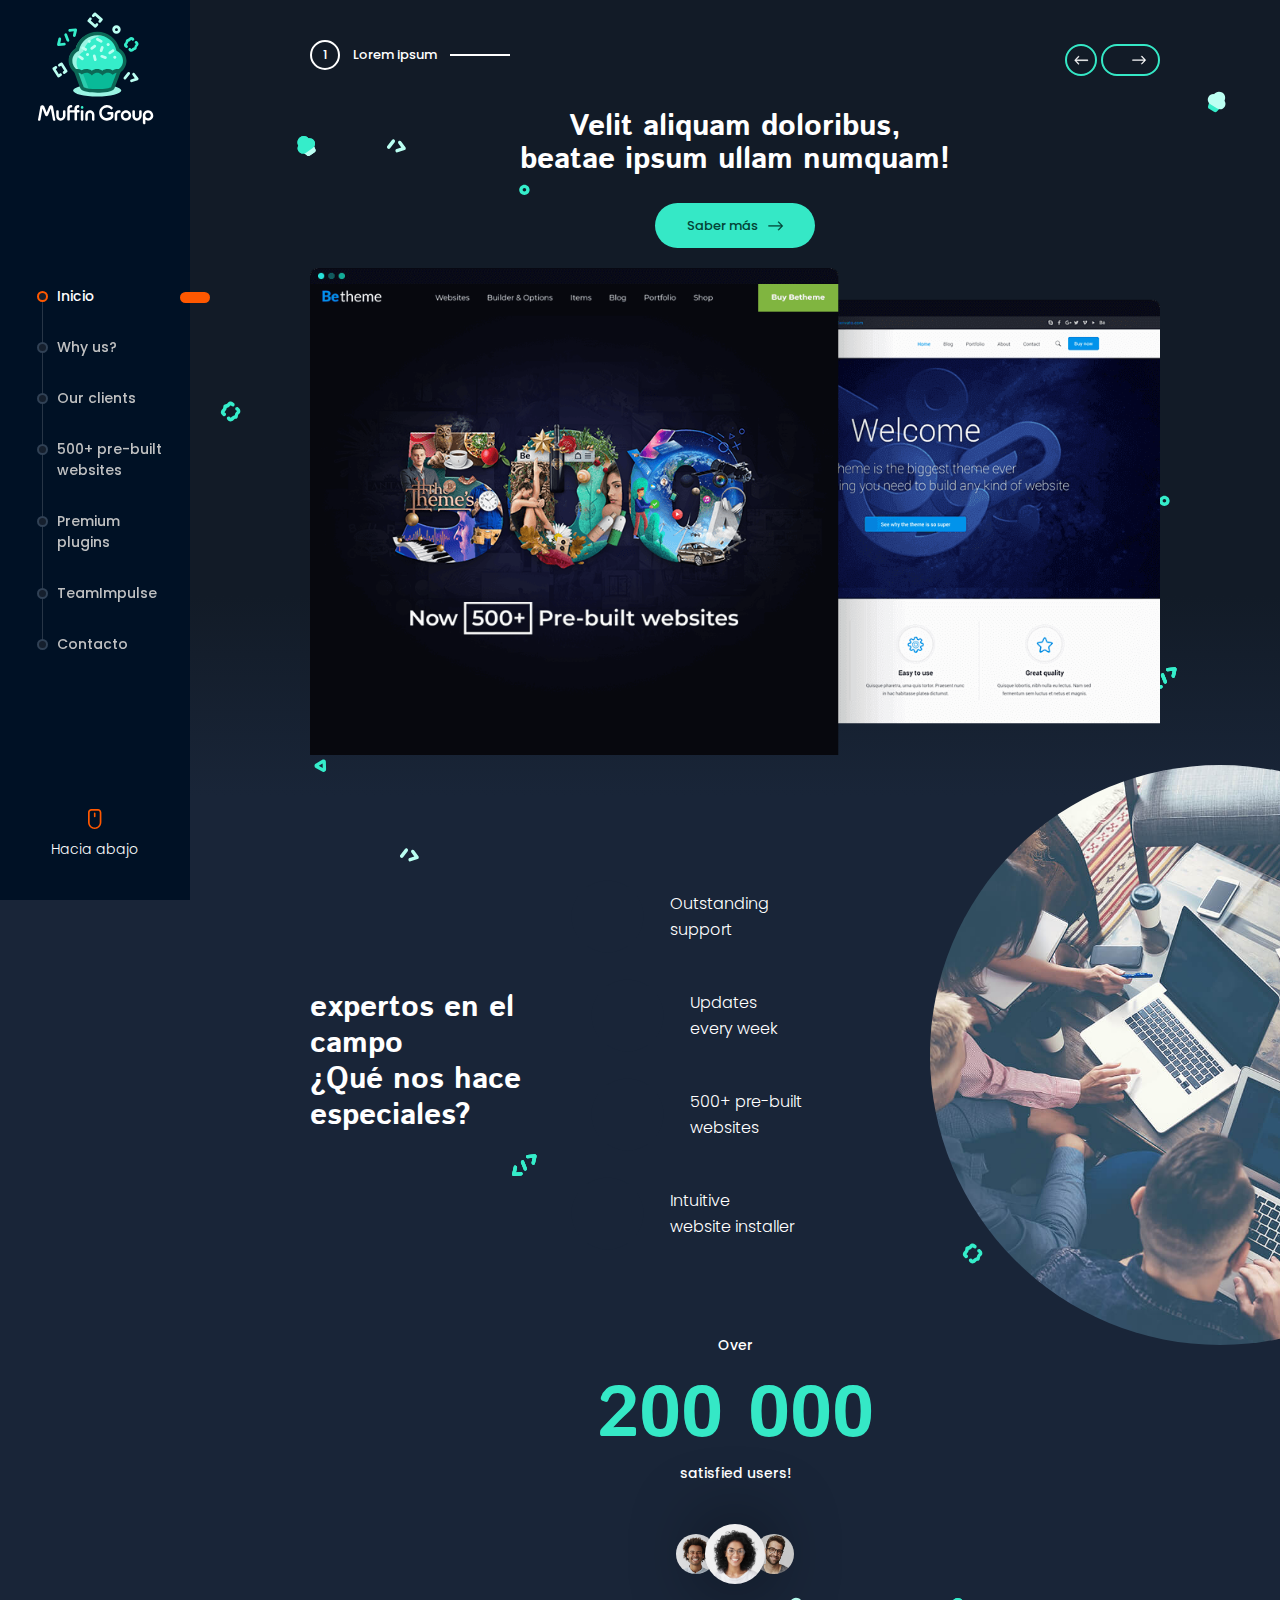
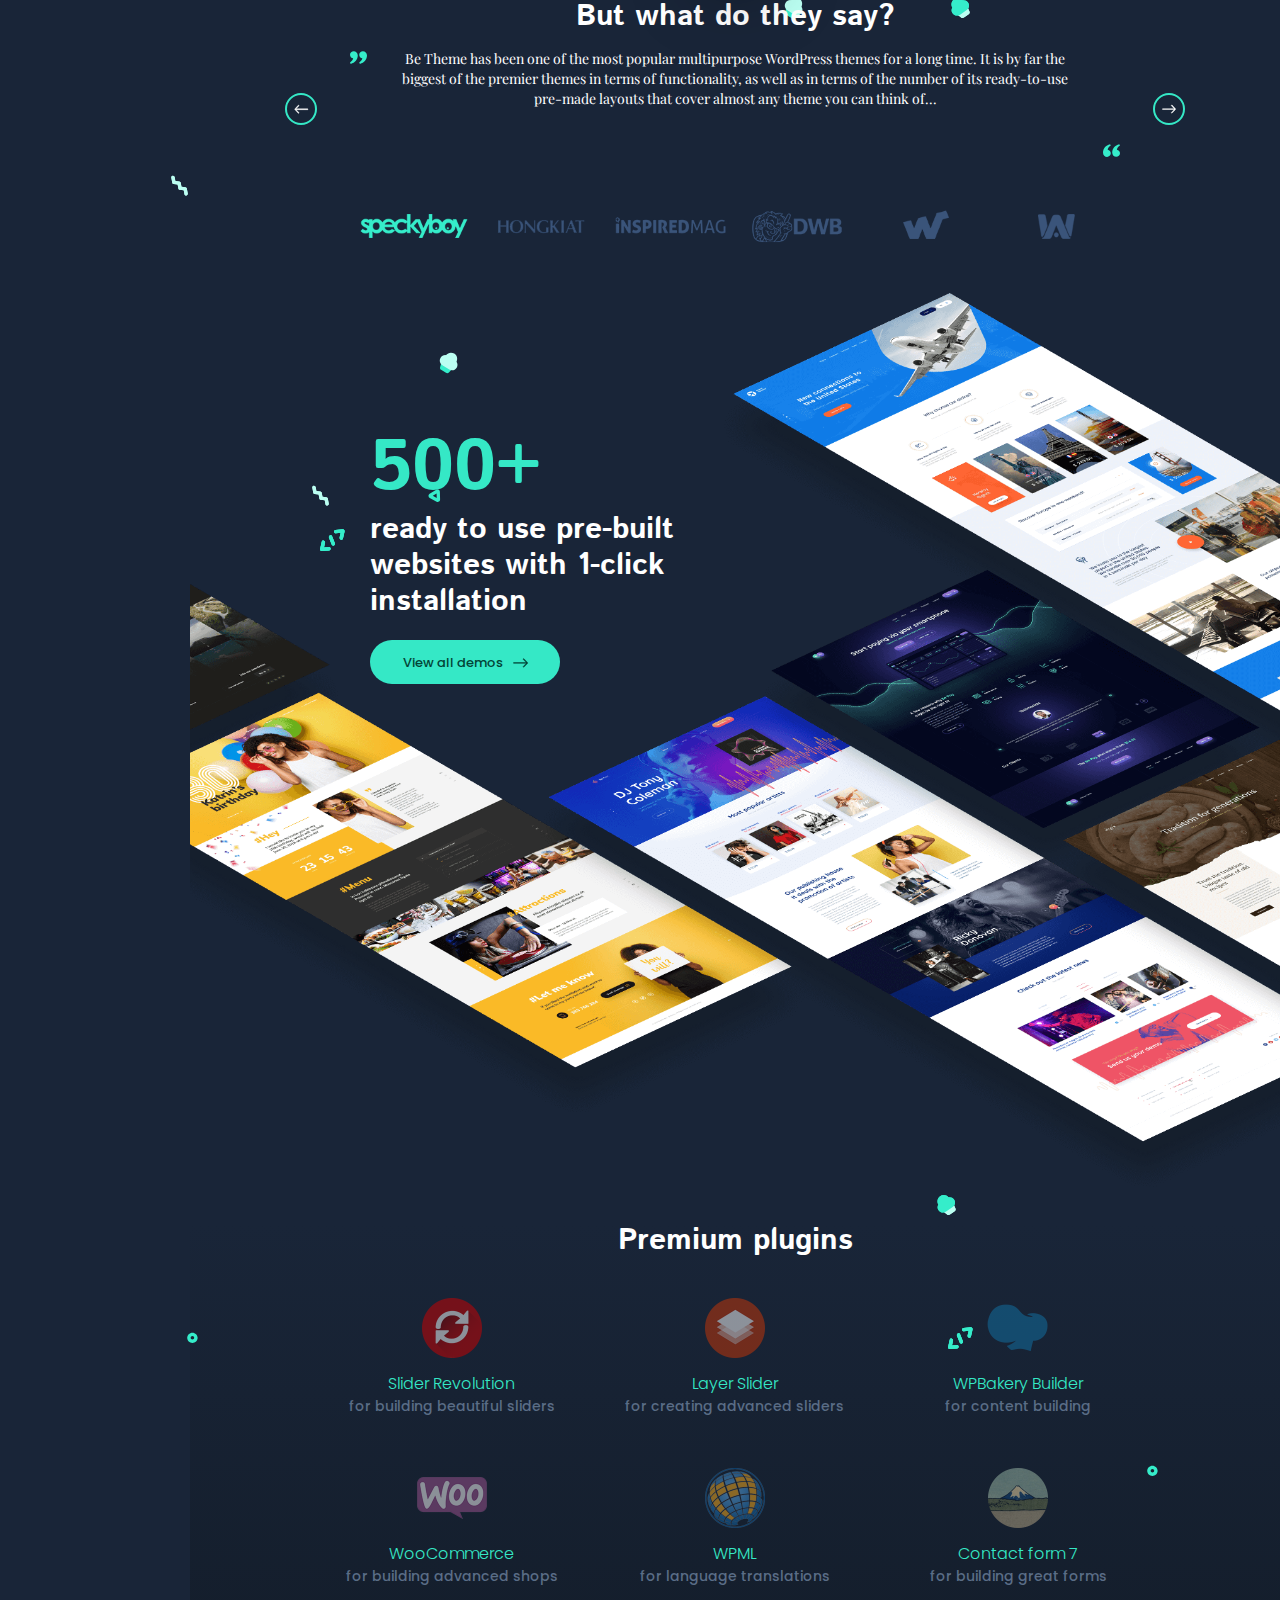
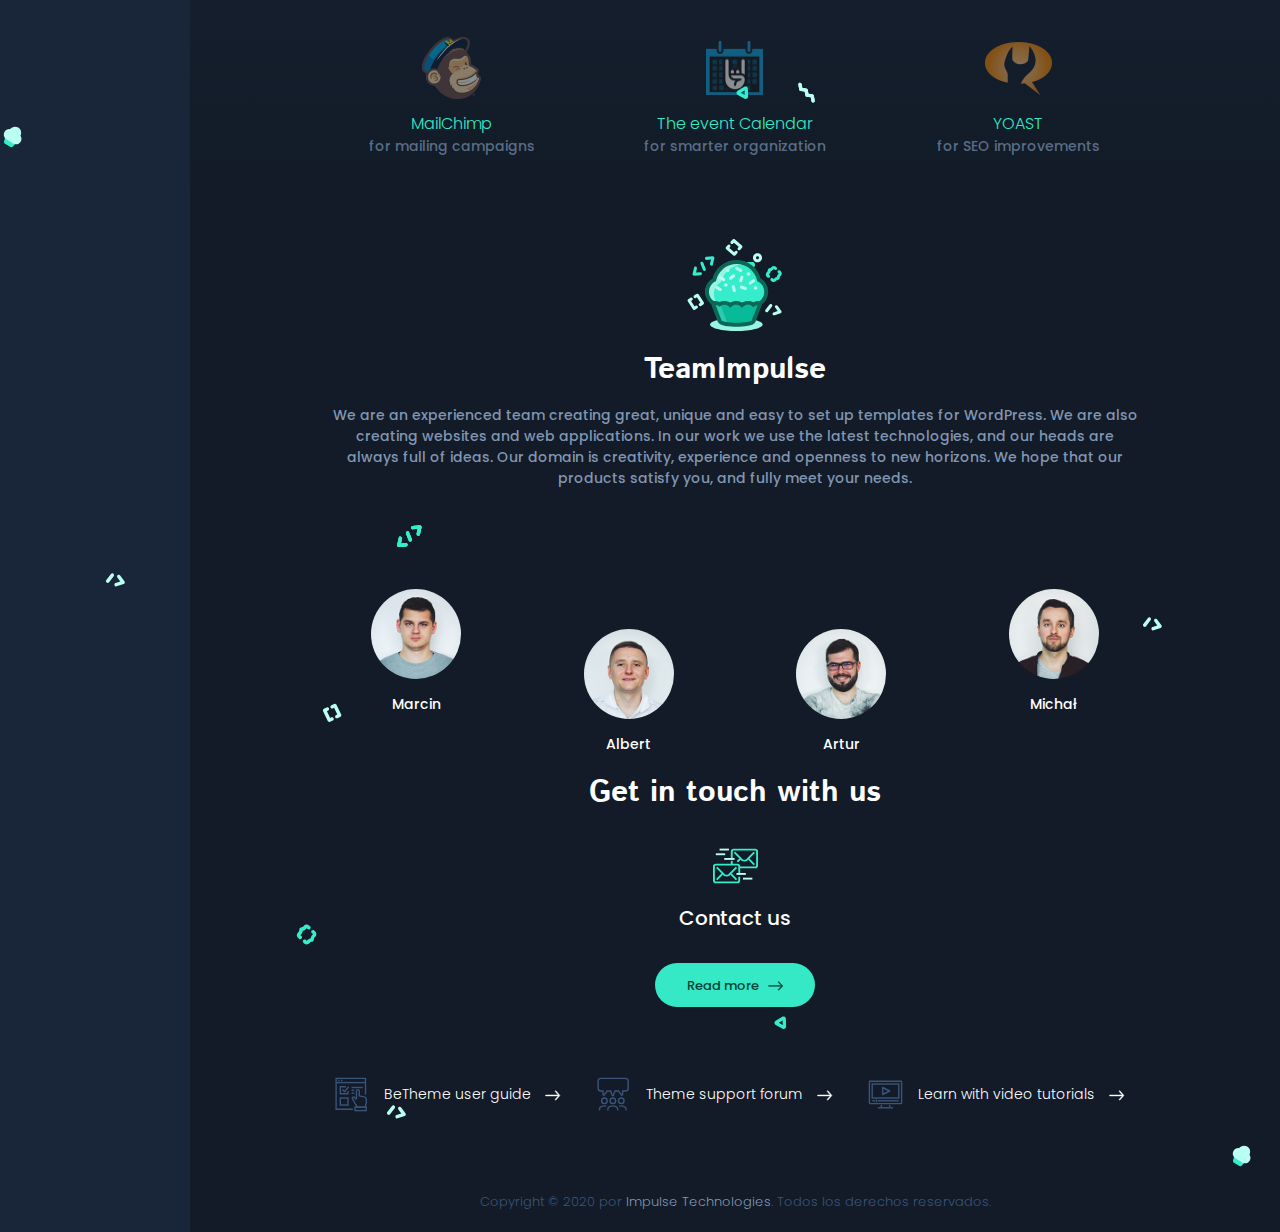
==== commit d2a833a7: "Actualización 28/05/2020" ====
--- a/index.html
+++ b/index.html
@@ -150,24 +150,24 @@
                                     <div class="navigation">
                                         <div class="column active">
                                             <div class="number"><div>1</div></div>
-                                            <div class="name">Be's author</div>
+                                            <div class="name">Lorem ipsum</div>
                                             <div class="preloader"><div><span></span></div></div>
                                         </div>
                                         <div class="column">
                                             <div class="number goToNext"><div>2</div></div>
-                                            <div class="name goToNext">500+ pre-built websites</div>
+                                            <div class="name goToNext">Lorem ipsum dolor sit amet</div>
                                             <div class="preloader"><div><span></span></div></div>
                                         </div>
                                         <div class="column">
                                             <div class="number goTo3Slide"><div>3</div></div>
-                                            <div class="name goTo3Slide">Muffin Builder</div>
+                                            <div class="name goTo3Slide">Lorem ipsum dolor amet</div>
                                         </div>
                                     </div>
                                     <div class="headline" data-parallax='{"y": -40}'>
-                                        <h1>The author of Betheme, <br>the biggest wordpress theme ever.</h1>
+                                        <h1>Velit aliquam doloribus, <br>beatae ipsum ullam numquam!</h1>
                                         <div class="button">
-                                            <a href="#" target="_blank">
-                                                Read more <span><img src="assets/images/arrow.svg" alt=""></span>
+                                            <a href="#">
+                                                Saber más <span><img src="assets/images/arrow.svg" alt=""></span>
                                             </a>
                                         </div>
                                     </div>
@@ -177,24 +177,24 @@
                                     <div class="navigation">
                                         <div class="column">
                                             <div class="number goToPrev"><div>1</div></div>
-                                            <div class="name goToPrev">Be's author</div>
+                                            <div class="name goToPrev">Lorem ipsum</div>
                                             <div class="preloader"><div><span></span></div></div>
                                         </div>
                                         <div class="column active">
                                             <div class="number"><div>2</div></div>
-                                            <div class="name">500+ pre-built websites</div>
+                                            <div class="name">Lorem ipsum dolor sit amet</div>
                                             <div class="preloader"><div><span></span></div></div>
                                         </div>
                                         <div class="column">
                                             <div class="number goToNext"><div>3</div></div>
-                                            <div class="name goToNext">Muffin Builder</div>
+                                            <div class="name goToNext">Lorem ipsum dolor amet</div>
                                         </div>
                                     </div>
                                     <div class="headline" data-parallax='{"y": -40}'>
-                                        <h1>500+ pre-built websites <br>available for all!</h1>
+                                        <h1>Lorem ipsum dolor <br>saepe obcaecati sapiente?</h1>
                                         <div class="button">
-                                            <a href="#" target="_blank">
-                                                Read more <span><img src="assets/images/arrow.svg" alt=""></span>
+                                            <a href="#">
+                                                Saber más <span><img src="assets/images/arrow.svg" alt=""></span>
                                             </a>
                                         </div>
                                     </div>
@@ -205,55 +205,28 @@
                                     <div class="navigation">
                                         <div class="column">
                                             <div class="number goToPrev"><div>2</div></div>
-                                            <div class="name goToPrev">500+ pre-built websites</div>
+                                            <div class="name goToPrev">Lorem ipsum dolor sit amet</div>
                                             <div class="preloader"><div><span></span></div></div>
                                         </div>
                                         <div class="column active">
                                             <div class="number"><div>3</div></div>
-                                            <div class="name">Muffin Builder</div>
+                                            <div class="name">Lorem ipsum dolor amet</div>
                                             <div class="preloader"><div><span></span></div></div>
                                         </div>
                                         <div class="column">
-                                            <div class="number goToNext"><div>4</div></div>
-                                            <div class="name goToNext">Outstanding support</div>
+                                            <div class="number goToNext"><div>1</div></div>
+                                            <div class="name goToNext">Lorem ipsum</div>
                                         </div>
                                     </div>
                                     <div class="headline" data-parallax='{"y": -40}'>
-                                        <h1>Building a website from scratch is easy. <br>No coding skills required!</h1>
+                                        <h1>Amet consectetur adipisicing elit. <br>corrupti nam perferendis</h1>
                                         <div class="button">
-                                            <a href="#" target="_blank">
-                                                Read more <span><img src="assets/images/arrow.svg" alt=""></span>
+                                            <a href="#">
+                                                Saber más <span><img src="assets/images/arrow.svg" alt=""></span>
                                             </a>
                                         </div>
                                     </div>
                                     <div class="slideImage"><img src="assets/images/slides/4.png" alt=""></div>
-                                </div>
-                                <div class="muffinSlide">
-                                    <div class="navigation">
-                                        <div class="column">
-                                            <div class="number goToPrev"><div>3</div></div>
-                                            <div class="name goToPrev">Muffin Builder</div>
-                                            <div class="preloader"><div><span></span></div></div>
-                                        </div>
-                                        <div class="column active">
-                                            <div class="number"><div>4</div></div>
-                                            <div class="name">Outstanding support</div>
-                                            <div class="preloader"><div><span></span></div></div>
-                                        </div>
-                                        <div class="column goTo1Slide">
-                                            <div class="number goToNext"><div>1</div></div>
-                                            <div class="name goToNext">Be's author</div>
-                                        </div>
-                                    </div>
-                                    <div class="headline" data-parallax='{"y": -40}'>
-                                        <h1>We always try to understand you <br>and help in any situation.</h1>
-                                        <div class="button">
-                                            <a href="#" target="_blank">
-                                                Read more <span><img src="assets/images/arrow.svg" alt=""></span>
-                                            </a>
-                                        </div>
-                                    </div>
-                                    <div class="slideImage"><img src="assets/images/slides/5.svg" alt="" width="800"></div>
                                 </div>
                             </div>
                         </div>
@@ -1107,7 +1080,9 @@
                                     <a href="https://www.youtube.com/user/MuffinGroup/videos" target="_blank" rel="nofollow"><span class="icon"><img src="assets/images/linkIcon3.svg" alt=""></span>Learn with video tutorials <span class="arrow"><img src="assets/images/arrow2.svg" alt=""></span></a>
                                 </div>
                             </div>
-                            <div class="copyright">Copyright © 2020 por <a href="#">Impulse Technologies</a>. Todos los derechos reservados. Escribenos a nuestras <a target="_blank" href="#">Redes</a>.</div>
+                            <div class="copyright">Copyright © 2020 por <a href="#">Impulse Technologies</a>. Todos los derechos reservados.
+                                <!-- Escribenos a nuestras <a target="_blank" href="#">Redes</a>. -->
+                            </div>
                         </div>
                     </div>
                 </div>
--- a/assets/css/muffin.css
+++ b/assets/css/muffin.css
@@ -382,9 +382,9 @@
   -o-transition: 0.2s;
   transition: 0.2s;
 }
-.sidebar .scrollDown a:hover span img {
+/* .sidebar .scrollDown a:hover span img {
   padding-bottom: 15px;
-}
+} */
 .sidebar .scrollUp {
   position: absolute;
   bottom: 40px;
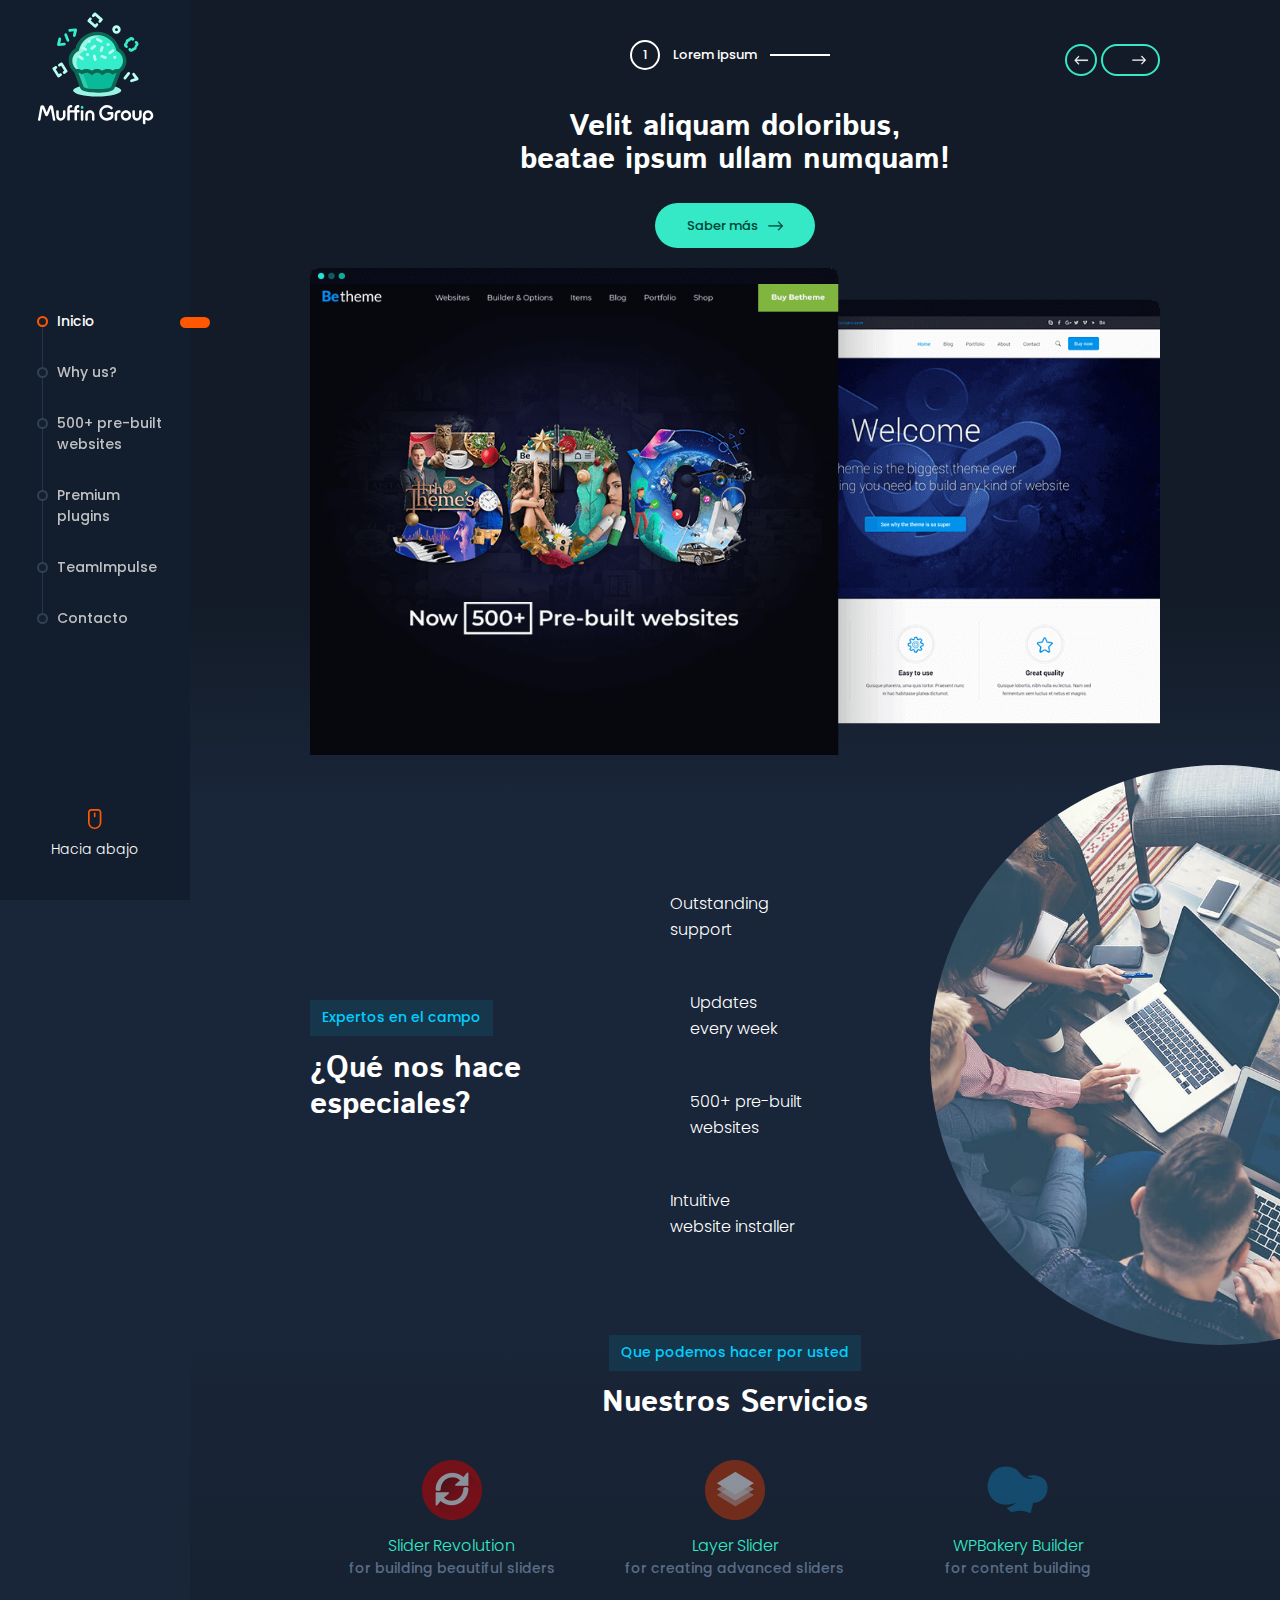
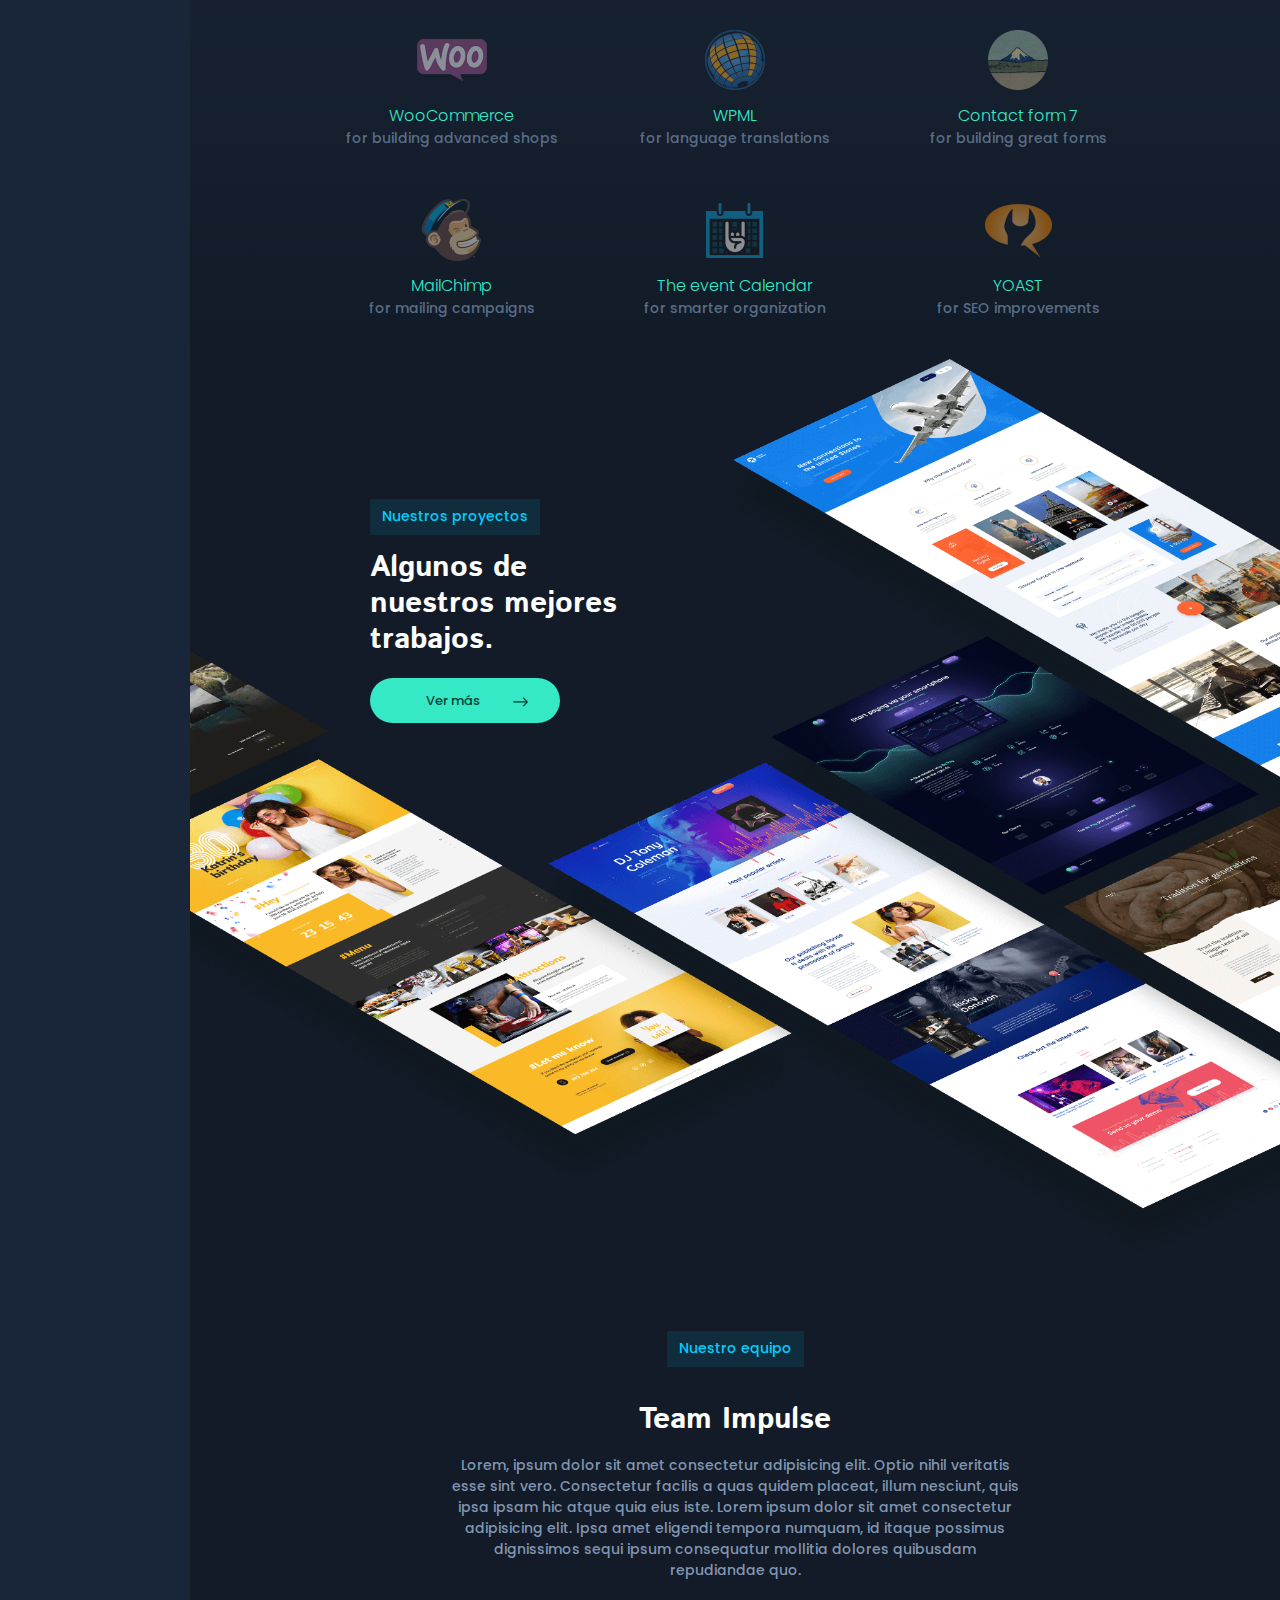
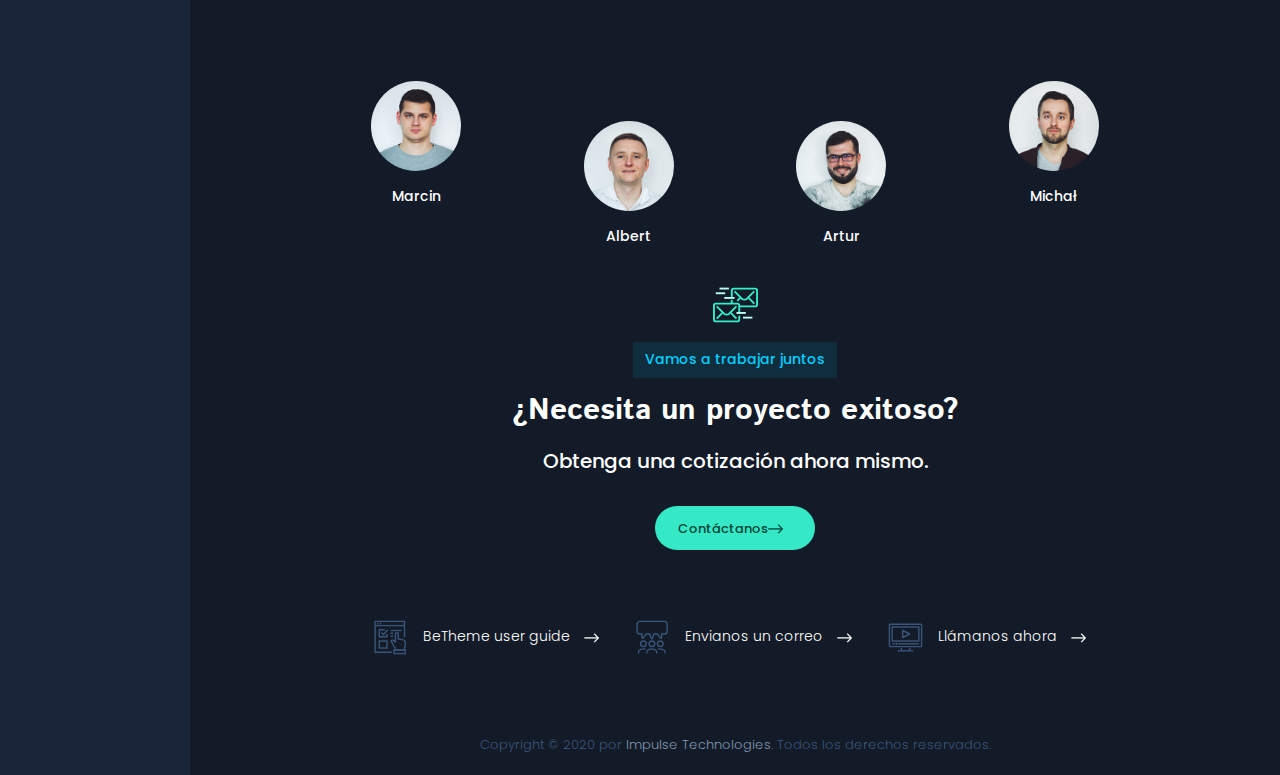
==== commit 11159a49: "Cambios de textos" ====
--- a/index.html
+++ b/index.html
@@ -93,7 +93,6 @@
                             <ul>
                                 <li class="button buttonHome"><a class="menu-links" menuanchor="homePage">Inicio</a></li>
                                 <li class="button buttonWhy"><a class="menu-links" menuanchor="whyPage" href="#whyPage">Why us?</a></li>
-                                <li class="button buttonClients"><a class="menu-links" menuanchor="clientsPage" href="#clientsPage">Our clients</a></li>
                                 <li class="button buttonWebsites"><a class="menu-links" menuanchor="websitesPage" href="#websitesPage">500+ pre-built websites</a></li>
                                 <li class="button buttonPremium"><a class="menu-links" menuanchor="premiumPage" href="#premiumPage">Premium plugins</a></li>
                                 <li class="button buttonWho"><a class="menu-links" menuanchor="teamimpulse" href="#teamimpulse">TeamImpulse</a></li>
@@ -116,7 +115,6 @@
                         <ul>
                             <li class="button buttonHome"><a class="menu-links" menuanchor="homePage"><span class="circle"></span><span class="line"></span>Inicio</a></li>
                             <li class="button buttonWhy"><a class="menu-links" menuanchor="whyPage" href="#whyPage"><span class="circle"></span><span class="line"></span>Why us?</a></li>
-                            <li class="button buttonClients"><a class="menu-links" menuanchor="clientsPage" href="#clientsPage"><span class="circle"></span><span class="line"></span>Our clients</a></li>
                             <li class="button buttonWebsites"><a class="menu-links" menuanchor="websitesPage" href="#websitesPage"><span class="circle"></span><span class="line"></span>500+ pre-built websites</a></li>
                             <li class="button buttonPremium"><a class="menu-links" menuanchor="premiumPage" href="#premiumPage"><span class="circle"></span><span class="line"></span>Premium plugins</a></li>
                             <li class="button buttonWho"><a class="menu-links" menuanchor="whoPage" href="#whoPage"><span class="circle"></span><span class="line"></span>TeamImpulse</a></li>
@@ -238,15 +236,16 @@
                         <div class="leftSvg">
                             <svg id="bigCirclesSvg" version="1.1" xmlns="https://www.w3.org/2000/svg" xmlns:xlink="https://www.w3.org/1999/xlink" x="0px" y="0px"
                                 viewBox="0 0 780 1560" enable-background="new 0 0 780 1560" xml:space="preserve">
-                                <path class="lineBig" stroke-dasharray="1000 1000" stroke-dashoffset="1000" fill="none" stroke="#3A547A" stroke-width="2" d="M0,6c427.5,0,774,341.5,774,769S427.5,1554,0,1554"/>
-                                <path class="lineMedium" fill="none" stroke="#3A547A" stroke-width="2" stroke-miterlimit="10" d="M0,199.5c320.6,0,580.5,254.9,580.5,575.5S320.6,1360.5,0,1360.5"/>
+                                <path class="lineBig" stroke-dasharray="1000 1000" stroke-dashoffset="1000" fill="none" stroke="#00A69C" stroke-width="2" d="M0,6c427.5,0,774,341.5,774,769S427.5,1554,0,1554"/>
+                                <path class="lineMedium" fill="none" stroke="#00A69C" stroke-width="2" stroke-miterlimit="10" d="M0,199.5c320.6,0,580.5,254.9,580.5,575.5S320.6,1360.5,0,1360.5"/>
                             </svg>
                         </div>
                         <div class="rightPhoto"></div>
                         <div class="wrapper">
                             <div class="whyTable">
                                 <div class="whyColumnLeft">
-                                    <h2>expertos en el campo <br> ¿Qué nos hace<br>especiales?</h2>
+                                    <span class="sub-title">Expertos en el campo</span>
+                                    <h2>¿Qué nos hace <br>especiales?</h2>
                                 </div>
                                 <div class="whyColumnCenter">
                                     <div class="icons">
@@ -254,7 +253,7 @@
                                             <div class="circle">
                                                 <svg version="1.1" id="whyCircle1" xmlns="https://www.w3.org/2000/svg" xmlns:xlink="https://www.w3.org/1999/xlink" x="0px" y="0px"
                                                     viewBox="0 0 100 100" enable-background="new 0 0 100 100" xml:space="preserve">
-                                                    <circle class="circle1" fill="#192538" stroke="#3A547A" stroke-width="2" stroke-miterlimit="10" cx="50" cy="50" r="48"/>
+                                                    <circle class="circle1" fill="#192538" stroke="#00A69C" stroke-width="2" stroke-miterlimit="10" cx="50" cy="50" r="48"/>
                                                 </svg>
                                                 <img src="assets/images/whyIcon1.svg" alt="">
                                             </div>
@@ -264,7 +263,7 @@
                                             <div class="circle">
                                                 <svg version="1.1" id="whyCircle2" xmlns="https://www.w3.org/2000/svg" xmlns:xlink="https://www.w3.org/1999/xlink" x="0px" y="0px"
                                                     viewBox="0 0 100 100" enable-background="new 0 0 100 100" xml:space="preserve">
-                                                    <circle class="circle2" fill="#192538" stroke="#3A547A" stroke-width="2" stroke-miterlimit="10" cx="50" cy="50" r="48"/>
+                                                    <circle class="circle2" fill="#192538" stroke="#00A69C" stroke-width="2" stroke-miterlimit="10" cx="50" cy="50" r="48"/>
                                                 </svg>
                                                 <img src="assets/images/whyIcon2.svg" alt="">
                                             </div>
@@ -274,7 +273,7 @@
                                             <div class="circle">
                                                 <svg version="1.1" id="whyCircle3" xmlns="https://www.w3.org/2000/svg" xmlns:xlink="https://www.w3.org/1999/xlink" x="0px" y="0px"
                                                     viewBox="0 0 100 100" enable-background="new 0 0 100 100" xml:space="preserve">
-                                                    <circle class="circle3" fill="#192538" stroke="#3A547A" stroke-width="2" stroke-miterlimit="10" cx="50" cy="50" r="48"/>
+                                                    <circle class="circle3" fill="#192538" stroke="#00A69C" stroke-width="2" stroke-miterlimit="10" cx="50" cy="50" r="48"/>
                                                 </svg>
                                                 <img src="assets/images/whyIcon3.svg" alt="">
                                             </div>
@@ -284,7 +283,7 @@
                                             <div class="circle">
                                                 <svg version="1.1" id="whyCircle4" xmlns="https://www.w3.org/2000/svg" xmlns:xlink="https://www.w3.org/1999/xlink" x="0px" y="0px"
                                                     viewBox="0 0 100 100" enable-background="new 0 0 100 100" xml:space="preserve">
-                                                    <circle class="circle4" fill="#192538" stroke="#3A547A" stroke-width="2" stroke-miterlimit="10" cx="50" cy="50" r="48"/>
+                                                    <circle class="circle4" fill="#192538" stroke="#00A69C" stroke-width="2" stroke-miterlimit="10" cx="50" cy="50" r="48"/>
                                                 </svg>
                                                 <img src="assets/images/whyIcon4.svg" alt="">
                                             </div>
@@ -297,7 +296,7 @@
                     </div>
                 </div>
 <!-- testimonios -->
-                <div class="section fp-auto-height">
+                <!-- <div class="section fp-auto-height">
                     <div class="clientsSection">
                         <div class="wrapper">
                             <div class="headline" data-parallax='{"y": -40}'>
@@ -694,15 +693,104 @@
                             </div>
                         </div>
                     </div>
+                </div> -->
+
+<!-- servicios -->
+                <div class="section fp-auto-height">
+                    <div class="premiumSection">
+                        <div class="wrapper">
+                            <div class="headline" data-parallax='{"y": -40}'>
+                                <span class="sub-title">Que podemos hacer por usted</span>
+                                <h2>Nuestros Servicios</h2>
+                            </div>
+                            <div class="items">
+
+                                <div class="item">
+                                    <div class="itemContainer">
+                                      <a target="_blank" href="https://codecanyon.net/item/slider-revolution-responsive-wordpress-plugin/2751380?ref=muffingroup">
+                                        <div class="icon"><img src="assets/images/plugins/14.png" width="60" alt=""></div>
+                                        <div class="title">Slider Revolution</div>
+                                        <div class="desc">for building beautiful sliders</div>
+                                      </a>
+                                    </div>
+                                </div>
+                                <div class="item">
+                                    <div class="itemContainer">
+                                      <a target="_blank" href="https://codecanyon.net/item/layerslider-responsive-wordpress-slider-plugin/1362246?ref=muffingroup">
+                                        <div class="icon"><img src="assets/images/plugins/13.png" width="60" alt=""></div>
+                                        <div class="title">Layer Slider</div>
+                                        <div class="desc">for creating advanced sliders</div>
+                                      </a>
+                                    </div>
+                                </div>
+
+                                <div class="item">
+                                    <div class="itemContainer">
+                                      <a target="_blank" href="https://codecanyon.net/item/visual-composer-page-builder-for-wordpress/242431?ref=muffingroup">
+                                        <div class="icon"><img src="assets/images/plugins/10.png" width="70" alt=""></div>
+                                        <div class="title">WPBakery Builder</div>
+                                        <div class="desc">for content building</div>
+                                      </a>
+                                    </div>
+                                </div>
+                                <div class="item">
+                                    <div class="itemContainer">
+                                        <div class="icon"><img src="assets/images/plugins/1.png" width="70" alt=""></div>
+                                        <div class="title">WooCommerce</div>
+                                        <div class="desc">for building advanced shops</div>
+                                    </div>
+                                </div>
+                                <div class="item">
+                                    <div class="itemContainer">
+                                      <a target="_blank" href="https://wpml.org/?aid=29349&amp;affiliate_key=aCEsSE0ka33p">
+                                        <div class="icon"><img src="assets/images/plugins/2.png" width="60" alt=""></div>
+                                        <div class="title">WPML</div>
+                                        <div class="desc">for language translations</div>
+                                      </a>
+                                    </div>
+                                </div>
+                                <div class="item">
+                                    <div class="itemContainer">
+                                        <div class="icon"><img src="assets/images/plugins/4.png" width="60" alt=""></div>
+                                        <div class="title">Contact form 7</div>
+                                        <div class="desc">for building great forms</div>
+                                    </div>
+                                </div>
+                                <div class="item">
+                                    <div class="itemContainer">
+                                        <div class="icon"><img src="assets/images/plugins/5.png" width="59" alt=""></div>
+                                        <div class="title">MailChimp</div>
+                                        <div class="desc">for mailing campaigns</div>
+                                    </div>
+                                </div>
+                                <div class="item">
+                                    <div class="itemContainer">
+                                        <div class="icon"><img src="assets/images/plugins/6.png" width="57" alt=""></div>
+                                        <div class="title">The event Calendar</div>
+                                        <div class="desc">for smarter organization</div>
+                                    </div>
+                                </div>
+                                <div class="item">
+                                    <div class="itemContainer">
+                                        <div class="icon"><img src="assets/images/plugins/7.png" width="67" alt=""></div>
+                                        <div class="title">YOAST</div>
+                                        <div class="desc">for SEO improvements</div>
+                                    </div>
+                                </div>
+
+                            </div>
+                        </div>
+                    </div>
                 </div>
 <!-- proyectos -->
                 <div class="section fp-auto-height">
-                    <div class="websitesSection">
+                    <div class="websitesSection proyects">
                         <div class="wrapper">
                             <div data-parallax='{"y": -60}' class="content">
                                 <div class="number">
-                                    <h2>500+</h2>
-                                    <svg version="1.1" id="Layer_1" xmlns="https://www.w3.org/2000/svg" xmlns:xlink="https://www.w3.org/1999/xlink" x="0px" y="0px"
+                                    <span class="sub-title">Nuestros proyectos</span>
+                                    <!-- <h2>500+</h2> -->
+                                    <!-- <svg version="1.1" id="Layer_1" xmlns="https://www.w3.org/2000/svg" xmlns:xlink="https://www.w3.org/1999/xlink" x="0px" y="0px"
                                          viewBox="0 0 702 227" enable-background="new 0 0 702 227" xml:space="preserve">
                                         <path fill="none" class="number5" stroke="#3A547A" stroke-width="2" stroke-miterlimit="10" d="M5.5,203.1c-3.2-4.3-3.7-8-1.3-11.1l10.3-14.1c4.1-5.7,9.1-5.8,14.9-0.4c3.5,3.2,8.9,6.1,16.3,8.7
                                       		c7.3,2.6,14.6,3.9,22,3.9c11.1,0,20.5-3.1,28.2-9.4c7.7-6.2,11.5-15.4,11.5-27.4c0-11.4-2.1-20.7-6.4-27.7
@@ -724,103 +812,17 @@
                                         <path fill="none" class="numberPlus" stroke="#3A547A" stroke-width="2" stroke-miterlimit="10" d="M534.8,125.3c-6.2,0-9.3-2.4-9.3-7.3v-12.6c0-4.9,3.1-7.3,9.3-7.3h63.8V34.2c0-6.2,2.4-9.3,7.3-9.3h12.6
                                       		c4.9,0,7.3,3.1,7.3,9.3V98h63.8c6.2,0,9.3,2.4,9.3,7.3V118c0,4.9-3.1,7.3-9.3,7.3h-63.8v63.8c0,6.2-2.4,9.3-7.3,9.3h-12.6
                                       		c-4.9,0-7.3-3.1-7.3-9.3v-63.8H534.8z"/>
-                                    </svg>
-                                </div>
-                                <div class="title">ready to use pre-built <br>websites with 1-click <br>installation</div>
+                                    </svg> -->
+                                </div>
+                                <div class="title">Algunos de <br>nuestros mejores <br>trabajos.</div>
                                 <div class="button">
-                                    <a target="_blank" href="https://themes.muffingroup.com/be/splash/">
-                                        View all demos <span><img src="assets/images/arrow.svg" alt=""></span>
+                                    <a target="_blank" href="#">
+                                        Ver más <span><img src="assets/images/arrow.svg" alt=""></span>
                                     </a>
                                 </div>
                             </div>
                         </div>
                         <img data-parallax='{"y": 60}' src="assets/images/websites.png" alt="" class="photoBg">
-                    </div>
-                </div>
-<!-- servicios -->
-                <div class="section fp-auto-height">
-                    <div class="premiumSection">
-                        <div class="wrapper">
-                            <div class="headline" data-parallax='{"y": -40}'>
-                                <h2>Premium plugins</h2>
-                            </div>
-                            <div class="items">
-
-                                <div class="item">
-                                    <div class="itemContainer">
-                                      <a target="_blank" href="https://codecanyon.net/item/slider-revolution-responsive-wordpress-plugin/2751380?ref=muffingroup">
-                                        <div class="icon"><img src="assets/images/plugins/14.png" width="60" alt=""></div>
-                                        <div class="title">Slider Revolution</div>
-                                        <div class="desc">for building beautiful sliders</div>
-                                      </a>
-                                    </div>
-                                </div>
-                                <div class="item">
-                                    <div class="itemContainer">
-                                      <a target="_blank" href="https://codecanyon.net/item/layerslider-responsive-wordpress-slider-plugin/1362246?ref=muffingroup">
-                                        <div class="icon"><img src="assets/images/plugins/13.png" width="60" alt=""></div>
-                                        <div class="title">Layer Slider</div>
-                                        <div class="desc">for creating advanced sliders</div>
-                                      </a>
-                                    </div>
-                                </div>
-
-                                <div class="item">
-                                    <div class="itemContainer">
-                                      <a target="_blank" href="https://codecanyon.net/item/visual-composer-page-builder-for-wordpress/242431?ref=muffingroup">
-                                        <div class="icon"><img src="assets/images/plugins/10.png" width="70" alt=""></div>
-                                        <div class="title">WPBakery Builder</div>
-                                        <div class="desc">for content building</div>
-                                      </a>
-                                    </div>
-                                </div>
-                                <div class="item">
-                                    <div class="itemContainer">
-                                        <div class="icon"><img src="assets/images/plugins/1.png" width="70" alt=""></div>
-                                        <div class="title">WooCommerce</div>
-                                        <div class="desc">for building advanced shops</div>
-                                    </div>
-                                </div>
-                                <div class="item">
-                                    <div class="itemContainer">
-                                      <a target="_blank" href="https://wpml.org/?aid=29349&amp;affiliate_key=aCEsSE0ka33p">
-                                        <div class="icon"><img src="assets/images/plugins/2.png" width="60" alt=""></div>
-                                        <div class="title">WPML</div>
-                                        <div class="desc">for language translations</div>
-                                      </a>
-                                    </div>
-                                </div>
-                                <div class="item">
-                                    <div class="itemContainer">
-                                        <div class="icon"><img src="assets/images/plugins/4.png" width="60" alt=""></div>
-                                        <div class="title">Contact form 7</div>
-                                        <div class="desc">for building great forms</div>
-                                    </div>
-                                </div>
-                                <div class="item">
-                                    <div class="itemContainer">
-                                        <div class="icon"><img src="assets/images/plugins/5.png" width="59" alt=""></div>
-                                        <div class="title">MailChimp</div>
-                                        <div class="desc">for mailing campaigns</div>
-                                    </div>
-                                </div>
-                                <div class="item">
-                                    <div class="itemContainer">
-                                        <div class="icon"><img src="assets/images/plugins/6.png" width="57" alt=""></div>
-                                        <div class="title">The event Calendar</div>
-                                        <div class="desc">for smarter organization</div>
-                                    </div>
-                                </div>
-                                <div class="item">
-                                    <div class="itemContainer">
-                                        <div class="icon"><img src="assets/images/plugins/7.png" width="67" alt=""></div>
-                                        <div class="title">YOAST</div>
-                                        <div class="desc">for SEO improvements</div>
-                                    </div>
-                                </div>
-
-                            </div>
-                        </div>
                     </div>
                 </div>
 <!-- #teamimpulse -->
@@ -828,8 +830,9 @@
                     <div class="whoSection">
                         <div class="wrapper">
                             <div class="intro" data-parallax='{"y": -40}'>
-                                <img src="assets/images/logo2.svg" alt="">
-                                <div class="pattern2">
+                                <!-- <img src="assets/images/logo2.svg" alt=""> -->
+                                <span class="sub-title">Nuestro equipo</span>
+                                <!-- <div class="pattern2">
                                     <div data-parallax='{"y": 100, "x": -800, "scale": 0.5, "rotateZ": -190}'><img src="assets/images/pattern/7.svg" alt=""></div>
                                     <div data-parallax='{"y": -400, "x": 500, "scale": 0.5, "rotateZ": 420}'><img src="assets/images/pattern/5.svg" alt=""></div>
                                     <div data-parallax='{"y": 600, "x": -400, "scale": 0.5, "rotateZ": 360}'><img src="assets/images/pattern/3.svg" alt=""></div>
@@ -846,9 +849,9 @@
                                     <div data-parallax='{"y": -100, "x": 400, "scale": 0.75, "rotateZ": 400}'><img src="assets/images/pattern/2.svg" alt=""></div>
                                     <div data-parallax='{"y": 200, "x": 300, "scale": 0.5, "rotateZ": 290}'><img src="assets/images/pattern/5.svg" alt=""></div>
                                     <div data-parallax='{"y": -100, "x": -100, "scale": 0.75, "rotateZ": 190}'><img src="assets/images/pattern/8.svg" alt=""></div>
-                                </div>
-                            </div>
-                            <h2 data-parallax='{"y": -20}'>TeamImpulse</h2>
+                                </div> -->
+                            </div>
+                            <h2 data-parallax='{"y": -20}'>Team Impulse</h2>
                             <div class="columns">
                                 <!-- <div class="leftColumn">
                                     <div class="rowContainer">
@@ -873,7 +876,7 @@
                                 </div> -->
                                 <div class="centerColumn">
                                     <div class="columnContainer">
-                                        We are an experienced team creating great, unique and easy to set up templates for WordPress. We are also creating websites and web applications. In our work we use the latest technologies, and our heads are always full of ideas. Our domain is creativity, experience and openness to new horizons. We hope that our products satisfy you, and fully meet your needs.
+                                        Lorem, ipsum dolor sit amet consectetur adipisicing elit. Optio nihil veritatis esse sint vero. Consectetur facilis a quas quidem placeat, illum nesciunt, quis ipsa ipsam hic atque quia eius iste. Lorem ipsum dolor sit amet consectetur adipisicing elit. Ipsa amet eligendi tempora numquam, id itaque possimus dignissimos sequi ipsum consequatur mollitia dolores quibusdam repudiandae quo.
                                     </div>
                                 </div>
                                 <!-- <div class="rightColumn">
@@ -975,109 +978,45 @@
                 <div class="section fp-auto-height">
                     <div class="contactSection">
                         <div class="wrapper">
-                            <h2 data-parallax='{"y": -40}'>Get in touch with us</h2>
+                            <div class="column">
+                                <div class="icon" data-parallax='{"y": -40}'><img src="assets/images/contactIcon2.svg" alt=""></div>
+                                <span data-parallax='{"y": -40}' class="sub-title">Vamos a trabajar juntos</span>
+                            </div>
+                            <h2 data-parallax='{"y": -40}'>¿Necesita un proyecto exitoso?</h2>
                             <div class="columns">
                                 <!-- <div class="column">
                                     <div class="icon" data-parallax='{"y": -40}'><img src="assets/images/contactIcon1.svg" alt=""></div>
                                     <div class="title" data-parallax='{"y": -20}'>
                                         <div>Support contacto</div>
-                                        <svg version="1.1" xmlns="https://www.w3.org/2000/svg" xmlns:xlink="https://www.w3.org/1999/xlink" x="0px" y="0px"
-                                            viewBox="0 0 550 110" style="enable-background:new 0 0 550 110;" xml:space="preserve">
-                                            <g>
-                                                <path class="letter1" style="fill:none;stroke:#3A547A;stroke-width:1.9775;stroke-miterlimit:10;" d="M82.2,104.3c-3.2,0-4.8-1.7-4.8-5.1V11.4
-                                                    c0-3.4,1.6-5.1,4.8-5.1h54.1c3.4,0,5.1,1.5,5.1,4.4v8.1c0,3-1.7,4.4-5.1,4.4H97.4V47h33.3c3.4,0,5.1,1.5,5.1,4.4v8.1
-                                                    c0,3-1.7,4.4-5.1,4.4H97.4v35.2c0,3.4-1.6,5.1-4.8,5.1H82.2z"/>
-                                                <path class="letter2" style="fill:none;stroke:#3A547A;stroke-width:1.9775;stroke-miterlimit:10;" d="M152.4,68.4c0-11.6,3-20.7,9-27.3
-                                                    c6-6.6,14.9-9.9,26.8-9.9c11.8,0,20.8,3.3,26.8,9.9c6,6.6,9,15.7,9,27.3s-3,20.7-9,27.3c-6,6.6-14.9,9.9-26.8,9.9
-                                                    c-11.8,0-20.8-3.3-26.8-9.9C155.4,89.1,152.4,80,152.4,68.4z M172.6,68.4c0,8.7,1.3,14.8,4,18.4s6.5,5.4,11.5,5.4
-                                                    c5,0,8.9-1.8,11.5-5.4s4-9.8,4-18.4c0-8.7-1.3-14.8-4-18.4s-6.5-5.4-11.5-5.4c-5,0-8.9,1.8-11.5,5.4S172.6,59.7,172.6,68.4z"/>
-                                                <path class="letter3" style="fill:none;stroke:#3A547A;stroke-width:1.9775;stroke-miterlimit:10;" d="M242.7,104.3c-2.7,0-4.1-1.4-4.1-4.1V36.6
-                                                    c0-2.7,1.4-4.1,4.1-4.1h10.8c2.7,0,4.1,1.4,4.1,4.1v5.6c1.2-2.9,3.2-5.5,6-7.7c2.8-2.2,6.1-3.3,10-3.3c2.6,0,4.8,0.3,6.5,1
-                                                    c1.6,0.6,2.2,1.7,1.8,3.3l-1.9,8.1c-0.4,1.8-1.6,2.4-3.7,1.6c-1.2-0.4-2.3-0.6-3.4-0.6c-4.4,0-8.1,2.6-10.9,7.9
-                                                    c-2.9,5.2-4.3,12.9-4.3,22.9v24.9c0,2.7-1.4,4.1-4.1,4.1H242.7z"/>
-                                                <path class="letter4" style="fill:none;stroke:#3A547A;stroke-width:1.9775;stroke-miterlimit:10;" d="M292.2,74.5V36.6c0-2.7,1.4-4.1,4.1-4.1h10.9
-                                                    c2.7,0,4.1,1.4,4.1,4.1v32.9c0,9.9,0.7,16.2,2.1,18.8s4.2,3.9,8.6,3.9c4.7,0,8.3-1.9,10.7-5.6c2.4-3.7,3.7-11.4,3.7-23.1V36.6
-                                                    c0-2.7,1.4-4.1,4.1-4.1h10.9c2.7,0,4.1,1.4,4.1,4.1v63.6c0,2.7-1.4,4.1-4.1,4.1h-10.8c-2.7,0-4.1-1.4-4.1-4.1v-4
-                                                    c-2.1,3.6-4.8,6.1-8.1,7.4s-7.2,2-11.6,2c-7,0-12.8-2.2-17.4-6.7C294.6,94.5,292.2,86.3,292.2,74.5z"/>
-                                                <path class="letter5" style="fill:none;stroke:#3A547A;stroke-width:1.9775;stroke-miterlimit:10;" d="M378.1,104.3c-2.7,0-4.1-1.4-4.1-4.1V36.6
-                                                    c0-2.7,1.4-4.1,4.1-4.1h10.8c2.7,0,4.1,1.4,4.1,4.1v4c1.4-2.9,3.7-5.2,6.9-6.9c3.2-1.7,6.3-2.5,9.1-2.5c5.6,0,10,1,13.1,2.9
-                                                    c3.1,1.9,5.3,4.1,6.5,6.5h0.3c4-3.9,7.7-6.5,11-7.7c3.3-1.2,7.5-1.8,12.6-1.8c6.9,0,12.6,2.2,17.4,6.7c4.7,4.5,7.1,12.6,7.1,24.5
-                                                    v37.9c0,2.7-1.4,4.1-4.1,4.1h-10.9c-2.7,0-4.1-1.4-4.1-4.1V67.2c0-9.9-0.7-16.2-2.1-18.8c-1.4-2.6-3.9-3.9-7.4-3.9
-                                                    c-3.3,0-6.3,1.9-9.1,5.6c-2.7,3.7-4.1,11.4-4.1,23.1v26.9c0,2.7-1.4,4.1-4.1,4.1h-10.9c-2.7,0-4.1-1.4-4.1-4.1V67.2
-                                                    c0-9.9-0.7-16.2-2.1-18.8s-3.9-3.9-7.5-3.9c-3.3,0-6.4,1.9-9.1,5.6c-2.8,3.7-4.1,11.4-4.1,23.1v26.9c0,2.7-1.4,4.1-4.1,4.1H378.1z"
-                                                    />
-                                            </g>
-                                        </svg>
                                     </div>
                                     <div class="button">
-                                        <a href="https://forum.muffingroup.com/" target="_blank">
+                                        <a href="#" target="_blank">
                                             Read more <span><img src="assets/images/arrow.svg" alt=""></span>
                                         </a>
                                     </div>
                                 </div> -->
                                 <div class="column">
-                                    <div class="icon" data-parallax='{"y": -40}'><img src="assets/images/contactIcon2.svg" alt=""></div>
+                                    <!-- <div class="icon" data-parallax='{"y": -40}'><img src="assets/images/contactIcon2.svg" alt=""></div> -->
                                     <div class="title" data-parallax='{"y": -20}'>
-                                        <div>Contact us</div>
-                                        <svg version="1.1" xmlns="https://www.w3.org/2000/svg" xmlns:xlink="https://www.w3.org/1999/xlink" x="0px" y="0px"
-                                            viewBox="0 0 550 110" style="enable-background:new 0 0 550 110;" xml:space="preserve">
-                                            <g>
-                                                <path class="letter6" style="fill:none;stroke:#3A547A;stroke-width:1.9775;stroke-miterlimit:10;" d="M15.4,55.3c0-15.7,4-28.2,12-37.5
-                                                    c8-9.3,19.5-13.9,34.5-13.9c8.7,0,16,1.3,22,4c6,2.7,10.3,6.6,12.7,11.7c1.6,3.4,1.4,5.7-0.8,6.8l-8.2,4.4
-                                                    c-2.9,1.5-5.2,0.7-7.1-2.6c-1.2-2.1-3.4-4-6.6-5.7c-3.2-1.7-7-2.5-11.3-2.5c-9.6,0-16.3,3-20.1,9.1c-3.8,6-5.7,14.8-5.7,26.1
-                                                    c0,11.4,1.9,20.1,5.7,26.1c3.8,6,10.5,9.1,20.1,9.1c5.1,0,9.5-1.2,13-3.5c3.5-2.3,6-4.5,7.3-6.6c2.2-3.4,4.6-4.3,7.1-2.6l8.2,5.5
-                                                    c2.2,1.5,2.5,3.8,0.7,6.8c-2.6,4.6-7.2,8.5-13.6,11.7s-14.2,4.9-23.4,4.9c-14.8,0-26.3-4.6-34.4-13.9C19.4,83.5,15.4,71,15.4,55.3z
-                                                    "/>
-                                                <path class="letter7" style="fill:none;stroke:#3A547A;stroke-width:1.9775;stroke-miterlimit:10;" d="M111.9,68.4c0-11.6,3-20.7,9-27.3
-                                                    c6-6.6,14.9-9.9,26.8-9.9c11.8,0,20.8,3.3,26.8,9.9c6,6.6,9,15.7,9,27.3s-3,20.7-9,27.3c-6,6.6-14.9,9.9-26.8,9.9
-                                                    c-11.8,0-20.8-3.3-26.8-9.9C114.9,89.1,111.9,80,111.9,68.4z M132.2,68.4c0,8.7,1.3,14.8,4,18.4s6.5,5.4,11.5,5.4
-                                                    c5,0,8.9-1.8,11.5-5.4s4-9.8,4-18.4c0-8.7-1.3-14.8-4-18.4s-6.5-5.4-11.5-5.4c-5,0-8.9,1.8-11.5,5.4S132.2,59.7,132.2,68.4z"/>
-                                                <path class="letter8" style="fill:none;stroke:#3A547A;stroke-width:1.9775;stroke-miterlimit:10;" d="M202.3,104.3c-2.7,0-4.1-1.4-4.1-4.1V36.6
-                                                    c0-2.7,1.4-4.1,4.1-4.1h10.8c2.7,0,4.1,1.4,4.1,4.1v4c2.1-3.6,4.8-6.1,8-7.4c3.3-1.3,7.2-2,11.8-2c7.2,0,13.1,2.2,17.7,6.7
-                                                    c4.7,4.5,7,12.6,7,24.5v37.9c0,2.7-1.4,4.1-4.1,4.1h-10.9c-2.7,0-4.1-1.4-4.1-4.1V67.2c0-9.9-0.7-16.2-2.1-18.8s-4.3-3.9-8.9-3.9
-                                                    c-4.8,0-8.4,1.9-10.9,5.6c-2.4,3.7-3.6,11.4-3.6,23.1v26.9c0,2.7-1.4,4.1-4.1,4.1H202.3z"/>
-                                                <path class="letter9" style="fill:none;stroke:#3A547A;stroke-width:1.9775;stroke-miterlimit:10;" d="M277.8,46.2c-2.7,0-4-1.1-4-3.4v-6.8
-                                                    c0-2.3,1.3-3.4,4-3.4h4.6v-2.4c0-2.1,0.5-3.9,1.4-5.6l5.3-9.2c1-1.7,2.2-2.6,3.6-2.6h4.8c2.7,0,4.1,1.4,4.1,4.1v15.7h11.1
-                                                    c2.7,0,4,1.1,4,3.4v6.8c0,2.3-1.3,3.4-4,3.4h-11.1v33.9c0,4.6,0.3,8,1,10c0.7,2,2.4,3,5.2,3c1.4,0,3-0.2,4.8-0.7s3.2-0.9,4.2-1.4
-                                                    c1.6-0.7,2.6-0.2,3.1,1.6l2.1,7.8c0.4,1.5-0.2,2.7-1.8,3.4c-1.5,0.7-3.6,1.3-6.2,1.9c-2.6,0.6-5.3,0.9-7.9,0.9
-                                                    c-6.5,0-12.1-1.3-16.7-4c-4.6-2.7-6.9-8.2-6.9-16.6V46.2H277.8z"/>
-                                                <path class="letter10" style="fill:none;stroke:#3A547A;stroke-width:1.9775;stroke-miterlimit:10;" d="M330.9,85.1c0-9.1,4.4-15.7,13.1-19.8
-                                                    c8.7-4.1,18.6-6.3,29.8-6.6V56c0-4.2-1-7.2-3.1-8.9c-2.1-1.7-5-2.6-8.8-2.6c-2.6,0-5,0.4-7,1.1c-2,0.8-3.8,1.6-5.3,2.6
-                                                    c-1.5,1-2.8,2-4,3c-2.1,1.8-3.8,1.9-5.2,0.3l-5.7-7c-1.4-1.7-1.1-3.5,1-5.3c1.6-1.4,3.5-2.6,5.6-3.7c2.1-1,4.9-2,8.4-3
-                                                    c3.5-0.9,8.1-1.4,13.7-1.4c9.5,0,16.8,2.2,21.8,6.6c5.1,4.4,7.6,10.8,7.6,19.3v43.1c0,2.7-1.4,4.1-4.1,4.1h-11.3
-                                                    c-2.5,0-3.7-1.4-3.7-4.1v-2.1c-2.7,2.6-5.9,4.5-9.7,5.7s-7.2,1.8-10.4,1.8c-7.5,0-13.1-1.8-17-5.5
-                                                    C332.9,96.5,330.9,91.5,330.9,85.1z M351.2,84.7c0,1.6,0.3,3,1,4.1c0.6,1.2,1.6,2,3,2.6s2.9,0.8,4.6,0.8c2.3,0,4.6-0.3,6.8-1
-                                                    c2.2-0.6,4.6-2.1,7.3-4.5V71.9c-7.7,0.9-12.8,2-15.4,3.3s-4.5,2.8-5.6,4.2C351.7,81,351.2,82.7,351.2,84.7z"/>
-                                                <path class="letter11" style="fill:none;stroke:#3A547A;stroke-width:1.9775;stroke-miterlimit:10;" d="M407.7,68.4c0-11.6,2.9-20.7,8.8-27.3
-                                                    c5.8-6.6,14.8-9.9,26.9-9.9c7.1,0,12.6,0.9,16.5,2.8c3.9,1.9,7.1,4.6,9.4,8.2c1.4,2.1,1.2,3.8-0.7,5.1l-7.2,4.8
-                                                    c-2.1,1.4-3.9,0.8-5.4-1.6c-0.8-1.2-2.3-2.5-4.4-3.8s-4.9-2.1-8.1-2.1c-5.2,0-9,1.8-11.6,5.4c-2.6,3.6-3.8,9.8-3.8,18.4
-                                                    c0,8.7,1.3,14.8,3.8,18.4c2.6,3.6,6.4,5.4,11.6,5.4c3.7,0,6.7-0.8,9-2.3c2.3-1.5,4.4-3.6,6.4-6c1.7-2.1,3.6-2.4,5.5-0.9l6.4,5
-                                                    c1.9,1.5,2,3.5,0.3,6c-1.8,2.6-4.8,5.2-9.1,7.8c-4.3,2.6-10.4,3.8-18.5,3.8c-12.1,0-21-3.3-26.9-9.9
-                                                    C410.6,89.1,407.7,80,407.7,68.4z"/>
-                                                <path class="letter12" style="fill:none;stroke:#3A547A;stroke-width:1.9775;stroke-miterlimit:10;" d="M483.4,46.2c-2.7,0-4-1.1-4-3.4v-6.8
-                                                    c0-2.3,1.3-3.4,4-3.4h4.6v-2.4c0-2.1,0.5-3.9,1.4-5.6l5.3-9.2c1-1.7,2.2-2.6,3.6-2.6h4.8c2.7,0,4.1,1.4,4.1,4.1v15.7h11.1
-                                                    c2.7,0,4,1.1,4,3.4v6.8c0,2.3-1.3,3.4-4,3.4h-11.1v33.9c0,4.6,0.3,8,1,10c0.7,2,2.4,3,5.2,3c1.4,0,3-0.2,4.8-0.7s3.2-0.9,4.2-1.4
-                                                    c1.6-0.7,2.6-0.2,3.1,1.6l2.1,7.8c0.4,1.5-0.2,2.7-1.8,3.4c-1.5,0.7-3.6,1.3-6.2,1.9c-2.6,0.6-5.3,0.9-7.9,0.9
-                                                    c-6.5,0-12.1-1.3-16.7-4c-4.6-2.7-6.9-8.2-6.9-16.6V46.2H483.4z"/>
-                                            </g>
-                                        </svg>
+                                        <div>Obtenga una cotización ahora mismo.</div>
+                                        
                                     </div>
                                     <div class="button">
-                                        <a href="https://themeforest.net/user/muffingroup#contact" rel="nofollow" target="_blank">
-                                            Read more <span><img src="assets/images/arrow.svg" alt=""></span>
+                                        <a href="#" rel="nofollow" target="_blank">
+                                            Contáctanos <span><img src="assets/images/arrow.svg" alt=""></span>
                                         </a>
                                     </div>
                                 </div>
                             </div>
                             <div class="links">
                                 <div class="column">
-                                    <a href="https://themes.muffingroup.com/betheme/documentation/" target="_blank"><span class="icon"><img src="assets/images/linkIcon1.svg" alt=""></span>BeTheme user guide <span class="arrow"><img src="assets/images/arrow2.svg" alt=""></span></a>
+                                    <a href="#" target="_blank"><span class="icon"><img src="assets/images/linkIcon1.svg" alt=""></span>BeTheme user guide <span class="arrow"><img src="assets/images/arrow2.svg" alt=""></span></a>
                                 </div>
                                 <div class="column">
-                                    <a href="https://forum.muffingroup.com/betheme/" target="_blank"><span class="icon"><img src="assets/images/linkIcon2.svg" alt=""></span>Theme support forum <span class="arrow"><img src="assets/images/arrow2.svg" alt=""></span></a>
+                                    <a href="#" target="_blank"><span class="icon"><img src="assets/images/linkIcon2.svg" alt=""></span>Envianos un correo <span class="arrow"><img src="assets/images/arrow2.svg" alt=""></span></a>
                                 </div>
                                 <div class="column">
-                                    <a href="https://www.youtube.com/user/MuffinGroup/videos" target="_blank" rel="nofollow"><span class="icon"><img src="assets/images/linkIcon3.svg" alt=""></span>Learn with video tutorials <span class="arrow"><img src="assets/images/arrow2.svg" alt=""></span></a>
+                                    <a href="#" target="_blank" rel="nofollow"><span class="icon"><img src="assets/images/linkIcon3.svg" alt=""></span>Llámanos ahora <span class="arrow"><img src="assets/images/arrow2.svg" alt=""></span></a>
                                 </div>
                             </div>
                             <div class="copyright">Copyright © 2020 por <a href="#">Impulse Technologies</a>. Todos los derechos reservados.
@@ -1087,7 +1026,7 @@
                     </div>
                 </div>
             </div>
-            <div class="pattern">
+            <!-- <div class="pattern">
                 <div style="top: 15%; left: 10%;" data-parallax='{"y": 500, "x": -300, "scale": 1, "rotateZ": 290}'><img src="assets/images/pattern/1.svg" alt=""></div>
                 <div style="top: 25%; right: 14%;" data-parallax='{"y": -300, "x": 600, "scale": 0.5, "rotateZ": -70}'><img src="assets/images/pattern/6.svg" alt=""></div>
                 <div style="top: 28%; left: 75%;" data-parallax='{"y": -300, "x": -500, "scale": 0.5, "rotateZ": -190}'><img src="assets/images/pattern/9.svg" alt=""></div>
@@ -1134,7 +1073,7 @@
                 <div style="top: 19%; right: 67%;" data-parallax='{"y": 300, "x": -20, "scale": 1.5, "rotateZ": -70}'><img src="assets/images/pattern/5.svg" alt=""></div>
                 <div style="top: 22%; right: 9%;" data-parallax='{"y": -100, "x": 300, "scale": 1.5, "rotateZ": 120}'><img src="assets/images/pattern/8.svg" alt=""></div>
                 <div style="top: 54%; left: 57%;" data-parallax='{"y": 600, "x": -200, "scale": 1, "rotateZ": 160}'><img src="assets/images/pattern/6.svg" alt=""></div>
-            </div>
+            </div> -->
         </div>
     </body>
 </html>
--- a/assets/css/muffin.css
+++ b/assets/css/muffin.css
@@ -1,5 +1,25 @@
 @import url('https://fonts.googleapis.com/css?family=Istok+Web:700|Playfair+Display|Poppins:300,500&amp;subset=latin-ext');
 @charset "utf-8";
+:root {
+  --bg: #121E2D;
+  --bg-white: #DCDDDE;
+  --font: 'Nunito', sans-serif;
+  --font-text: 'Montserrat', sans-serif;
+  --logo-orange: #FF5800;
+  --logo-green: #00A69C;
+  --logo-white: #FFFFFF;
+}
+
+.sub-title {
+  height: 36px;
+  padding: 0 12px;
+  font-size: 14px;
+  line-height: 35px;
+  display: inline-block;
+  margin-bottom: 15px;
+  background: rgba(0, 207, 255, 0.1);
+  color: #00CFFF !important;
+}
 .fIstok {
   font-family: 'Istok Web', sans-serif;
   font-weight: 700;
@@ -345,7 +365,7 @@
   z-index: 99999;
   -webkit-backface-visibility: hidden;
   -webkit-transform: translateZ(0);
-  background: #001125;
+  background: #121E2D;
   height: 100%;
   width: 190px;
 }
@@ -1055,6 +1075,9 @@
 .websitesSection {
   position: relative;
   z-index: 1;
+}
+.websitesSection.proyects {
+  background: #121b27;
 }
 .websitesSection .photoBg {
   width: 100%;
@@ -2883,7 +2906,7 @@
     width: auto !important;
   }
   .whoSection .columns .centerColumn .columnContainer {
-    padding: 0 20px;
+    padding: 0 10rem;
     font-size: 14px;
   }
   .whoSection .team .column .columnContainer {
@@ -2926,6 +2949,12 @@
   }
   .contactSection .columns .column .icon img {
     height: 75px !important;
+  }
+  .column .icon img {
+    height: 75px !important;
+  }
+  .column {
+    text-align: center;
   }
   .contactSection .links {
     padding: 60px 0 40px 0;
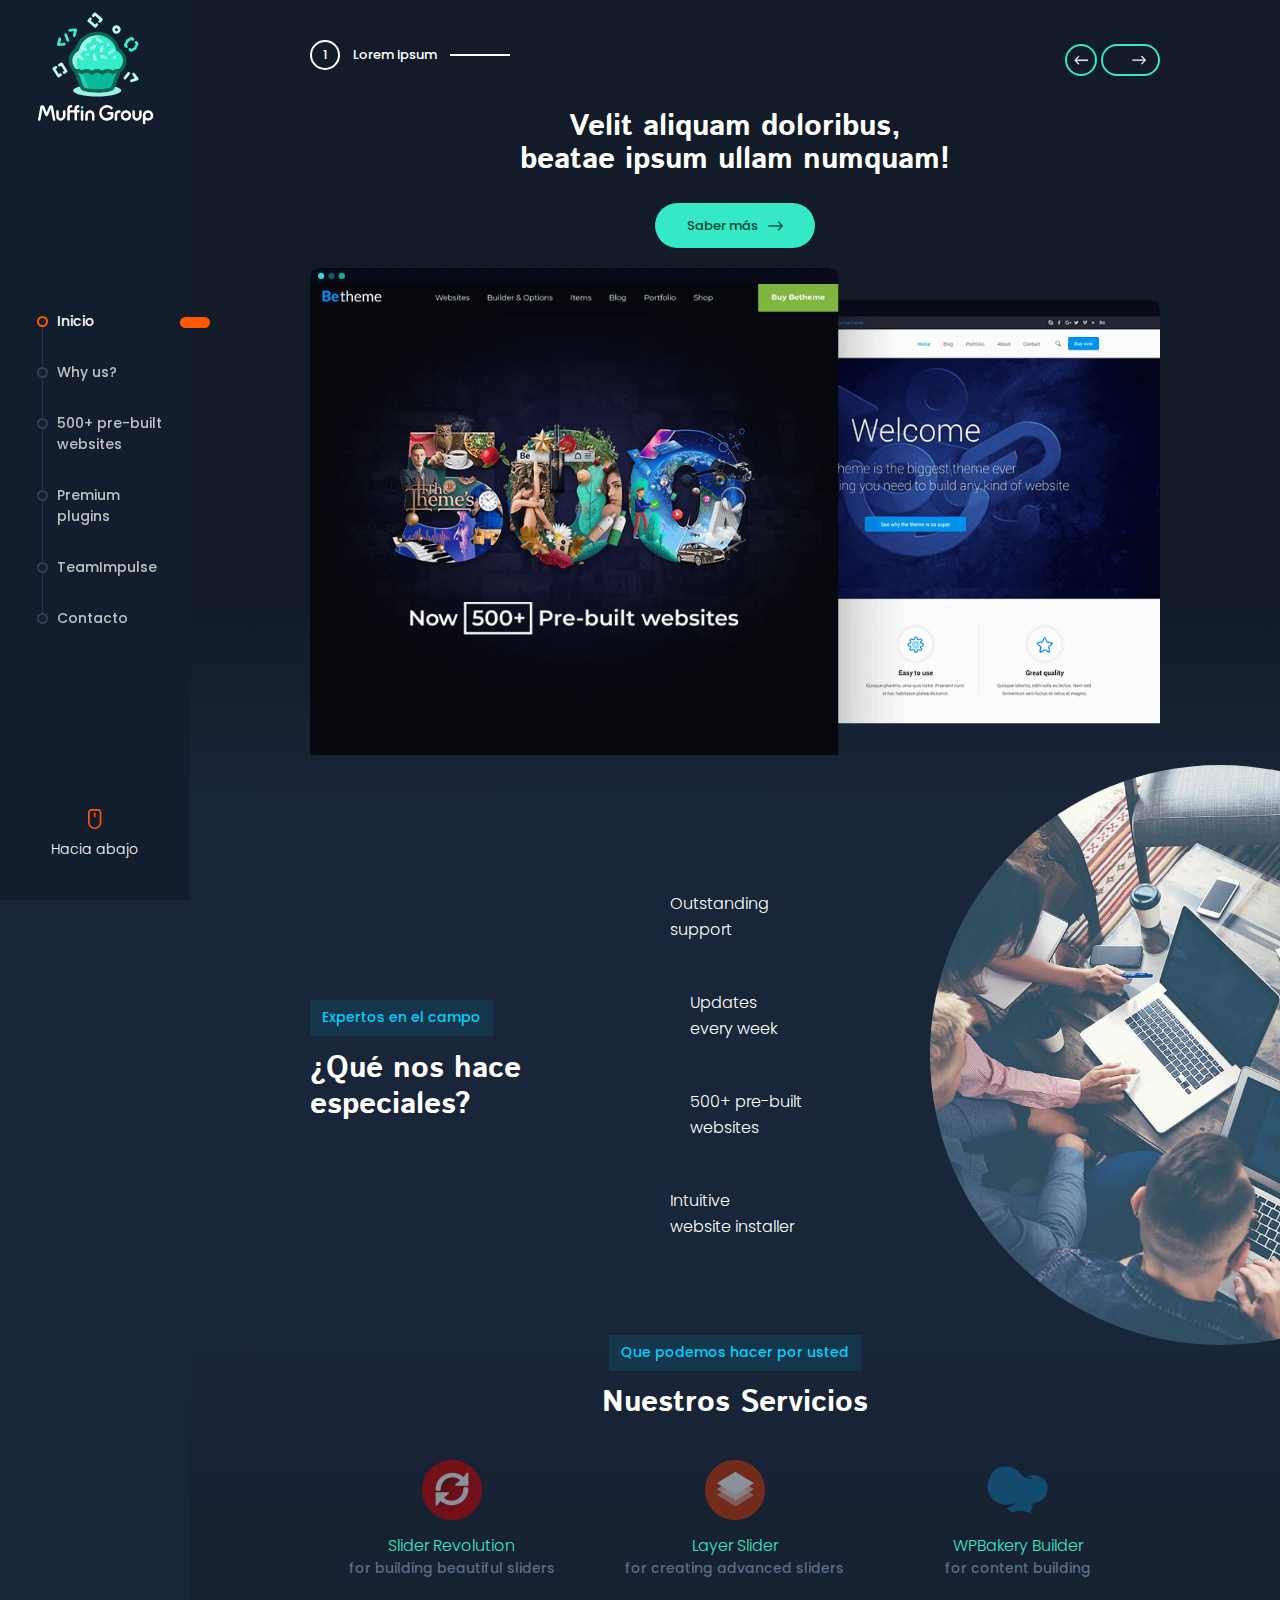
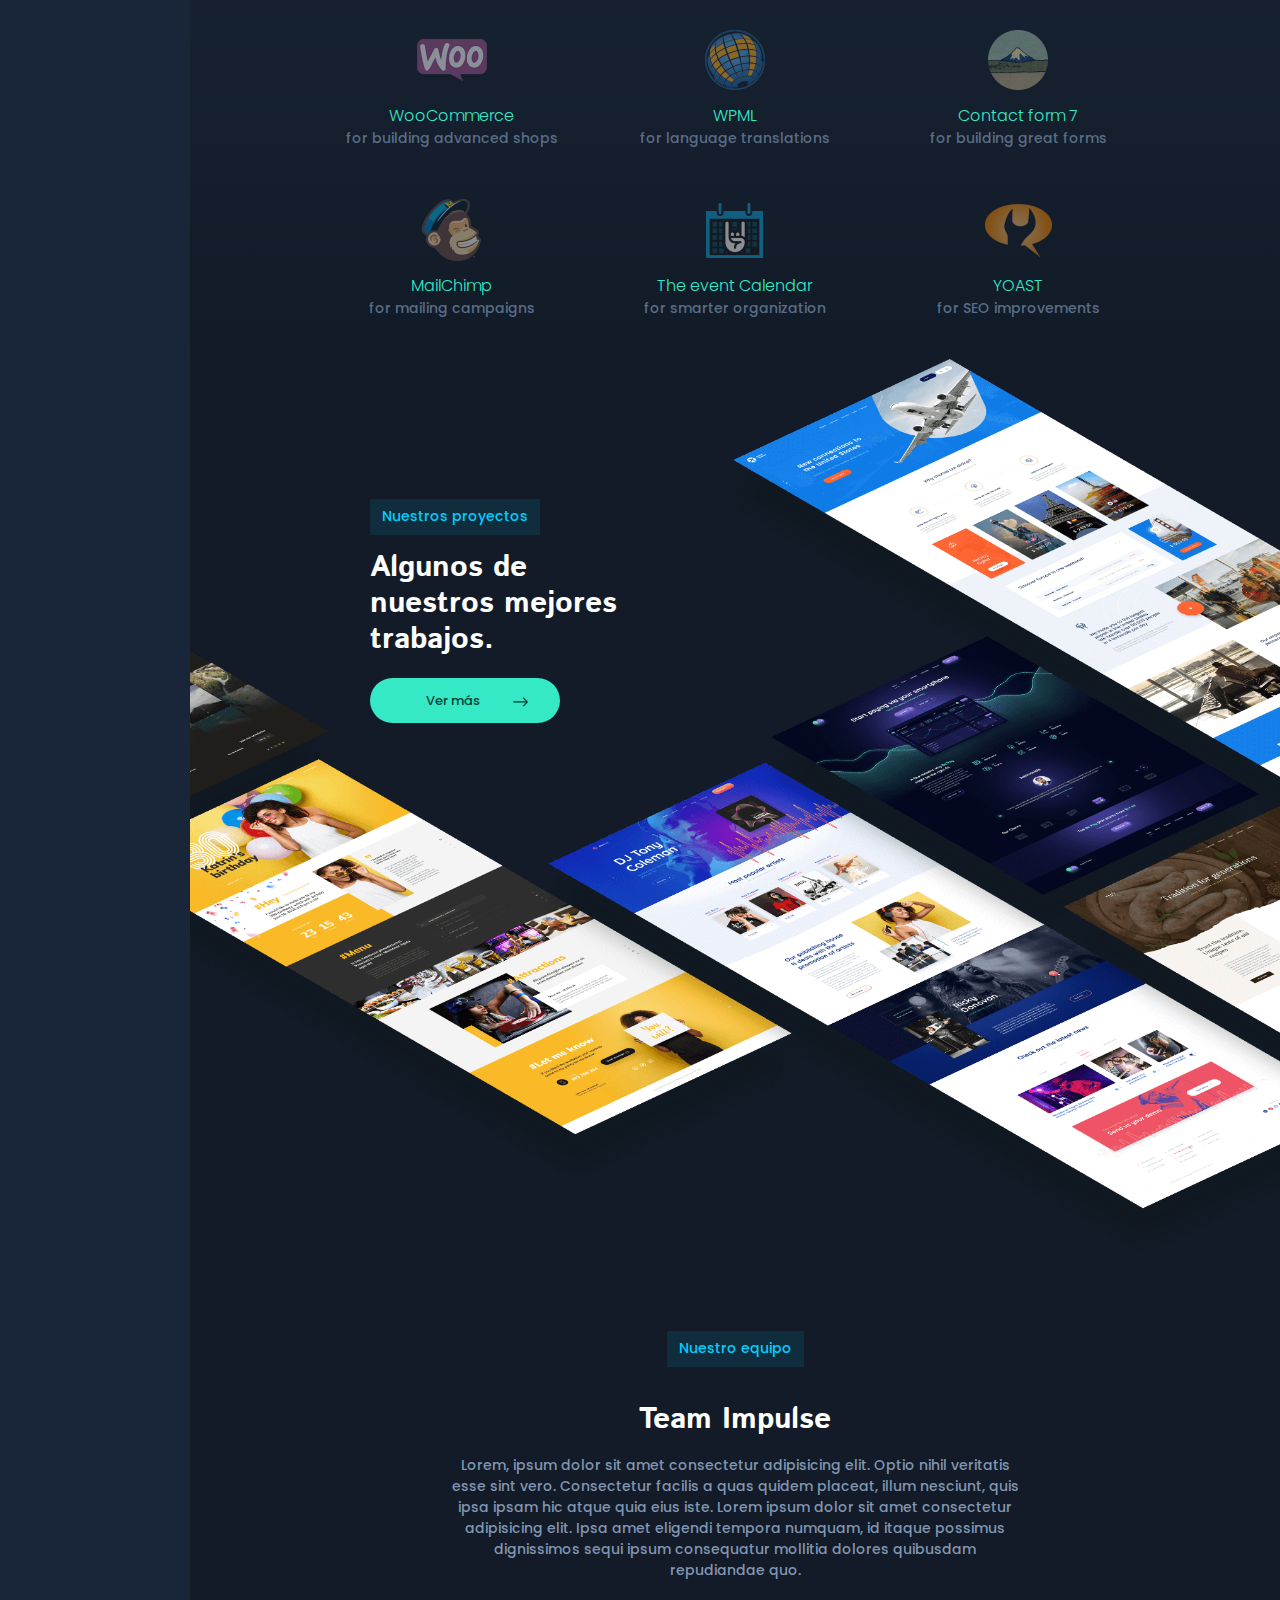
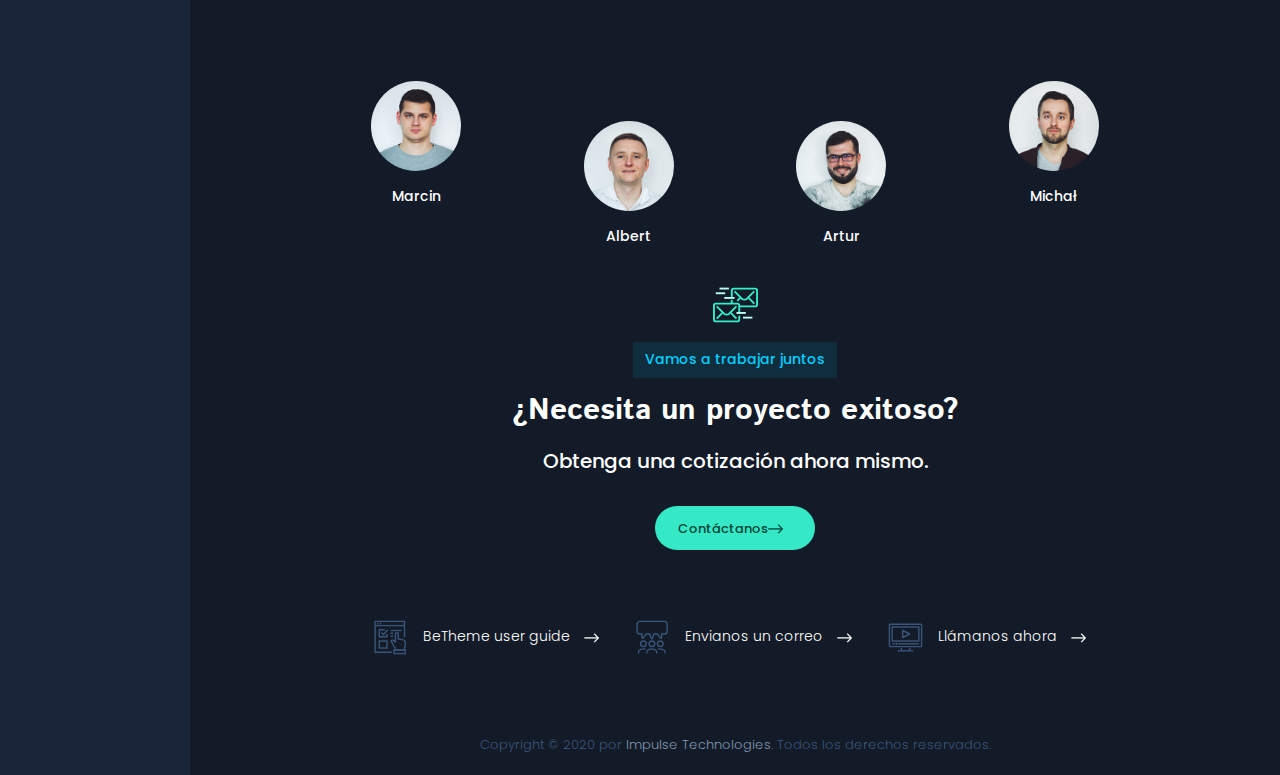
==== commit 74d57ae2: "Arreclo sub-texto y about" ====
--- a/index.html
+++ b/index.html
@@ -978,7 +978,7 @@
                 <div class="section fp-auto-height">
                     <div class="contactSection">
                         <div class="wrapper">
-                            <div class="column">
+                            <div class="column-contactcs">
                                 <div class="icon" data-parallax='{"y": -40}'><img src="assets/images/contactIcon2.svg" alt=""></div>
                                 <span data-parallax='{"y": -40}' class="sub-title">Vamos a trabajar juntos</span>
                             </div>
--- a/assets/css/muffin.css
+++ b/assets/css/muffin.css
@@ -2950,10 +2950,10 @@
   .contactSection .columns .column .icon img {
     height: 75px !important;
   }
-  .column .icon img {
+  .column-contactcs .icon img {
     height: 75px !important;
   }
-  .column {
+  .column-contactcs {
     text-align: center;
   }
   .contactSection .links {
@@ -3584,7 +3584,7 @@
     padding-left: 40px !important;
   }
   .whySection .leftSvg {
-    top: 120px !important;
+    top: 175px !important;
   }
   .whySection .leftSvg svg {
     width: 200px;
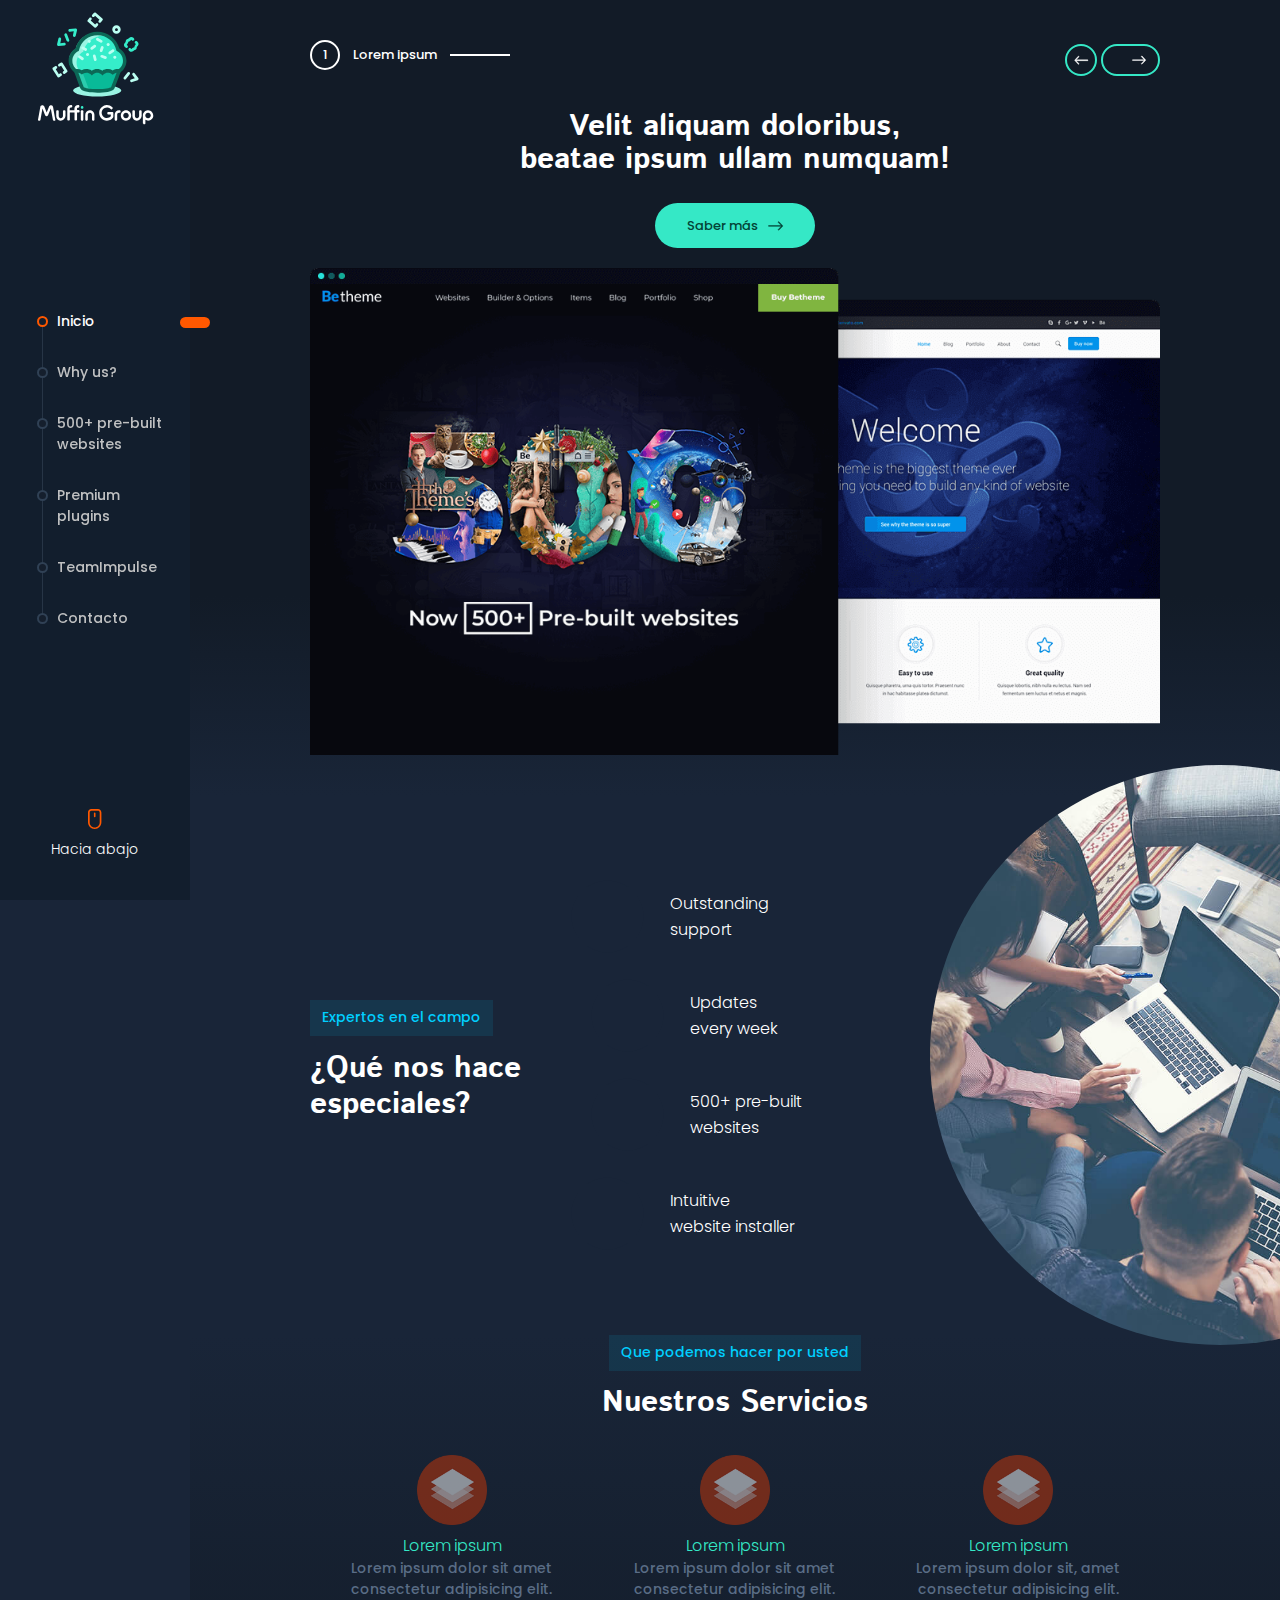
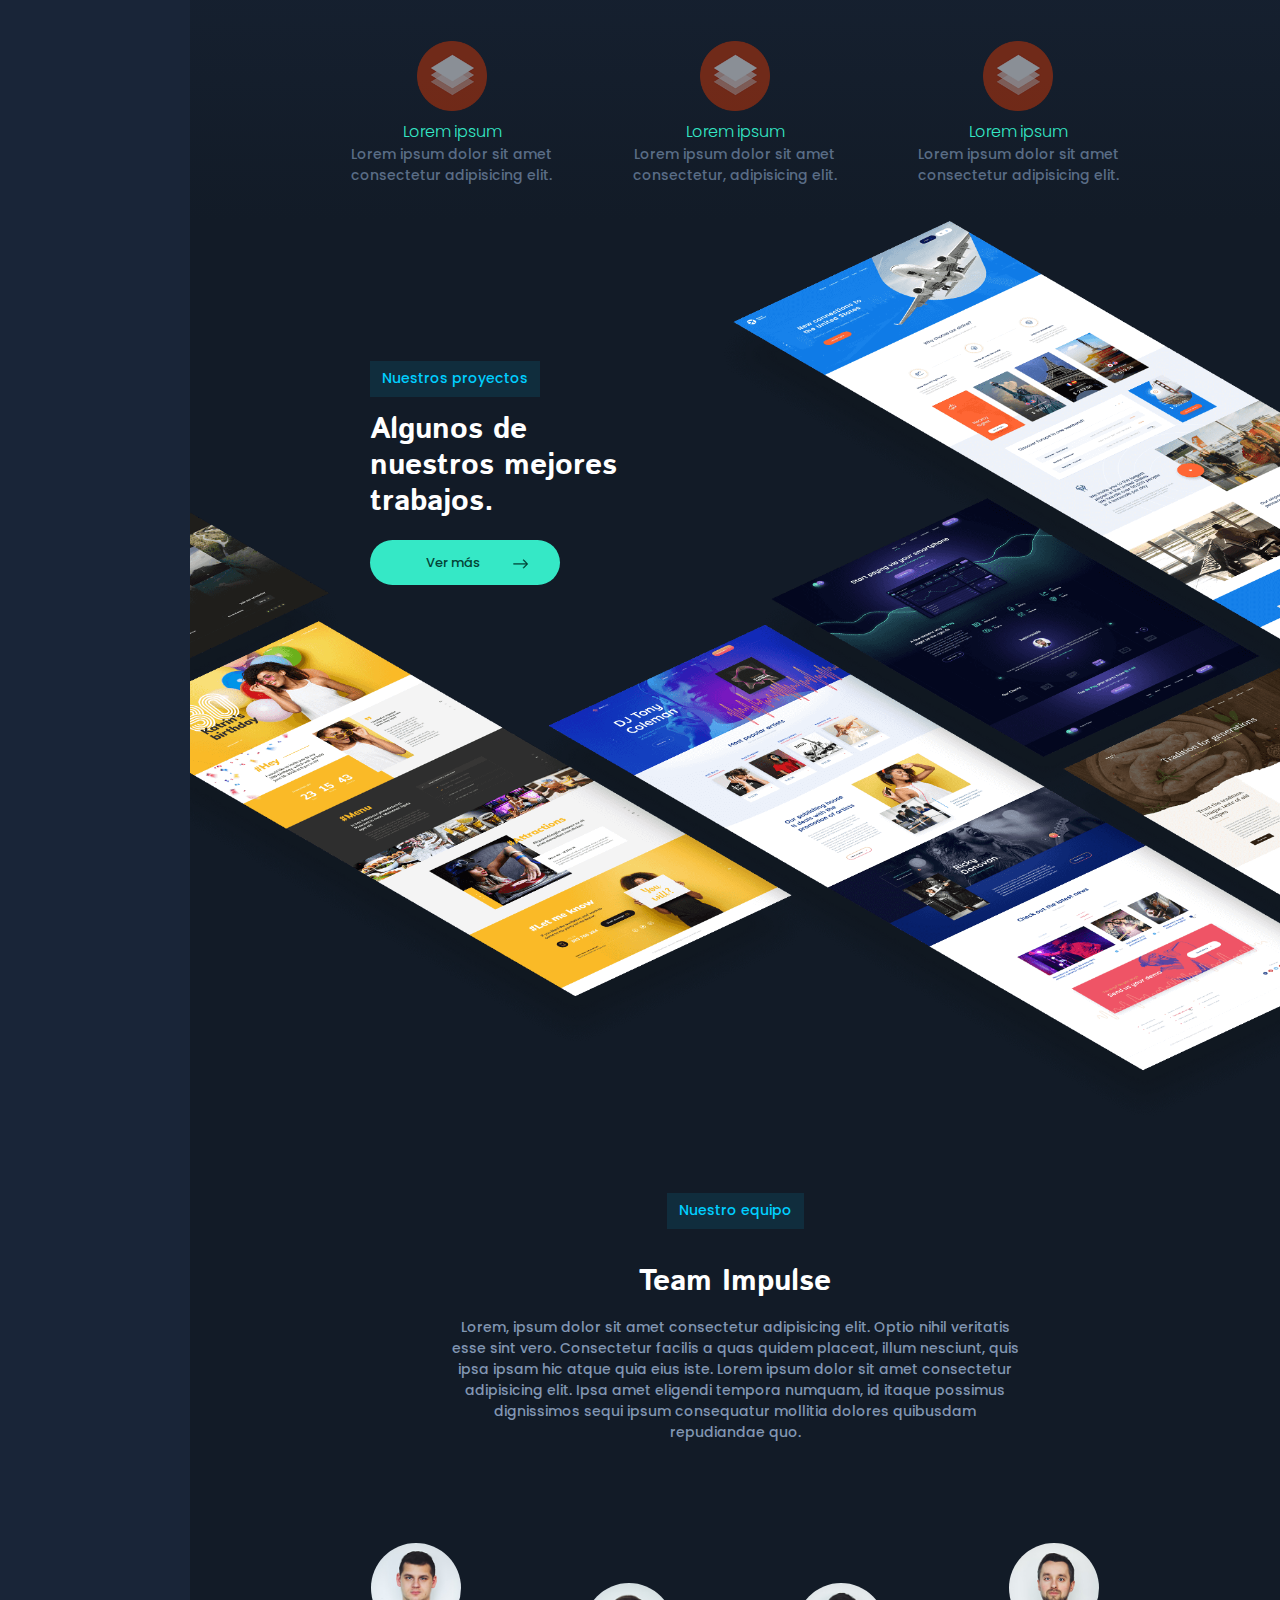
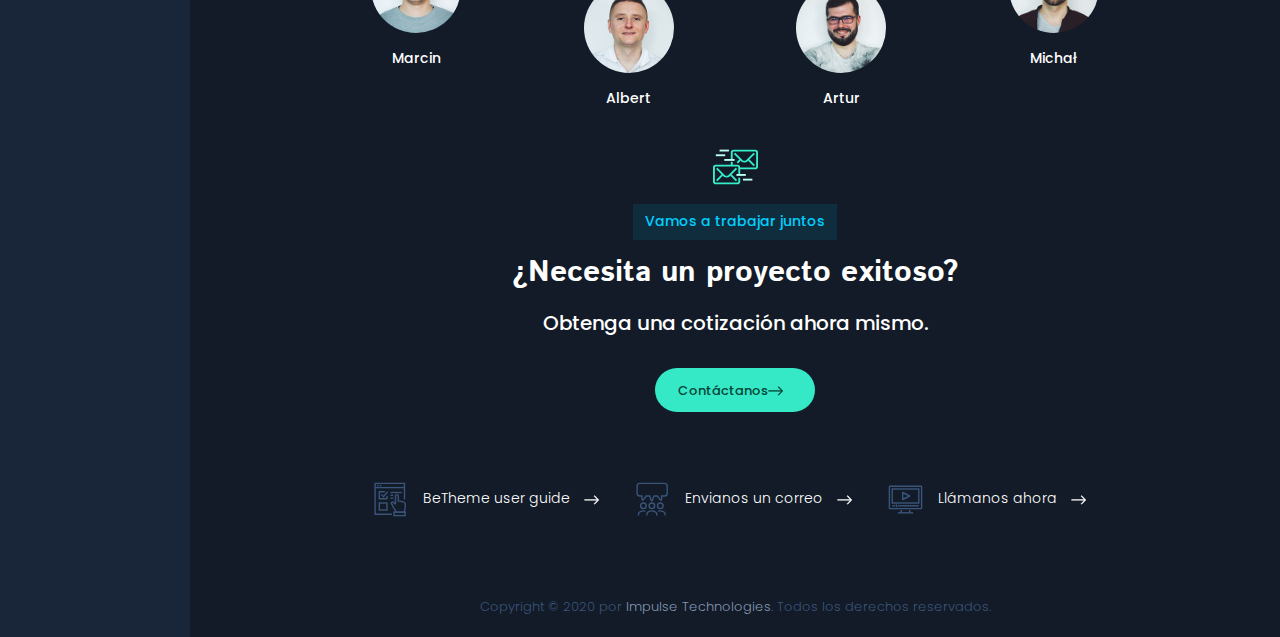
==== commit bb4dc9b8: "Actualización Impulse" ====
--- a/index.html
+++ b/index.html
@@ -1,7 +1,6 @@
 ﻿<!DOCTYPE HTML>
 <html class="no-js" lang="pl-PL">
 <head>
-
         <title>Impulse Technologies | Creando tu mundo digital</title>
 
         <meta property="og:title" content="Impulse Technologies | Creando tu mundo digital">
@@ -15,25 +14,14 @@
         <meta name="keywords" content="wordpress, theme, betheme, premium, multi-purpose, developer, pre-built websites, premium plugins, support">
 
         <link rel="icon" type="image/icon" href="assets/images/favicon.ico">
-
+        <!-- Style -->
         <link rel="stylesheet" href="assets/css/bootstrap.css">
         <link rel="stylesheet" href="assets/css/bootstrap-grid.css">
         <link rel="stylesheet" href="assets/css/bootstrap-reboot.css">
         <link rel="stylesheet" href="assets/css/slick.css">
         <link rel="stylesheet" href="assets/css/slick-theme.css">
-        <link rel="stylesheet" href="assets/css/jquery.fullpage.css" />
-        <link rel="stylesheet" href="assets/css/muffin.css" />
-
-        <script src="assets/js/jquery.min.js"></script>
-        <script src="assets/js/vivus.js"></script>
-        <script src="assets/js/jquery.parallax-scroll.js"></script>
-        <script src="assets/js/pathformer.js"></script>
-        <script src="assets/js/tether.js"></script>
-        <script src="assets/js/bootstrap.min.js"></script>
-        <script src="assets/js/slick.min.js"></script>
-        <script src="assets/js/modernizr.min.js"></script>
-        <script src="assets/js/jquery.fullpage.js"></script>
-        <script src="assets/js/muffin.js"></script>
+        <link rel="stylesheet" href="assets/css/jquery.fullpage.css">
+        <link rel="stylesheet" href="assets/css/muffin.css">
     </head>
 
     <body>
@@ -61,7 +49,6 @@
         <div class="menuMobile">
             <div class="logo"><a><img src="assets/images/logo3.svg" alt="Impulse Technologies"></a></div>
         </div>
-
         <div class="hamburger">
             <a>
                 <svg version="1.1" xmlns="https://www.w3.org/2000/svg" xmlns:xlink="https://www.w3.org/1999/xlink" x="0px" y="0px"
@@ -72,7 +59,6 @@
                </svg>
             </a>
         </div>
-
         <div class="menuMobilePopup">
             <div class="menuMobilePopupContainer">
                 <div class="menuMobilePopupMiddle">
@@ -137,6 +123,8 @@
                 </a>
             </div>
         </div>
+
+        <iframe class="likeMuffin" src="https://www.facebook.com/plugins/like.php?href=https%3A%2F%2Fwww.facebook.com%2FMuffinGroup%2F&amp;width=120px&amp;layout=button_count&amp;action=like&amp;size=small&amp;show_faces=false&amp;share=false&amp;height=21&amp;appId" width="20px" height="21" style="border:none;overflow:hidden" scrolling="no" frameborder="0" allowTransparency="true"></iframe>
 <!-- cover -->
         <div class="muffin">
             <div id="fullpage">
@@ -704,80 +692,48 @@
                                 <h2>Nuestros Servicios</h2>
                             </div>
                             <div class="items">
-
                                 <div class="item">
                                     <div class="itemContainer">
-                                      <a target="_blank" href="https://codecanyon.net/item/slider-revolution-responsive-wordpress-plugin/2751380?ref=muffingroup">
-                                        <div class="icon"><img src="assets/images/plugins/14.png" width="60" alt=""></div>
-                                        <div class="title">Slider Revolution</div>
-                                        <div class="desc">for building beautiful sliders</div>
-                                      </a>
+                                        <div class="icon"><img src="assets/images/services/13.png" width="70" alt=""></div>
+                                        <div class="title">Lorem ipsum</div>
+                                        <div class="desc">Lorem ipsum dolor sit amet consectetur adipisicing elit.</div>
                                     </div>
                                 </div>
                                 <div class="item">
                                     <div class="itemContainer">
-                                      <a target="_blank" href="https://codecanyon.net/item/layerslider-responsive-wordpress-slider-plugin/1362246?ref=muffingroup">
-                                        <div class="icon"><img src="assets/images/plugins/13.png" width="60" alt=""></div>
-                                        <div class="title">Layer Slider</div>
-                                        <div class="desc">for creating advanced sliders</div>
-                                      </a>
-                                    </div>
-                                </div>
-
+                                        <div class="icon"><img src="assets/images/services/13.png" width="70" alt=""></div>
+                                        <div class="title">Lorem ipsum</div>
+                                        <div class="desc">Lorem ipsum dolor sit amet consectetur adipisicing elit.</div>
+                                    </div>
+                                </div>
                                 <div class="item">
                                     <div class="itemContainer">
-                                      <a target="_blank" href="https://codecanyon.net/item/visual-composer-page-builder-for-wordpress/242431?ref=muffingroup">
-                                        <div class="icon"><img src="assets/images/plugins/10.png" width="70" alt=""></div>
-                                        <div class="title">WPBakery Builder</div>
-                                        <div class="desc">for content building</div>
-                                      </a>
+                                        <div class="icon"><img src="assets/images/services/13.png" width="70" alt=""></div>
+                                        <div class="title">Lorem ipsum</div>
+                                        <div class="desc">Lorem ipsum dolor sit, amet consectetur adipisicing elit.</div>
                                     </div>
                                 </div>
                                 <div class="item">
                                     <div class="itemContainer">
-                                        <div class="icon"><img src="assets/images/plugins/1.png" width="70" alt=""></div>
-                                        <div class="title">WooCommerce</div>
-                                        <div class="desc">for building advanced shops</div>
+                                        <div class="icon"><img src="assets/images/services/13.png" width="70" alt=""></div>
+                                        <div class="title">Lorem ipsum</div>
+                                        <div class="desc">Lorem ipsum dolor sit amet consectetur adipisicing elit.</div>
                                     </div>
                                 </div>
                                 <div class="item">
                                     <div class="itemContainer">
-                                      <a target="_blank" href="https://wpml.org/?aid=29349&amp;affiliate_key=aCEsSE0ka33p">
-                                        <div class="icon"><img src="assets/images/plugins/2.png" width="60" alt=""></div>
-                                        <div class="title">WPML</div>
-                                        <div class="desc">for language translations</div>
-                                      </a>
+                                        <div class="icon"><img src="assets/images/services/13.png" width="70" alt=""></div>
+                                        <div class="title">Lorem ipsum</div>
+                                        <div class="desc">Lorem ipsum dolor sit amet consectetur, adipisicing elit.</div>
                                     </div>
                                 </div>
                                 <div class="item">
                                     <div class="itemContainer">
-                                        <div class="icon"><img src="assets/images/plugins/4.png" width="60" alt=""></div>
-                                        <div class="title">Contact form 7</div>
-                                        <div class="desc">for building great forms</div>
-                                    </div>
-                                </div>
-                                <div class="item">
-                                    <div class="itemContainer">
-                                        <div class="icon"><img src="assets/images/plugins/5.png" width="59" alt=""></div>
-                                        <div class="title">MailChimp</div>
-                                        <div class="desc">for mailing campaigns</div>
-                                    </div>
-                                </div>
-                                <div class="item">
-                                    <div class="itemContainer">
-                                        <div class="icon"><img src="assets/images/plugins/6.png" width="57" alt=""></div>
-                                        <div class="title">The event Calendar</div>
-                                        <div class="desc">for smarter organization</div>
-                                    </div>
-                                </div>
-                                <div class="item">
-                                    <div class="itemContainer">
-                                        <div class="icon"><img src="assets/images/plugins/7.png" width="67" alt=""></div>
-                                        <div class="title">YOAST</div>
-                                        <div class="desc">for SEO improvements</div>
-                                    </div>
-                                </div>
-
+                                        <div class="icon"><img src="assets/images/services/13.png" width="70" alt=""></div>
+                                        <div class="title">Lorem ipsum</div>
+                                        <div class="desc">Lorem ipsum dolor sit amet consectetur adipisicing elit.</div>
+                                    </div>
+                                </div>
                             </div>
                         </div>
                     </div>
@@ -829,7 +785,7 @@
                 <div class="section fp-auto-height">
                     <div class="whoSection">
                         <div class="wrapper">
-                            <div class="intro" data-parallax='{"y": -40}'>
+                            <div class="intro" data-parallax='{"y": -20}'>
                                 <!-- <img src="assets/images/logo2.svg" alt=""> -->
                                 <span class="sub-title">Nuestro equipo</span>
                                 <!-- <div class="pattern2">
@@ -1019,7 +975,7 @@
                                     <a href="#" target="_blank" rel="nofollow"><span class="icon"><img src="assets/images/linkIcon3.svg" alt=""></span>Llámanos ahora <span class="arrow"><img src="assets/images/arrow2.svg" alt=""></span></a>
                                 </div>
                             </div>
-                            <div class="copyright">Copyright © 2020 por <a href="#">Impulse Technologies</a>. Todos los derechos reservados.
+                            <div class="copyright">Copyright © 2020 por <a href="#!">Impulse Technologies</a>. Todos los derechos reservados.
                                 <!-- Escribenos a nuestras <a target="_blank" href="#">Redes</a>. -->
                             </div>
                         </div>
@@ -1075,5 +1031,17 @@
                 <div style="top: 54%; left: 57%;" data-parallax='{"y": 600, "x": -200, "scale": 1, "rotateZ": 160}'><img src="assets/images/pattern/6.svg" alt=""></div>
             </div> -->
         </div>
+
+        <!-- JavaScripts -->
+        <script src="assets/js/jquery.min.js"></script>
+        <script src="assets/js/vivus.js"></script>
+        <script src="assets/js/jquery.parallax-scroll.js"></script>
+        <script src="assets/js/pathformer.js"></script>
+        <script src="assets/js/tether.js"></script>
+        <script src="assets/js/bootstrap.min.js"></script>
+        <script src="assets/js/slick.min.js"></script>
+        <script src="assets/js/modernizr.min.js"></script>
+        <script src="assets/js/jquery.fullpage.js"></script>
+        <script src="assets/js/muffin.js"></script>
     </body>
 </html>
--- a/assets/css/muffin.css
+++ b/assets/css/muffin.css
@@ -2557,7 +2557,8 @@
     padding: 0 0 40px 0;
   }
   .premiumSection .items .item .itemContainer {
-    height: 170px;
+    height: auto;
+    margin: 0 15px 35px;
   }
   .premiumSection .items .item .itemContainer .title {
     font-size: 16px;
